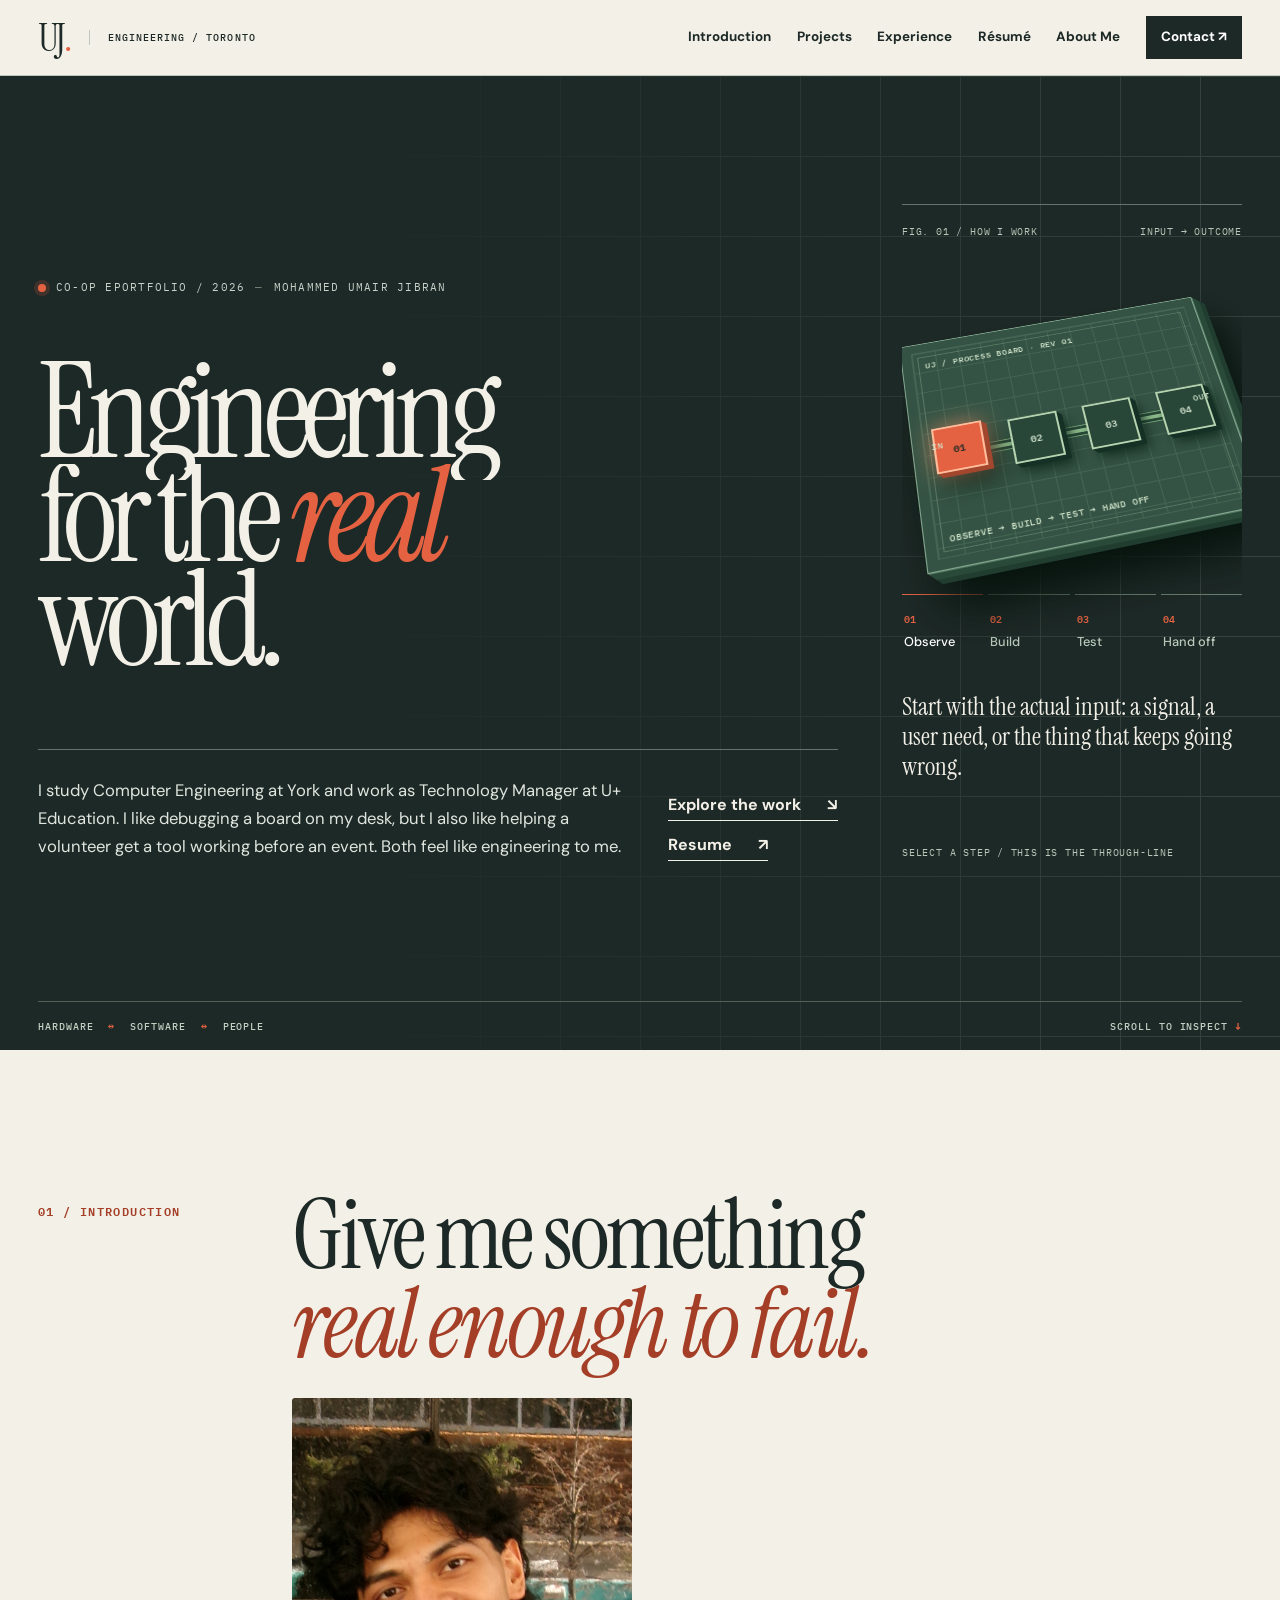
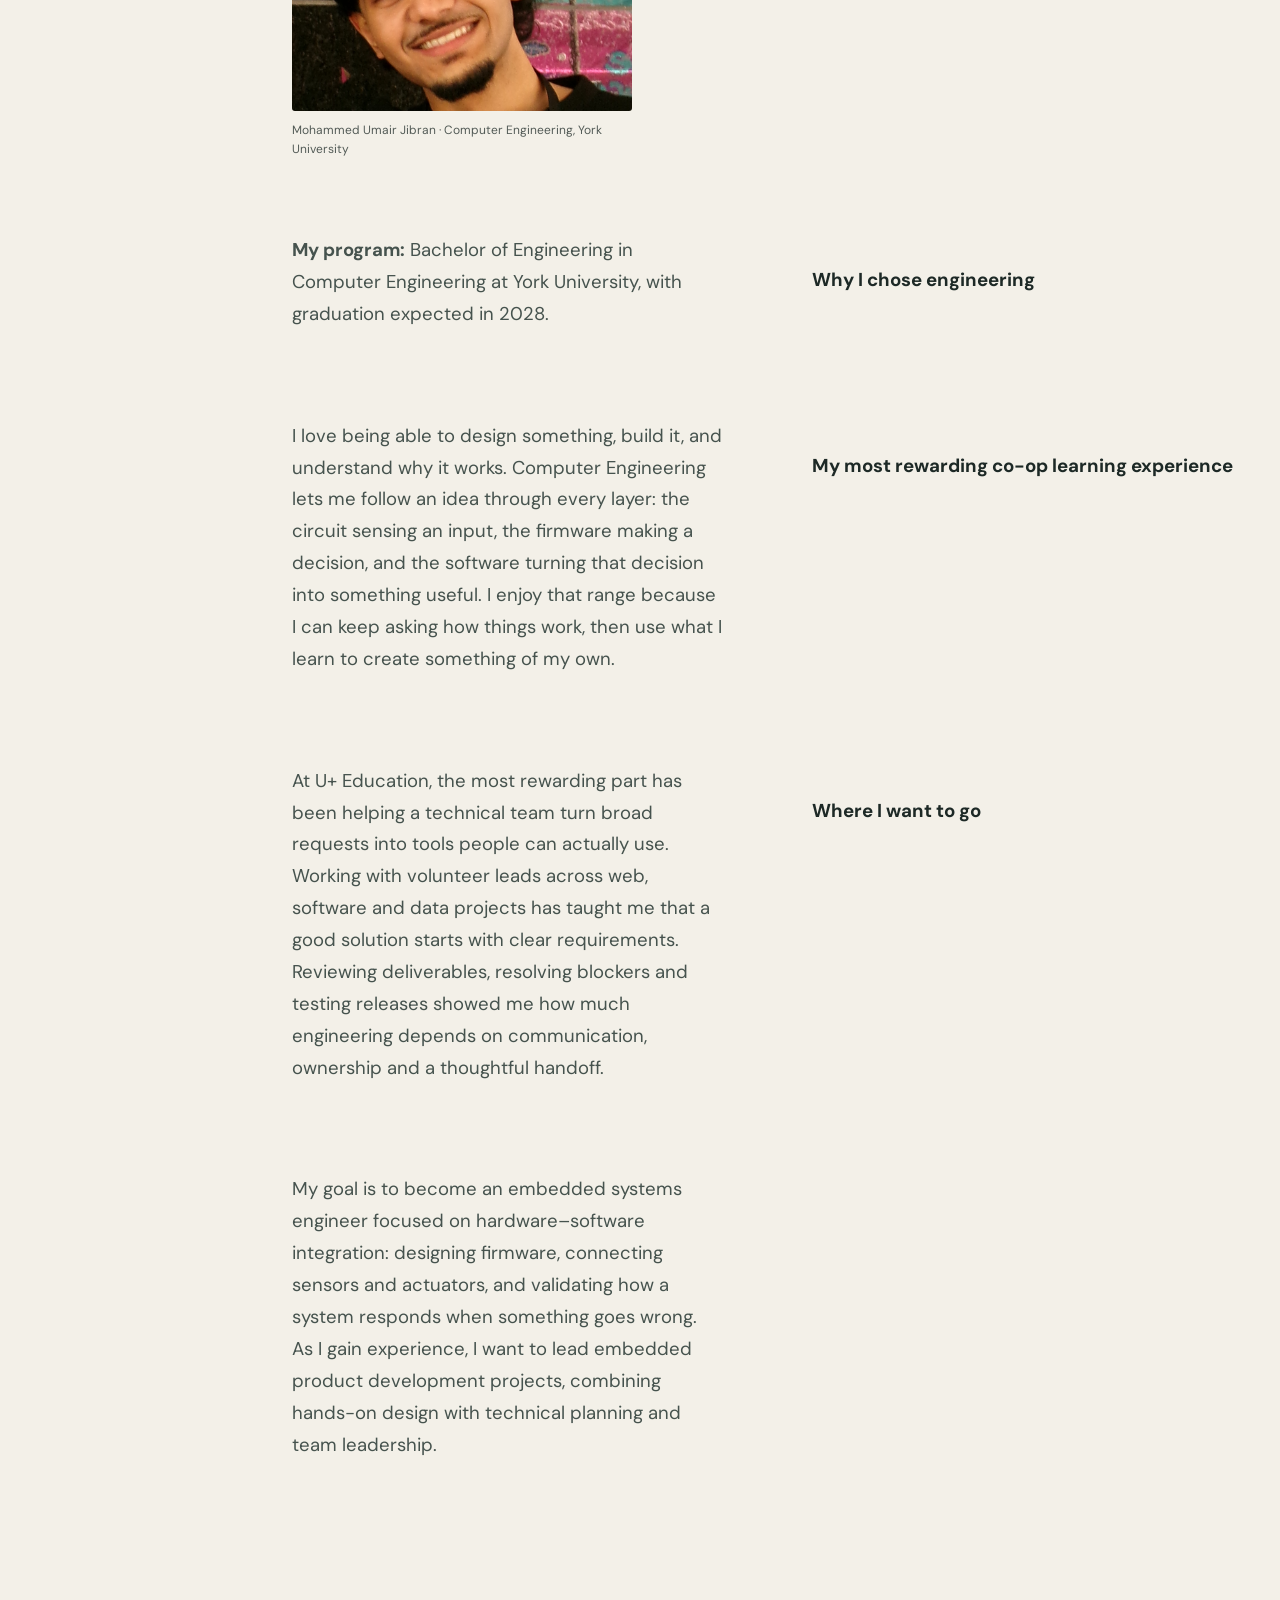
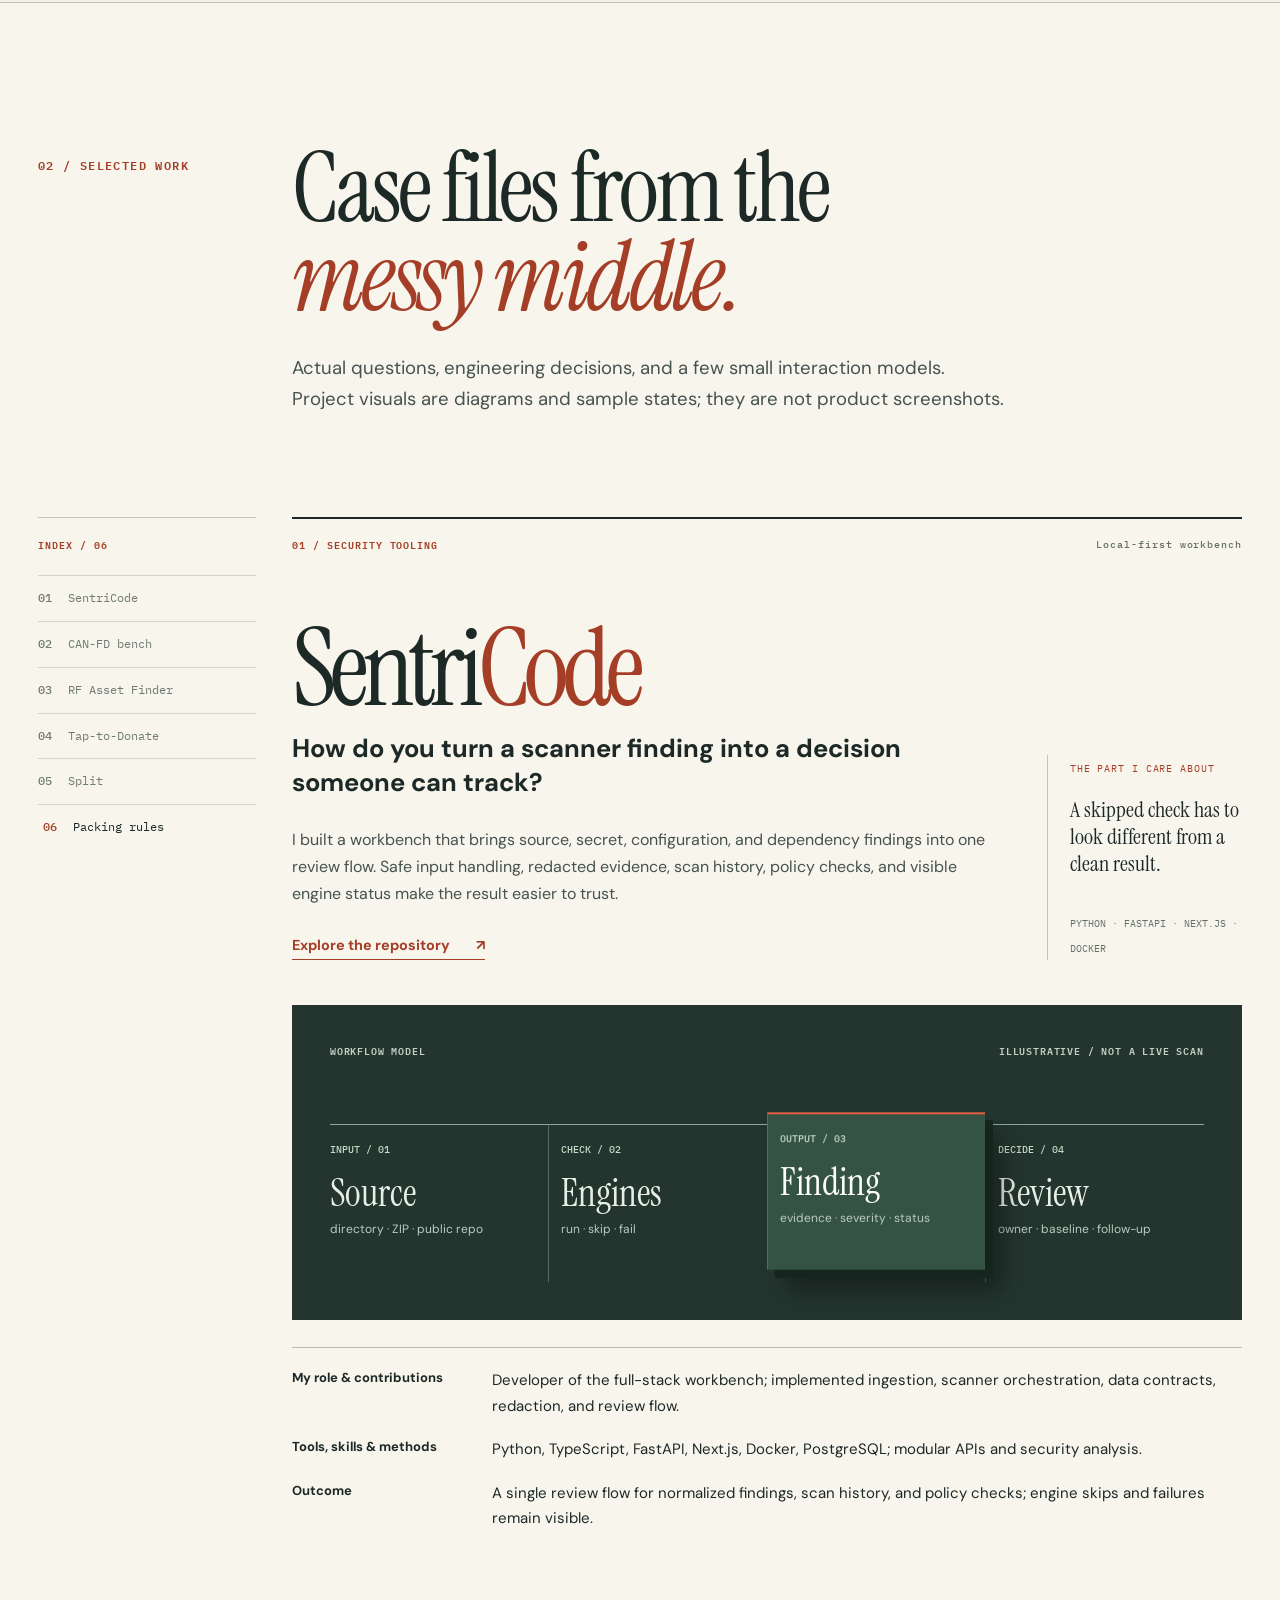
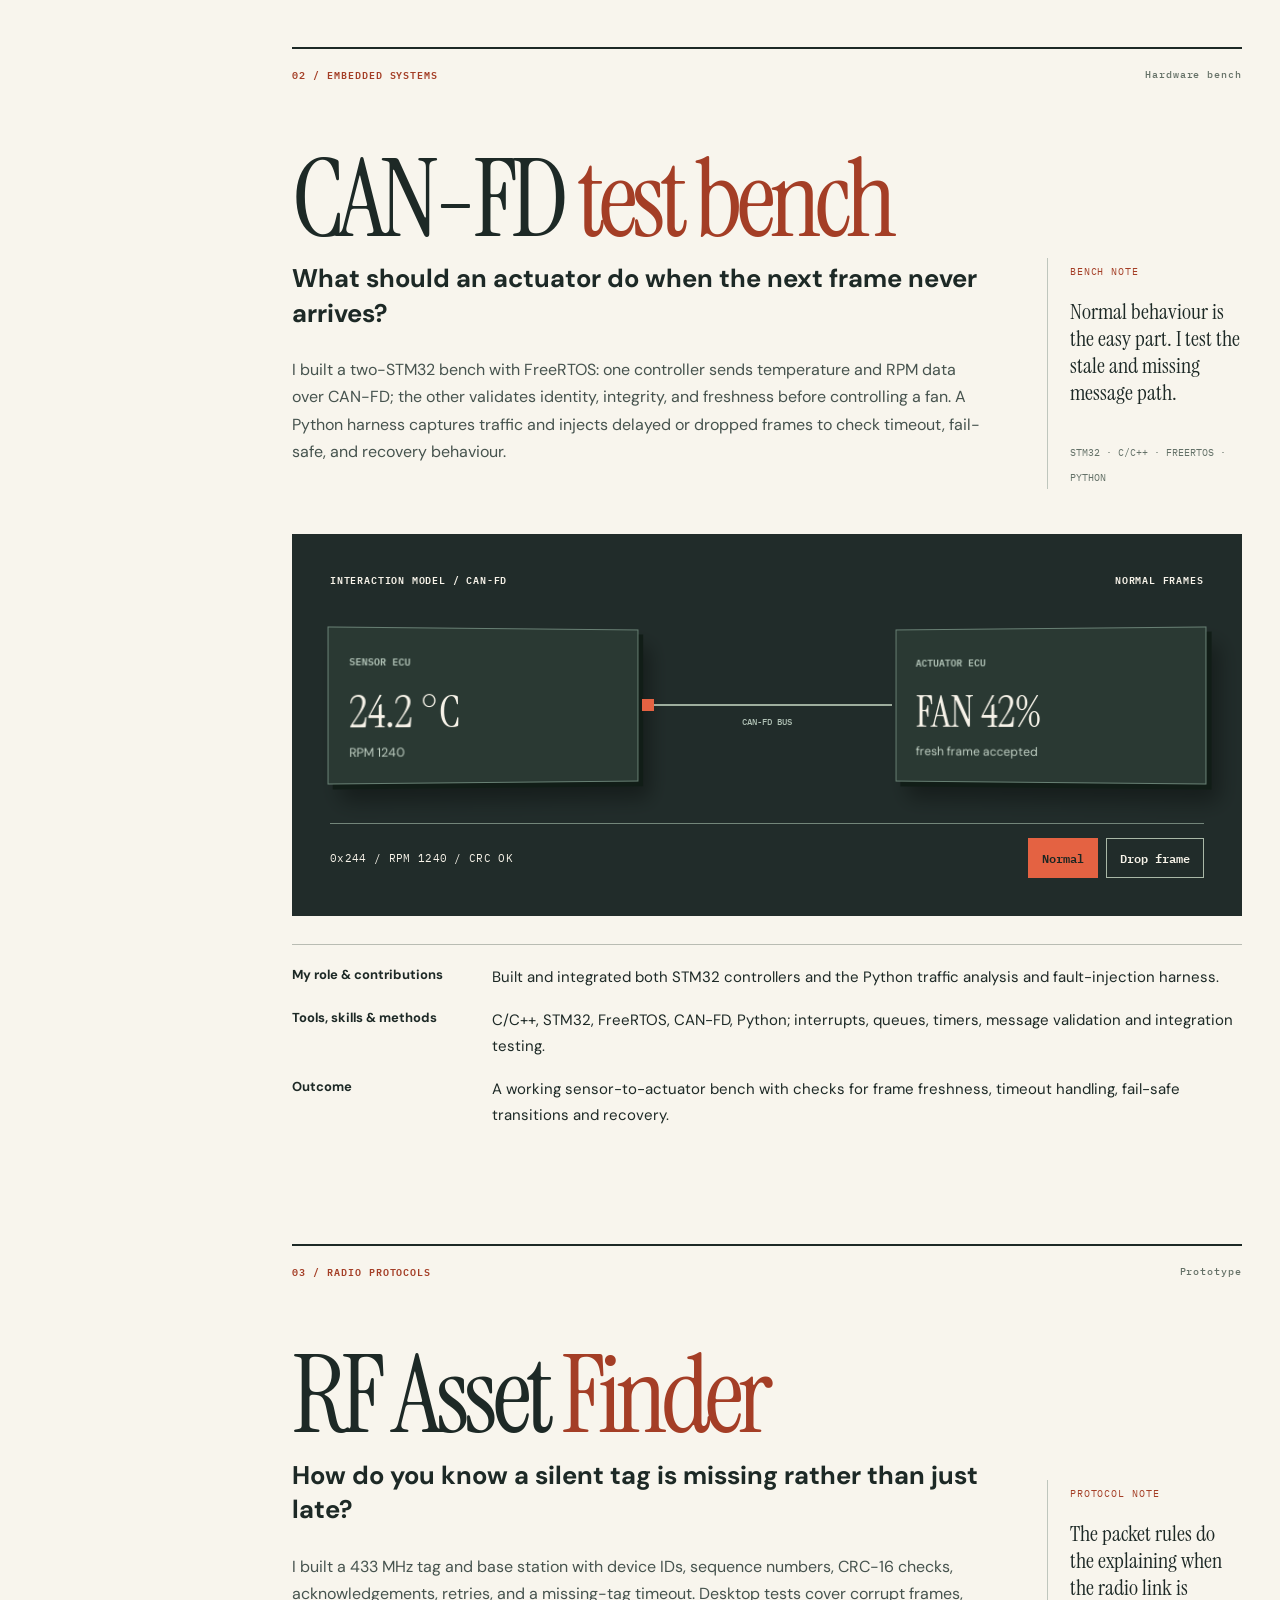
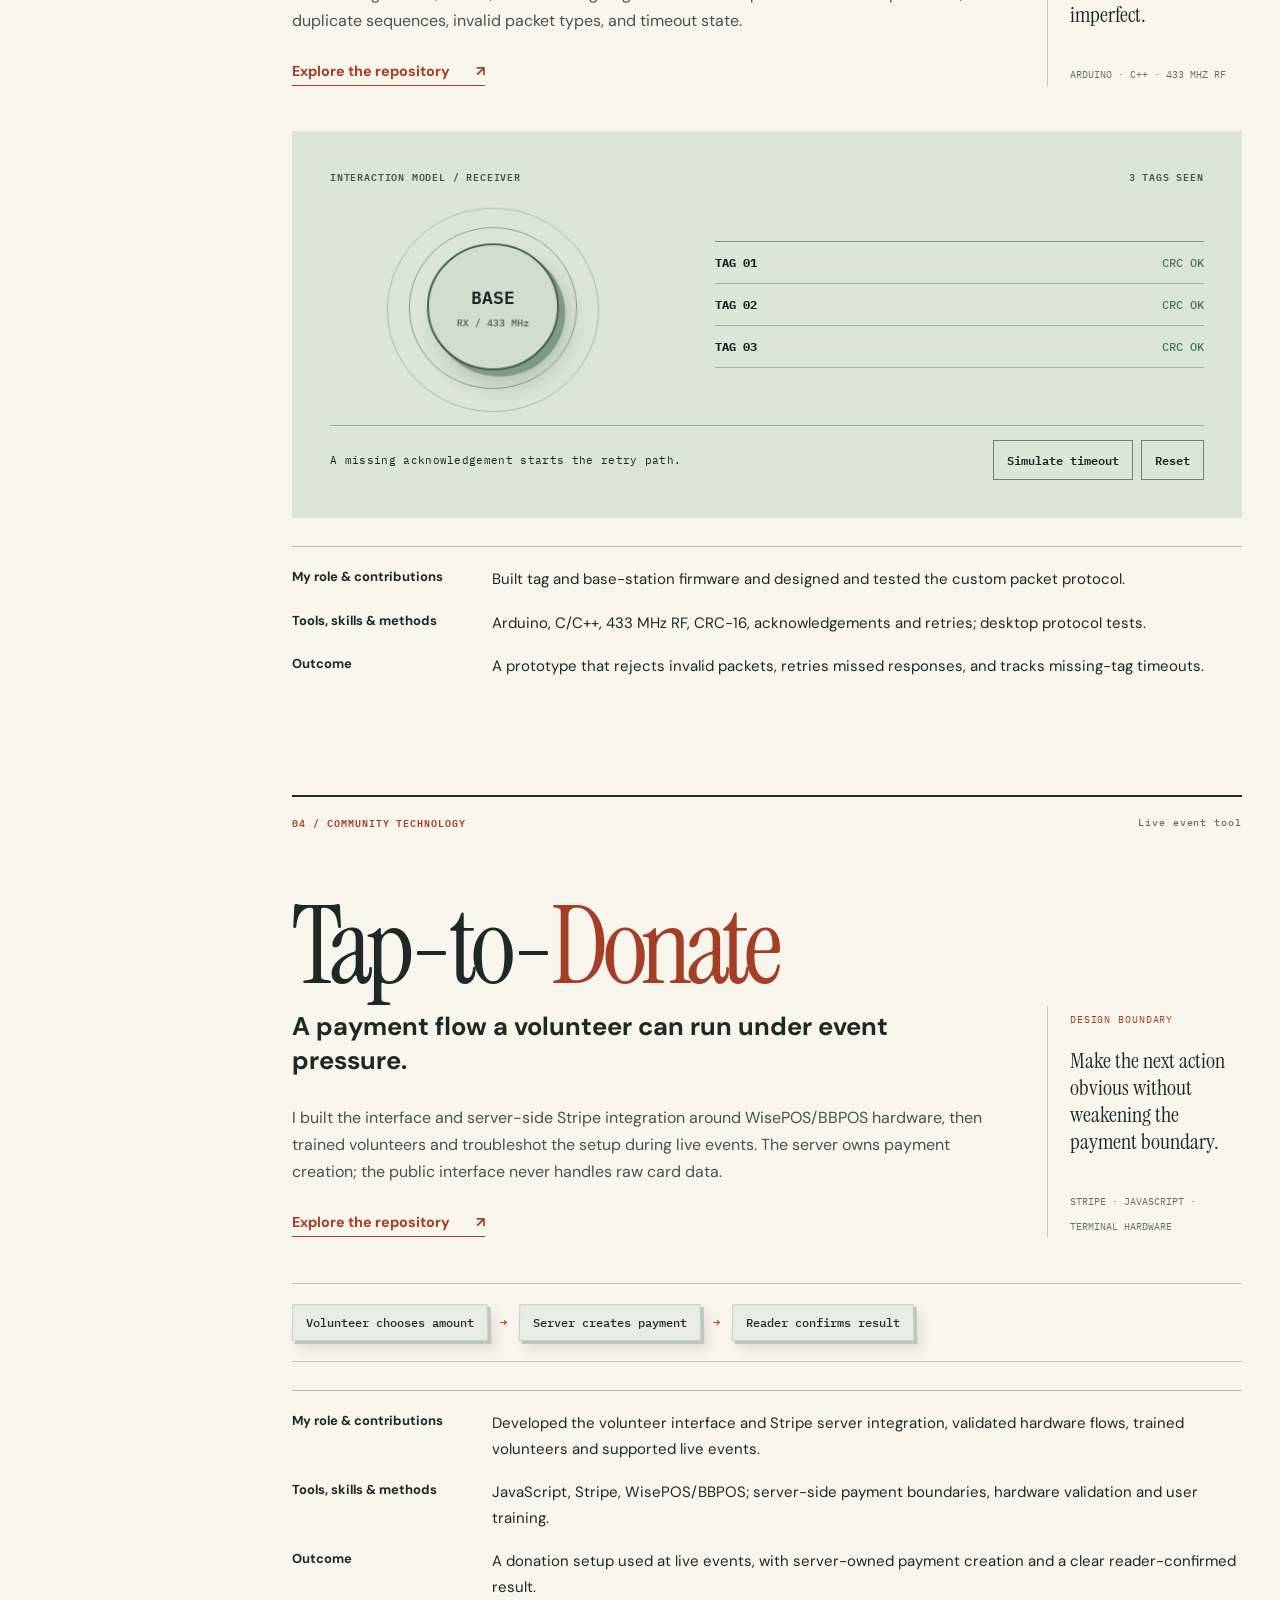
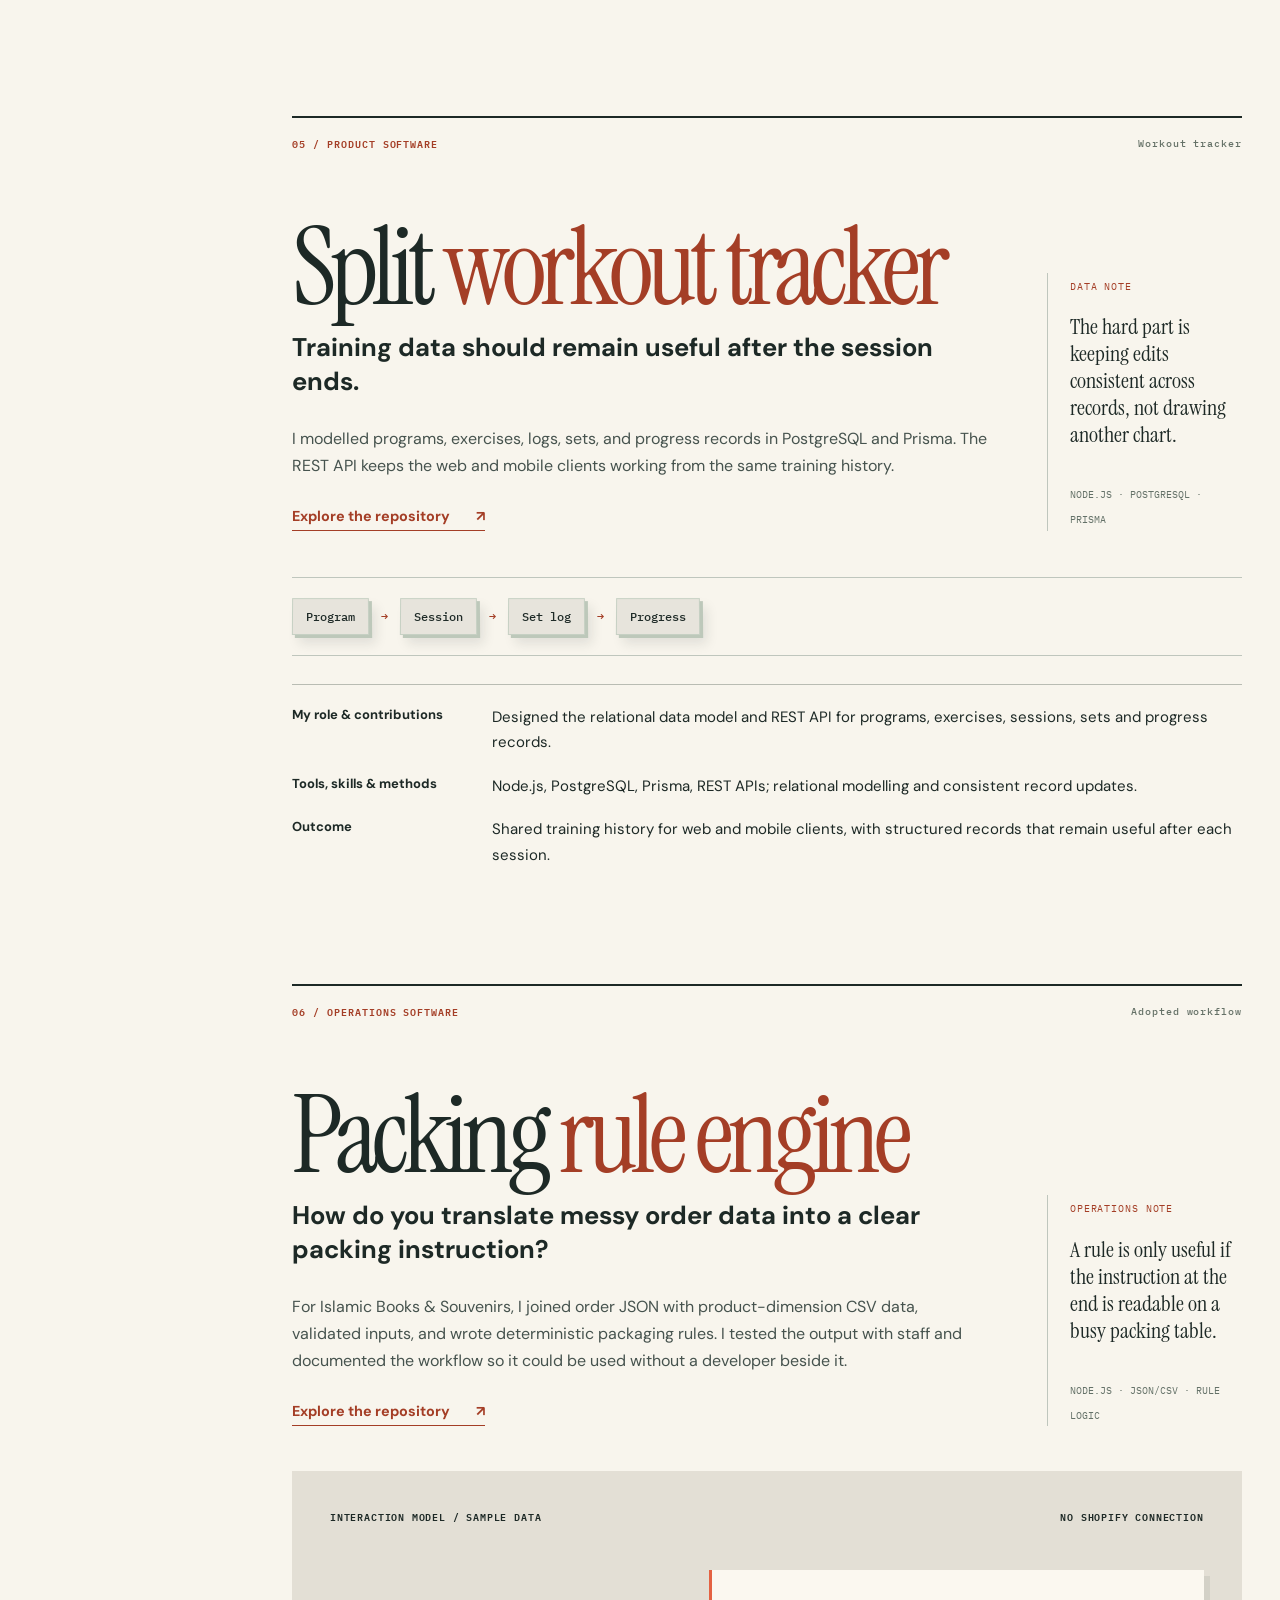
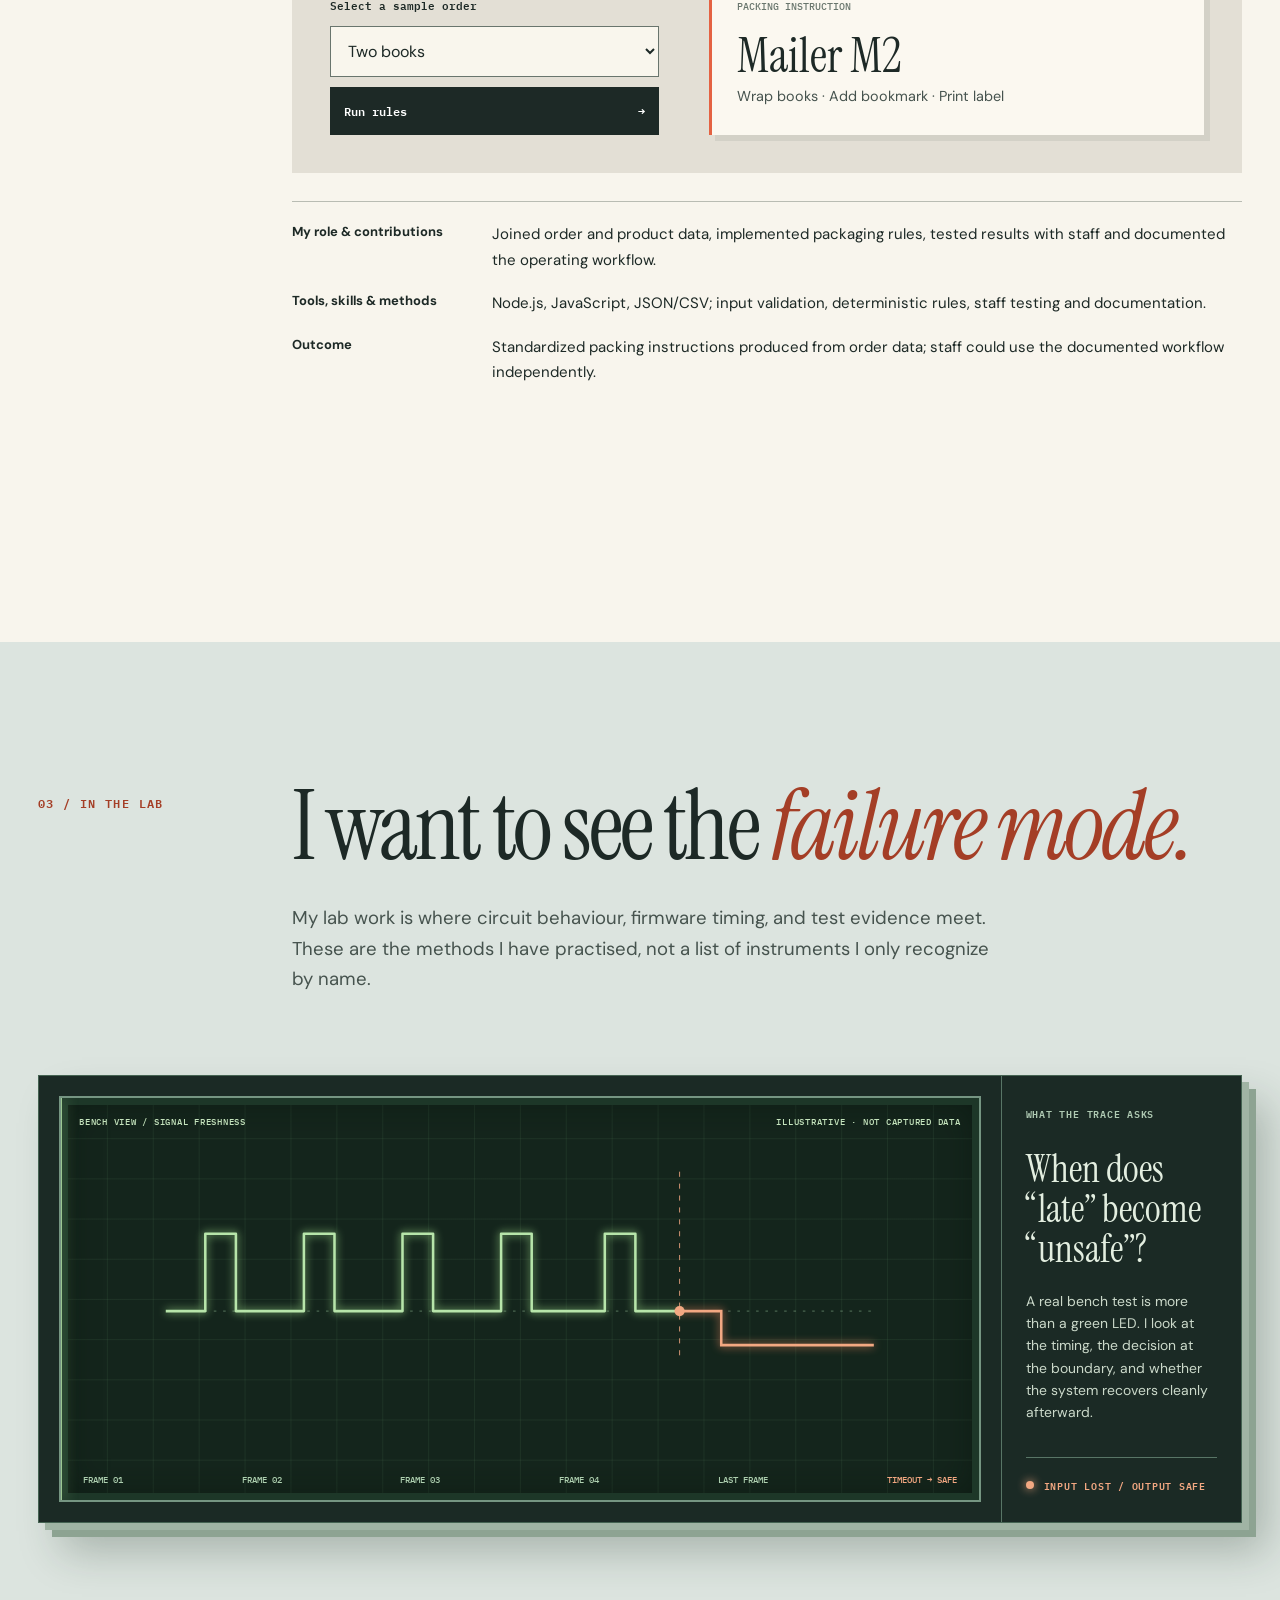
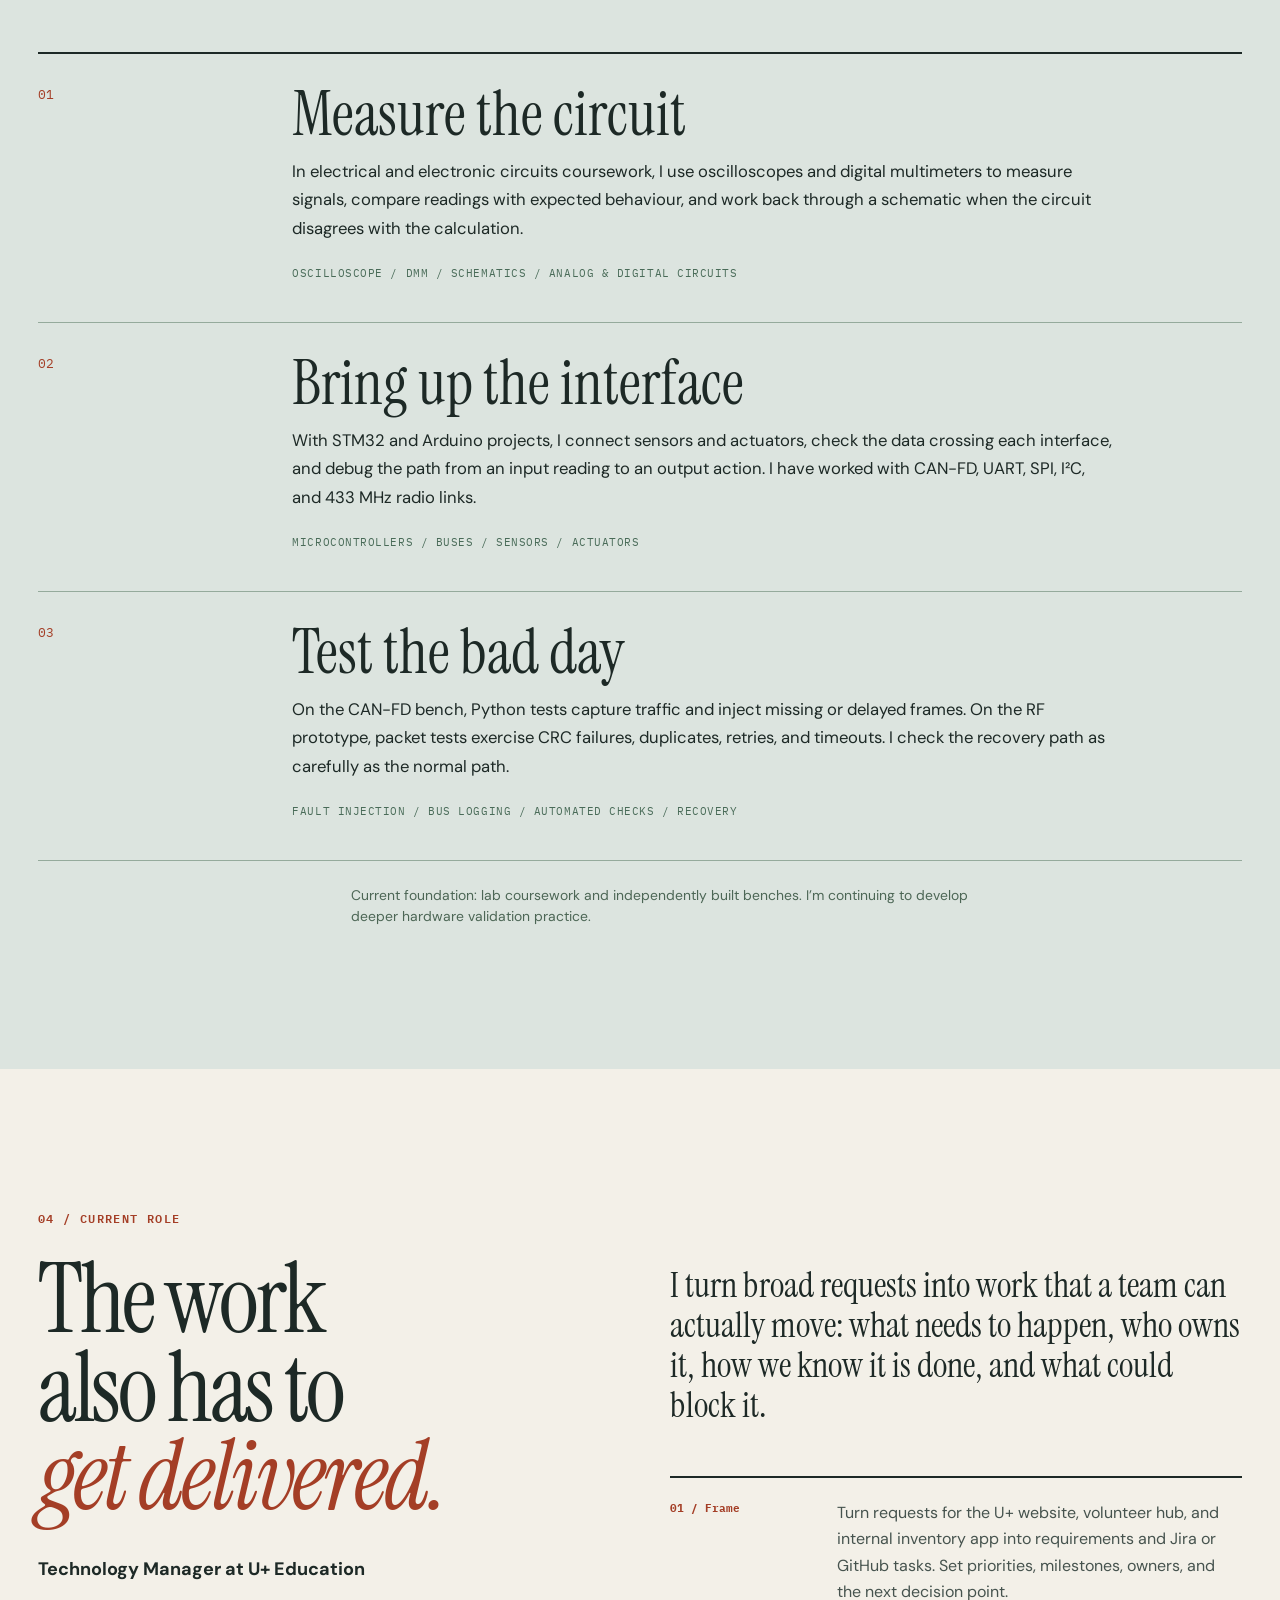
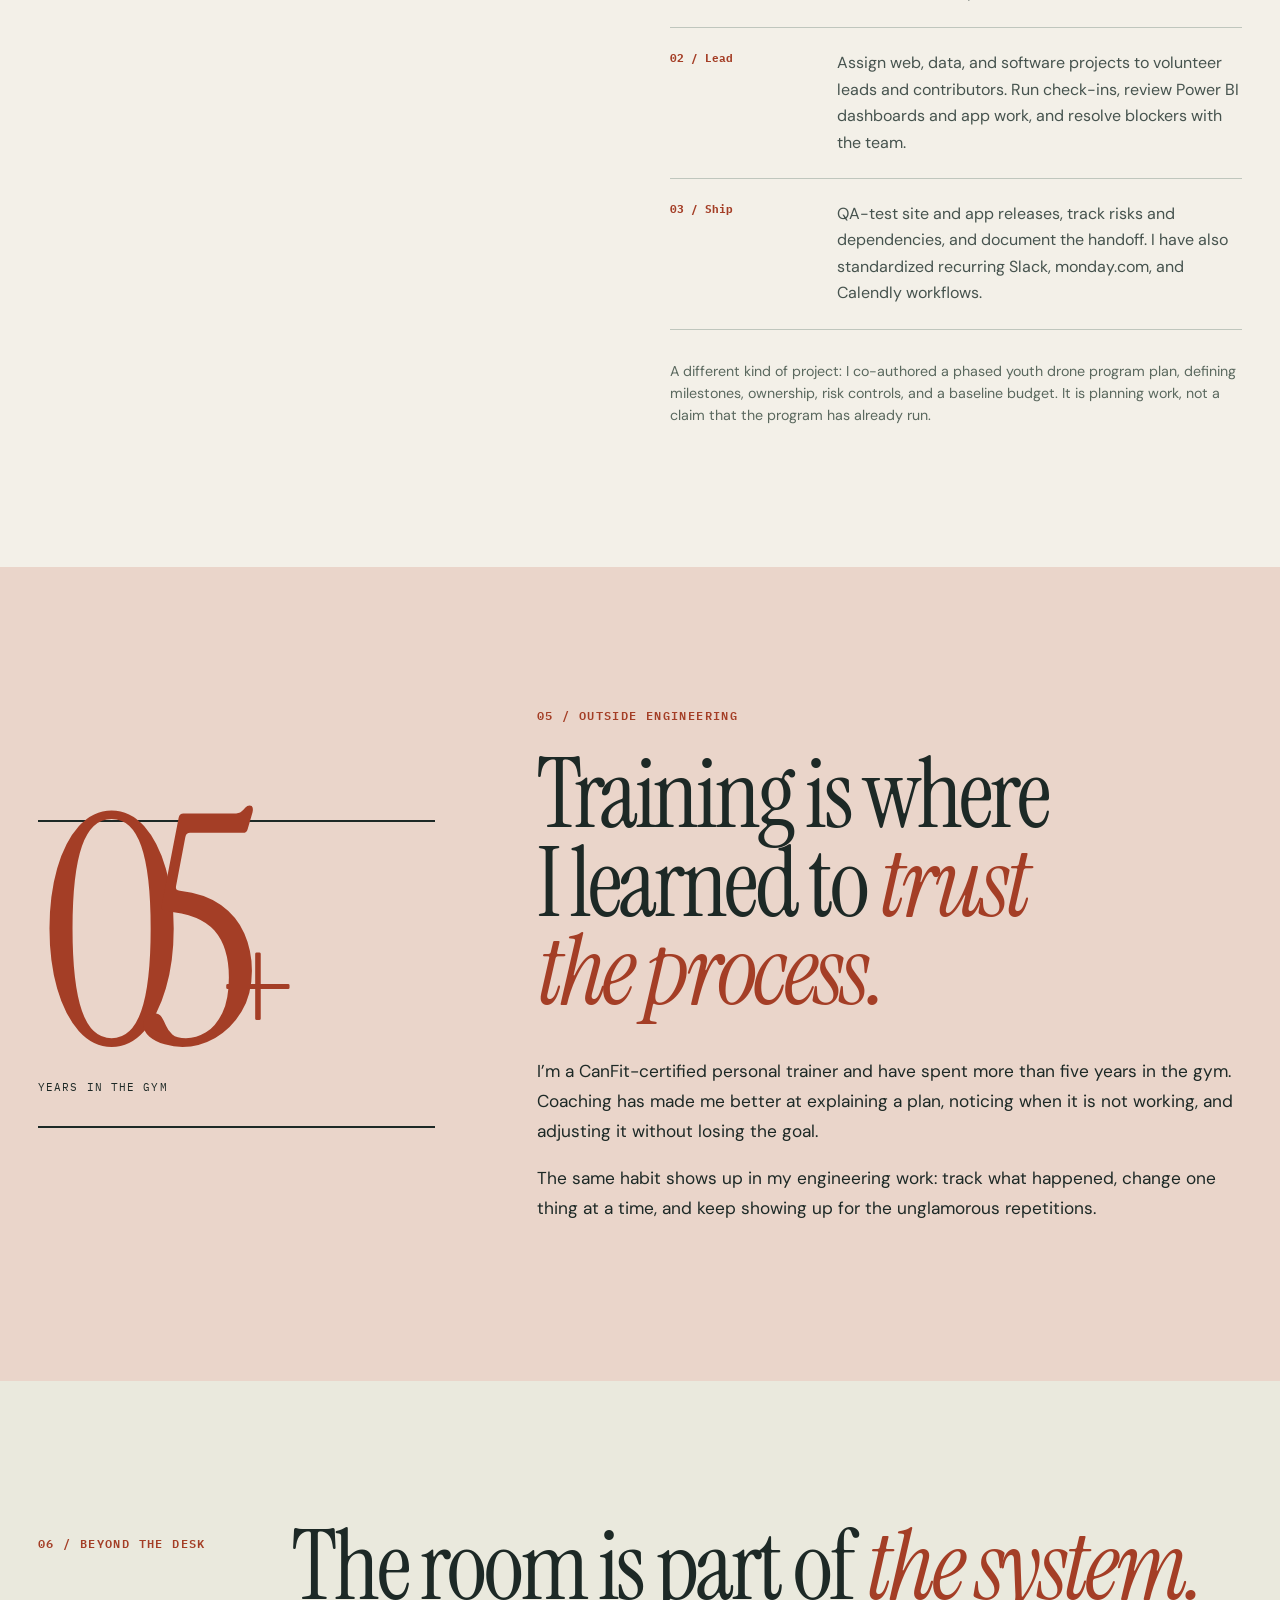
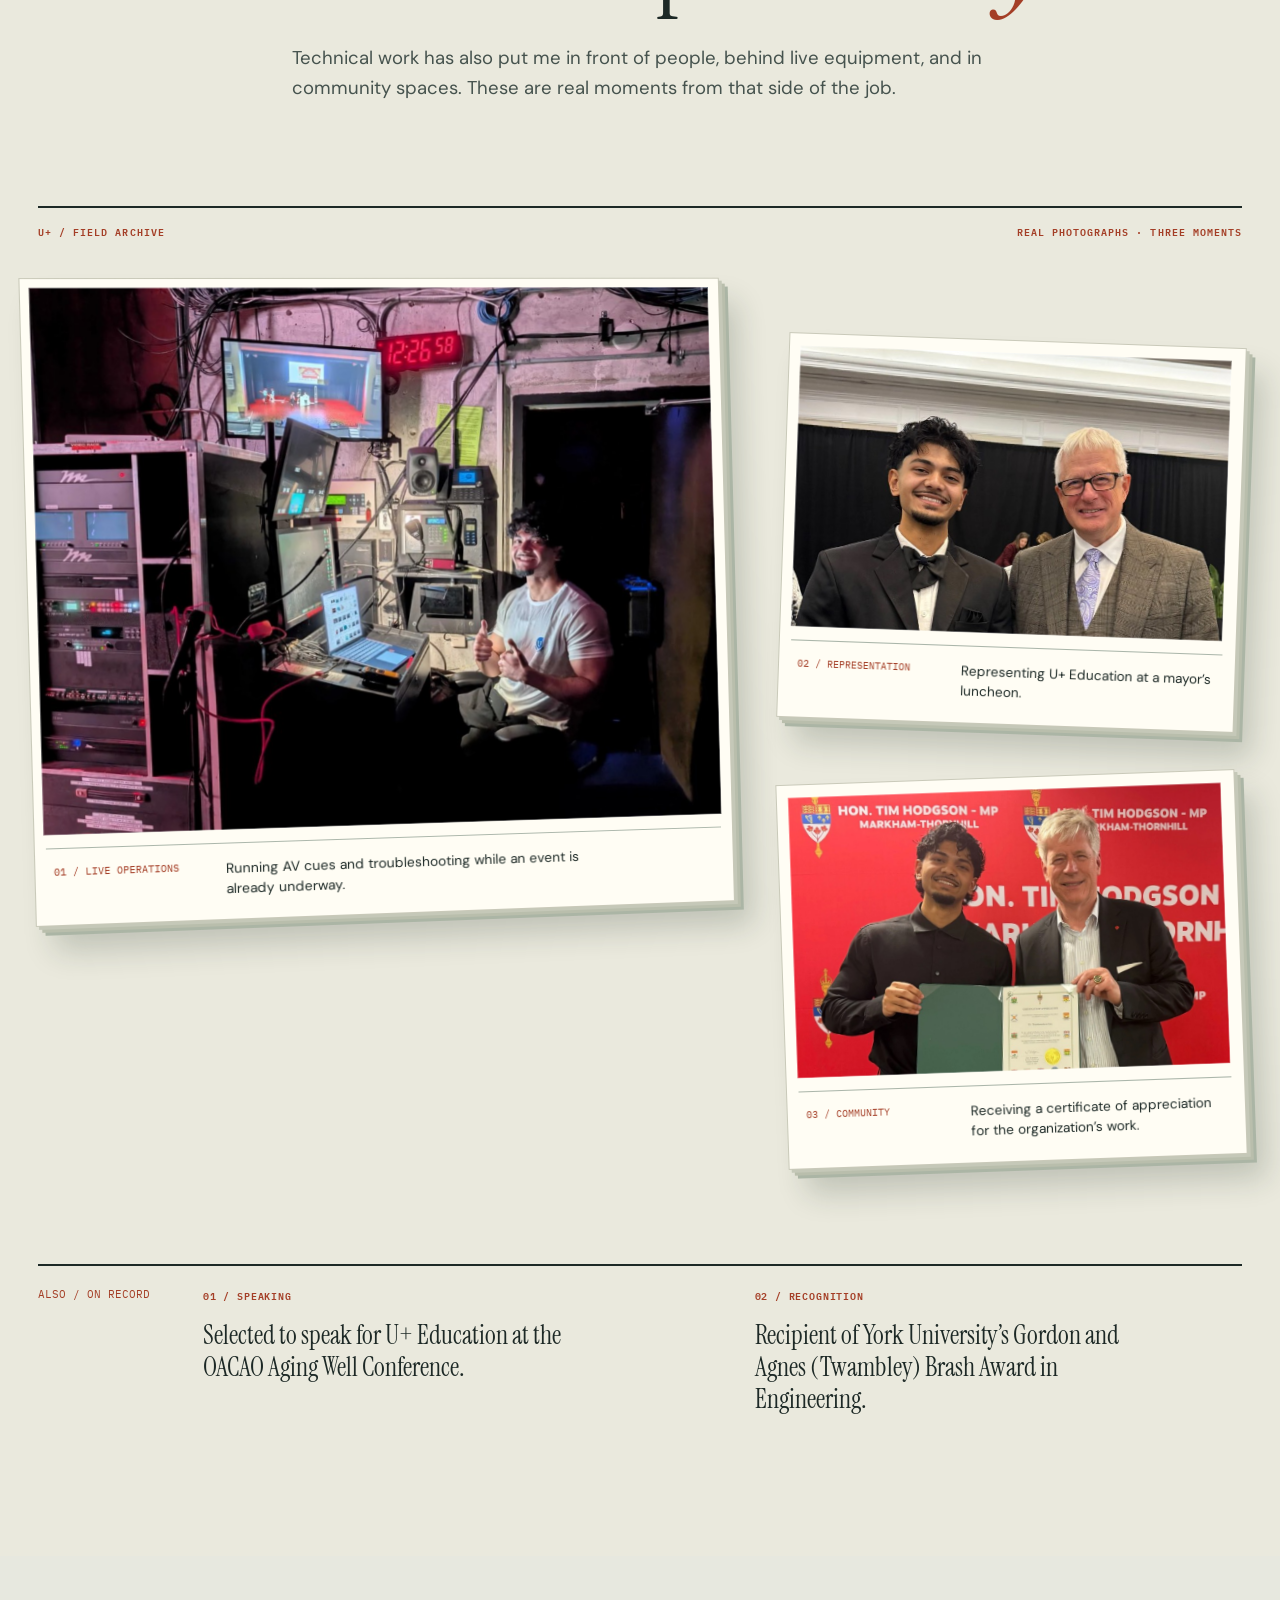
==== index.html @ 43c9d45e "Use original photo crop and update presentation from resume" ====
<!doctype html>
<html lang="en">
<head>
  <meta charset="utf-8">
  <meta name="viewport" content="width=device-width, initial-scale=1">
  <meta name="description" content="Mohammed Umair Jibran is a Computer Engineering student at York University building embedded systems, useful software, and the teams that deliver them.">
  <meta name="author" content="Mohammed Umair Jibran">
  <meta property="og:title" content="Umair Jibran — Engineering in the real world">
  <meta property="og:description" content="Embedded systems, security tooling, lab work, and project leadership.">
  <meta property="og:type" content="website">
  <meta name="theme-color" content="#1e2926">
  <title>Umair Jibran — Co-op ePortfolio</title>
  <link rel="icon" type="image/svg+xml" href="data:image/svg+xml,%3Csvg xmlns='http://www.w3.org/2000/svg' viewBox='0 0 64 64'%3E%3Crect width='64' height='64' fill='%231e2926'/%3E%3Cpath d='M16 16v23c0 9 5 14 16 14s16-5 16-14V16h-8v23c0 5-2 7-8 7s-8-2-8-7V16z' fill='%23e46242'/%3E%3C/svg%3E">
  <link rel="preconnect" href="https://fonts.googleapis.com">
  <link rel="preconnect" href="https://fonts.gstatic.com" crossorigin>
  <link href="https://fonts.googleapis.com/css2?family=DM+Sans:wght@400;500;600;700&family=IBM+Plex+Mono:wght@400;500;600&family=Instrument+Serif:ital@0;1&display=swap" rel="stylesheet">
  <link rel="stylesheet" href="field-notes.css">
  <script src="systems-console.js" defer></script>
  <script src="portfolio-motion.js" defer></script>
</head>
<body>
  <a class="skip-link" href="#main">Skip to content</a>
  <div class="reading-progress" aria-hidden="true"><span></span></div>

  <nav class="site-nav" aria-label="Main navigation">
    <a class="identity" href="#top" aria-label="Umair Jibran, back to top"><strong>UJ<span>.</span></strong><small>Engineering / Toronto</small></a>
    <button class="menu-toggle" type="button" aria-controls="nav-links" aria-expanded="false"><span>Menu</span><i aria-hidden="true"></i></button>
    <div class="nav-links" id="nav-links">
      <a href="#about">Introduction</a>
      <a href="#work">Projects</a>
      <a href="#current">Experience</a>
      <a href="#resume">Résumé</a>
      <a href="#video">About Me</a>
      <a class="nav-contact" href="#contact">Contact ↗</a>
    </div>
  </nav>

  <main id="main">
    <header class="hero" id="top">
      <div class="hero-inner wrap">
        <div class="hero-main">
          <p class="eyebrow hero-eyebrow"><span class="signal-dot" aria-hidden="true"></span> Co-op ePortfolio / 2026 <span class="eyebrow-divider">—</span> Mohammed Umair Jibran</p>
          <h1 class="hero-title"><span class="title-line"><span>Engineering</span></span><span class="title-line"><span>for the <em>real</em></span></span><span class="title-line"><span>world.</span></span></h1>
          <div class="hero-bottom">
            <p>I study Computer Engineering at York and work as Technology Manager at U+ Education. I like debugging a board on my desk, but I also like helping a volunteer get a tool working before an event. Both feel like engineering to me.</p>
            <div class="hero-actions">
              <a class="text-link light-link" href="#work">Explore the work <span aria-hidden="true">↘</span></a>
              <a class="text-link light-link" href="assets/Mohammed_Umair_Jibran_Resume.pdf" download target="_blank" rel="noopener">Resume <span aria-hidden="true">↗</span></a>
            </div>
          </div>
        </div>
        <aside class="system-figure" data-active="01" aria-label="A simple model of Umair's working process">
          <div class="figure-top"><span>FIG. 01 / HOW I WORK</span><span>INPUT → OUTCOME</span></div>
          <canvas class="signal-canvas" aria-hidden="true"></canvas><div class="route-stage" data-depth-scene aria-hidden="true">
            <div class="route-board">
              <span class="board-id">UJ / PROCESS BOARD · REV 01</span>
              <span class="board-port board-input">IN</span><span class="board-port board-output">OUT</span>
              <div class="route-graphic"><span class="route-line"></span><span class="route-point point-a"><b>01</b></span><span class="route-point point-b"><b>02</b></span><span class="route-point point-c"><b>03</b></span><span class="route-point point-d"><b>04</b></span></div>
              <span class="board-ground">OBSERVE → BUILD → TEST → HAND OFF</span>
            </div>
          </div>
          <div class="route-steps" role="group" aria-label="Explore working process">
            <button type="button" class="is-active" data-route="01" aria-pressed="true"><b>01</b><span>Observe</span></button>
            <button type="button" data-route="02" aria-pressed="false"><b>02</b><span>Build</span></button>
            <button type="button" data-route="03" aria-pressed="false"><b>03</b><span>Test</span></button>
            <button type="button" data-route="04" aria-pressed="false"><b>04</b><span>Hand off</span></button>
          </div>
          <p class="route-copy" data-route-copy aria-live="polite">Start with the actual input: a signal, a user need, or the thing that keeps going wrong.</p>
          <span class="figure-foot">SELECT A STEP / THIS IS THE THROUGH-LINE</span>
        </aside>
      </div>
      <div class="hero-footer wrap"><span>Hardware <i>↔</i> software <i>↔</i> people</span><span>Scroll to inspect <b aria-hidden="true">↓</b></span></div>
    </header>

    <section class="intro-section section-pad" id="about">
      <div class="wrap intro-grid">
        <p class="folio-label" data-reveal>01 / INTRODUCTION</p>
        <div data-reveal>
          <h2 class="editorial-heading">Give me something <em>real enough to fail.</em></h2>
          <figure class="portrait"><img src="assets/umair-portrait-cropped.png" width="973" height="896" alt="Portrait of Mohammed Umair Jibran in a black polo shirt"><figcaption>Mohammed Umair Jibran · Computer Engineering, York University</figcaption></figure>
          <div class="intro-copy">
            <p><strong>My program:</strong> Bachelor of Engineering in Computer Engineering at York University, with graduation expected in 2028.</p>
            <h3>Why I chose engineering</h3><p>I love being able to design something, build it, and understand why it works. Computer Engineering lets me follow an idea through every layer: the circuit sensing an input, the firmware making a decision, and the software turning that decision into something useful. I enjoy that range because I can keep asking how things work, then use what I learn to create something of my own.</p>
            <h3>My most rewarding co-op learning experience</h3><p>At U+ Education, the most rewarding part has been helping a technical team turn broad requests into tools people can actually use. Working with volunteer leads across web, software and data projects has taught me that a good solution starts with clear requirements. Reviewing deliverables, resolving blockers and testing releases showed me how much engineering depends on communication, ownership and a thoughtful handoff.</p>
            <h3>Where I want to go</h3><p>My goal is to become an embedded systems engineer focused on hardware–software integration: designing firmware, connecting sensors and actuators, and validating how a system responds when something goes wrong. As I gain experience, I want to lead embedded product development projects, combining hands-on design with technical planning and team leadership.</p>
          </div>
        </div>
      </div>
    </section>

    <section class="work-section section-pad" id="work">
      <div class="wrap">
        <div class="section-opening" data-reveal>
          <p class="folio-label">02 / SELECTED WORK</p>
          <div><h2 class="editorial-heading">Case files from the <em>messy middle.</em></h2><p class="section-deck">Actual questions, engineering decisions, and a few small interaction models. Project visuals are diagrams and sample states; they are not product screenshots.</p></div>
        </div>
        <div class="case-layout">
          <nav class="case-index" aria-label="Jump to a project">
            <span class="case-index-title">INDEX / 06</span>
            <a href="#sentricode" data-case-link="sentricode"><b>01</b> SentriCode</a>
            <a href="#can-bench" data-case-link="can-bench"><b>02</b> CAN-FD bench</a>
            <a href="#rf-finder" data-case-link="rf-finder"><b>03</b> RF Asset Finder</a>
            <a href="#tap-to-donate" data-case-link="tap-to-donate"><b>04</b> Tap-to-Donate</a>
            <a href="#split" data-case-link="split"><b>05</b> Split</a>
            <a href="#packing" data-case-link="packing"><b>06</b> Packing rules</a>
          </nav>
          <div class="case-list">
            <article class="case-study" id="sentricode" data-reveal>
              <div class="case-head"><span>01 / SECURITY TOOLING</span><span>Local-first workbench</span></div>
              <div class="case-content"><div><h3>Sentri<span>Code</span></h3><p class="case-question">How do you turn a scanner finding into a decision someone can track?</p><p>I built a workbench that brings source, secret, configuration, and dependency findings into one review flow. Safe input handling, redacted evidence, scan history, policy checks, and visible engine status make the result easier to trust.</p><a class="text-link" href="https://github.com/mjumair7/sentricode-security-workbench" target="_blank" rel="noopener">Explore the repository <span aria-hidden="true">↗</span></a></div><div class="case-aside"><span>THE PART I CARE ABOUT</span><p>A skipped check has to look different from a clean result.</p><small>PYTHON · FASTAPI · NEXT.JS · DOCKER</small></div></div>
              <div class="case-visual sentri-visual" data-reveal aria-label="Illustrative SentriCode finding workflow">
                <div class="visual-caption"><span>WORKFLOW MODEL</span><span>ILLUSTRATIVE / NOT A LIVE SCAN</span></div>
                <div class="sentri-flow"><div><small>INPUT / 01</small><strong>Source</strong><span>directory · ZIP · public repo</span></div><i aria-hidden="true">→</i><div><small>CHECK / 02</small><strong>Engines</strong><span>run · skip · fail</span></div><i aria-hidden="true">→</i><div class="sentri-emphasis"><small>OUTPUT / 03</small><strong>Finding</strong><span>evidence · severity · status</span></div><i aria-hidden="true">→</i><div><small>DECIDE / 04</small><strong>Review</strong><span>owner · baseline · follow-up</span></div></div>
              </div>
            <dl class="project-evidence"><div><dt>My role & contributions</dt><dd>Developer of the full-stack workbench; implemented ingestion, scanner orchestration, data contracts, redaction, and review flow.</dd></div><div><dt>Tools, skills & methods</dt><dd>Python, TypeScript, FastAPI, Next.js, Docker, PostgreSQL; modular APIs and security analysis.</dd></div><div><dt>Outcome</dt><dd>A single review flow for normalized findings, scan history, and policy checks; engine skips and failures remain visible.</dd></div></dl></article>

            <article class="case-study" id="can-bench" data-reveal>
              <div class="case-head"><span>02 / EMBEDDED SYSTEMS</span><span>Hardware bench</span></div>
              <div class="case-content"><div><h3>CAN-FD <span>test bench</span></h3><p class="case-question">What should an actuator do when the next frame never arrives?</p><p>I built a two-STM32 bench with FreeRTOS: one controller sends temperature and RPM data over CAN-FD; the other validates identity, integrity, and freshness before controlling a fan. A Python harness captures traffic and injects delayed or dropped frames to check timeout, fail-safe, and recovery behaviour.</p></div><div class="case-aside"><span>BENCH NOTE</span><p>Normal behaviour is the easy part. I test the stale and missing message path.</p><small>STM32 · C/C++ · FREERTOS · PYTHON</small></div></div>
              <div class="case-visual can-visual" data-reveal data-can-demo>
                <div class="visual-caption"><span>INTERACTION MODEL / CAN-FD</span><span data-can-state role="status">NORMAL FRAMES</span></div>
                <div class="can-diagram"><div class="ecu-block"><small>SENSOR ECU</small><strong>24.2 °C</strong><span>RPM 1240</span></div><div class="can-bus"><span class="bus-packet" aria-hidden="true"></span><small>CAN-FD BUS</small></div><div class="ecu-block actuator"><small>ACTUATOR ECU</small><strong data-can-output>FAN 42%</strong><span data-can-detail>fresh frame accepted</span></div></div>
                <div class="demo-footer"><p class="mono" data-can-log>0x244 / RPM 1240 / CRC OK</p><div class="demo-actions"><button type="button" data-can-mode="normal" aria-pressed="true">Normal</button><button type="button" data-can-mode="fault" aria-pressed="false">Drop frame</button></div></div>
              </div>
            <dl class="project-evidence"><div><dt>My role & contributions</dt><dd>Built and integrated both STM32 controllers and the Python traffic analysis and fault-injection harness.</dd></div><div><dt>Tools, skills & methods</dt><dd>C/C++, STM32, FreeRTOS, CAN-FD, Python; interrupts, queues, timers, message validation and integration testing.</dd></div><div><dt>Outcome</dt><dd>A working sensor-to-actuator bench with checks for frame freshness, timeout handling, fail-safe transitions and recovery.</dd></div></dl></article>

            <article class="case-study" id="rf-finder" data-reveal>
              <div class="case-head"><span>03 / RADIO PROTOCOLS</span><span>Prototype</span></div>
              <div class="case-content"><div><h3>RF Asset <span>Finder</span></h3><p class="case-question">How do you know a silent tag is missing rather than just late?</p><p>I built a 433 MHz tag and base station with device IDs, sequence numbers, CRC-16 checks, acknowledgements, retries, and a missing-tag timeout. Desktop tests cover corrupt frames, duplicate sequences, invalid packet types, and timeout state.</p><a class="text-link" href="https://github.com/mjumair7/rf-asset-finder" target="_blank" rel="noopener">Explore the repository <span aria-hidden="true">↗</span></a></div><div class="case-aside"><span>PROTOCOL NOTE</span><p>The packet rules do the explaining when the radio link is imperfect.</p><small>ARDUINO · C++ · 433 MHZ RF</small></div></div>
              <div class="case-visual rf-visual" data-reveal data-rf-demo>
                <div class="visual-caption"><span>INTERACTION MODEL / RECEIVER</span><span data-rf-summary role="status">3 TAGS SEEN</span></div>
                <div class="rf-layout"><div class="rf-base"><span class="radio-rings" aria-hidden="true"></span><strong>BASE</strong><small>RX / 433 MHz</small></div><div class="rf-list"><div data-rf-tag="1"><b>TAG 01</b><span>CRC OK</span></div><div data-rf-tag="2"><b>TAG 02</b><span>CRC OK</span></div><div data-rf-tag="3"><b>TAG 03</b><span>CRC OK</span></div></div></div>
                <div class="demo-footer"><p class="mono">A missing acknowledgement starts the retry path.</p><div class="demo-actions"><button type="button" data-rf-mode="fault">Simulate timeout</button><button type="button" data-rf-mode="reset">Reset</button></div></div>
              </div>
            <dl class="project-evidence"><div><dt>My role & contributions</dt><dd>Built tag and base-station firmware and designed and tested the custom packet protocol.</dd></div><div><dt>Tools, skills & methods</dt><dd>Arduino, C/C++, 433 MHz RF, CRC-16, acknowledgements and retries; desktop protocol tests.</dd></div><div><dt>Outcome</dt><dd>A prototype that rejects invalid packets, retries missed responses, and tracks missing-tag timeouts.</dd></div></dl></article>

            <article class="case-study compact-case" id="tap-to-donate" data-reveal>
              <div class="case-head"><span>04 / COMMUNITY TECHNOLOGY</span><span>Live event tool</span></div>
              <div class="case-content"><div><h3>Tap-to-<span>Donate</span></h3><p class="case-question">A payment flow a volunteer can run under event pressure.</p><p>I built the interface and server-side Stripe integration around WisePOS/BBPOS hardware, then trained volunteers and troubleshot the setup during live events. The server owns payment creation; the public interface never handles raw card data.</p><a class="text-link" href="https://github.com/mjumair7/tap-to-donate-terminal" target="_blank" rel="noopener">Explore the repository <span aria-hidden="true">↗</span></a></div><div class="case-aside"><span>DESIGN BOUNDARY</span><p>Make the next action obvious without weakening the payment boundary.</p><small>STRIPE · JAVASCRIPT · TERMINAL HARDWARE</small></div></div>
              <div class="inline-flow" data-reveal aria-label="Payment flow diagram"><span>Volunteer chooses amount</span><i aria-hidden="true">→</i><span>Server creates payment</span><i aria-hidden="true">→</i><span>Reader confirms result</span></div>
            <dl class="project-evidence"><div><dt>My role & contributions</dt><dd>Developed the volunteer interface and Stripe server integration, validated hardware flows, trained volunteers and supported live events.</dd></div><div><dt>Tools, skills & methods</dt><dd>JavaScript, Stripe, WisePOS/BBPOS; server-side payment boundaries, hardware validation and user training.</dd></div><div><dt>Outcome</dt><dd>A donation setup used at live events, with server-owned payment creation and a clear reader-confirmed result.</dd></div></dl></article>

            <article class="case-study compact-case" id="split" data-reveal>
              <div class="case-head"><span>05 / PRODUCT SOFTWARE</span><span>Workout tracker</span></div>
              <div class="case-content"><div><h3>Split <span>workout tracker</span></h3><p class="case-question">Training data should remain useful after the session ends.</p><p>I modelled programs, exercises, logs, sets, and progress records in PostgreSQL and Prisma. The REST API keeps the web and mobile clients working from the same training history.</p><a class="text-link" href="https://github.com/mjumair7/SPLIT" target="_blank" rel="noopener">Explore the repository <span aria-hidden="true">↗</span></a></div><div class="case-aside"><span>DATA NOTE</span><p>The hard part is keeping edits consistent across records, not drawing another chart.</p><small>NODE.JS · POSTGRESQL · PRISMA</small></div></div>
              <div class="inline-flow split-flow" data-reveal aria-label="Workout data model"><span>Program</span><i aria-hidden="true">→</i><span>Session</span><i aria-hidden="true">→</i><span>Set log</span><i aria-hidden="true">→</i><span>Progress</span></div>
            <dl class="project-evidence"><div><dt>My role & contributions</dt><dd>Designed the relational data model and REST API for programs, exercises, sessions, sets and progress records.</dd></div><div><dt>Tools, skills & methods</dt><dd>Node.js, PostgreSQL, Prisma, REST APIs; relational modelling and consistent record updates.</dd></div><div><dt>Outcome</dt><dd>Shared training history for web and mobile clients, with structured records that remain useful after each session.</dd></div></dl></article>

            <article class="case-study" id="packing" data-reveal>
              <div class="case-head"><span>06 / OPERATIONS SOFTWARE</span><span>Adopted workflow</span></div>
              <div class="case-content"><div><h3>Packing <span>rule engine</span></h3><p class="case-question">How do you translate messy order data into a clear packing instruction?</p><p>For Islamic Books &amp; Souvenirs, I joined order JSON with product-dimension CSV data, validated inputs, and wrote deterministic packaging rules. I tested the output with staff and documented the workflow so it could be used without a developer beside it.</p><a class="text-link" href="https://github.com/mjumair7/shopify-packing-rule-engine" target="_blank" rel="noopener">Explore the repository <span aria-hidden="true">↗</span></a></div><div class="case-aside"><span>OPERATIONS NOTE</span><p>A rule is only useful if the instruction at the end is readable on a busy packing table.</p><small>NODE.JS · JSON/CSV · RULE LOGIC</small></div></div>
              <div class="case-visual order-visual" data-reveal data-order-demo>
                <div class="visual-caption"><span>INTERACTION MODEL / SAMPLE DATA</span><span>NO SHOPIFY CONNECTION</span></div>
                <div class="order-workspace"><div><label for="sample-order">Select a sample order</label><select id="sample-order" data-order-select><option value="books">Two books</option><option value="gift">Gift order</option><option value="bulk">Five books</option></select><button type="button" data-order-run>Run rules <span aria-hidden="true">→</span></button></div><div class="packing-slip" aria-live="polite"><small>PACKING INSTRUCTION</small><strong data-order-package>Mailer M2</strong><p data-order-steps>Wrap books · Add bookmark · Print label</p></div></div>
              </div>
            <dl class="project-evidence"><div><dt>My role & contributions</dt><dd>Joined order and product data, implemented packaging rules, tested results with staff and documented the operating workflow.</dd></div><div><dt>Tools, skills & methods</dt><dd>Node.js, JavaScript, JSON/CSV; input validation, deterministic rules, staff testing and documentation.</dd></div><div><dt>Outcome</dt><dd>Standardized packing instructions produced from order data; staff could use the documented workflow independently.</dd></div></dl></article>
          </div>
        </div>
      </div>
    </section>

    <section class="lab-section section-pad" id="lab">
      <div class="wrap">
        <div class="section-opening" data-reveal><p class="folio-label">03 / IN THE LAB</p><div><h2 class="editorial-heading">I want to see the <em>failure mode.</em></h2><p class="section-deck">My lab work is where circuit behaviour, firmware timing, and test evidence meet. These are the methods I have practised, not a list of instruments I only recognize by name.</p></div></div>
        <div class="bench-display" data-reveal data-depth-scene aria-label="Illustrative oscilloscope-style view of a signal timing out and an actuator entering a safe state">
          <div class="bench-screen">
            <div class="bench-screen-top"><span>BENCH VIEW / SIGNAL FRESHNESS</span><span>ILLUSTRATIVE · NOT CAPTURED DATA</span></div>
            <svg class="scope-trace" viewBox="0 0 900 300" role="img" aria-label="Repeated incoming frames stop, then the timeout window ends and the output changes to a safe state">
              <path class="scope-reference" d="M35 206 H865"/>
              <path class="scope-wave" d="M35 206 H80 V115 H116 V206 H196 V115 H232 V206 H312 V115 H348 V206 H428 V115 H464 V206 H550 V115 H586 V206 H638"/>
              <path class="scope-safe" d="M638 206 H687 V246 H865"/>
              <path class="scope-marker" d="M638 42 V258"/>
              <circle class="scope-end" cx="638" cy="206" r="6"/>
            </svg>
            <div class="scope-ticks"><span>FRAME 01</span><span>FRAME 02</span><span>FRAME 03</span><span>FRAME 04</span><span>LAST FRAME</span><span>TIMEOUT → SAFE</span></div>
            <div class="scope-scan" aria-hidden="true"></div>
          </div>
          <div class="bench-side"><span class="bench-side-title">WHAT THE TRACE ASKS</span><strong>When does “late” become “unsafe”?</strong><p>A real bench test is more than a green LED. I look at the timing, the decision at the boundary, and whether the system recovers cleanly afterward.</p><span class="bench-readout"><i aria-hidden="true"></i> INPUT LOST / OUTPUT SAFE</span></div>
        </div>
        <div class="lab-ledger">
          <article data-reveal><span class="ledger-no">01</span><div><h3>Measure the circuit</h3><p>In electrical and electronic circuits coursework, I use oscilloscopes and digital multimeters to measure signals, compare readings with expected behaviour, and work back through a schematic when the circuit disagrees with the calculation.</p><small>Oscilloscope / DMM / schematics / analog &amp; digital circuits</small></div></article>
          <article data-reveal><span class="ledger-no">02</span><div><h3>Bring up the interface</h3><p>With STM32 and Arduino projects, I connect sensors and actuators, check the data crossing each interface, and debug the path from an input reading to an output action. I have worked with CAN-FD, UART, SPI, I²C, and 433 MHz radio links.</p><small>Microcontrollers / buses / sensors / actuators</small></div></article>
          <article data-reveal><span class="ledger-no">03</span><div><h3>Test the bad day</h3><p>On the CAN-FD bench, Python tests capture traffic and inject missing or delayed frames. On the RF prototype, packet tests exercise CRC failures, duplicates, retries, and timeouts. I check the recovery path as carefully as the normal path.</p><small>Fault injection / bus logging / automated checks / recovery</small></div></article>
        </div>
        <p class="lab-footnote" data-reveal>Current foundation: lab coursework and independently built benches. I’m continuing to develop deeper hardware validation practice.</p>
      </div>
    </section>

    <section class="leadership-section section-pad" id="current">
      <div class="wrap leadership-grid">
        <div data-reveal><p class="folio-label">04 / CURRENT ROLE</p><h2 class="editorial-heading">The work also has to <em>get delivered.</em></h2><p class="leadership-intro">Technology Manager at U+ Education</p></div>
        <div class="leadership-body" data-reveal>
          <p class="leadership-lead">I turn broad requests into work that a team can actually move: what needs to happen, who owns it, how we know it is done, and what could block it.</p>
          <div class="leadership-rows">
            <div><b>01 / Frame</b><p>Turn requests for the U+ website, volunteer hub, and internal inventory app into requirements and Jira or GitHub tasks. Set priorities, milestones, owners, and the next decision point.</p></div>
            <div><b>02 / Lead</b><p>Assign web, data, and software projects to volunteer leads and contributors. Run check-ins, review Power BI dashboards and app work, and resolve blockers with the team.</p></div>
            <div><b>03 / Ship</b><p>QA-test site and app releases, track risks and dependencies, and document the handoff. I have also standardized recurring Slack, monday.com, and Calendly workflows.</p></div>
          </div>
          <p class="leadership-note">A different kind of project: I co-authored a phased youth drone program plan, defining milestones, ownership, risk controls, and a baseline budget. It is planning work, not a claim that the program has already run.</p>
        </div>
      </div>
    </section>

    <section class="training-section section-pad" id="training">
      <div class="wrap training-grid">
        <div class="training-mark" aria-hidden="true"><span>05<span>+</span></span><small>YEARS IN THE GYM</small></div>
        <div data-reveal><p class="folio-label">05 / OUTSIDE ENGINEERING</p><h2 class="editorial-heading">Training is where I learned to <em>trust the process.</em></h2><p>I’m a CanFit-certified personal trainer and have spent more than five years in the gym. Coaching has made me better at explaining a plan, noticing when it is not working, and adjusting it without losing the goal.</p><p>The same habit shows up in my engineering work: track what happened, change one thing at a time, and keep showing up for the unglamorous repetitions.</p></div>
      </div>
    </section>

    <section class="beyond-section section-pad" id="beyond">
      <div class="wrap">
        <div class="section-opening" data-reveal><p class="folio-label">06 / BEYOND THE DESK</p><div><h2 class="editorial-heading">The room is part of <em>the system.</em></h2><p class="section-deck">Technical work has also put me in front of people, behind live equipment, and in community spaces. These are real moments from that side of the job.</p></div></div>
        <div class="archive-head" data-reveal><span>U+ / FIELD ARCHIVE</span><span>REAL PHOTOGRAPHS · THREE MOMENTS</span></div>
        <div class="photo-essay">
          <figure class="photo-feature" data-reveal><div class="photo-window"><img src="assets/field-note-live-av-ops.jpg" width="1200" height="900" alt="Umair at an AV control station during a live event" loading="lazy" data-photo-depth></div><figcaption><span>01 / LIVE OPERATIONS</span><p>Running AV cues and troubleshooting while an event is already underway.</p></figcaption></figure>
          <div class="photo-pair">
            <figure data-reveal><div class="photo-window"><img src="assets/field-note-mayors-luncheon.jpg" width="900" height="1200" alt="Umair at a community luncheon with Richmond Hill Mayor David West" loading="lazy" data-photo-depth></div><figcaption><span>02 / REPRESENTATION</span><p>Representing U+ Education at a mayor’s luncheon.</p></figcaption></figure>
            <figure data-reveal><div class="photo-window"><img src="assets/field-note-community-recognition.jpg" width="1200" height="900" alt="Umair receiving a certificate of appreciation on behalf of U+ Education" loading="lazy" data-photo-depth></div><figcaption><span>03 / COMMUNITY</span><p>Receiving a certificate of appreciation for the organization’s work.</p></figcaption></figure>
          </div>
        </div>
        <div class="recognition-line" data-reveal><span>ALSO / ON RECORD</span><div class="recognition-pair"><p><b>01 / SPEAKING</b>Selected to speak for U+ Education at the OACAO Aging Well Conference.</p><p><b>02 / RECOGNITION</b>Recipient of York University’s Gordon and Agnes (Twambley) Brash Award in Engineering.</p></div></div>
      </div>
    </section>

    <section class="section-pad resume-section" id="resume"><div class="wrap intro-grid"><p class="folio-label">RÉSUMÉ / DOWNLOAD</p><div><h2 class="editorial-heading">Experience you can <em>take with you.</em></h2><p class="section-deck">Bachelor of Engineering in Computer Engineering · York University · Expected 2028. Experience in technology leadership, software development, embedded systems and technical operations.</p><p><a class="text-link" href="assets/Mohammed_Umair_Jibran_Resume.pdf" download>Download résumé (PDF) ↓</a></p></div></div></section>
    <section class="section-pad video-section" id="video"><div class="wrap intro-grid"><p class="folio-label">ABOUT ME / PRESENTATION</p><div><h2 class="editorial-heading">The skills behind <em>the work.</em></h2><p class="section-deck">A narrated introduction to my program, practical learning, technical projects and career direction.</p><a class="text-link" href="about-me.html">Open the About Me slideshow ↗</a><p class="recording-downloads"><a href="assets/About-Me.pptx" download>Download slides (PowerPoint)</a> · <a href="assets/About-Me-Script.md" download>Download narration script</a></p><p class="recording-status">Narrated video coming soon. The presentation is available now.</p><div id="recorded-video"></div></div></div></section>
    <section class="closing-section section-pad" id="contact">
      <div class="wrap closing-grid">
        <div><p class="folio-label">07 / CONTACT</p><h2>Have a problem that crosses <em>layers?</em></h2><p>Embedded systems, software, lab testing, project delivery, or the awkward space between them.</p></div>
        <div class="contact-links"><a href="mailto:umairmohammed26@gmail.com">umairmohammed26@gmail.com <span aria-hidden="true">↗</span></a><a href="https://www.linkedin.com/in/mohammed-umair-jibran-87932a2a7/" target="_blank" rel="noopener">LinkedIn <span aria-hidden="true">↗</span></a><a href="https://github.com/mjumair7/" target="_blank" rel="noopener">GitHub <span aria-hidden="true">↗</span></a><a href="assets/Mohammed_Umair_Jibran_Resume.pdf" download target="_blank" rel="noopener">Resume PDF <span aria-hidden="true">↗</span></a></div>
      </div>
    </section>
  </main>

  <footer class="site-footer"><div class="wrap"><span>© <span data-year>2026</span> Mohammed Umair Jibran</span><span>Student engineer / work in progress</span><a href="#top">Back to top ↑</a></div></footer>
</body>
</html>
---- field-notes.css ----
:root {
  --paper: #f3f0e8;
  --paper-deep: #e9e4da;
  --ink: #1d2926;
  --ink-soft: #46534e;
  --line: #bfc6bd;
  --signal: #e46242;
  --signal-dark: #a43e26;
  --mono: "IBM Plex Mono", ui-monospace, SFMono-Regular, Menlo, monospace;
  --body: "DM Sans", Arial, sans-serif;
  --display: "Instrument Serif", Georgia, serif;
  --nav-height: 76px;
}

*, *::before, *::after { box-sizing: border-box; }
html { scroll-behavior: smooth; scroll-padding-top: calc(var(--nav-height) + 18px); }
body { margin: 0; background: var(--paper); color: var(--ink); font-family: var(--body); line-height: 1.55; }
body.menu-open { overflow: hidden; }
img { display: block; max-width: 100%; }
button, select { font: inherit; }
button { cursor: pointer; }
a { color: inherit; }
a:focus-visible, button:focus-visible, select:focus-visible { outline: 3px solid var(--signal); outline-offset: 4px; }
::selection { background: var(--signal); color: #fff; }
.wrap { width: min(100% - 76px, 1420px); margin-inline: auto; }
.section-pad { padding-block: clamp(86px, 11vw, 170px); }
.folio-label, .eyebrow, .figure-top, .figure-foot, .case-head, .case-index, .visual-caption, .case-aside > span, .case-aside small, .ledger-no, .lab-ledger small, .leadership-rows b, .training-mark small, figcaption span, .recognition-line > span, .site-footer, .mono { font-family: var(--mono); }
.folio-label { margin: 0; color: var(--signal-dark); font-size: .72rem; font-weight: 600; letter-spacing: .12em; }
.editorial-heading { margin: 0; font: 400 clamp(3.65rem, 7.6vw, 8.8rem)/.91 var(--display); letter-spacing: -.035em; text-wrap: balance; }
.editorial-heading em, .closing-section h2 em { color: var(--signal-dark); font-weight: 400; }
.section-deck { max-width: 55ch; margin: 32px 0 0; font-size: clamp(1.05rem, 1.45vw, 1.28rem); color: var(--ink-soft); line-height: 1.65; }
.section-opening { display: grid; grid-template-columns: minmax(185px, .23fr) 1fr; gap: 36px; align-items: start; margin-bottom: clamp(62px, 8vw, 118px); }
.section-opening .folio-label { padding-top: 13px; }
.skip-link { position: fixed; top: -80px; left: 16px; z-index: 100; background: #fff; color: var(--ink); padding: 12px 18px; }
.skip-link:focus { top: 12px; }
.reading-progress { position: fixed; z-index: 99; top: 0; left: 0; width: 100%; height: 3px; pointer-events: none; }
.reading-progress span { display: block; width: 0; height: 100%; background: var(--signal); }

/* Navigation reads like a compact index tab, not a floating toolbar. */
.site-nav { position: sticky; top: 0; z-index: 80; display: flex; justify-content: space-between; align-items: center; min-height: var(--nav-height); padding: 0 max(38px, calc((100vw - 1420px) / 2)); background: rgba(243,240,232,.97); border-bottom: 1px solid var(--line); }
.identity { display: flex; align-items: center; gap: 20px; text-decoration: none; white-space: nowrap; }
.identity strong { font: 400 2.45rem/.8 var(--display); letter-spacing: -.07em; }
.identity strong span { color: var(--signal); }
.identity small { display: block; border-left: 1px solid var(--line); padding-left: 18px; font: 500 .65rem/1.35 var(--mono); text-transform: uppercase; letter-spacing: .1em; }
.nav-links { display: flex; align-items: center; gap: clamp(18px, 2vw, 36px); }
.nav-links a { position: relative; text-decoration: none; font-size: .84rem; font-weight: 700; }
.nav-links a:not(.nav-contact)::after { content: ""; position: absolute; bottom: -7px; left: 0; height: 1px; width: 100%; background: currentColor; transform: scaleX(0); transform-origin: left; transition: transform .3s ease; }
.nav-links a:not(.nav-contact):hover::after, .nav-links a[aria-current="location"]::after { transform: scaleX(1); }
.nav-contact { display: inline-flex; gap: 14px; align-items: center; padding: 11px 15px; background: var(--ink); color: white; }
.nav-contact:hover { background: var(--signal-dark); }
.menu-toggle { display: none; border: 0; background: none; color: var(--ink); font-size: .9rem; font-weight: 700; }

/* An animated route is the sole hero diagram. Its steps carry real copy. */
.hero { position: relative; overflow: hidden; color: var(--paper); background: var(--ink); }
.hero::before { content: ""; position: absolute; inset: 0; opacity: .14; background-image: linear-gradient(#d7e2d7 1px, transparent 1px), linear-gradient(90deg, #d7e2d7 1px, transparent 1px); background-size: 80px 80px; mask-image: linear-gradient(90deg, transparent 26%, #000 100%); pointer-events: none; }
.hero-inner { position: relative; display: grid; grid-template-columns: minmax(0, 1.45fr) minmax(340px, .55fr); gap: clamp(46px, 5vw, 95px); align-items: end; padding-top: clamp(105px, 10vw, 150px); padding-bottom: clamp(110px, 11vw, 170px); }
.hero-main { min-width: 0; }
.hero-eyebrow { display: flex; flex-wrap: wrap; gap: 10px; align-items: center; margin: 0 0 clamp(38px, 5vw, 78px); font-size: .7rem; letter-spacing: .11em; text-transform: uppercase; color: #c8d1ca; }
.signal-dot { width: 8px; height: 8px; background: var(--signal); border-radius: 50%; box-shadow: 0 0 0 4px rgba(228,98,66,.18); }
.eyebrow-divider { color: #6e7e74; }
.hero-title { margin: 0; font: 400 clamp(6.3rem, 10.4vw, 12.2rem)/.78 var(--display); letter-spacing: -.065em; }
.hero-title .title-line { display: block; overflow: hidden; padding: 0 0 .12em; margin-bottom: -.12em; }
.hero-title .title-line > span { display: block; transform: translateY(108%); animation: rise-in 1.05s cubic-bezier(.2,.75,.2,1) forwards; }
.hero-title .title-line:nth-child(2) > span { animation-delay: .12s; }
.hero-title .title-line:nth-child(3) > span { animation-delay: .24s; }
.hero-title em { color: var(--signal); font-weight: 400; }
@keyframes rise-in { to { transform: translateY(0); } }
.hero-bottom { display: flex; justify-content: space-between; gap: 40px; align-items: end; border-top: 1px solid #63736a; margin-top: clamp(54px, 6vw, 100px); padding-top: 26px; }
.hero-bottom p { max-width: 58ch; margin: 0; font-size: clamp(1.03rem, 1.3vw, 1.22rem); line-height: 1.7; color: #e0e6df; }
.hero-actions { display: flex; flex-direction: column; align-items: flex-start; flex: 0 0 auto; gap: 14px; }
.text-link { display: inline-flex; justify-content: space-between; align-items: center; gap: 26px; border-bottom: 1px solid currentColor; padding-bottom: 5px; font-weight: 700; text-decoration: none; line-height: 1.25; }
.text-link span { transition: transform .25s ease; }
.text-link:hover span { transform: translate(3px, -3px); }
.light-link { color: var(--paper); }
.system-figure { position: relative; align-self: end; padding: 20px 0 0; border-top: 1px solid #64766b; }
.figure-top, .figure-foot { display: flex; justify-content: space-between; gap: 10px; font-size: .62rem; line-height: 1.5; letter-spacing: .08em; color: #b7c7ba; }
.route-stage { --tilt-x: 0deg; --tilt-y: 0deg; position: relative; display: grid; place-items: center; min-height: 340px; margin: 12px -8px 2px; perspective: 750px; }
.route-stage::before { content: ""; position: absolute; width: 82%; height: 50%; bottom: 28px; left: 12%; background: #06110b; filter: blur(25px); opacity: .8; transform: rotate(-13deg); }
.route-board { position: relative; width: 90%; height: 250px; border: 1px solid #85a990; background: #345344; box-shadow: 1px 1px 0 #547963, 2px 2px 0 #294a39, 3px 3px 0 #294a39, 4px 4px 0 #294a39, 5px 5px 0 #294a39, 6px 6px 0 #294a39, 7px 7px 0 #294a39, 8px 8px 0 #213d30, 9px 9px 0 #213d30, 10px 10px 0 #213d30, 11px 11px 0 #213d30, 12px 12px 0 #213d30, 20px 31px 36px #07140e; transform: rotateX(calc(28deg + var(--tilt-x))) rotateY(var(--tilt-y)) rotateZ(-12deg); transform-style: preserve-3d; transition: transform .5s cubic-bezier(.2,.8,.2,1); }
.route-board::before { content: ""; position: absolute; inset: 10px; border: 1px solid #668d73; background-image: linear-gradient(#658a71 1px, transparent 1px), linear-gradient(90deg, #658a71 1px, transparent 1px); background-size: 24px 24px; opacity: .32; pointer-events: none; }
.route-board::after { content: ""; position: absolute; inset: 16px; border: 1px solid #81a88a; opacity: .45; pointer-events: none; }
.board-id, .board-ground, .board-port { position: absolute; z-index: 2; color: #d1e4cb; font: 500 .55rem var(--mono); letter-spacing: .09em; }
.board-id { top: 22px; left: 23px; }.board-ground { bottom: 23px; left: 23px; }.board-port { top: 47%; }.board-input { left: 18px; }.board-output { right: 16px; }
.route-graphic { position: absolute; inset: 63px 32px 45px; }
.route-line { position: absolute; top: 50%; left: 5%; right: 5%; height: 4px; background: #8cbb8a; box-shadow: 0 0 0 3px #284737, 0 0 0 4px #7aab7c; }
.route-line::after { content: ""; position: absolute; inset: -1px 0; background: #f1aa7a; transform: scaleX(.02); transform-origin: left; transition: transform .65s cubic-bezier(.2,.8,.2,1); box-shadow: 0 0 10px #ffb48b; }
.system-figure[data-active="01"] .route-line::after { transform: scaleX(.02); }.system-figure[data-active="02"] .route-line::after { transform: scaleX(.34); }.system-figure[data-active="03"] .route-line::after { transform: scaleX(.67); }.system-figure[data-active="04"] .route-line::after { transform: scaleX(1); }
.route-point { position: absolute; z-index: 1; top: calc(50% - 25px); display: grid; place-items: center; width: 50px; height: 50px; border: 2px solid #b6d3b0; background: #284738; color: #d7e7d1; box-shadow: 2px 2px 0 #153024, 3px 3px 0 #153024, 4px 4px 0 #153024, 5px 5px 0 #153024, 7px 10px 12px #122d1f; transform: translateZ(14px); transition: background .35s, box-shadow .35s, transform .35s; }
.route-point b { font: 600 .65rem var(--mono); }.point-a { left: calc(5% - 25px); }.point-b { left: calc(35% - 25px); }.point-c { left: calc(65% - 25px); }.point-d { right: calc(5% - 25px); }
.system-figure[data-active="01"] .point-a, .system-figure[data-active="02"] .point-b, .system-figure[data-active="03"] .point-c, .system-figure[data-active="04"] .point-d { background: var(--signal); border-color: #ffbd9b; color: #1d2926; box-shadow: 2px 2px 0 #a3462e, 3px 3px 0 #a3462e, 4px 4px 0 #a3462e, 5px 5px 0 #a3462e, 0 0 24px rgba(255,150,107,.65), 9px 15px 22px #13281d; transform: translateZ(24px) translateY(-5px); }
.route-steps { display: grid; grid-template-columns: repeat(4, 1fr); gap: 5px; }
.route-steps button { min-width: 0; border: 0; border-top: 1px solid #687d6e; padding: 14px 2px; background: transparent; color: #b8c9bc; text-align: left; font: 500 .8rem var(--body); transition: color .2s, border-color .2s; }
.route-steps button:hover, .route-steps button.is-active { color: #fff; border-top-color: var(--signal); }
.route-steps b { display: block; margin-bottom: 6px; color: var(--signal); font: 600 .64rem var(--mono); }
.route-copy { min-height: 4.7em; max-width: 33ch; margin: 28px 0 35px; font: 400 1.58rem/1.18 var(--display); }
.hero-footer { position: relative; display: flex; justify-content: space-between; border-top: 1px solid #516359; padding-block: 17px; font: 500 .65rem var(--mono); letter-spacing: .09em; text-transform: uppercase; color: #c3d1c5; }
.hero-footer i { color: var(--signal); font-style: normal; padding-inline: 8px; }
.hero-footer b { color: var(--signal); }

.intro-section { border-bottom: 1px solid var(--line); }
.intro-grid { display: grid; grid-template-columns: minmax(185px, .23fr) 1fr; gap: 36px; }
.intro-grid .folio-label { padding-top: 12px; }
.intro-grid .editorial-heading { max-width: 1200px; }
.intro-copy { display: grid; grid-template-columns: 1fr 1fr; gap: clamp(35px, 7vw, 120px); max-width: 1120px; margin-top: clamp(48px, 6vw, 100px); }
.intro-copy p { margin: 0; color: var(--ink-soft); font-size: clamp(1.05rem, 1.45vw, 1.3rem); line-height: 1.72; }

/* Case studies share a spine, but the diagrams each reflect a different system. */
.work-section { background: #f8f5ed; }
.case-layout { display: grid; grid-template-columns: minmax(185px, .23fr) 1fr; gap: 36px; }
.case-index { position: sticky; top: calc(var(--nav-height) + 30px); align-self: start; display: flex; flex-direction: column; gap: 0; border-top: 1px solid var(--line); font-size: .76rem; }
.case-index-title { padding: 18px 0 23px; color: var(--signal-dark); font-size: .65rem; font-weight: 600; letter-spacing: .1em; }
.case-index a { display: flex; gap: 16px; border-top: 1px solid #d2d6ce; padding: 13px 0; color: #6f7c72; text-decoration: none; transition: color .2s, padding-left .2s; }
.case-index a b { font-weight: 500; }
.case-index a:hover, .case-index a.is-active { color: var(--ink); padding-left: 5px; }
.case-index a.is-active b { color: var(--signal-dark); }
.case-list { min-width: 0; }
.case-study { border-top: 2px solid var(--ink); padding: 17px 0 clamp(80px, 9vw, 145px); scroll-margin-top: calc(var(--nav-height) + 26px); }
.case-head { display: flex; justify-content: space-between; flex-wrap: wrap; gap: 8px 24px; color: #657167; font-size: .65rem; font-weight: 500; letter-spacing: .09em; }
.case-head span:first-child { color: var(--signal-dark); font-weight: 600; }
.case-content { display: grid; grid-template-columns: 1fr minmax(190px, .28fr); gap: clamp(35px, 4.5vw, 80px); align-items: end; margin: clamp(48px, 5.5vw, 80px) 0 45px; }
.case-content h3 { margin: 0 0 17px; font: 400 clamp(4.5rem, 8.5vw, 10rem)/.85 var(--display); letter-spacing: -.055em; }
.case-content h3 span { color: var(--signal-dark); }
.case-question { max-width: 750px; margin: 0 0 25px !important; font-size: clamp(1.2rem, 2vw, 1.75rem) !important; font-weight: 700; color: var(--ink) !important; line-height: 1.35 !important; }
.case-content p:not(.case-question) { max-width: 70ch; margin: 0 0 24px; color: var(--ink-soft); font-size: 1rem; line-height: 1.7; }
.case-content .text-link { margin-top: 4px; color: var(--signal-dark); font-size: .9rem; }
.case-aside { border-left: 1px solid var(--line); padding-left: 22px; }
.case-aside > span { font-size: .62rem; color: var(--signal-dark); letter-spacing: .09em; }
.case-aside p { margin: 17px 0 32px !important; color: var(--ink) !important; font: 400 1.35rem/1.25 var(--display) !important; }
.case-aside small { color: #647168; font-size: .61rem; line-height: 1.8; }
.case-visual { overflow: hidden; min-height: 300px; padding: clamp(20px, 3vw, 38px); }
.visual-caption { display: flex; flex-wrap: wrap; justify-content: space-between; gap: 8px 24px; font-size: .64rem; font-weight: 600; letter-spacing: .08em; }
.sentri-visual { color: #e7eee5; background: #24352f; perspective: 900px; }
.sentri-visual .visual-caption { color: #c1d0c3; }
.sentri-flow { display: grid; grid-template-columns: repeat(4, minmax(0,1fr)); gap: 0; align-items: center; margin-top: 65px; }
.sentri-flow > div { min-height: 158px; border-top: 1px solid #8da89a; padding: 18px 10px 0 0; transition: transform .45s cubic-bezier(.2,.8,.2,1), box-shadow .45s; }
.sentri-flow > div:nth-of-type(2), .sentri-flow > div:nth-of-type(3), .sentri-flow > div:nth-of-type(4) { border-left: 1px solid #536d5d; padding-left: 12px; }
.sentri-flow i { display: none; }
.sentri-flow small { display: block; color: #c7dac6; font: 500 .62rem var(--mono); }
.sentri-flow strong { display: block; margin: 18px 0 4px; font: 400 clamp(1.8rem, 3vw, 3rem)/1 var(--display); }
.sentri-flow span { font-size: .75rem; color: #bbccc0; }
.sentri-flow .sentri-emphasis { color: #fff; background: #355345; border-top: 2px solid var(--signal); box-shadow: 8px 8px 0 #15241d, 18px 22px 24px rgba(0,0,0,.35); transform: translateY(-12px) rotateX(5deg); }
.sentri-flow > div:hover { transform: translateY(-9px); }
.sentri-flow .sentri-emphasis:hover { transform: translateY(-17px) rotateX(5deg); }
.can-visual { color: #f7f3e9; background: #212c2a; }
.can-diagram { display: grid; grid-template-columns: minmax(150px,1fr) minmax(120px,.8fr) minmax(150px,1fr); align-items: center; min-height: 235px; }
.ecu-block { min-height: 154px; border: 1px solid #688074; padding: 20px; background: #2a3933; box-shadow: 5px 5px 0 #111d17, 12px 17px 20px rgba(0,0,0,.36); transform: perspective(700px) rotateY(5deg); transition: transform .5s, border-color .5s; }
.ecu-block.actuator { transform: perspective(700px) rotateY(-5deg); }
.can-visual:hover .ecu-block { transform: perspective(700px) rotateY(0); }
.ecu-block small { font: 600 .61rem var(--mono); color: #b1c3b7; }
.ecu-block strong { display: block; margin: 17px 0 0; font: 400 clamp(2.25rem, 3.4vw, 4rem)/1 var(--display); }
.ecu-block span { display: block; margin-top: 9px; font-size: .77rem; color: #c1d0c4; }
.can-bus { position: relative; height: 2px; background: #9eae9e; }
.can-bus small { position: absolute; top: 12px; left: 50%; transform: translateX(-50%); white-space: nowrap; font: 500 .55rem var(--mono); color: #b0c1b5; }
.bus-packet { position: absolute; top: -5px; left: 0; width: 12px; height: 12px; background: var(--signal); animation: packet 2.3s linear infinite; }
@keyframes packet { from { left: 0; } to { left: calc(100% - 12px); } }
.can-visual.is-fault .bus-packet { animation-play-state: paused; opacity: .25; }
.can-visual.is-fault .actuator { border-color: var(--signal); }
.can-visual.is-fault .actuator strong { color: #ffb099; }
.demo-footer { display: flex; justify-content: space-between; align-items: center; flex-wrap: wrap; gap: 18px; border-top: 1px solid #73867a; padding-top: 14px; }
.demo-footer p { margin: 0; font-size: .67rem; letter-spacing: .03em; }
.demo-actions { display: flex; flex-wrap: wrap; gap: 8px; }
.demo-actions button { border: 1px solid #a9b8a7; background: transparent; color: inherit; padding: 9px 13px; font: 600 .72rem var(--mono); transition: background .2s, color .2s; }
.demo-actions button:hover, .demo-actions button[aria-pressed="true"] { background: var(--signal); border-color: var(--signal); color: #1b2622; }
.rf-visual { color: #152620; background: #dbe5d8; }
.rf-visual .visual-caption { color: #3f5b4a; }
.rf-layout { display: grid; grid-template-columns: .8fr 1.2fr; align-items: center; min-height: 240px; gap: 60px; }
.rf-base { position: relative; display: grid; place-content: center; width: 132px; height: 132px; margin-inline: auto; border: 2px solid #41624b; border-radius: 50%; text-align: center; background: #d1ddce; box-shadow: 2px 2px 0 #809b83, 4px 4px 0 #809b83, 6px 6px 0 #809b83, 10px 15px 20px rgba(48,80,54,.22); transform: perspective(600px) rotateX(16deg); }
.rf-base strong { font: 600 1.1rem var(--mono); }
.rf-base small { margin-top: 6px; font: 500 .62rem var(--mono); color: #496451; }
.radio-rings { position: absolute; inset: -20px; border: 1px solid #819c83; border-radius: 50%; animation: radio-pulse 2.5s ease-out infinite; }
.radio-rings::after { content: ""; position: absolute; inset: -23px; border: 1px solid #a8bda9; border-radius: 50%; }
@keyframes radio-pulse { 50% { transform: scale(1.08); opacity: .35; } }
.rf-list { border-top: 1px solid #7d9b82; }
.rf-list > div { display: flex; justify-content: space-between; gap: 10px; border-bottom: 1px solid #a4b6a6; padding: 13px 0; font: 500 .72rem var(--mono); }
.rf-list > div span { color: #4e7555; }
.rf-list > div.is-missing span { color: var(--signal-dark); font-weight: 600; }
.rf-visual .demo-footer { border-color: #98b09a; }
.rf-visual .demo-actions button { border-color: #68836c; }
.rf-visual .demo-actions button:hover { color: #fff; background: var(--ink); border-color: var(--ink); }
.inline-flow { display: flex; flex-wrap: wrap; align-items: center; gap: 12px; border-block: 1px solid var(--line); padding: 20px 0; font: 500 .74rem var(--mono); }
.inline-flow span { padding: 10px 13px; background: #e9ece4; border: 1px solid #c6d0c3; box-shadow: 3px 3px 0 #bdc8ba, 7px 9px 12px rgba(29,41,38,.1); transform: perspective(500px) rotateX(5deg); transition: transform .35s, box-shadow .35s; }
.inline-flow span:hover { transform: perspective(500px) translateY(-5px) rotateX(0); box-shadow: 3px 3px 0 #bdc8ba, 10px 17px 18px rgba(29,41,38,.16); }
.inline-flow i { font-style: normal; color: var(--signal-dark); }
.split-flow span { background: #e7e4dc; }
.compact-case .case-content { margin-bottom: 46px; }
.order-visual { color: var(--ink); background: #e3dfd5; }
.order-workspace { display: grid; grid-template-columns: .8fr 1.2fr; gap: 50px; align-items: end; padding-top: 45px; }
.order-workspace label { display: block; margin-bottom: 12px; font: 600 .67rem var(--mono); }
.order-workspace select { width: 100%; border: 1px solid #69756d; border-radius: 0; background: #f9f6ed; color: var(--ink); padding: 13px; }
.order-workspace button { display: flex; justify-content: space-between; gap: 15px; width: 100%; margin-top: 10px; padding: 13px; border: 1px solid var(--ink); background: var(--ink); color: white; font: 600 .75rem var(--mono); }
.order-workspace button:hover { background: var(--signal-dark); border-color: var(--signal-dark); }
.packing-slip { min-height: 165px; padding: 23px 25px; border-left: 3px solid var(--signal); background: #fbf8f0; box-shadow: 6px 6px 0 rgba(29,41,38,.08); }
.packing-slip small { font: 500 .62rem var(--mono); color: #69766d; }
.packing-slip strong { display: block; margin: 14px 0 5px; font: 400 3rem/1 var(--display); }
.packing-slip p { margin: 0; color: var(--ink-soft); font-size: .9rem; }

.lab-section { background: #dce4df; }
.bench-display { --tilt-x: 0deg; --tilt-y: 0deg; display: grid; grid-template-columns: minmax(0,1.6fr) minmax(240px,.4fr); gap: 0; min-height: 390px; margin: -22px 0 clamp(88px, 10vw, 140px); border: 1px solid #456352; background: #1b2a25; color: #e3eee0; box-shadow: 7px 7px 0 #a0b4a4, 14px 14px 0 #8da392, 24px 28px 40px rgba(29,52,36,.28); transform: perspective(1400px) rotateX(var(--tilt-x)) rotateY(var(--tilt-y)); transition: transform .5s cubic-bezier(.2,.8,.2,1), box-shadow .5s; }
.bench-screen { position: relative; overflow: hidden; min-width: 0; margin: 20px; border: 2px solid #759582; background-color: #14251c; background-image: linear-gradient(rgba(95,142,101,.13) 1px, transparent 1px), linear-gradient(90deg, rgba(95,142,101,.13) 1px, transparent 1px); background-size: 5% 10%; box-shadow: inset 0 0 0 7px #1d3728, inset 0 0 35px rgba(8,20,12,.65); }
.bench-screen-top { position: relative; z-index: 2; display: flex; justify-content: space-between; flex-wrap: wrap; gap: 6px 20px; padding: 17px 18px 0; color: #c5e4bd; font: 500 .59rem var(--mono); letter-spacing: .08em; }
.scope-trace { display: block; width: 100%; height: 255px; margin-top: 8px; overflow: visible; fill: none; }
.scope-reference { stroke: #628368; stroke-width: 1; stroke-dasharray: 3 8; }.scope-wave { stroke: #b7e5aa; stroke-width: 3; stroke-linejoin: round; stroke-linecap: square; filter: drop-shadow(0 0 5px #a1df8c); }.scope-safe { stroke: #f3a882; stroke-width: 3; stroke-linecap: square; filter: drop-shadow(0 0 5px #e4835d); }.scope-marker { stroke: #f3a882; stroke-width: 1; stroke-dasharray: 6 8; }.scope-end { fill: #f3a882; stroke: none; }
.scope-ticks { position: absolute; bottom: 15px; left: 22px; right: 22px; display: flex; justify-content: space-between; gap: 8px; color: #aed0b0; font: 500 .54rem var(--mono); }
.scope-ticks span:last-child { color: #f3a882; }
.scope-scan { position: absolute; top: 0; bottom: 0; width: 1px; background: rgba(188,235,173,.8); box-shadow: 0 0 14px 3px rgba(168,232,153,.25); animation: scope-sweep 5s ease-in-out infinite; pointer-events: none; }
@keyframes scope-sweep { 0% { left: 4%; opacity: 0; } 8% { opacity: 1; } 78% { opacity: 1; } 88%, 100% { left: 72%; opacity: 0; } }
.bench-side { display: flex; flex-direction: column; justify-content: space-between; border-left: 1px solid #587566; padding: 28px 24px; }
.bench-side-title, .bench-readout { font: 600 .6rem var(--mono); letter-spacing: .08em; color: #afcab3; }
.bench-side strong { display: block; margin-top: 28px; font: 400 clamp(1.8rem, 3vw, 3rem)/1.04 var(--display); }
.bench-side p { margin: 20px 0 auto; color: #cbd9ca; font-size: .87rem; line-height: 1.6; }
.bench-readout { display: flex; align-items: center; gap: 10px; border-top: 1px solid #587566; margin-top: 34px; padding-top: 18px; color: #f3a882; }
.bench-readout i { width: 8px; height: 8px; background: currentColor; border-radius: 50%; box-shadow: 0 0 10px currentColor; animation: status-pulse 3s ease-in-out infinite; }
@keyframes status-pulse { 50% { opacity: .3; } }
.js-motion .bench-display:not(.is-visible) .scope-wave, .js-motion .bench-display:not(.is-visible) .scope-safe { stroke-dasharray: 3000; stroke-dashoffset: 3000; }
.js-motion .bench-display.is-visible .scope-wave, .js-motion .bench-display.is-visible .scope-safe { stroke-dasharray: 3000; stroke-dashoffset: 0; transition: stroke-dashoffset 2.2s .25s cubic-bezier(.2,.8,.2,1); }
.lab-ledger { border-top: 2px solid var(--ink); }
.lab-ledger article { display: grid; grid-template-columns: minmax(185px,.23fr) 1fr; gap: 36px; border-bottom: 1px solid #95aa9c; padding: 31px 0 40px; }
.ledger-no { color: var(--signal-dark); font-size: .82rem; }
.lab-ledger h3 { margin: 0 0 14px; font: 400 clamp(2.7rem, 4.8vw, 5.7rem)/.95 var(--display); }
.lab-ledger p { max-width: 75ch; margin: 0 0 23px; font-size: 1.04rem; line-height: 1.7; }
.lab-ledger small { display: block; color: #496b58; font-size: .68rem; text-transform: uppercase; letter-spacing: .05em; }
.lab-footnote { margin: 24px 0 0 calc(23% + 36px); max-width: 65ch; color: #4c6655; font-size: .87rem; }

.leadership-section { background: var(--paper); }
.leadership-grid { display: grid; grid-template-columns: .95fr 1.05fr; gap: clamp(60px, 9vw, 150px); }
.leadership-grid .editorial-heading { margin-top: 28px; }
.leadership-intro { margin: 34px 0 0; font-weight: 700; font-size: 1.13rem; }
.leadership-intro span { display: block; margin-top: 5px; font: 500 .69rem var(--mono); color: var(--signal-dark); }
.leadership-body { padding-top: 56px; }
.leadership-lead { margin: 0 0 50px; font: 400 clamp(1.9rem, 2.7vw, 3.1rem)/1.16 var(--display); }
.leadership-rows { border-top: 2px solid var(--ink); }
.leadership-rows > div { display: grid; grid-template-columns: 145px 1fr; gap: 22px; border-bottom: 1px solid var(--line); padding: 22px 0; }
.leadership-rows b { color: var(--signal-dark); font-size: .69rem; }
.leadership-rows p { margin: 0; color: var(--ink-soft); line-height: 1.65; }
.leadership-note { margin: 30px 0 0; color: #5a685e; font-size: .89rem; }

.training-section { overflow: hidden; background: #ead5ca; }
.training-grid { display: grid; grid-template-columns: .72fr 1.28fr; gap: clamp(50px, 8vw, 120px); align-items: center; }
.training-mark { position: relative; display: flex; flex-direction: column; align-items: flex-start; border-block: 2px solid var(--ink); padding: 5px 0 30px; }
.training-mark > span { display: block; font: 400 clamp(12rem, 25vw, 30rem)/.68 var(--display); letter-spacing: -.14em; color: var(--signal-dark); }
.training-mark > span span { font-size: .48em; letter-spacing: -.12em; }
.training-mark small { margin-top: 34px; font-size: .69rem; letter-spacing: .1em; }
.training-grid .editorial-heading { margin: 25px 0 40px; }
.training-grid p:not(.folio-label) { max-width: 70ch; font-size: 1.08rem; line-height: 1.74; }

.beyond-section { background: #eae9dd; }
.archive-head { display: flex; justify-content: space-between; flex-wrap: wrap; gap: 8px 20px; border-top: 2px solid var(--ink); margin-bottom: 38px; padding-top: 14px; color: var(--signal-dark); font: 600 .65rem var(--mono); letter-spacing: .1em; }
.photo-essay { display: grid; grid-template-columns: 1.2fr .8fr; gap: clamp(28px, 4vw, 70px); align-items: start; perspective: 1500px; }
.photo-essay figure { position: relative; margin: 0; padding: 12px 12px 0; border: 1px solid #c9c9b9; background: #fffdf4; box-shadow: 3px 3px 0 #c5c8b8, 6px 6px 0 #b9beac, 9px 9px 0 #abb5a5, 18px 25px 28px rgba(32,49,36,.2); transform-style: preserve-3d; transition: transform .85s cubic-bezier(.2,.8,.2,1), box-shadow .85s cubic-bezier(.2,.8,.2,1); }
.photo-feature { transform: rotateY(5deg) rotateZ(-1.5deg); }
.photo-pair figure:first-child { transform: rotateY(-7deg) rotateZ(2deg); }
.photo-pair figure:last-child { transform: rotateY(-5deg) rotateZ(-2deg); }
.photo-essay figure:hover { transform: rotateY(0) rotateZ(0) translateY(-8px); box-shadow: 3px 3px 0 #c5c8b8, 6px 6px 0 #b9beac, 9px 9px 0 #abb5a5, 25px 35px 38px rgba(32,49,36,.25); }
.photo-window { overflow: hidden; position: relative; background: #d9ddd2; transform: translateZ(12px); }
.photo-window::after { content: ""; position: absolute; inset: 0; border: 1px solid rgba(255,255,255,.35); pointer-events: none; }
.photo-window img { width: 100%; height: 100%; object-fit: cover; transform: translate3d(0,var(--photo-y,0px),0) scale(1.12); transition: transform .85s cubic-bezier(.2,.8,.2,1); will-change: transform; }
.photo-window:hover img { transform: translate3d(0,var(--photo-y,0px),0) scale(1.16); }
.photo-feature .photo-window { aspect-ratio: 1 / .8; }
.photo-feature .photo-window img { object-position: center; }
.photo-pair { display: flex; flex-direction: column; gap: 52px; padding-top: 62px; }
.photo-pair figure:first-child .photo-window { aspect-ratio: 1.55; }
.photo-pair figure:first-child img { object-position: center 29%; }
.photo-pair figure:last-child .photo-window { aspect-ratio: 1.55; }
.photo-essay figcaption { display: grid; grid-template-columns: 145px 1fr; gap: 20px; border-top: 1px solid #abb6aa; padding: 15px 7px 20px; margin-top: 13px; transform: translateZ(5px); }
.photo-essay figcaption span { color: var(--signal-dark); font-size: .62rem; }
.photo-essay figcaption p { max-width: 43ch; margin: 0; font-size: .85rem; line-height: 1.5; }
.recognition-line { display: grid; grid-template-columns: 145px 1fr; gap: 20px; border-top: 2px solid var(--ink); margin-top: clamp(65px, 8vw, 120px); padding-top: 20px; }
.recognition-line > span { color: var(--signal-dark); font-size: .68rem; }
.recognition-pair { display: grid; grid-template-columns: 1fr 1fr; gap: clamp(28px, 5vw, 80px); }
.recognition-pair p { max-width: 32ch; margin: 0; font: 400 clamp(1.45rem, 2vw, 2.2rem)/1.25 var(--display); }
.recognition-pair b { display: block; margin-bottom: 16px; color: var(--signal-dark); font: 600 .65rem var(--mono); letter-spacing: .08em; }

.closing-section { color: var(--paper); background: var(--ink); }
.closing-grid { display: grid; grid-template-columns: 1fr .55fr; gap: clamp(65px, 9vw, 140px); align-items: end; }
.closing-section .folio-label { color: #f5ac96; }
.closing-section h2 { margin: 30px 0 24px; font: 400 clamp(4rem, 8.4vw, 9rem)/.89 var(--display); letter-spacing: -.04em; }
.closing-section h2 em { color: var(--signal); }
.closing-section p:not(.folio-label) { max-width: 55ch; margin: 0; color: #cbd4ca; font-size: 1.08rem; }
.contact-links { border-top: 1px solid #708274; }
.contact-links a { display: flex; justify-content: space-between; align-items: center; border-bottom: 1px solid #708274; padding: 17px 0; text-decoration: none; font: 400 clamp(1.6rem, 2.4vw, 2.8rem) var(--display); transition: color .25s, padding-left .25s; }
.contact-links a:hover { color: var(--signal); padding-left: 8px; }
.contact-links span { font: 400 1.4rem var(--body); }
.site-footer { color: #cad4c9; background: var(--ink); border-top: 1px solid #617366; }
.site-footer .wrap { display: flex; flex-wrap: wrap; justify-content: space-between; gap: 16px 26px; padding-block: 25px; font-size: .62rem; letter-spacing: .04em; }
.site-footer a { text-decoration-color: var(--signal); text-underline-offset: 4px; }

.js-motion [data-reveal] { opacity: 0; transform: translateY(26px); transition: opacity .75s ease, transform .75s cubic-bezier(.2,.8,.2,1); }
.js-motion [data-reveal].is-visible { opacity: 1; transform: none; }
.js-motion .case-visual[data-reveal], .js-motion .inline-flow[data-reveal] { transform: perspective(1100px) rotateX(8deg) translateY(45px) scale(.98); transition: opacity .85s ease, transform .95s cubic-bezier(.2,.8,.2,1); }
.js-motion .case-visual[data-reveal].is-visible, .js-motion .inline-flow[data-reveal].is-visible { transform: perspective(1100px) rotateX(0) translateY(0) scale(1); }
.js-motion .photo-essay .photo-feature[data-reveal] { transform: rotateY(14deg) rotateZ(-4deg) translateY(55px); transition: opacity .9s, transform 1.2s cubic-bezier(.2,.8,.2,1); }
.js-motion .photo-essay .photo-feature[data-reveal].is-visible { transform: rotateY(5deg) rotateZ(-1.5deg); }
.js-motion .photo-pair figure[data-reveal] { transform: rotateY(-16deg) rotateZ(6deg) translateY(55px); transition: opacity .9s, transform 1.2s cubic-bezier(.2,.8,.2,1); }
.js-motion .photo-pair figure[data-reveal].is-visible:first-child { transform: rotateY(-7deg) rotateZ(2deg); }
.js-motion .photo-pair figure[data-reveal].is-visible:last-child { transform: rotateY(-5deg) rotateZ(-2deg); }
.js-motion .photo-essay figure[data-reveal].is-visible:hover { transform: rotateY(0) rotateZ(0) translateY(-8px); }
.js-motion .bench-display[data-reveal] { transform: perspective(1400px) translateY(30px) rotateX(calc(5deg + var(--tilt-x))) rotateY(var(--tilt-y)); }
.js-motion .bench-display[data-reveal].is-visible { transform: perspective(1400px) rotateX(var(--tilt-x)) rotateY(var(--tilt-y)); }
.js-motion .photo-window img { clip-path: inset(0 100% 0 0); transition: clip-path 1s cubic-bezier(.2,.8,.2,1), transform .85s cubic-bezier(.2,.8,.2,1); }
.js-motion [data-reveal].is-visible .photo-window img { clip-path: inset(0); }

@media (max-width: 1180px) {
  .nav-links { gap: 16px; }
  .nav-links a { font-size: .77rem; }
  .hero-inner { grid-template-columns: 1fr; gap: 80px; }
  .hero-title { font-size: clamp(7rem, 13vw, 12rem); }
  .system-figure { width: min(100%, 700px); }
  .route-copy { min-height: 2.4em; max-width: 48ch; }
  .case-content h3 { font-size: clamp(4.6rem, 8vw, 8rem); }
}
@media (max-width: 900px) {
  :root { --nav-height: 68px; }
  .wrap { width: min(100% - 42px, 1420px); }
  .site-nav { padding-inline: 21px; }
  .menu-toggle { display: flex; align-items: center; gap: 12px; min-height: 44px; }
  .menu-toggle i, .menu-toggle i::after { display: block; width: 23px; height: 2px; background: currentColor; transition: transform .2s; }
  .menu-toggle i { position: relative; }
  .menu-toggle i::after { content: ""; position: absolute; top: 7px; }
  .menu-toggle[aria-expanded="true"] i { transform: rotate(45deg); }
  .menu-toggle[aria-expanded="true"] i::after { top: 0; transform: rotate(90deg); }
  .nav-links { display: none; position: absolute; top: 100%; left: 0; right: 0; height: calc(100dvh - var(--nav-height)); overflow: auto; background: var(--paper); padding: 35px 21px 45px; border-bottom: 2px solid var(--ink); }
  .nav-links.is-open { display: flex; flex-direction: column; align-items: stretch; gap: 0; }
  .nav-links a { border-bottom: 1px solid var(--line); padding: 14px 0; font: 400 2.4rem var(--display); }
  .nav-links .nav-contact { margin-top: 25px; padding: 16px; font: 600 1rem var(--body); }
  .hero-inner { padding-top: 95px; }
  .section-opening, .intro-grid, .case-layout { grid-template-columns: 1fr; }
  .section-opening { gap: 22px; }
  .intro-grid { gap: 25px; }
  .case-index { position: sticky; z-index: 9; top: var(--nav-height); flex-direction: row; gap: 0; overflow-x: auto; white-space: nowrap; background: #f8f5ed; border-bottom: 1px solid var(--line); scrollbar-width: thin; }
  .case-index-title { display: none; }
  .case-index a { flex: 0 0 auto; gap: 7px; border-top: 0; border-right: 1px solid var(--line); padding: 12px 16px; font-size: .68rem; }
  .case-index a:first-of-type { padding-left: 0; }
  .case-index a:hover, .case-index a.is-active { padding-left: 16px; }
  .case-index a:first-of-type:hover, .case-index a:first-of-type.is-active { padding-left: 0; }
  .case-content { grid-template-columns: 1fr; gap: 28px; }
  .case-aside { max-width: 620px; }
  .case-aside p { margin-bottom: 15px !important; }
  .bench-display { grid-template-columns: 1fr; }
  .bench-side { border-left: 0; border-top: 1px solid #587566; padding: 24px; }
  .bench-side strong { margin-top: 16px; }
  .bench-side p { margin-top: 12px; }
  .bench-readout { margin-top: 20px; }
  .lab-ledger article { grid-template-columns: 70px 1fr; }
  .lab-footnote { margin-left: 106px; }
  .leadership-grid { grid-template-columns: 1fr; gap: 20px; }
  .leadership-body { padding-top: 10px; }
  .training-grid { grid-template-columns: .55fr 1.45fr; }
  .photo-essay { grid-template-columns: 1fr; }
  .photo-pair { display: grid; grid-template-columns: 1fr 1fr; gap: 25px; padding-top: 0; }
  .photo-pair figure:first-child .photo-window, .photo-pair figure:last-child .photo-window { aspect-ratio: 1.15; }
  .closing-grid { grid-template-columns: 1fr; gap: 60px; }
}
@media (max-width: 640px) {
  .section-pad { padding-block: 82px; }
  .identity small { font-size: .55rem; }
  .hero-inner { gap: 56px; padding: 75px 0 65px; }
  .hero-eyebrow { margin-bottom: 42px; font-size: .57rem; }
  .hero-title { font-size: clamp(4.55rem, 17.5vw, 7.3rem); }
  .hero-bottom { display: block; margin-top: 42px; }
  .hero-bottom p { font-size: 1rem; }
  .hero-actions { flex-direction: row; gap: 27px; margin-top: 27px; }
  .hero-footer { flex-wrap: wrap; gap: 7px; font-size: .55rem; }
  .system-figure { padding-top: 14px; }
  .route-stage { min-height: 260px; margin-inline: -2px; }
  .route-board { width: 93%; height: 180px; transform: rotateX(calc(23deg + var(--tilt-x))) rotateY(var(--tilt-y)) rotateZ(-8deg); }
  .route-graphic { inset: 47px 24px 33px; }
  .route-point { top: calc(50% - 18px); width: 36px; height: 36px; }
  .point-a { left: calc(5% - 18px); }.point-b { left: calc(35% - 18px); }.point-c { left: calc(65% - 18px); }.point-d { right: calc(5% - 18px); }
  .board-id, .board-ground, .board-port { font-size: .43rem; }.board-id { top: 16px; left: 18px; }.board-ground { bottom: 16px; left: 18px; }.board-input { left: 9px; }.board-output { right: 8px; }
  .route-steps button { font-size: .69rem; }
  .route-copy { font-size: 1.35rem; min-height: 3.3em; }
  .editorial-heading { font-size: clamp(3.5rem, 14vw, 6.4rem); }
  .intro-copy { grid-template-columns: 1fr; gap: 22px; margin-top: 35px; }
  .section-opening { margin-bottom: 55px; }
  .section-deck { margin-top: 22px; }
  .case-study { padding-bottom: 75px; }
  .case-content { margin-top: 42px; }
  .case-content h3 { font-size: clamp(4.1rem, 15vw, 6.5rem); overflow-wrap: anywhere; }
  .case-question { font-size: 1.2rem !important; }
  .case-visual { padding: 18px; min-height: 0; }
  .visual-caption { font-size: .53rem; }
  .sentri-flow { display: grid; grid-template-columns: 1fr 1fr; gap: 12px; margin-top: 30px; }
  .sentri-flow > div { min-height: 120px; padding: 12px 0 0 !important; border-left: 0 !important; }
  .sentri-flow strong { margin-top: 11px; font-size: 1.8rem; }
  .sentri-flow span { font-size: .65rem; }
  .can-diagram { grid-template-columns: 1fr 52px 1fr; min-height: 190px; gap: 0; }
  .ecu-block { min-width: 0; min-height: 145px; padding: 12px; }
  .ecu-block small { font-size: .48rem; }
  .ecu-block strong { font-size: clamp(1.5rem, 5vw, 2.5rem); }
  .ecu-block span { font-size: .63rem; }
  .can-bus small { display: none; }
  .rf-layout { grid-template-columns: 100px 1fr; gap: 22px; min-height: 200px; }
  .rf-base { width: 74px; height: 74px; }
  .rf-base strong { font-size: .75rem; }
  .rf-base small { display: none; }
  .radio-rings { inset: -11px; }
  .radio-rings::after { inset: -11px; }
  .rf-list > div { font-size: .61rem; }
  .demo-footer { align-items: flex-start; }
  .demo-footer p { width: 100%; font-size: .6rem; }
  .inline-flow { gap: 7px; font-size: .63rem; }
  .inline-flow span { padding: 8px; }
  .order-workspace { grid-template-columns: 1fr; gap: 22px; padding-top: 28px; }
  .packing-slip { min-height: 140px; }
  .bench-display { margin: -6px 0 80px; box-shadow: 5px 5px 0 #a0b4a4, 10px 10px 0 #8da392; }
  .bench-screen { margin: 10px; }
  .bench-screen-top { padding: 12px 12px 0; font-size: .55rem; }
  .scope-trace { height: 190px; }
  .scope-ticks { bottom: 10px; left: 12px; right: 12px; font-size: .5rem; }
  .scope-ticks span:nth-child(2), .scope-ticks span:nth-child(4) { display: none; }
  .bench-side { padding: 20px; }
  .bench-side strong { font-size: 2rem; }
  .lab-ledger article { grid-template-columns: 1fr; gap: 10px; padding: 25px 0 34px; }
  .lab-ledger h3 { font-size: 2.65rem; }
  .lab-footnote { margin-left: 0; }
  .leadership-lead { font-size: 2.15rem; }
  .leadership-rows > div { grid-template-columns: 1fr; gap: 8px; }
  .training-grid { grid-template-columns: 1fr; gap: 42px; }
  .training-mark { width: min(85%, 440px); }
  .training-mark > span { font-size: 15rem; }
  .photo-essay { gap: 42px; padding-inline: 4px; }
  .photo-pair { grid-template-columns: 1fr; gap: 42px; }
  .photo-essay figure { padding: 8px 8px 0; box-shadow: 2px 2px 0 #c5c8b8, 4px 4px 0 #b9beac, 6px 6px 0 #abb5a5, 12px 18px 22px rgba(32,49,36,.16); }
  .photo-feature { transform: rotateY(2deg) rotateZ(-1deg); }
  .photo-pair figure:first-child { transform: rotateY(-2deg) rotateZ(1deg); }
  .photo-pair figure:last-child { transform: rotateY(-2deg) rotateZ(-1deg); }
  .js-motion .photo-essay .photo-feature[data-reveal].is-visible { transform: rotateY(2deg) rotateZ(-1deg); }
  .js-motion .photo-pair figure[data-reveal].is-visible:first-child { transform: rotateY(-2deg) rotateZ(1deg); }
  .js-motion .photo-pair figure[data-reveal].is-visible:last-child { transform: rotateY(-2deg) rotateZ(-1deg); }
  .photo-pair figure:first-child .photo-window, .photo-pair figure:last-child .photo-window { aspect-ratio: 1.45; }
  .photo-essay figcaption { grid-template-columns: 1fr; gap: 7px; }
  .recognition-line { grid-template-columns: 1fr; gap: 22px; }
  .recognition-pair { grid-template-columns: 1fr; gap: 30px; }
  .closing-section h2 { font-size: clamp(4rem, 14vw, 7rem); }
  .site-footer .wrap { display: grid; grid-template-columns: 1fr 1fr; }
}
@media (prefers-reduced-motion: reduce) {
  html { scroll-behavior: auto; }
  *, *::before, *::after { animation-duration: .01ms !important; animation-iteration-count: 1 !important; transition-duration: .01ms !important; }
  .hero-title .title-line > span { transform: none; }
  .route-board, .bench-display, .js-motion .bench-display[data-reveal] { transform: none !important; }
  .js-motion [data-reveal] { opacity: 1; transform: none; }
  .js-motion .photo-window img { clip-path: none; }
  .photo-essay figure, .js-motion .photo-essay figure[data-reveal], .js-motion .photo-essay figure[data-reveal].is-visible { transform: none !important; }
  .js-motion .bench-display .scope-wave, .js-motion .bench-display .scope-safe { stroke-dashoffset: 0; }
}

/* Co-op ePortfolio additions */
.portrait{margin:30px 0;max-width:340px}.portrait img{width:100%;height:auto;display:block;aspect-ratio:auto;object-fit:contain;border-radius:3px}.portrait figcaption{font-size:12px;margin-top:10px;opacity:.75}
.project-evidence{border-top:1px solid #b9bcb3;margin:28px 0 0;padding-top:20px;display:grid;gap:18px}.project-evidence div{display:grid;grid-template-columns:180px 1fr;gap:20px}.project-evidence dt{font-weight:700;font-size:13px}.project-evidence dd{margin:0;font-size:15px;line-height:1.7}.resume-section{background:#e7e8df}.video-section{background:#f4f1e9}.recording-status{font-size:14px;margin-top:24px;opacity:.75}.contact-links a{overflow-wrap:anywhere}@media(max-width:650px){.project-evidence div{grid-template-columns:1fr;gap:6px}}
.system-figure{position:relative;isolation:isolate;overflow:hidden}.signal-canvas{position:absolute;inset:30% 0 auto;width:100%;height:200px;z-index:-1;pointer-events:none}.case-study{position:relative;isolation:isolate}.case-study::before{content:"";position:absolute;inset:-12px;pointer-events:none;z-index:-1;opacity:0;transition:opacity .3s;background:radial-gradient(320px circle at var(--glow-x,50%) var(--glow-y,50%),rgba(228,98,66,.09),transparent 80%)}.case-study:hover::before{opacity:1}.intro-copy h3{margin-top:30px}.portrait img{transition:filter .5s,transform .7s}.portrait:hover img{transform:translateY(-5px);filter:contrast(1.04)}.nav-links a{position:relative}.nav-links a::after{content:"";position:absolute;height:2px;background:var(--signal);bottom:-7px;left:0;width:100%;transform:scaleX(0);transform-origin:left;transition:transform .25s}.nav-links a:hover::after{transform:scaleX(1)}@media(prefers-reduced-motion:reduce){.portrait:hover img{transform:none}.case-study::before{display:none}}
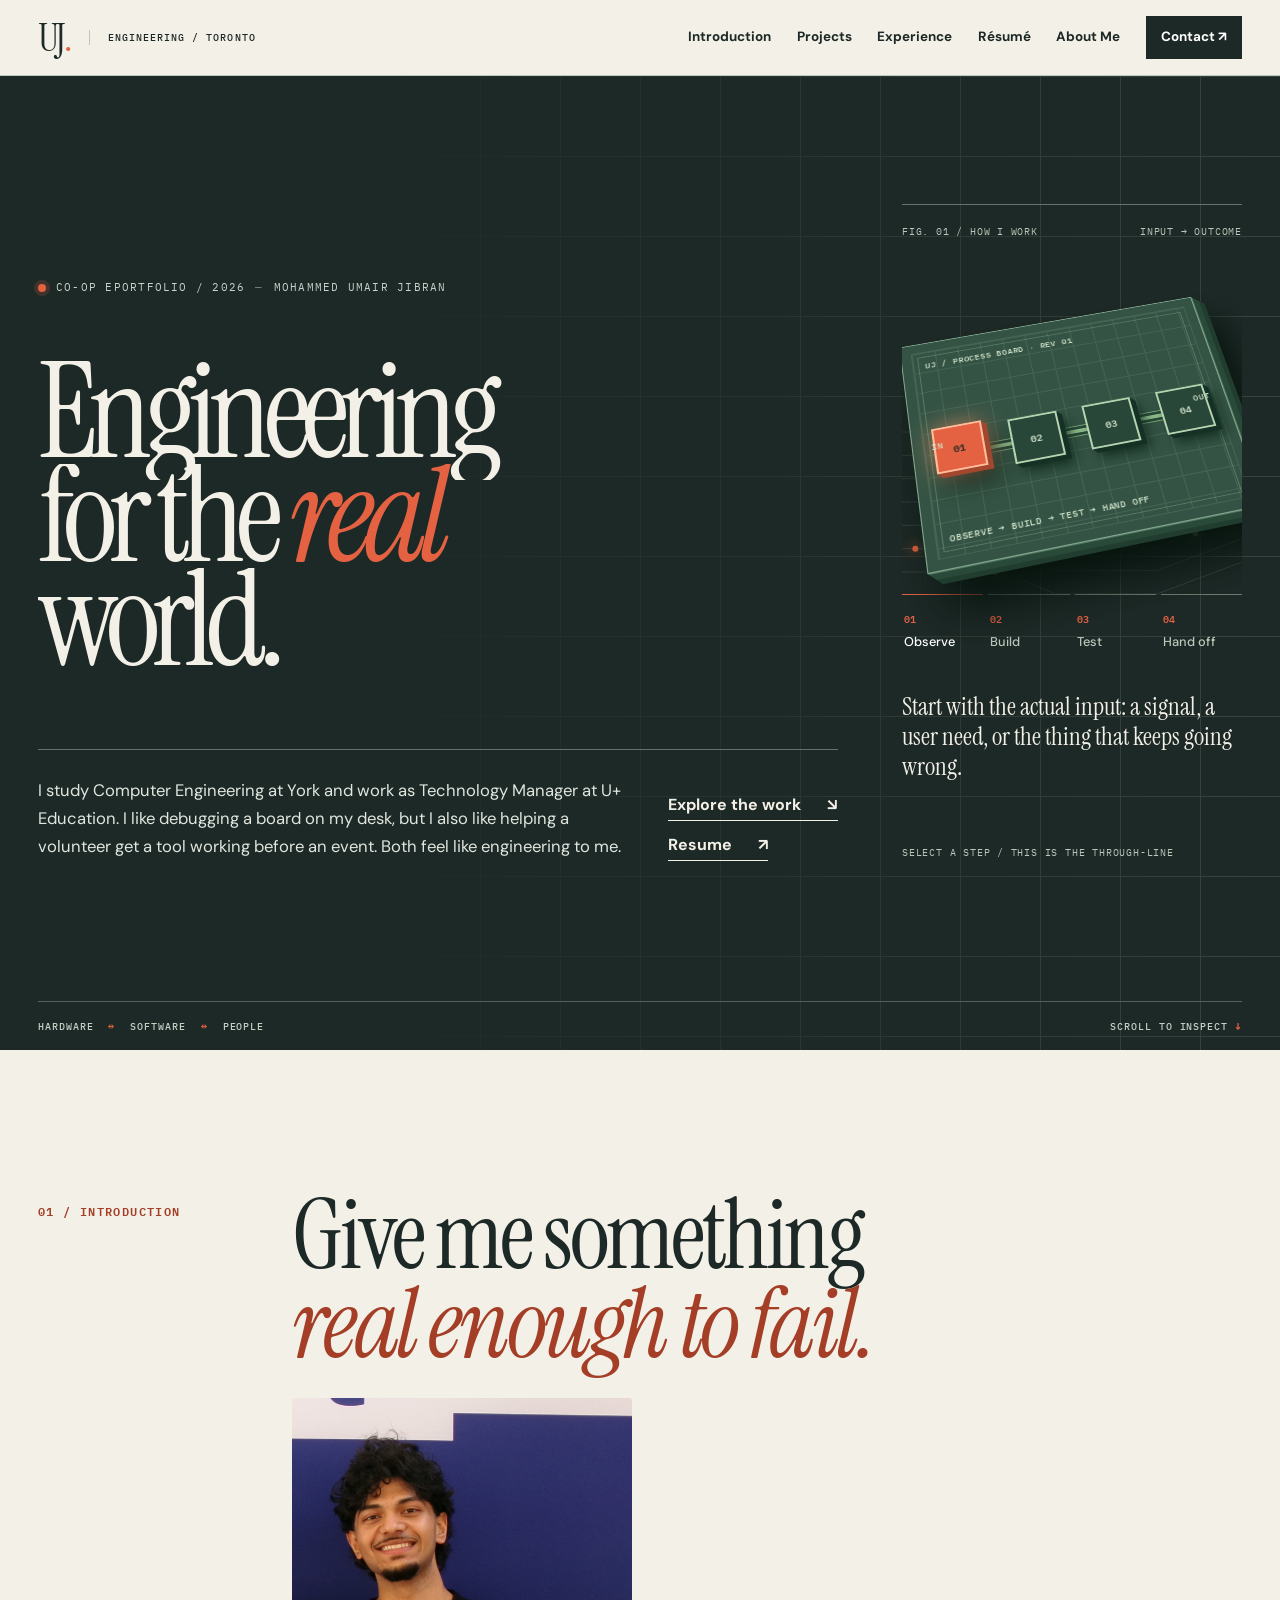
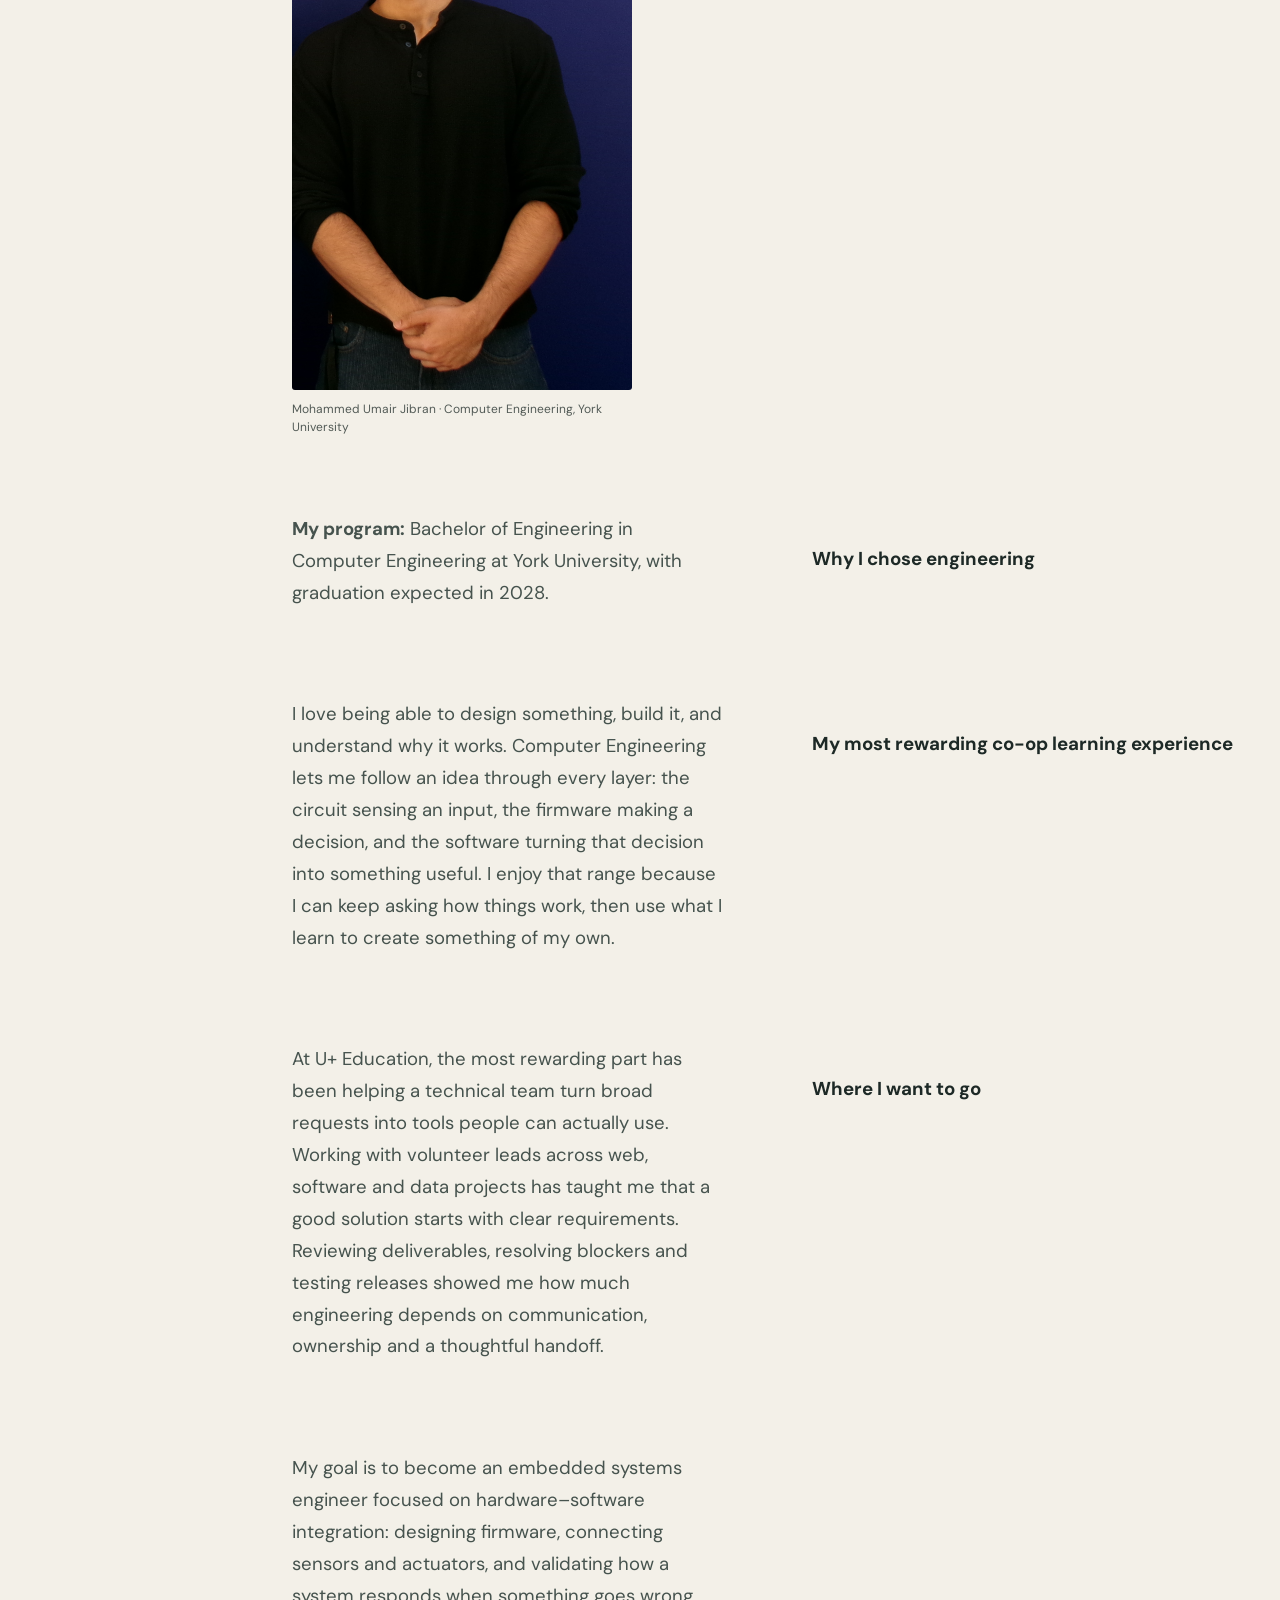
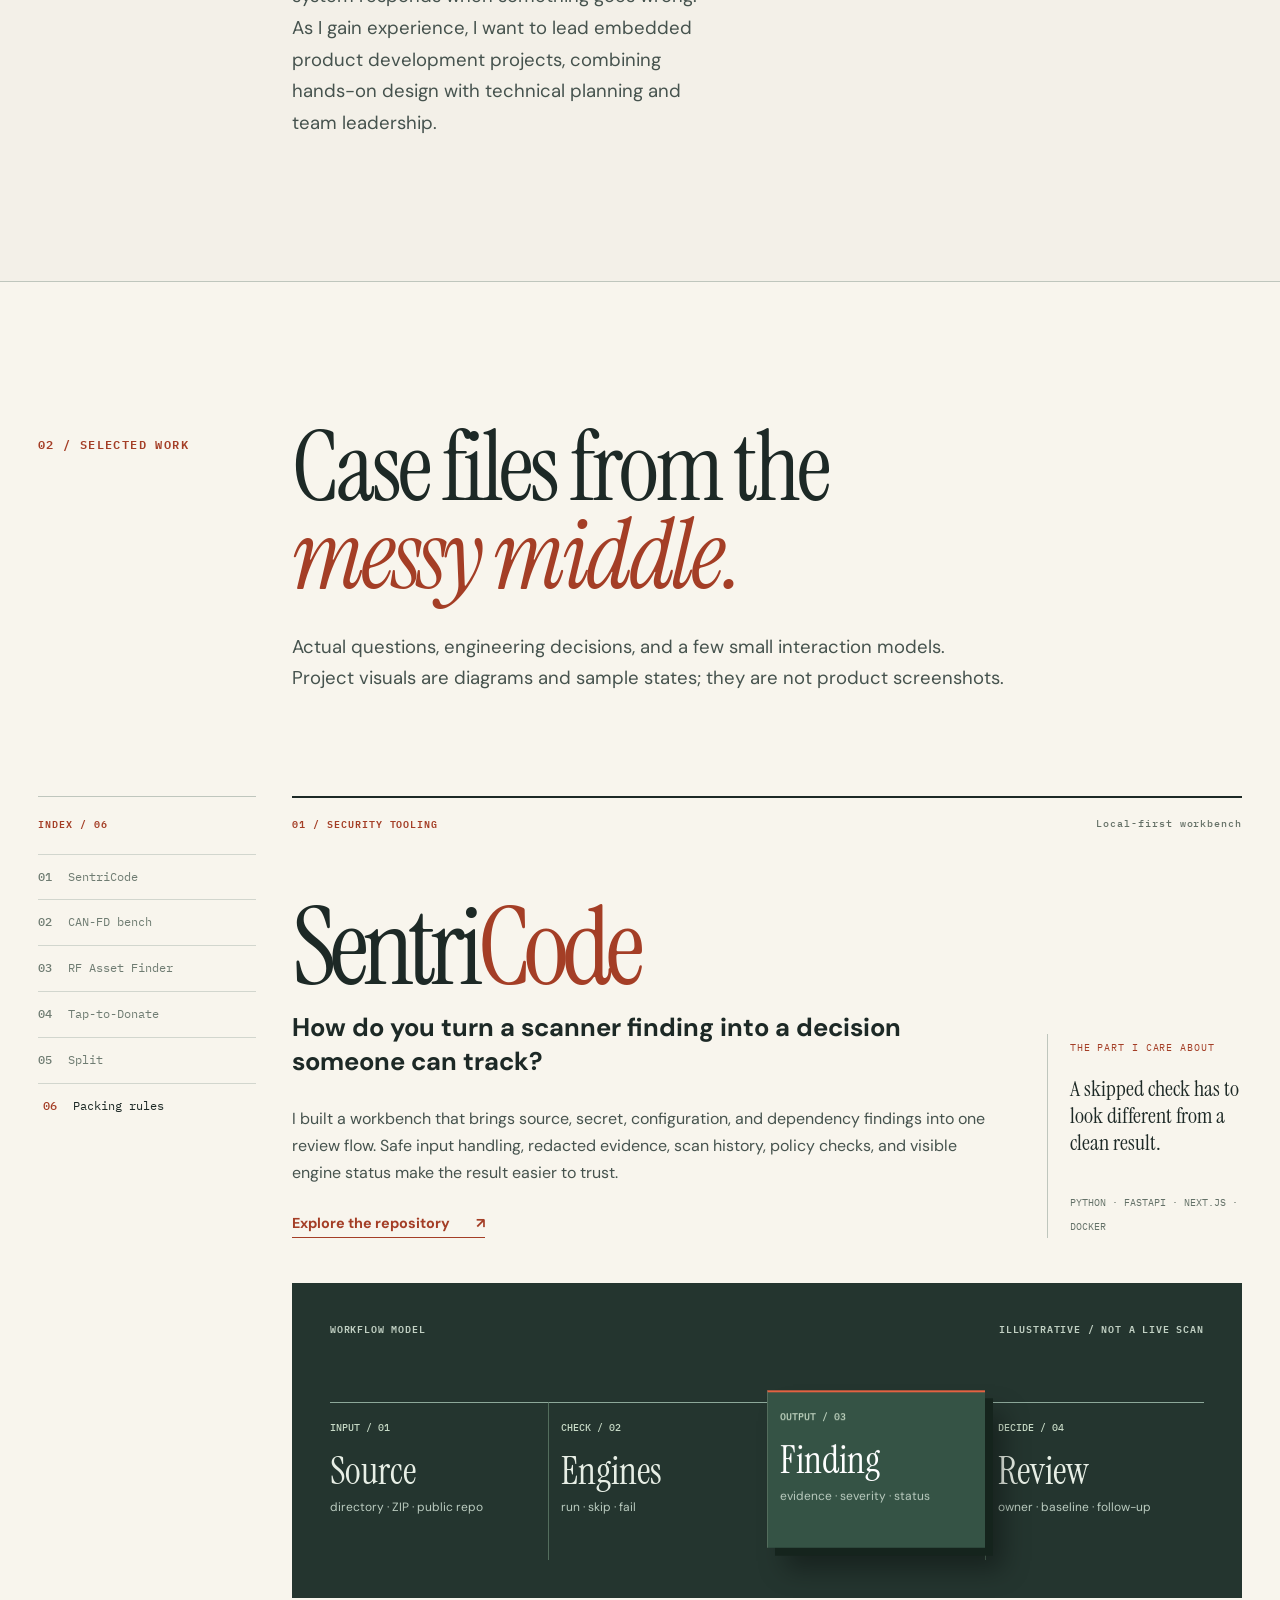
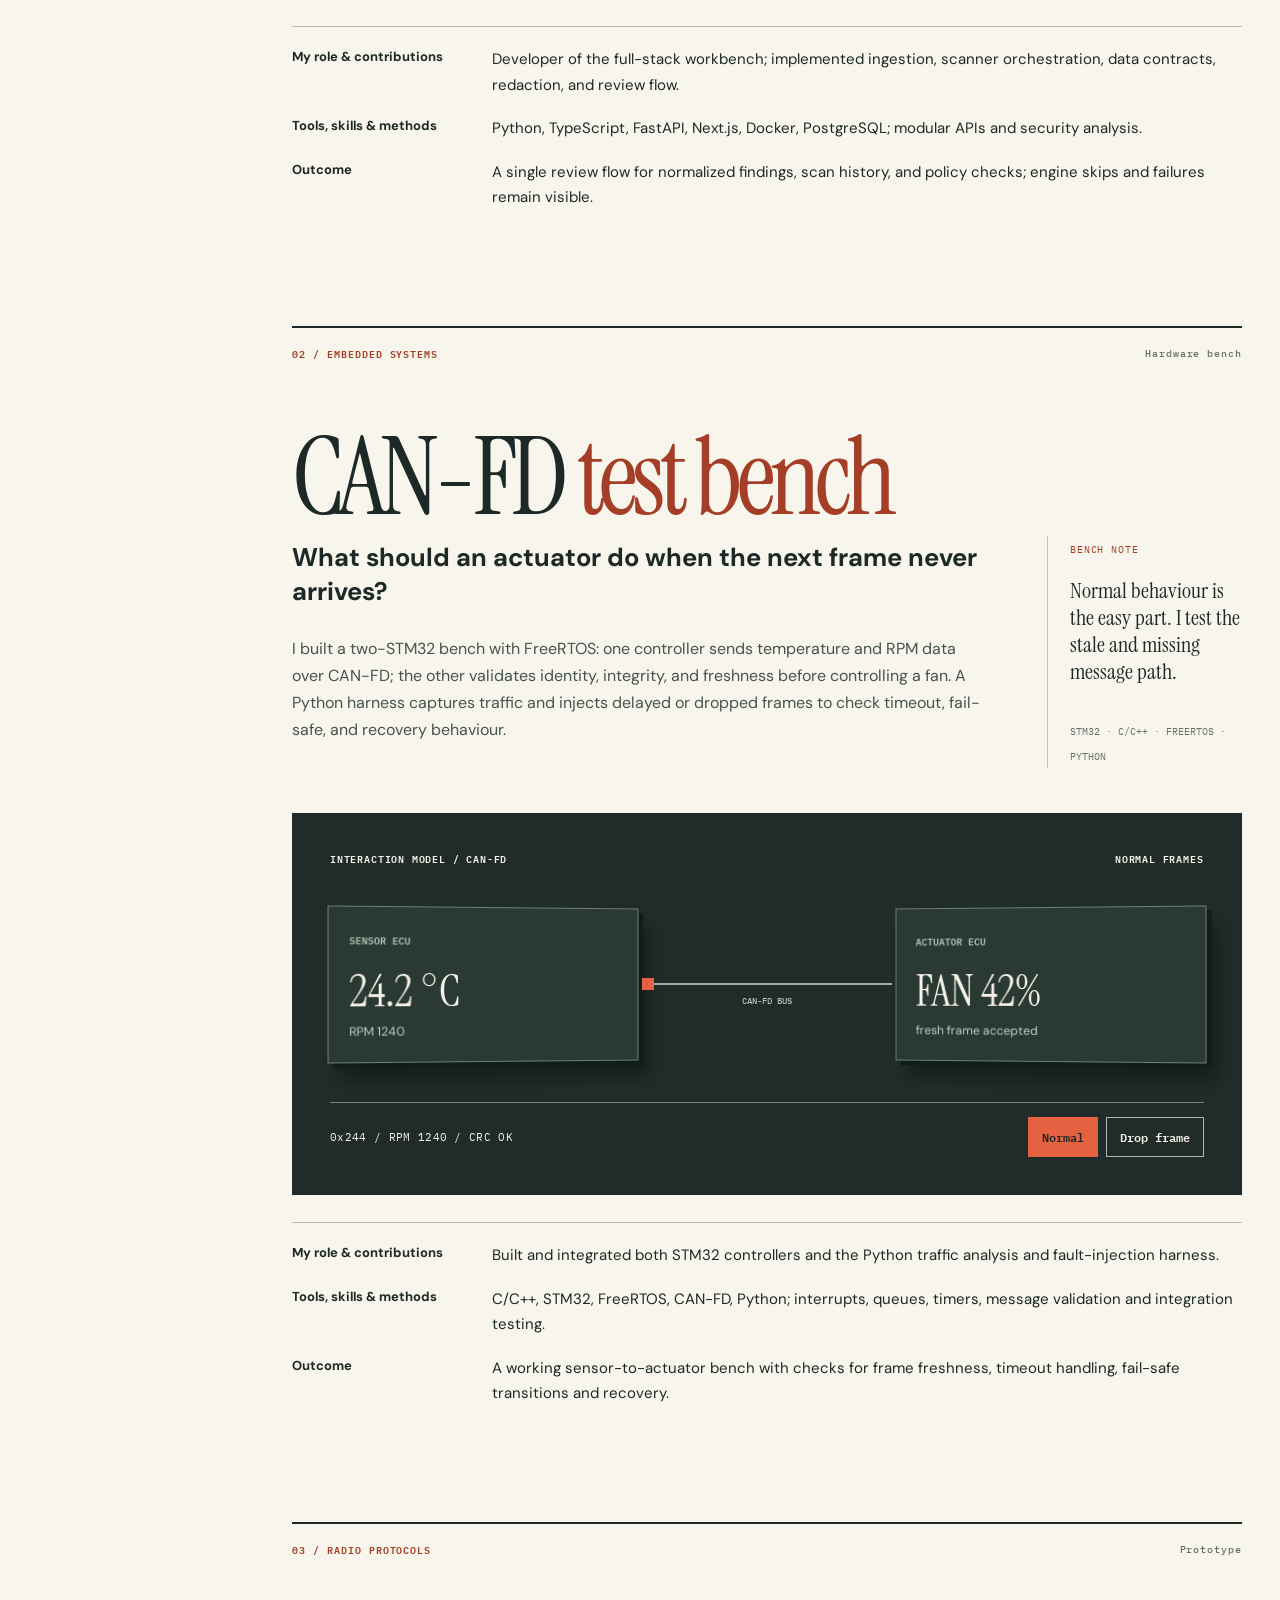
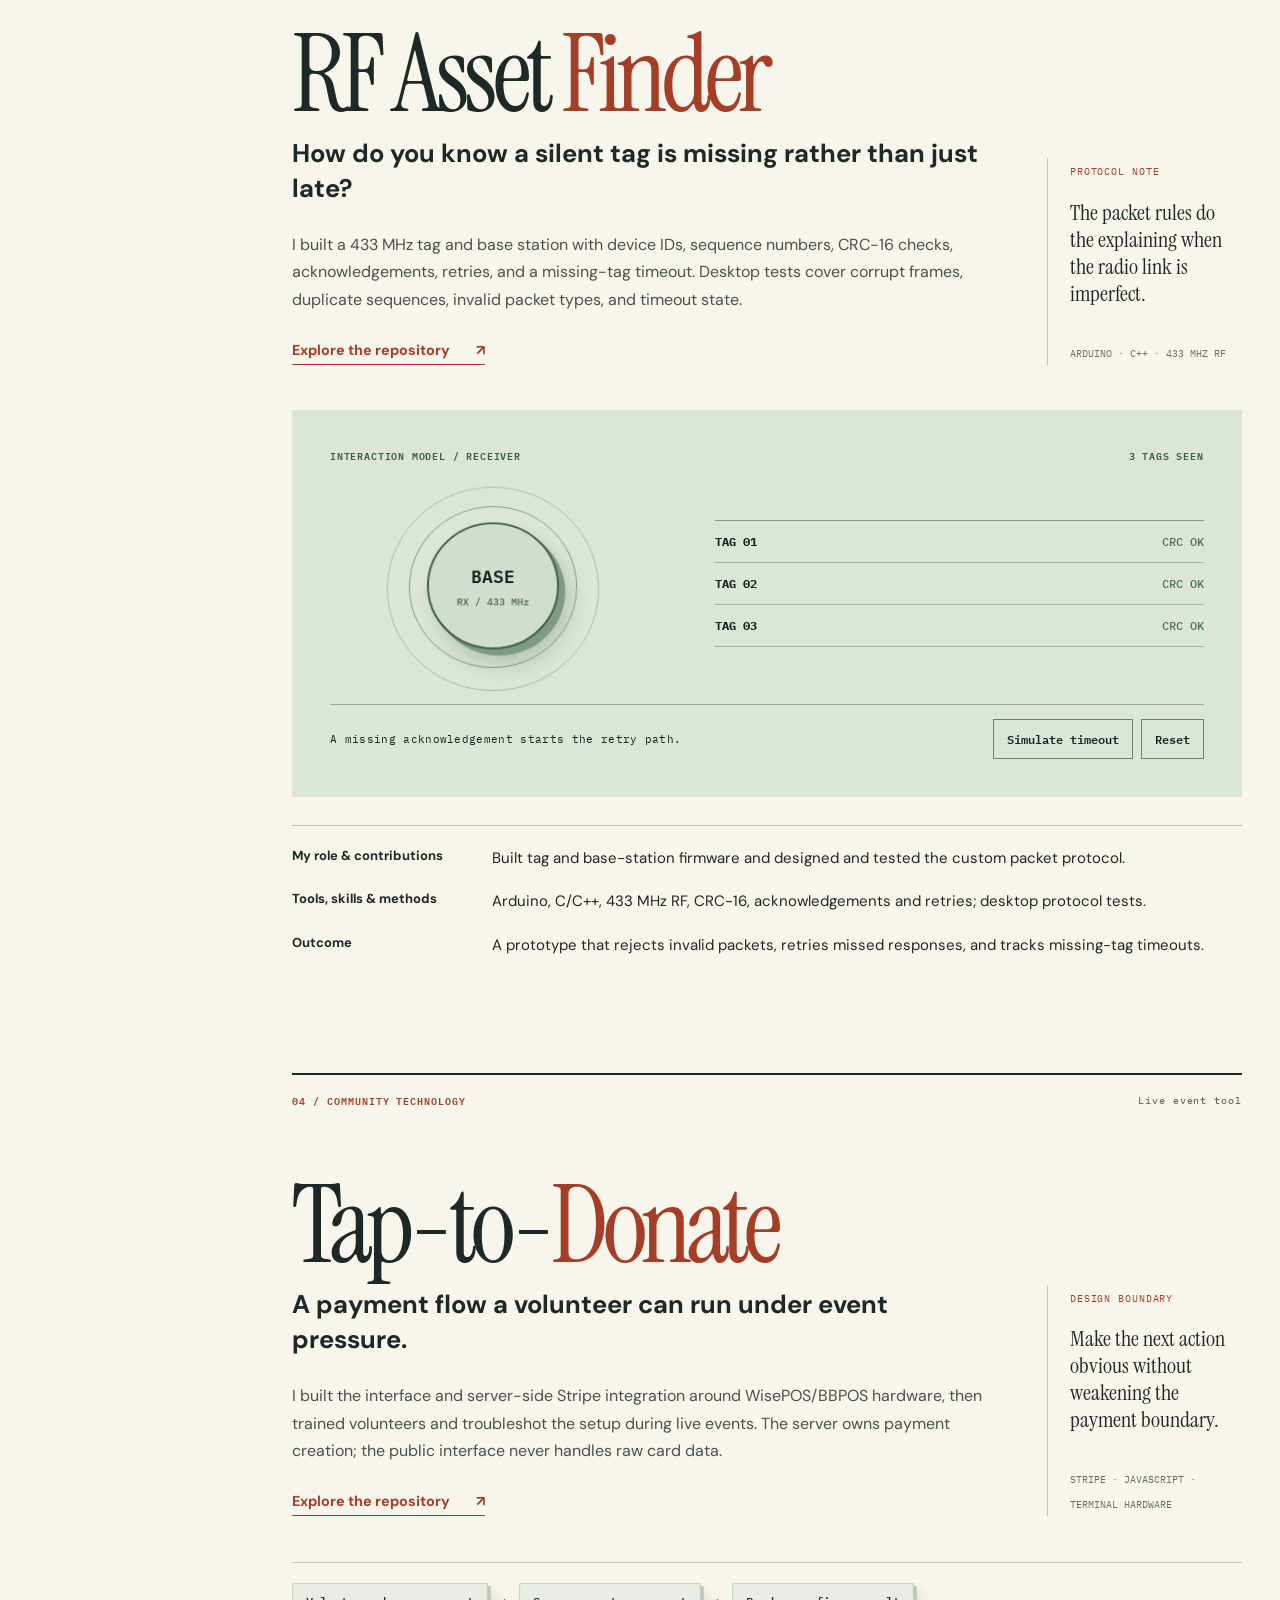
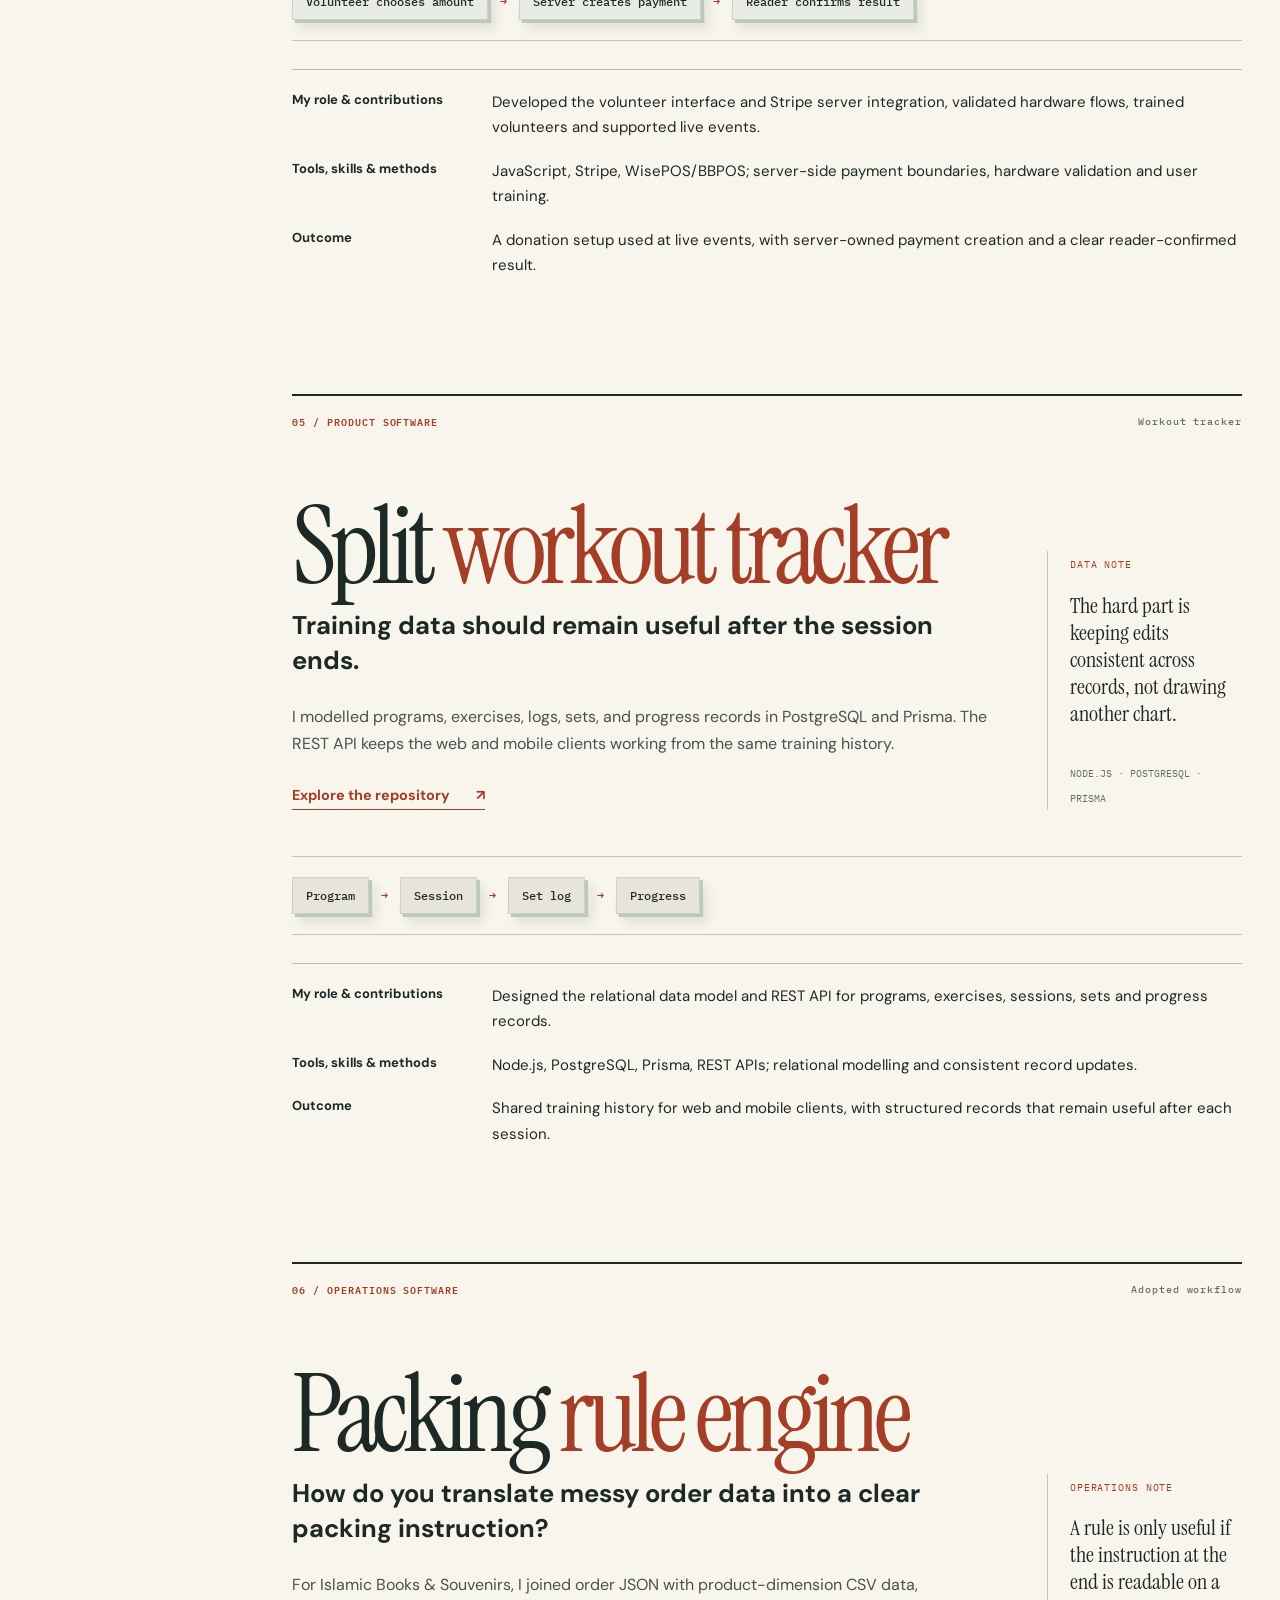
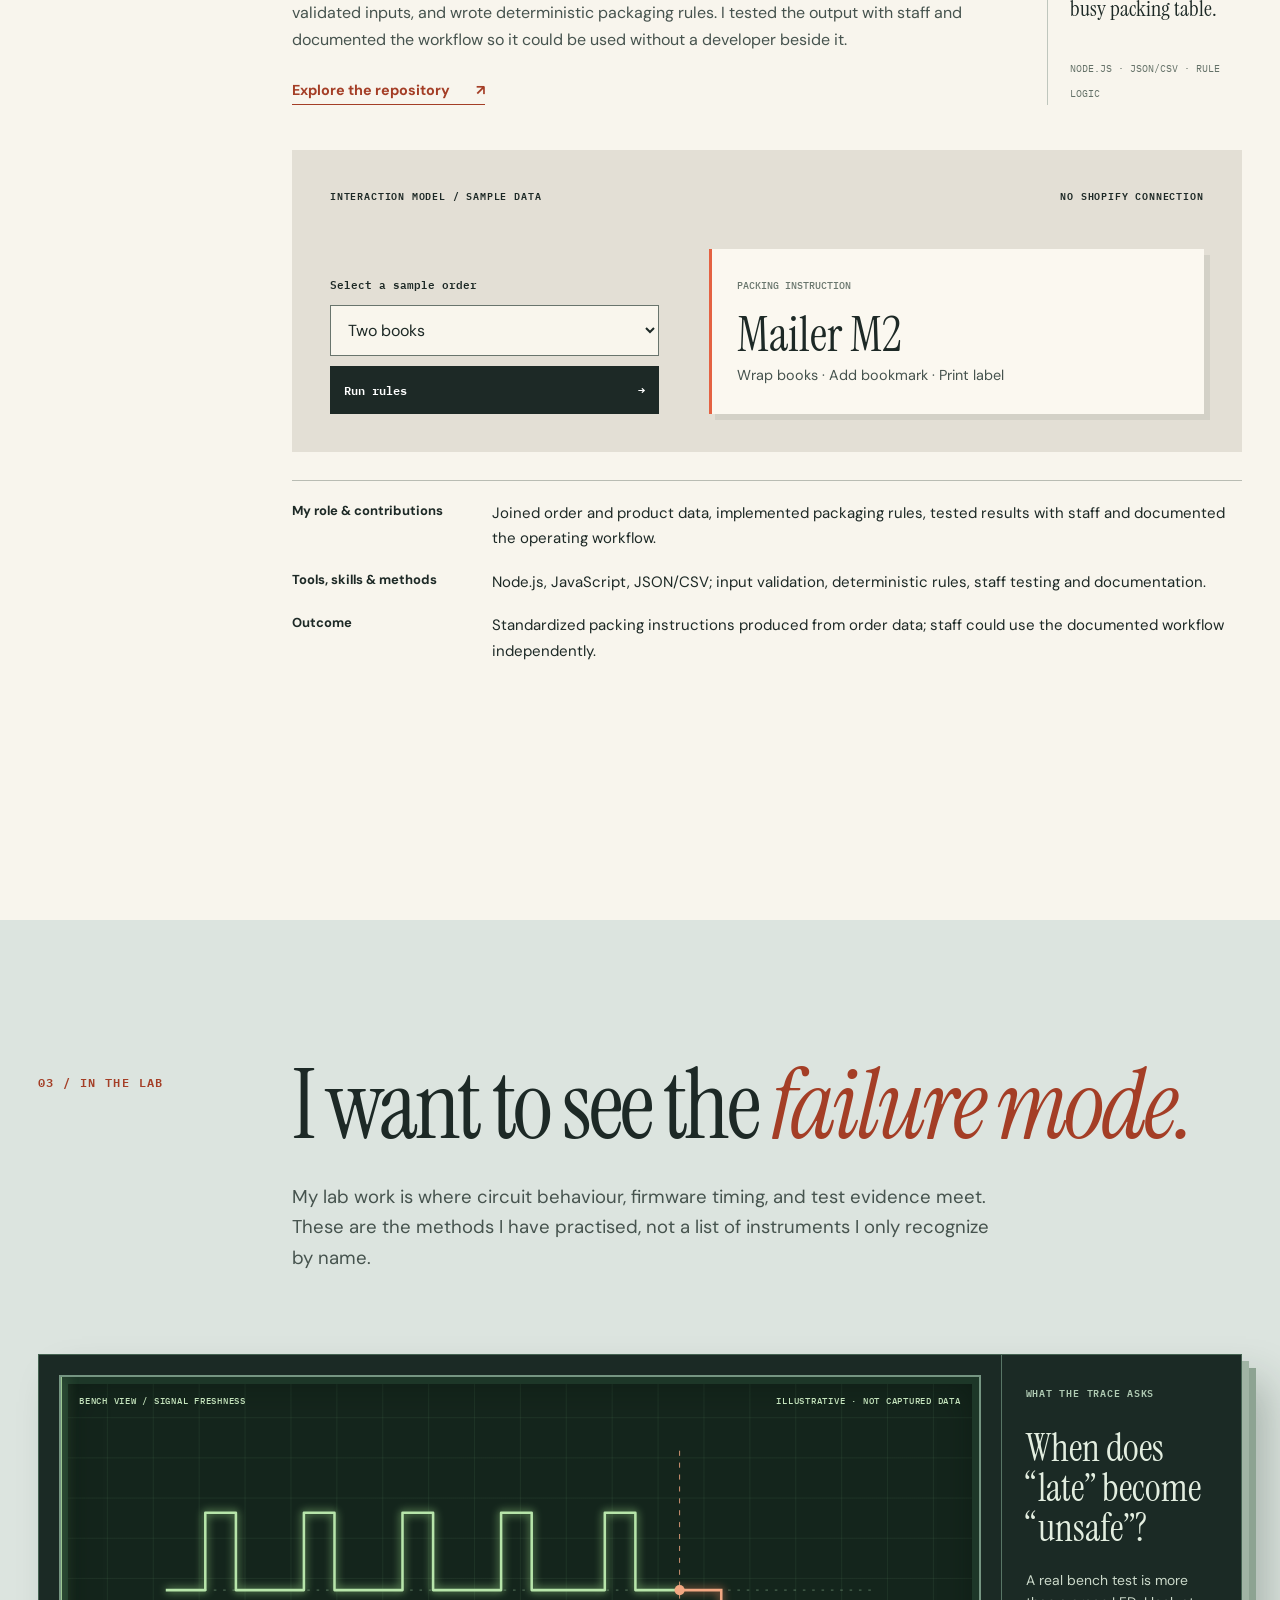
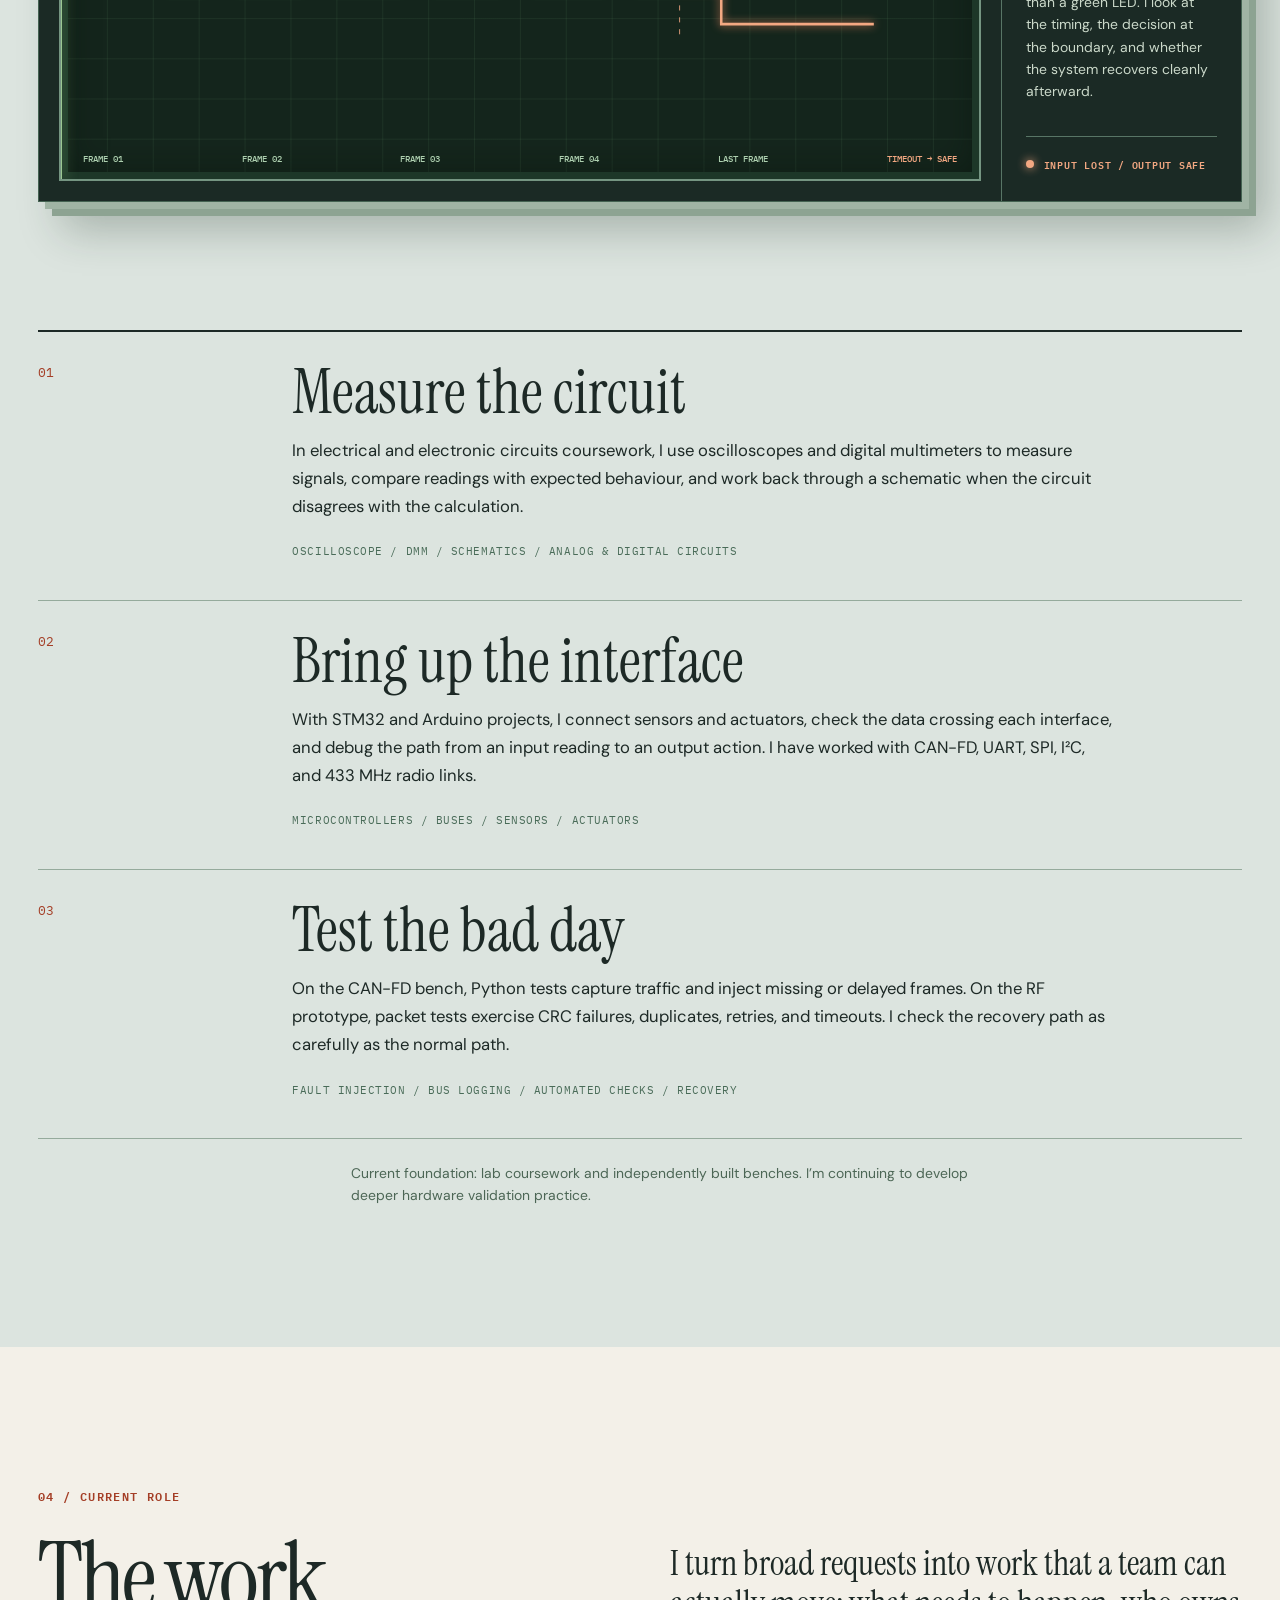
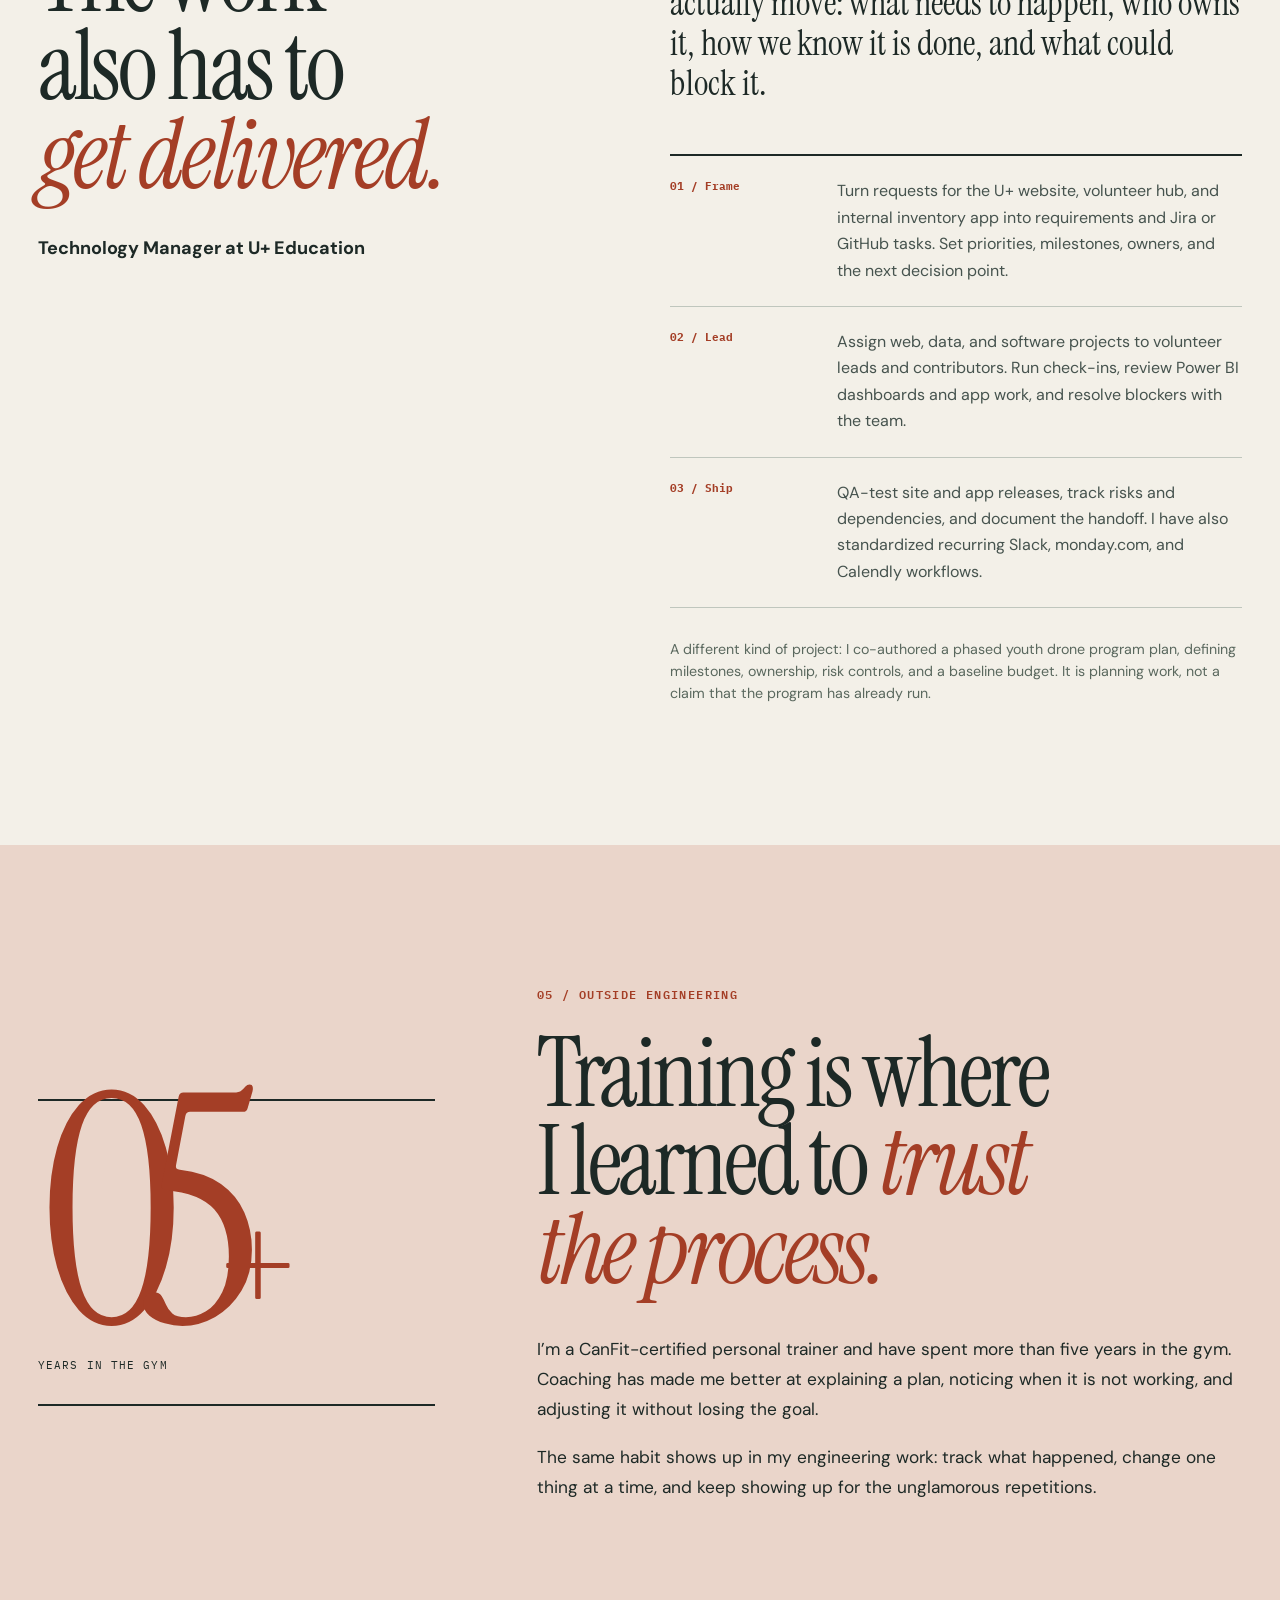
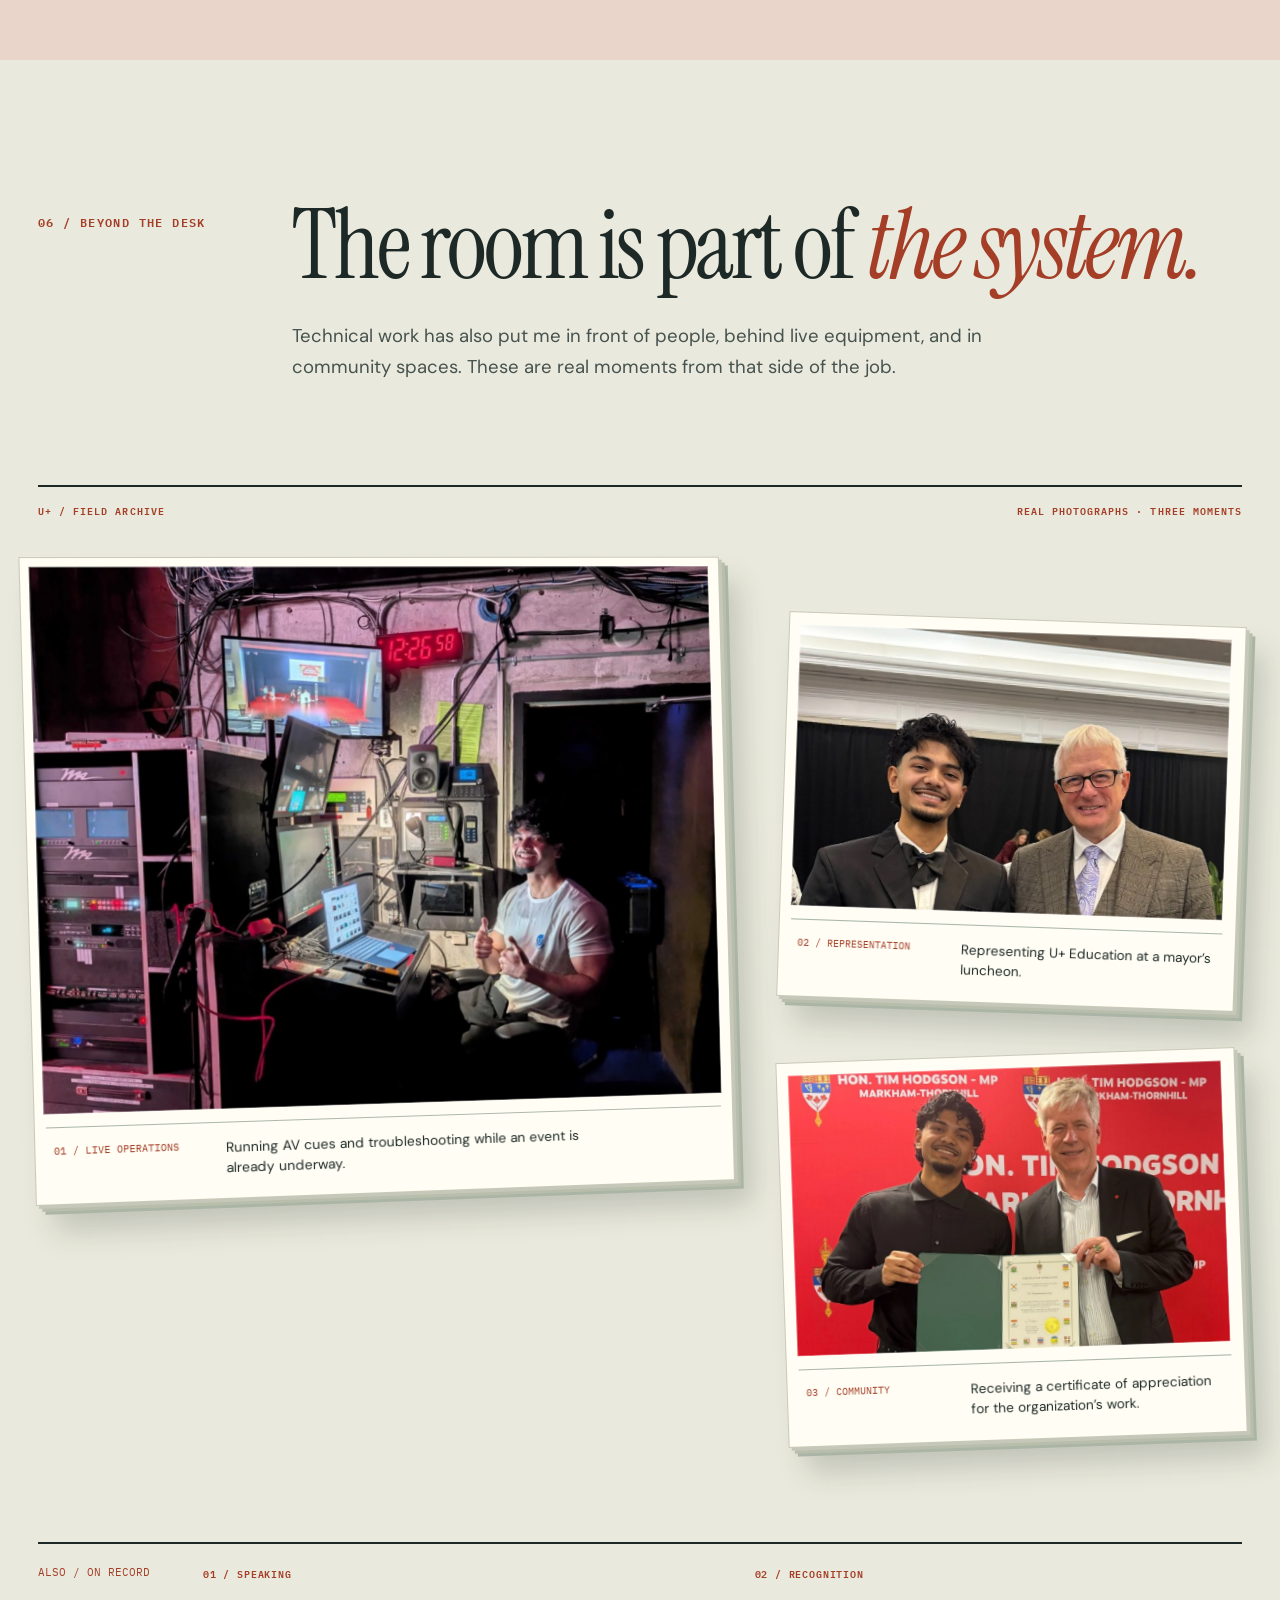
==== commit bb05e137: "Use wider crop of new event photo" ====
--- a/index.html
+++ b/index.html
@@ -77,7 +77,7 @@
         <p class="folio-label" data-reveal>01 / INTRODUCTION</p>
         <div data-reveal>
           <h2 class="editorial-heading">Give me something <em>real enough to fail.</em></h2>
-          <figure class="portrait"><img src="assets/umair-portrait-cropped.png" width="973" height="896" alt="Portrait of Mohammed Umair Jibran in a black polo shirt"><figcaption>Mohammed Umair Jibran · Computer Engineering, York University</figcaption></figure>
+          <figure class="portrait"><img src="assets/umair-event-portrait.png" width="1324" height="2304" alt="Portrait of Mohammed Umair Jibran in a black polo shirt"><figcaption>Mohammed Umair Jibran · Computer Engineering, York University</figcaption></figure>
           <div class="intro-copy">
             <p><strong>My program:</strong> Bachelor of Engineering in Computer Engineering at York University, with graduation expected in 2028.</p>
             <h3>Why I chose engineering</h3><p>I love being able to design something, build it, and understand why it works. Computer Engineering lets me follow an idea through every layer: the circuit sensing an input, the firmware making a decision, and the software turning that decision into something useful. I enjoy that range because I can keep asking how things work, then use what I learn to create something of my own.</p>
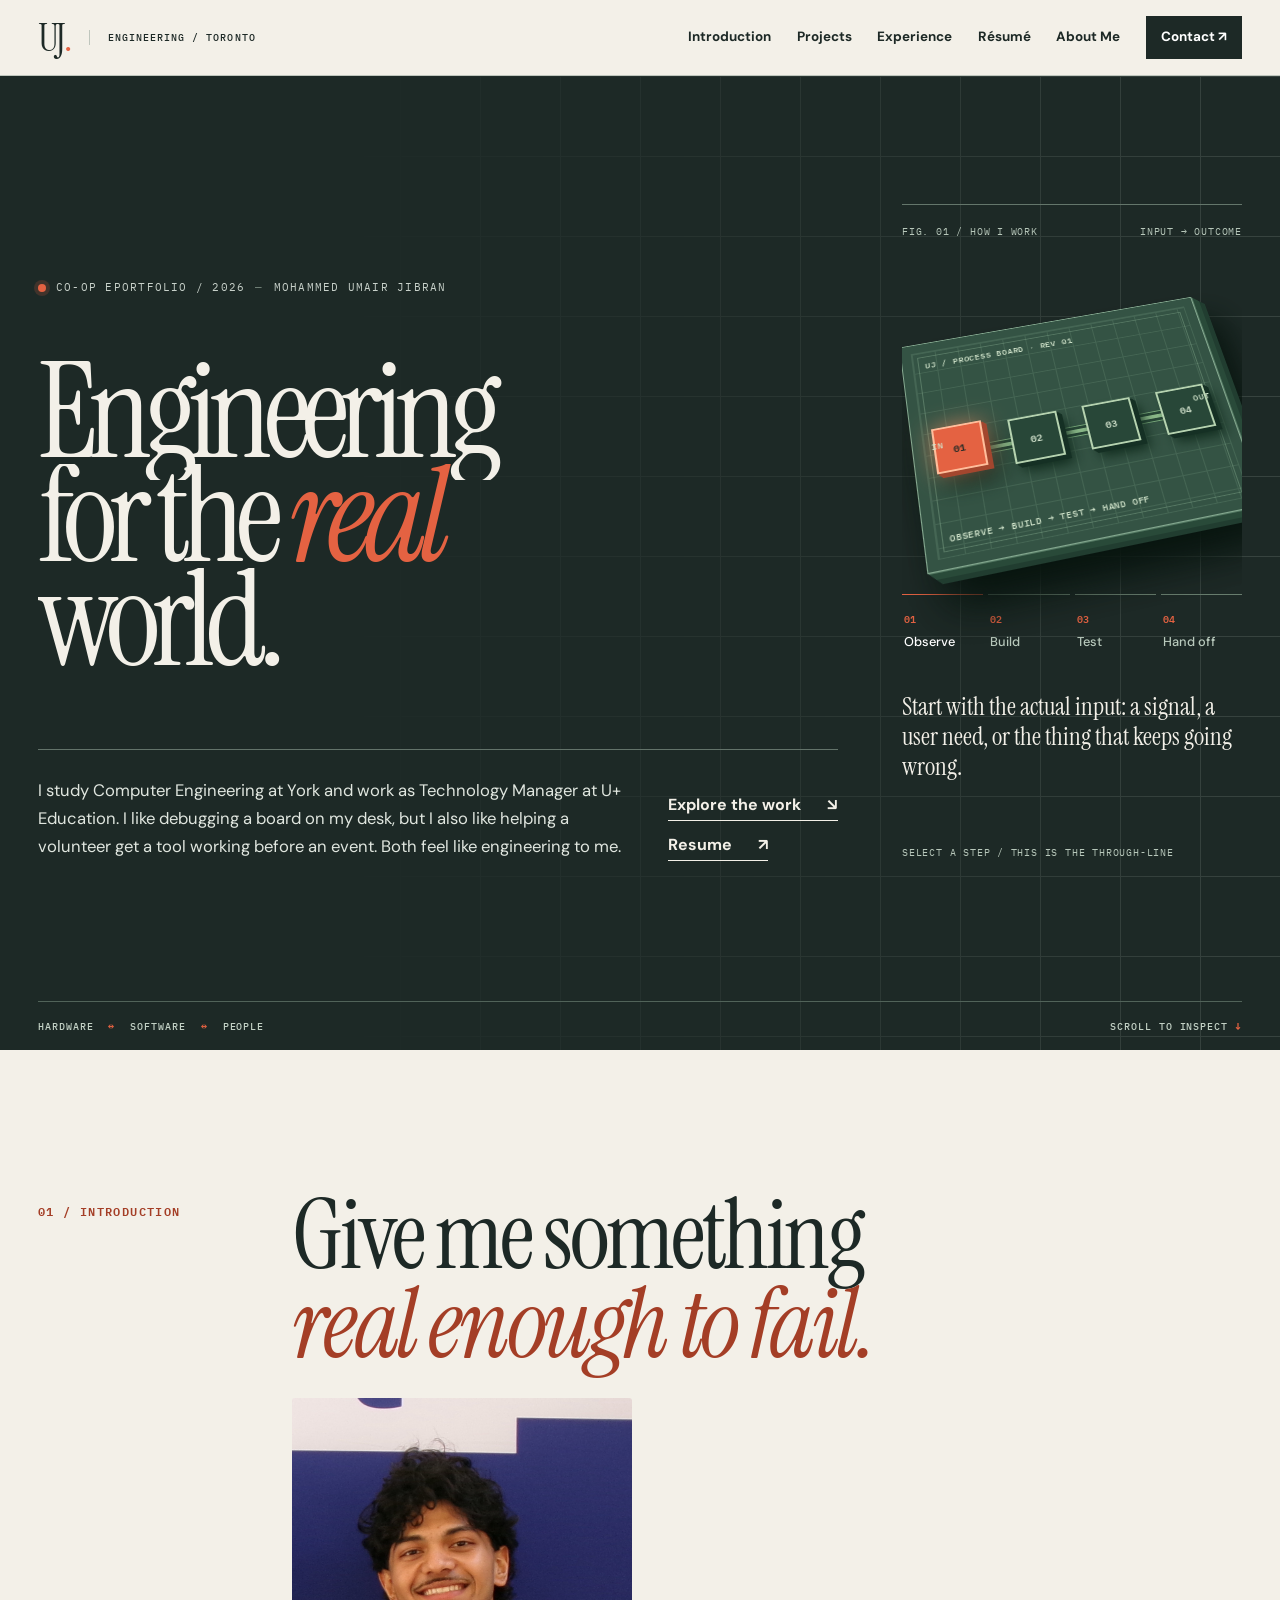
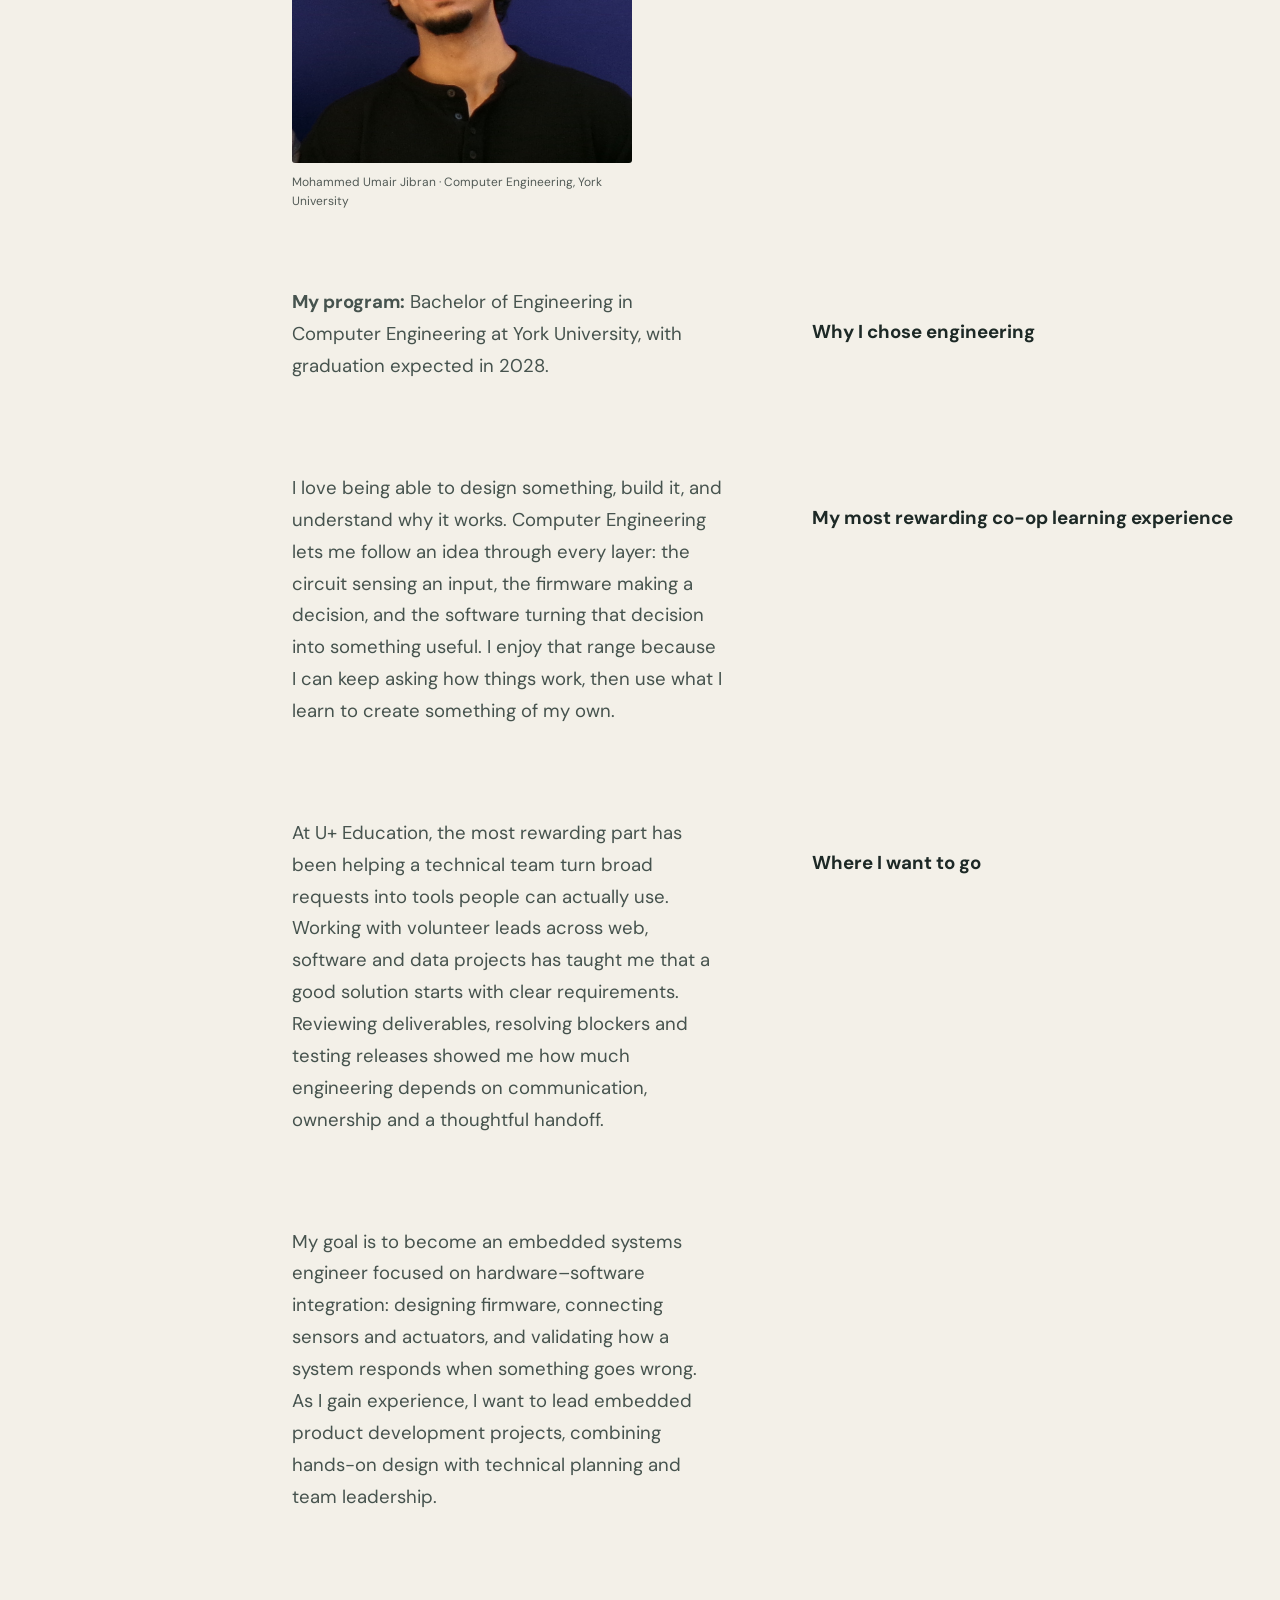
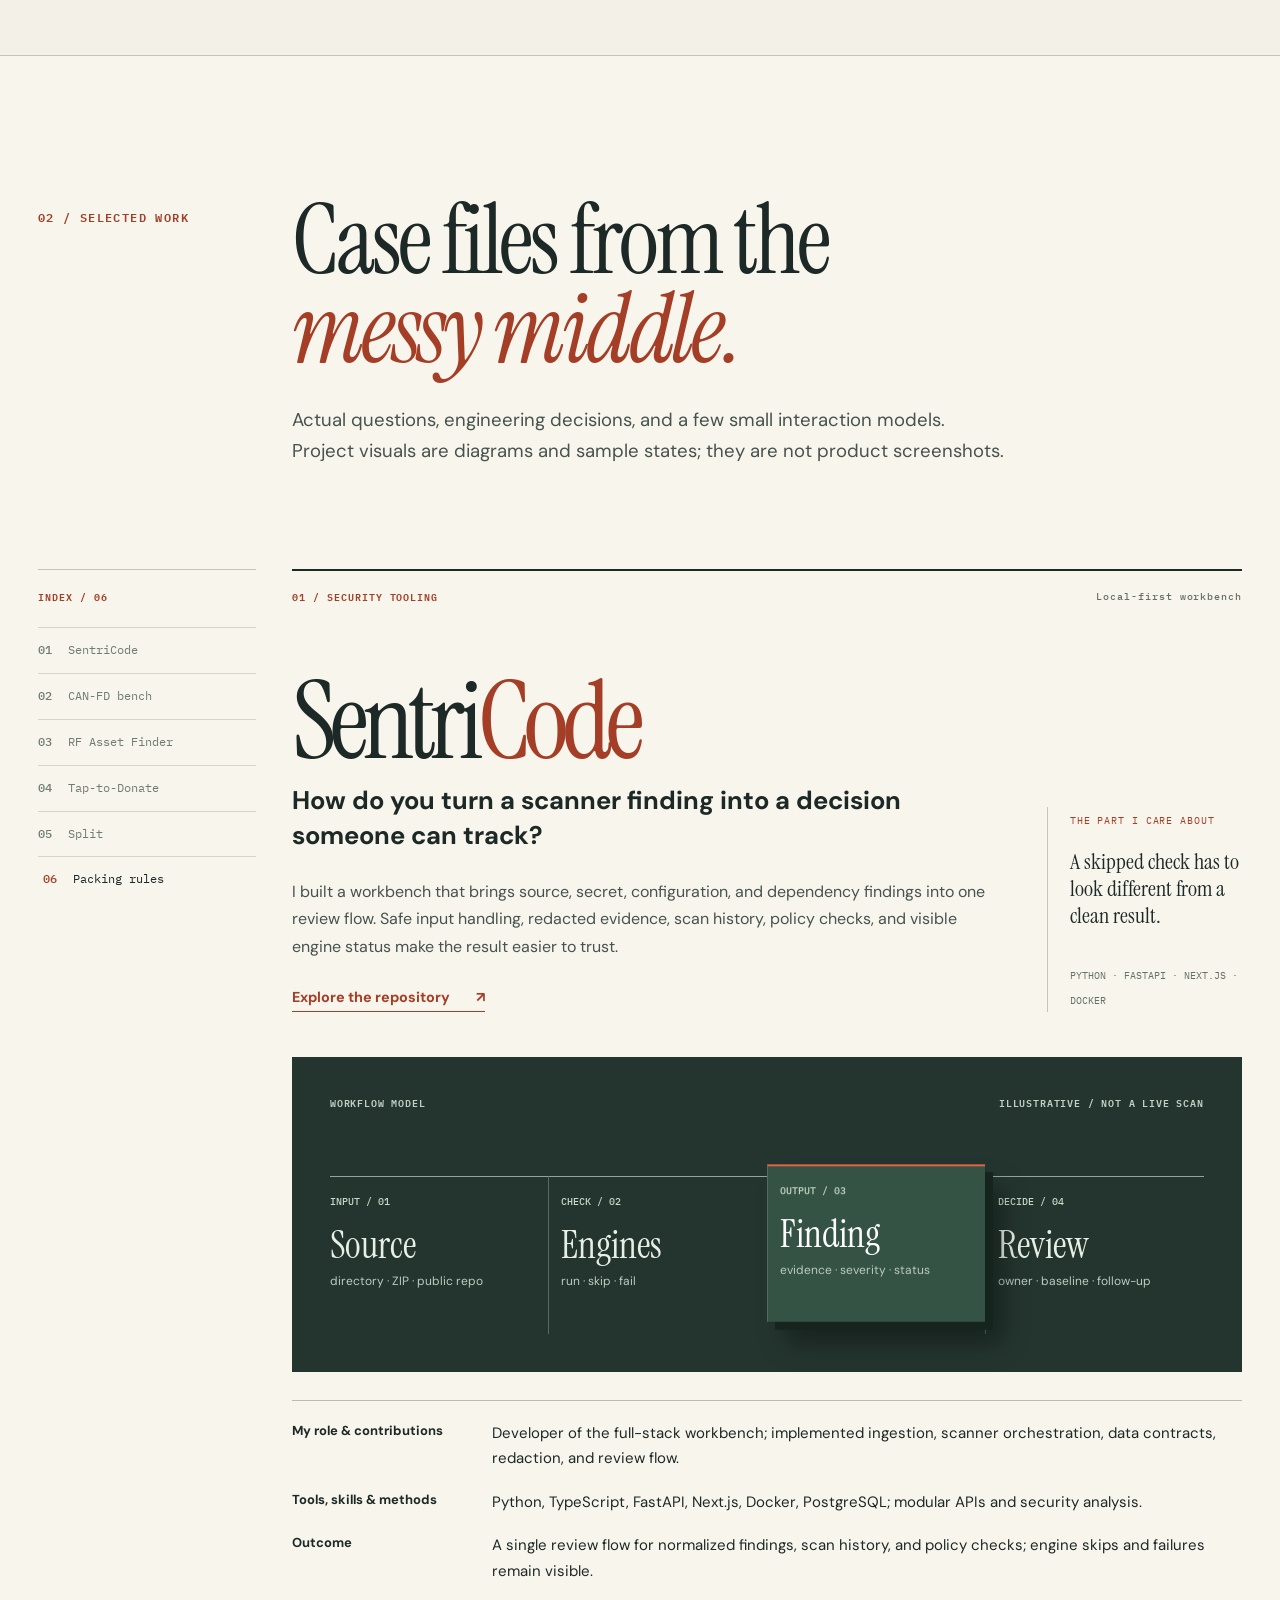
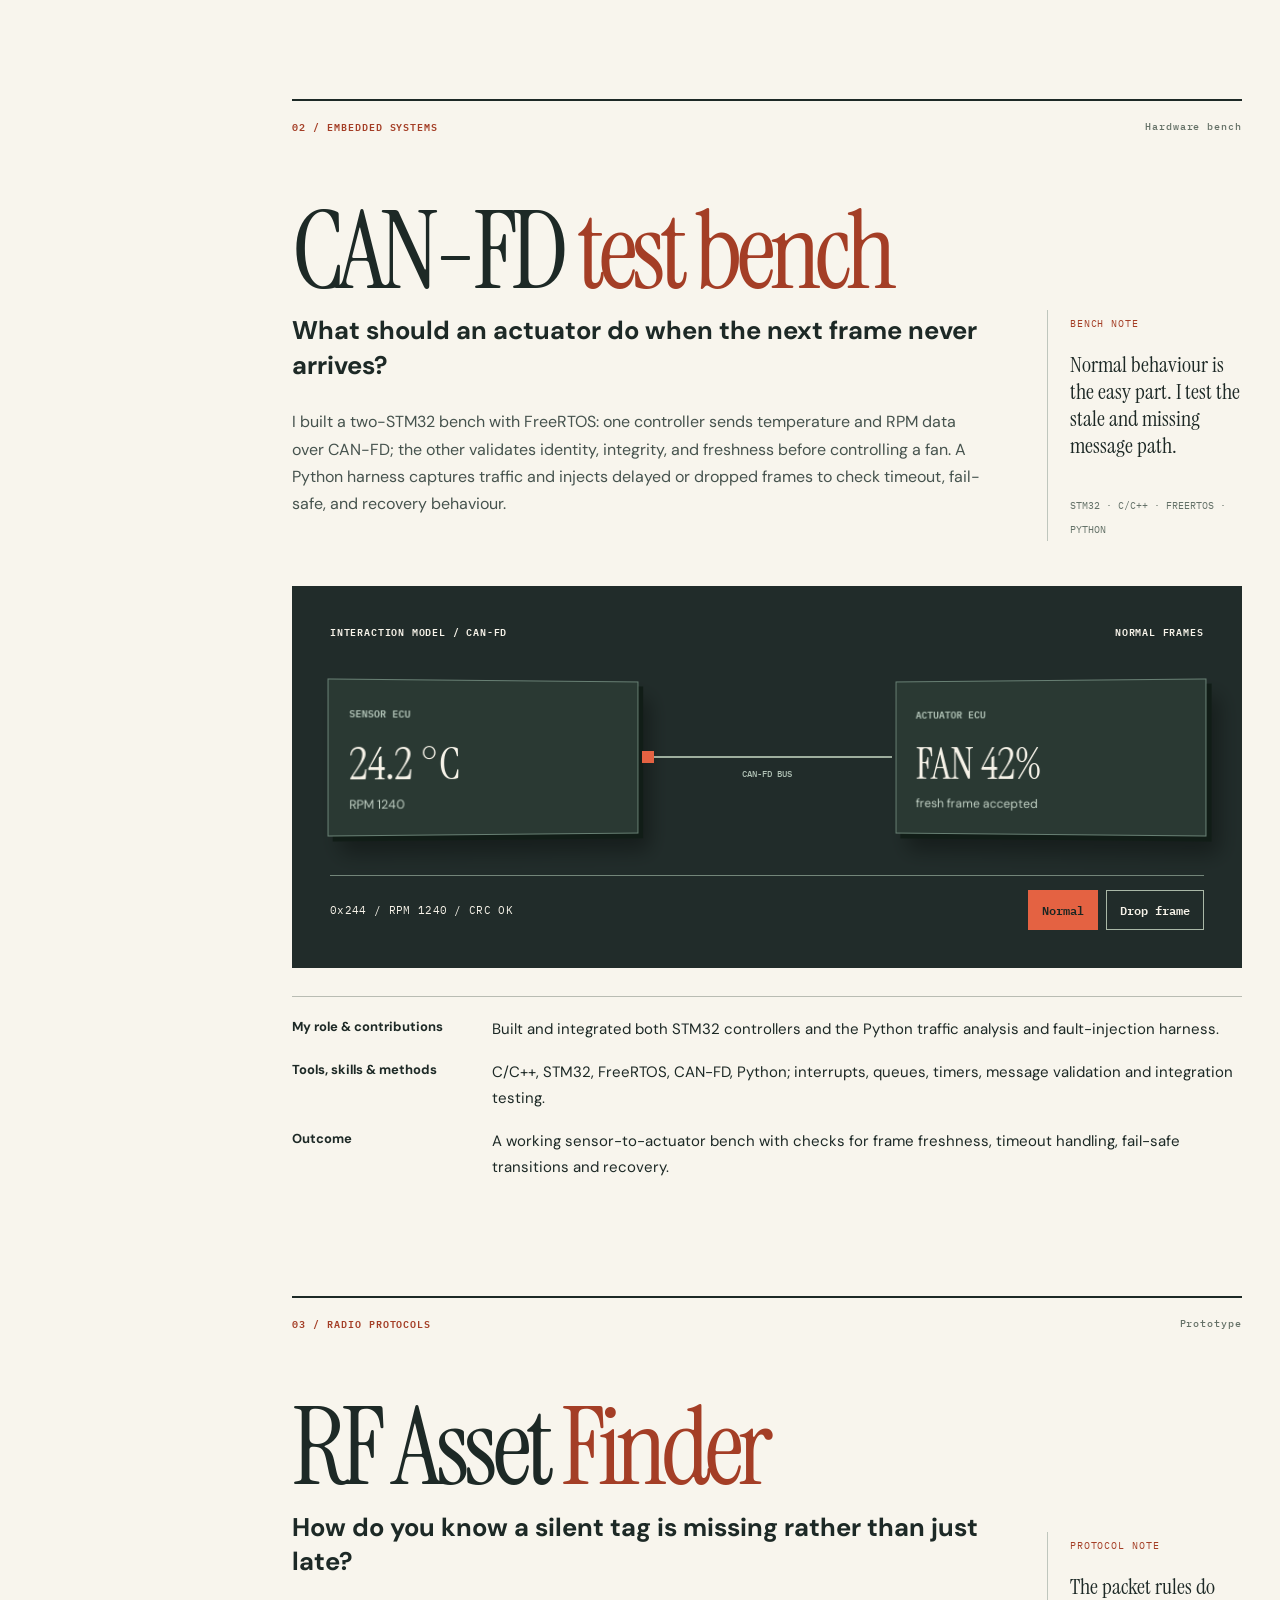
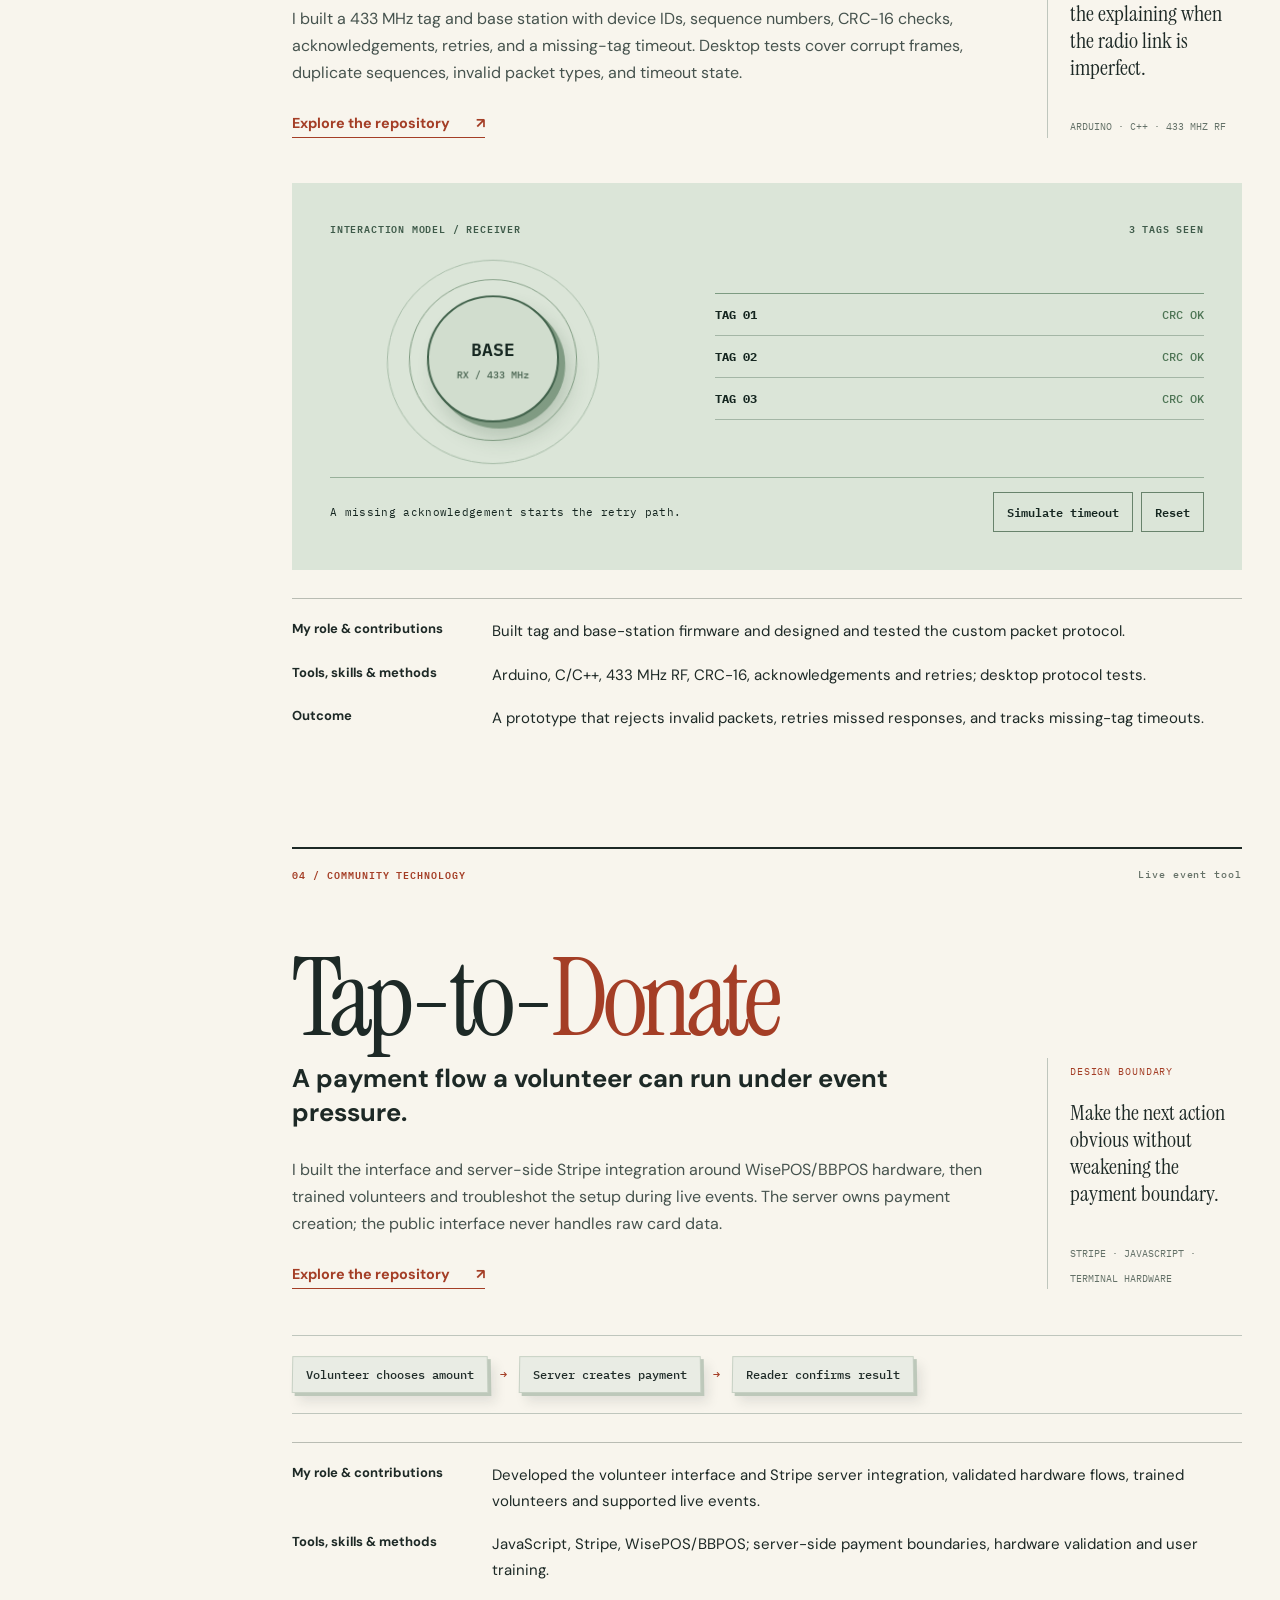
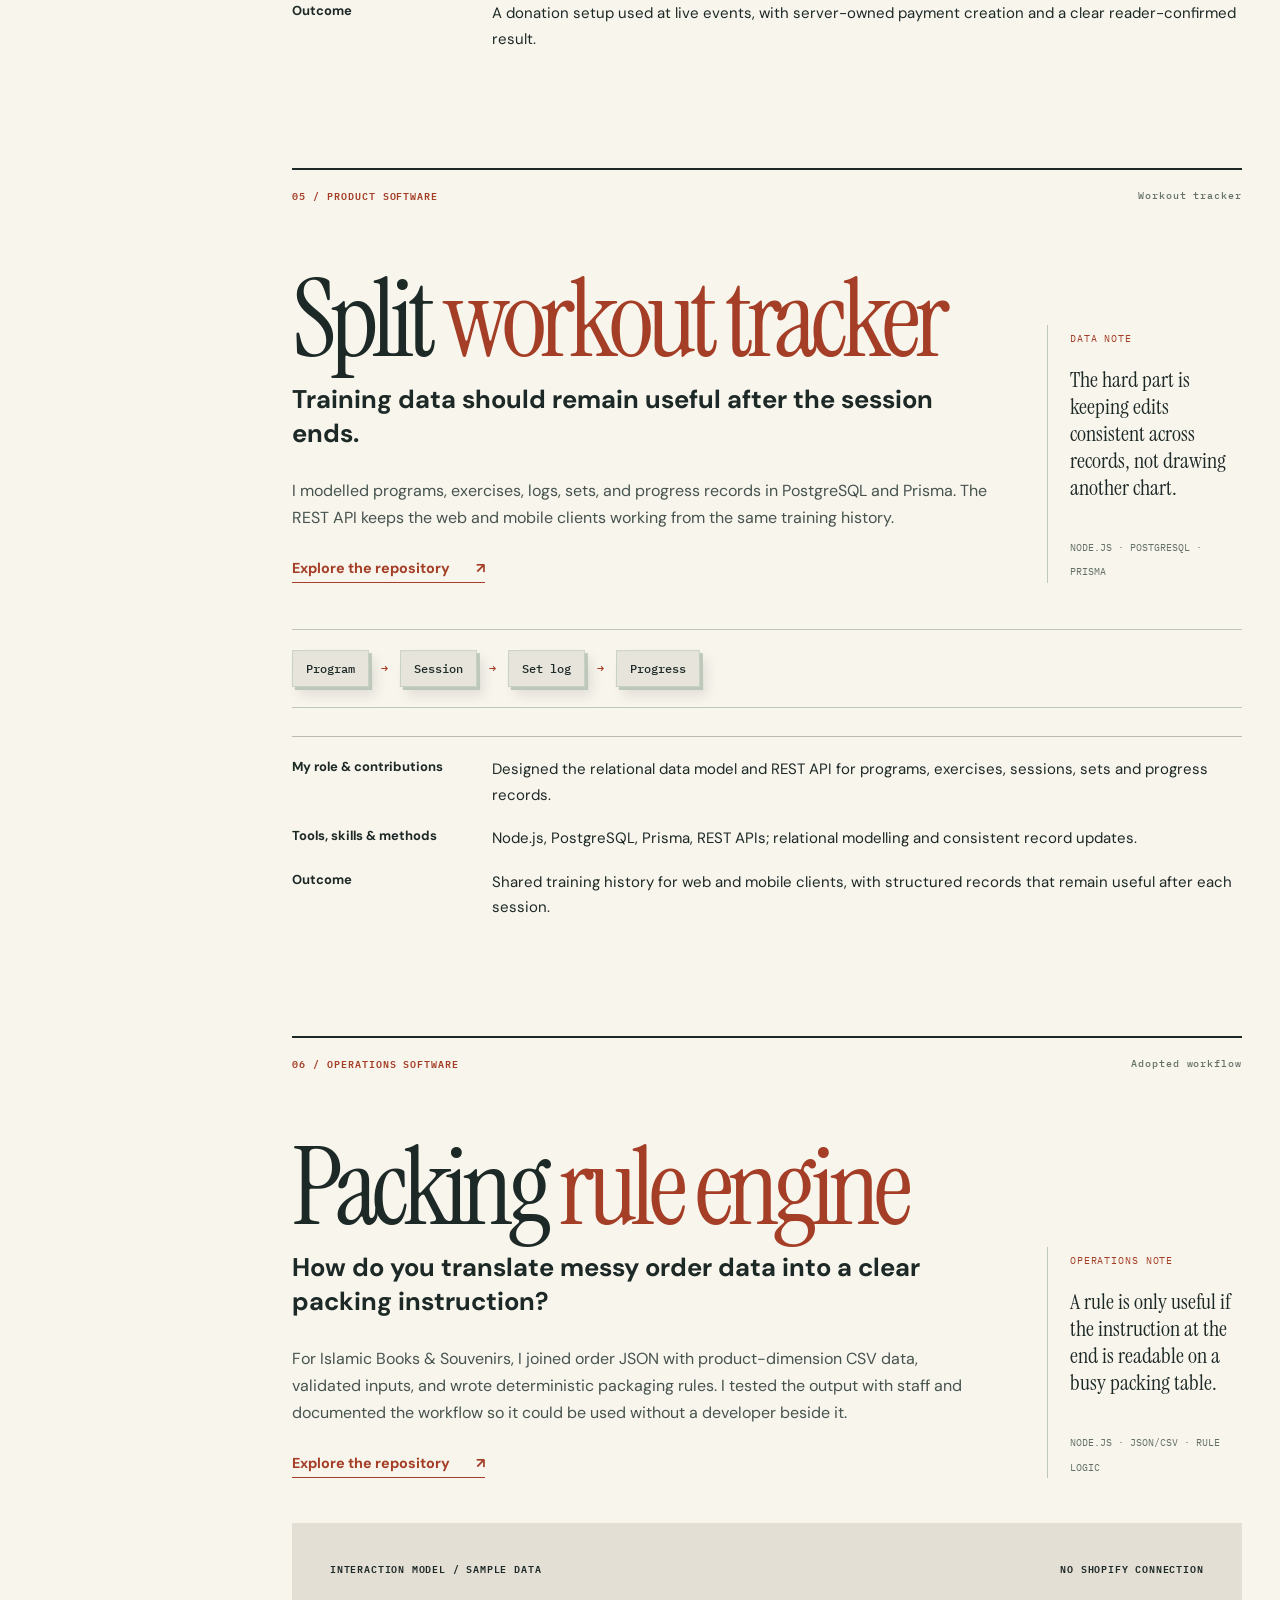
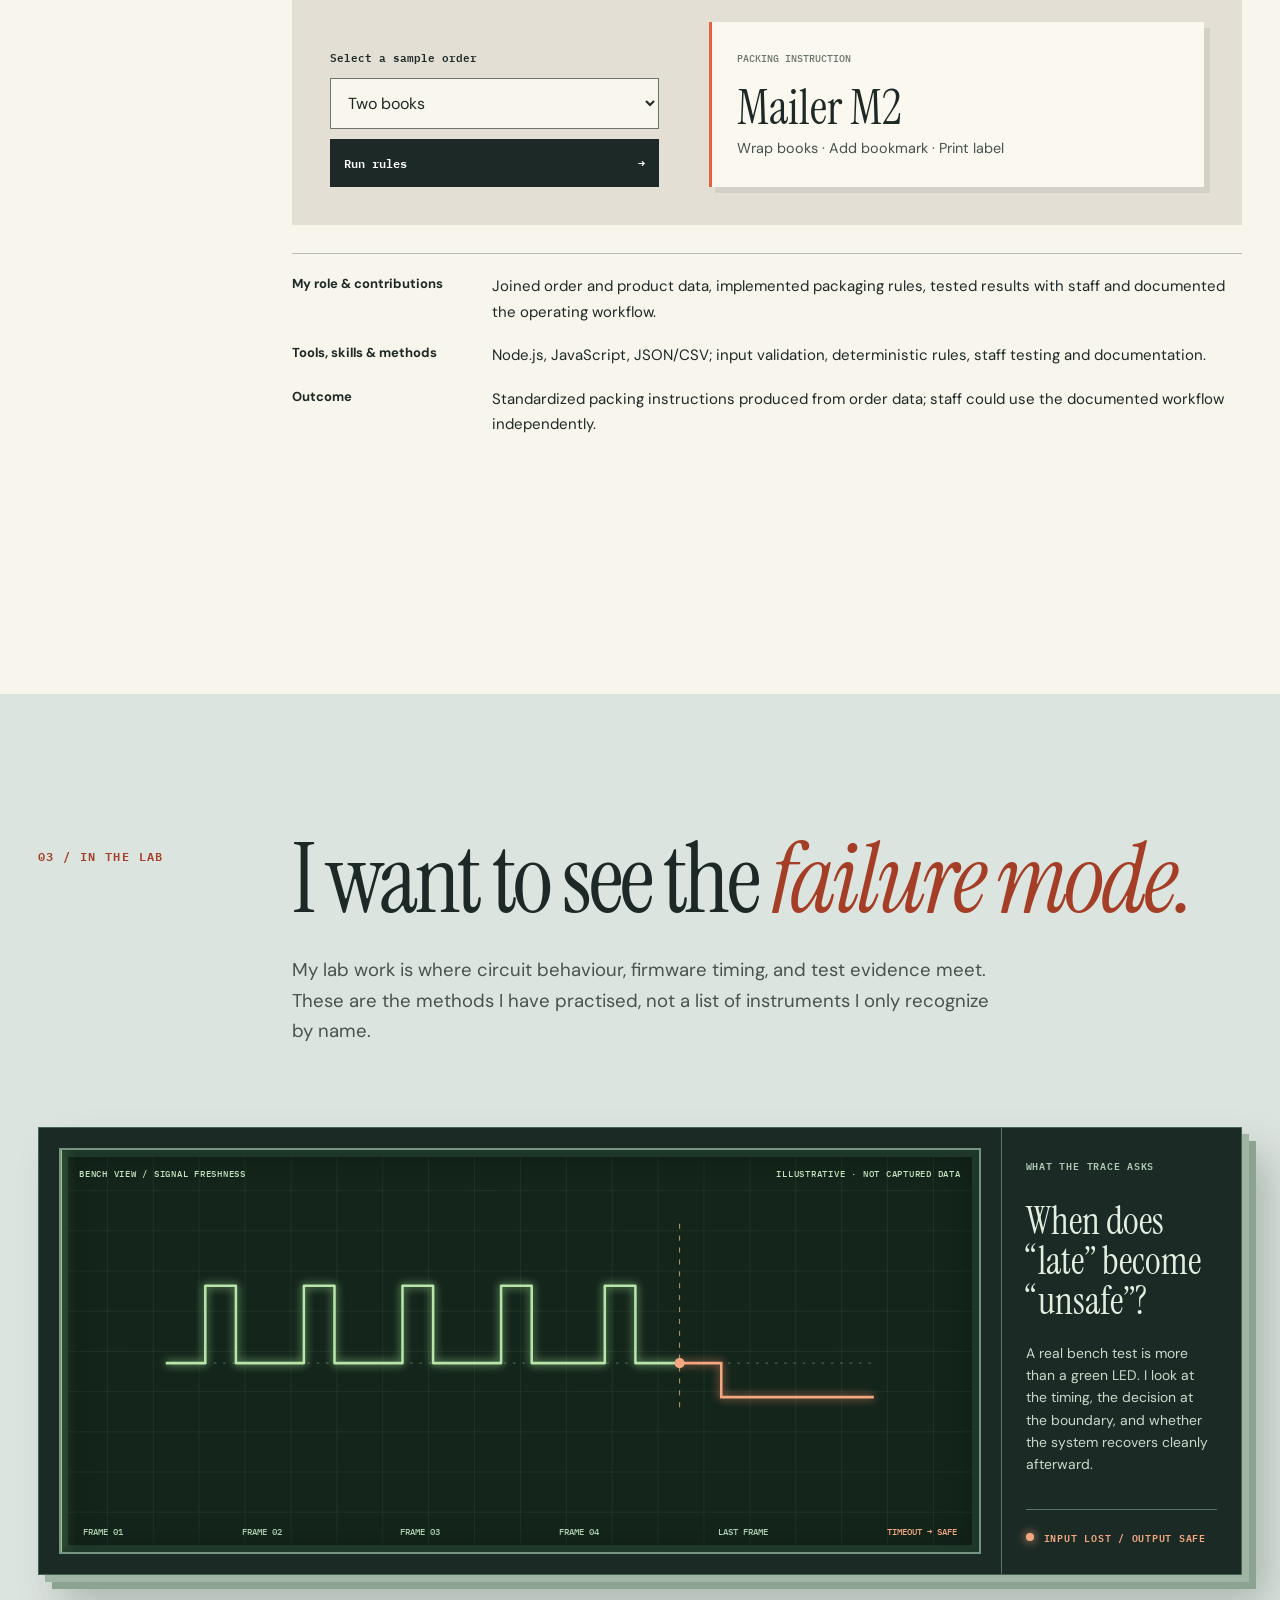
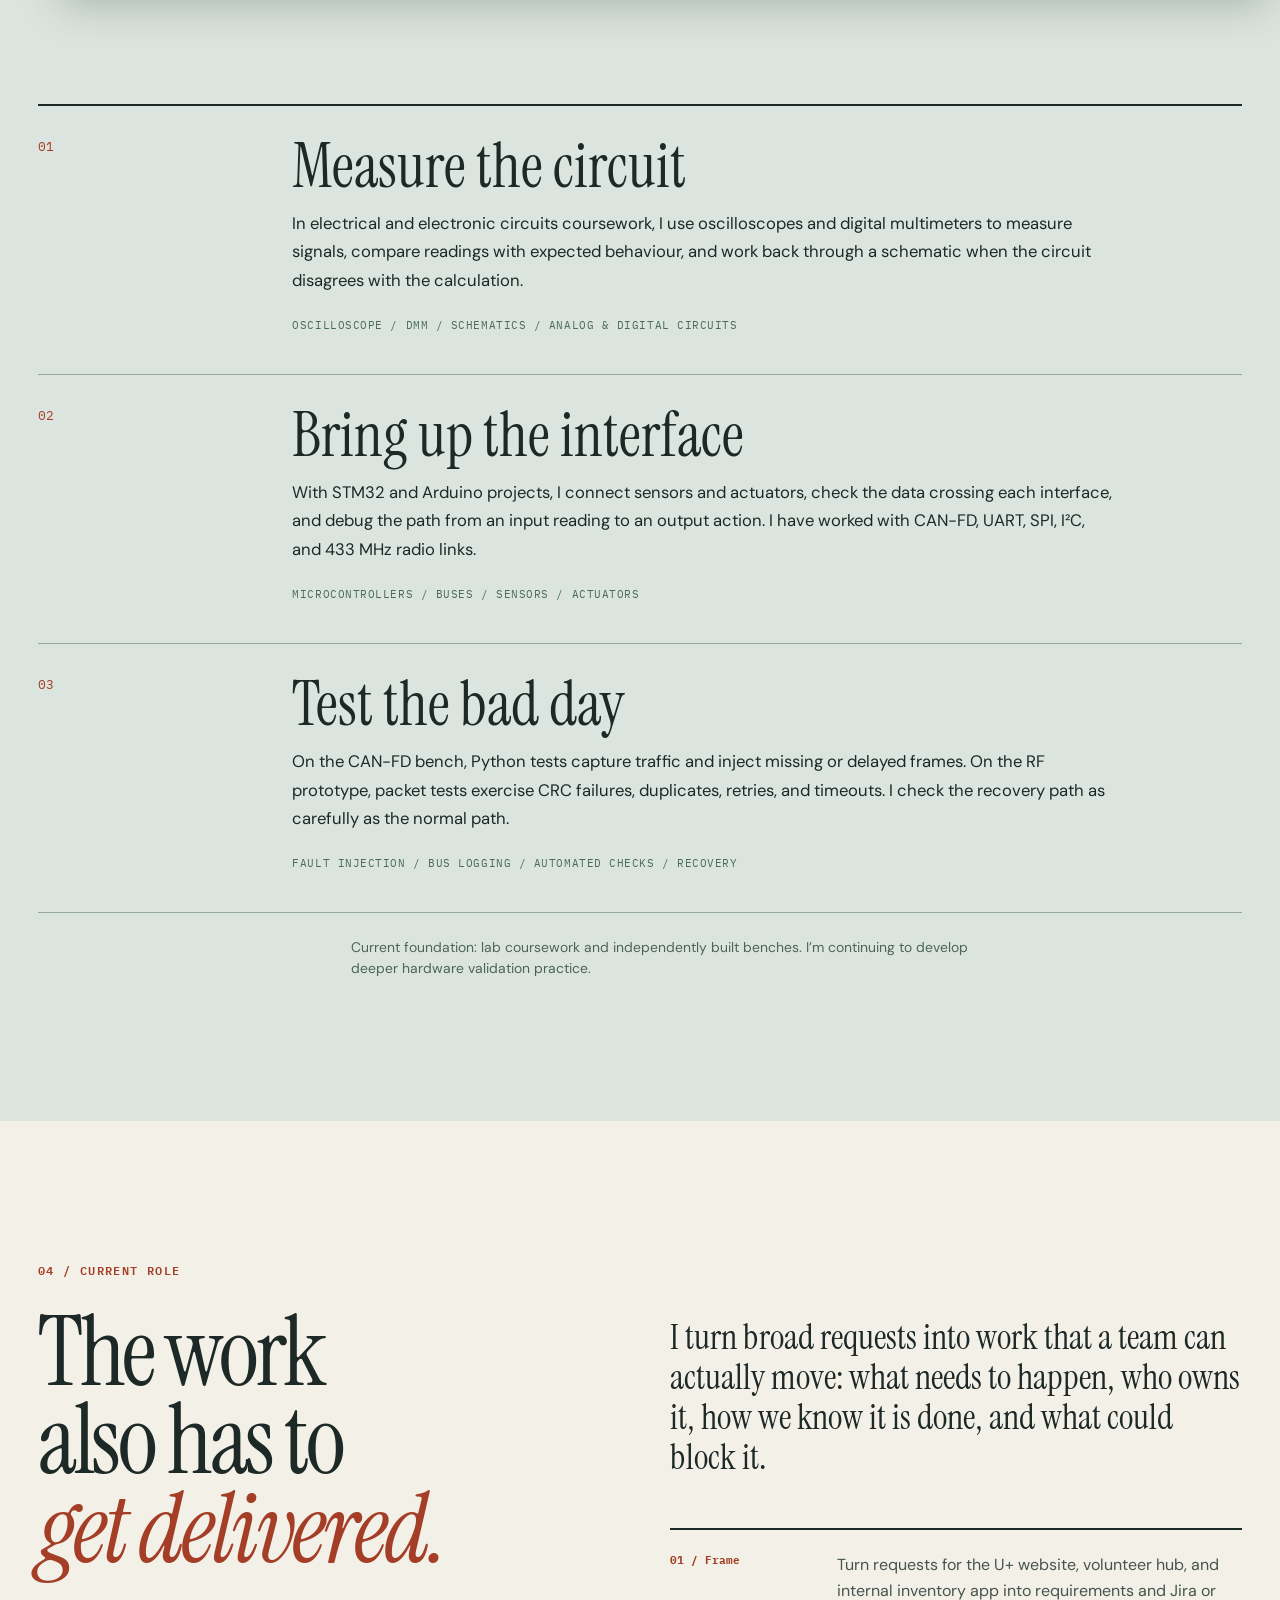
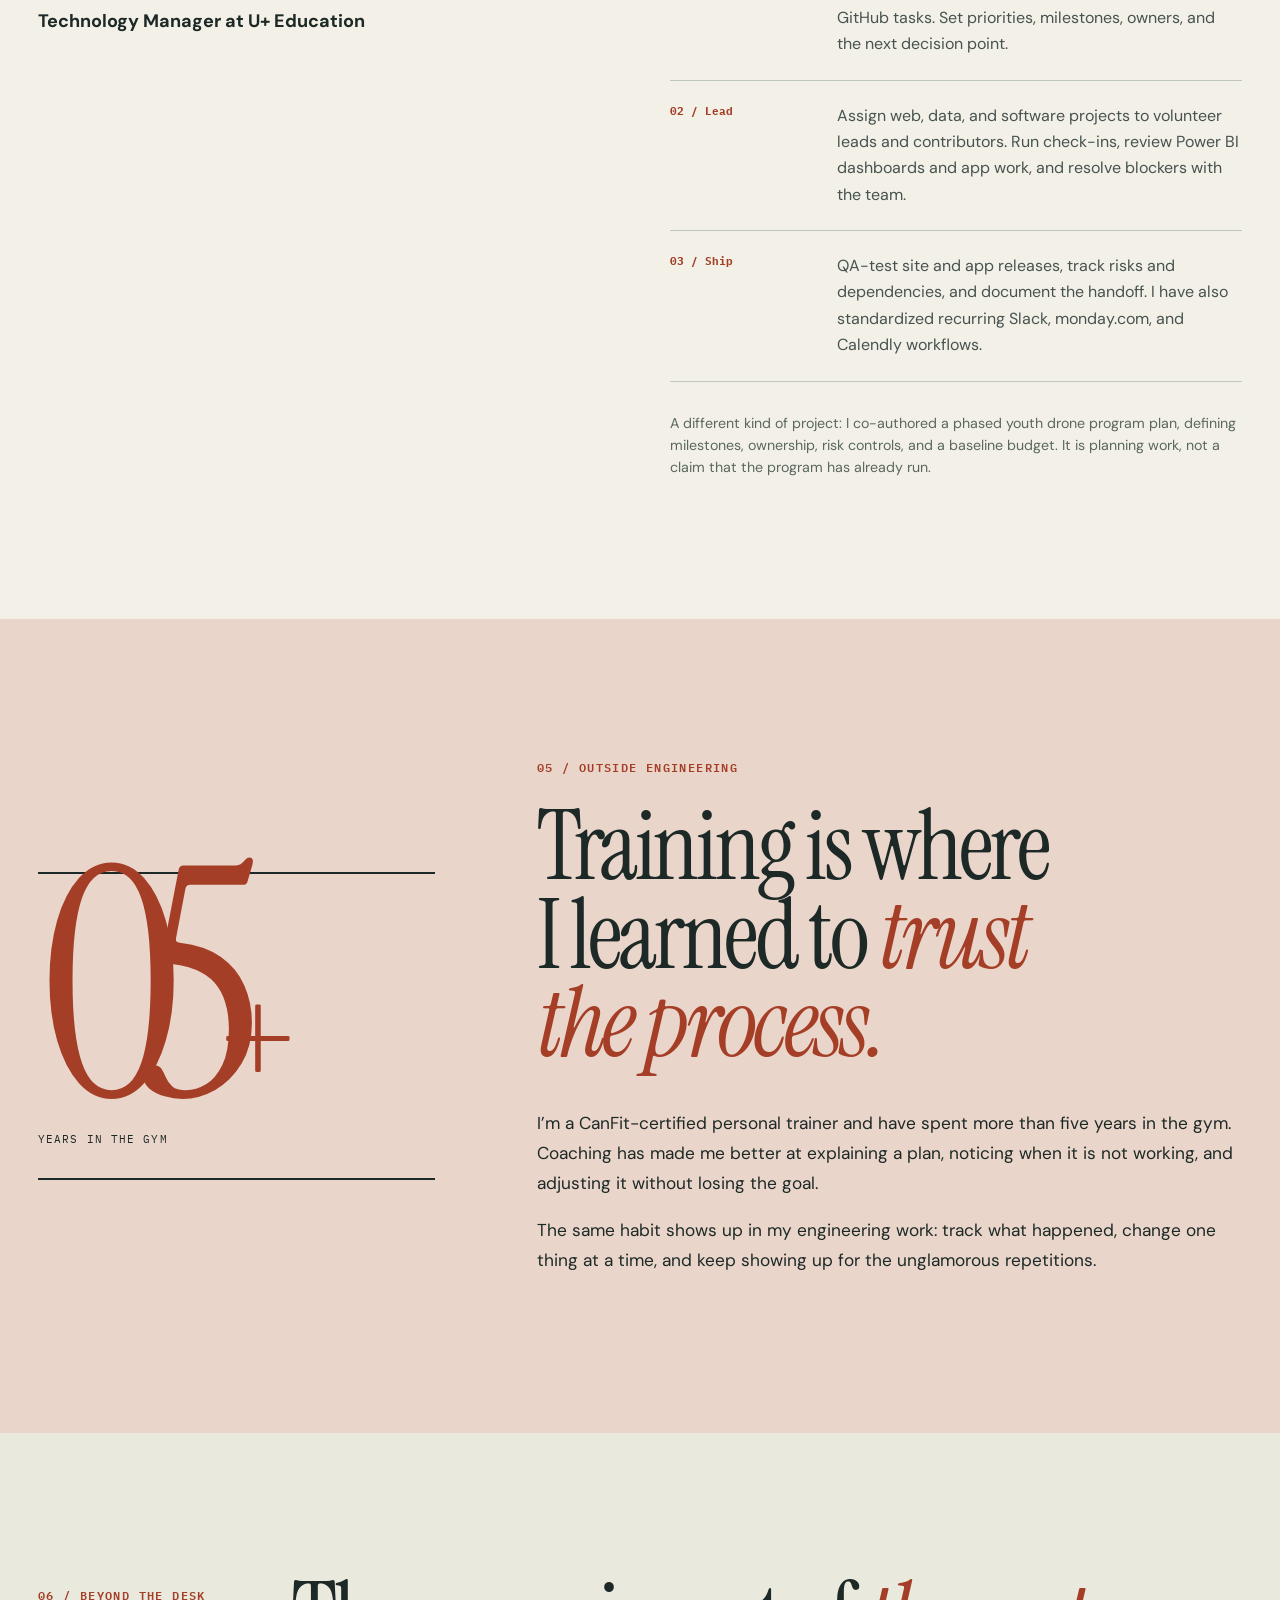
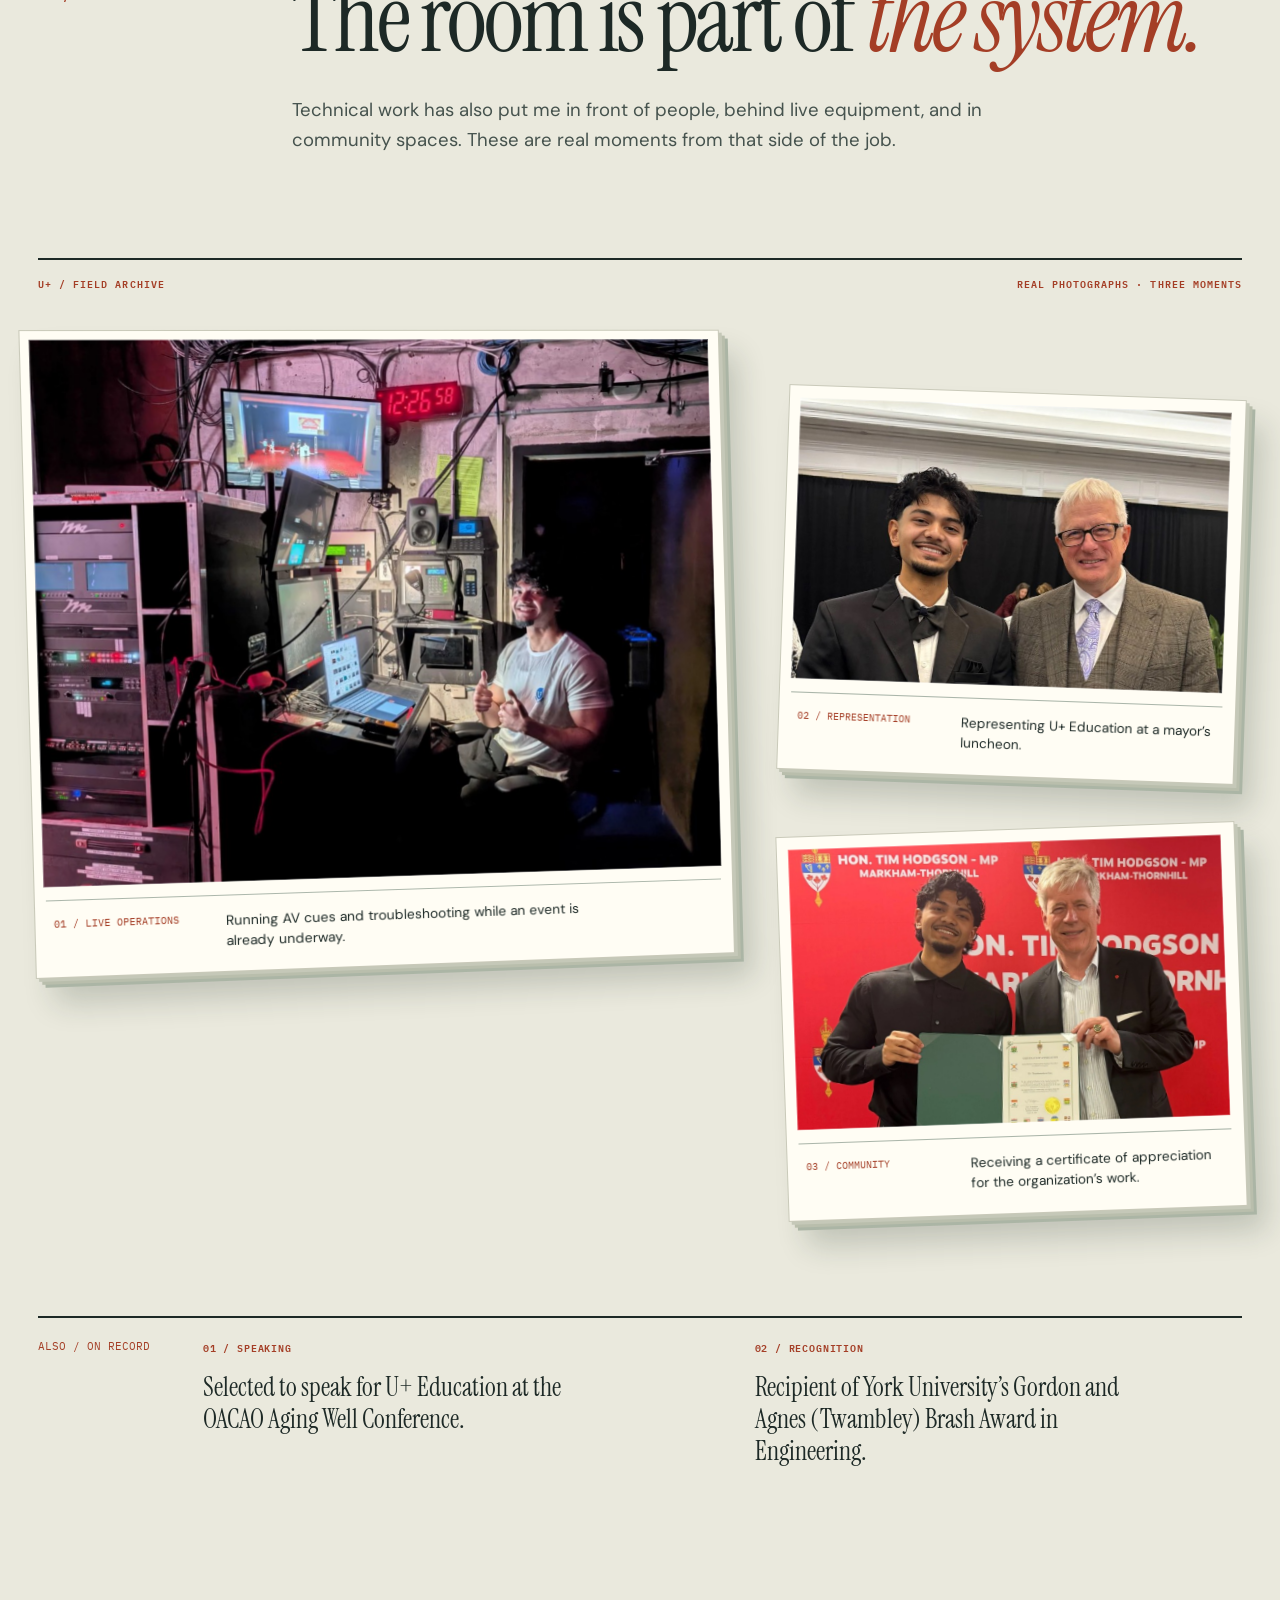
==== commit 15bd7893: "Use supplied portrait as is" ====
--- a/index.html
+++ b/index.html
@@ -77,7 +77,7 @@
         <p class="folio-label" data-reveal>01 / INTRODUCTION</p>
         <div data-reveal>
           <h2 class="editorial-heading">Give me something <em>real enough to fail.</em></h2>
-          <figure class="portrait"><img src="assets/umair-event-portrait.png" width="1324" height="2304" alt="Portrait of Mohammed Umair Jibran in a black polo shirt"><figcaption>Mohammed Umair Jibran · Computer Engineering, York University</figcaption></figure>
+          <figure class="portrait"><img src="assets/umair-selected-photo.jpeg" width="1025" height="1101" alt="Portrait of Mohammed Umair Jibran in a black polo shirt"><figcaption>Mohammed Umair Jibran · Computer Engineering, York University</figcaption></figure>
           <div class="intro-copy">
             <p><strong>My program:</strong> Bachelor of Engineering in Computer Engineering at York University, with graduation expected in 2028.</p>
             <h3>Why I chose engineering</h3><p>I love being able to design something, build it, and understand why it works. Computer Engineering lets me follow an idea through every layer: the circuit sensing an input, the firmware making a decision, and the software turning that decision into something useful. I enjoy that range because I can keep asking how things work, then use what I learn to create something of my own.</p>
--- a/field-notes.css
+++ b/field-notes.css
@@ -448,4 +448,4 @@
 /* Co-op ePortfolio additions */
 .portrait{margin:30px 0;max-width:340px}.portrait img{width:100%;height:auto;display:block;aspect-ratio:auto;object-fit:contain;border-radius:3px}.portrait figcaption{font-size:12px;margin-top:10px;opacity:.75}
 .project-evidence{border-top:1px solid #b9bcb3;margin:28px 0 0;padding-top:20px;display:grid;gap:18px}.project-evidence div{display:grid;grid-template-columns:180px 1fr;gap:20px}.project-evidence dt{font-weight:700;font-size:13px}.project-evidence dd{margin:0;font-size:15px;line-height:1.7}.resume-section{background:#e7e8df}.video-section{background:#f4f1e9}.recording-status{font-size:14px;margin-top:24px;opacity:.75}.contact-links a{overflow-wrap:anywhere}@media(max-width:650px){.project-evidence div{grid-template-columns:1fr;gap:6px}}
-.system-figure{position:relative;isolation:isolate;overflow:hidden}.signal-canvas{position:absolute;inset:30% 0 auto;width:100%;height:200px;z-index:-1;pointer-events:none}.case-study{position:relative;isolation:isolate}.case-study::before{content:"";position:absolute;inset:-12px;pointer-events:none;z-index:-1;opacity:0;transition:opacity .3s;background:radial-gradient(320px circle at var(--glow-x,50%) var(--glow-y,50%),rgba(228,98,66,.09),transparent 80%)}.case-study:hover::before{opacity:1}.intro-copy h3{margin-top:30px}.portrait img{transition:filter .5s,transform .7s}.portrait:hover img{transform:translateY(-5px);filter:contrast(1.04)}.nav-links a{position:relative}.nav-links a::after{content:"";position:absolute;height:2px;background:var(--signal);bottom:-7px;left:0;width:100%;transform:scaleX(0);transform-origin:left;transition:transform .25s}.nav-links a:hover::after{transform:scaleX(1)}@media(prefers-reduced-motion:reduce){.portrait:hover img{transform:none}.case-study::before{display:none}}
+.system-figure{position:relative;isolation:isolate;overflow:hidden}.signal-canvas{position:absolute;inset:30% 0 auto;width:100%;height:200px;z-index:-1;pointer-events:none}.case-study{position:relative;isolation:isolate}.case-study::before{content:"";position:absolute;inset:-12px;pointer-events:none;z-index:-1;opacity:0;transition:opacity .3s;background:radial-gradient(320px circle at var(--glow-x,50%) var(--glow-y,50%),rgba(228,98,66,.09),transparent 80%)}.case-study:hover::before{opacity:1}.intro-copy h3{margin-top:30px}.portrait img{transition:filter .5s,transform .7s}.portrait:hover img{transform:translateY(-5px)}.nav-links a{position:relative}.nav-links a::after{content:"";position:absolute;height:2px;background:var(--signal);bottom:-7px;left:0;width:100%;transform:scaleX(0);transform-origin:left;transition:transform .25s}.nav-links a:hover::after{transform:scaleX(1)}@media(prefers-reduced-motion:reduce){.portrait:hover img{transform:none}.case-study::before{display:none}}
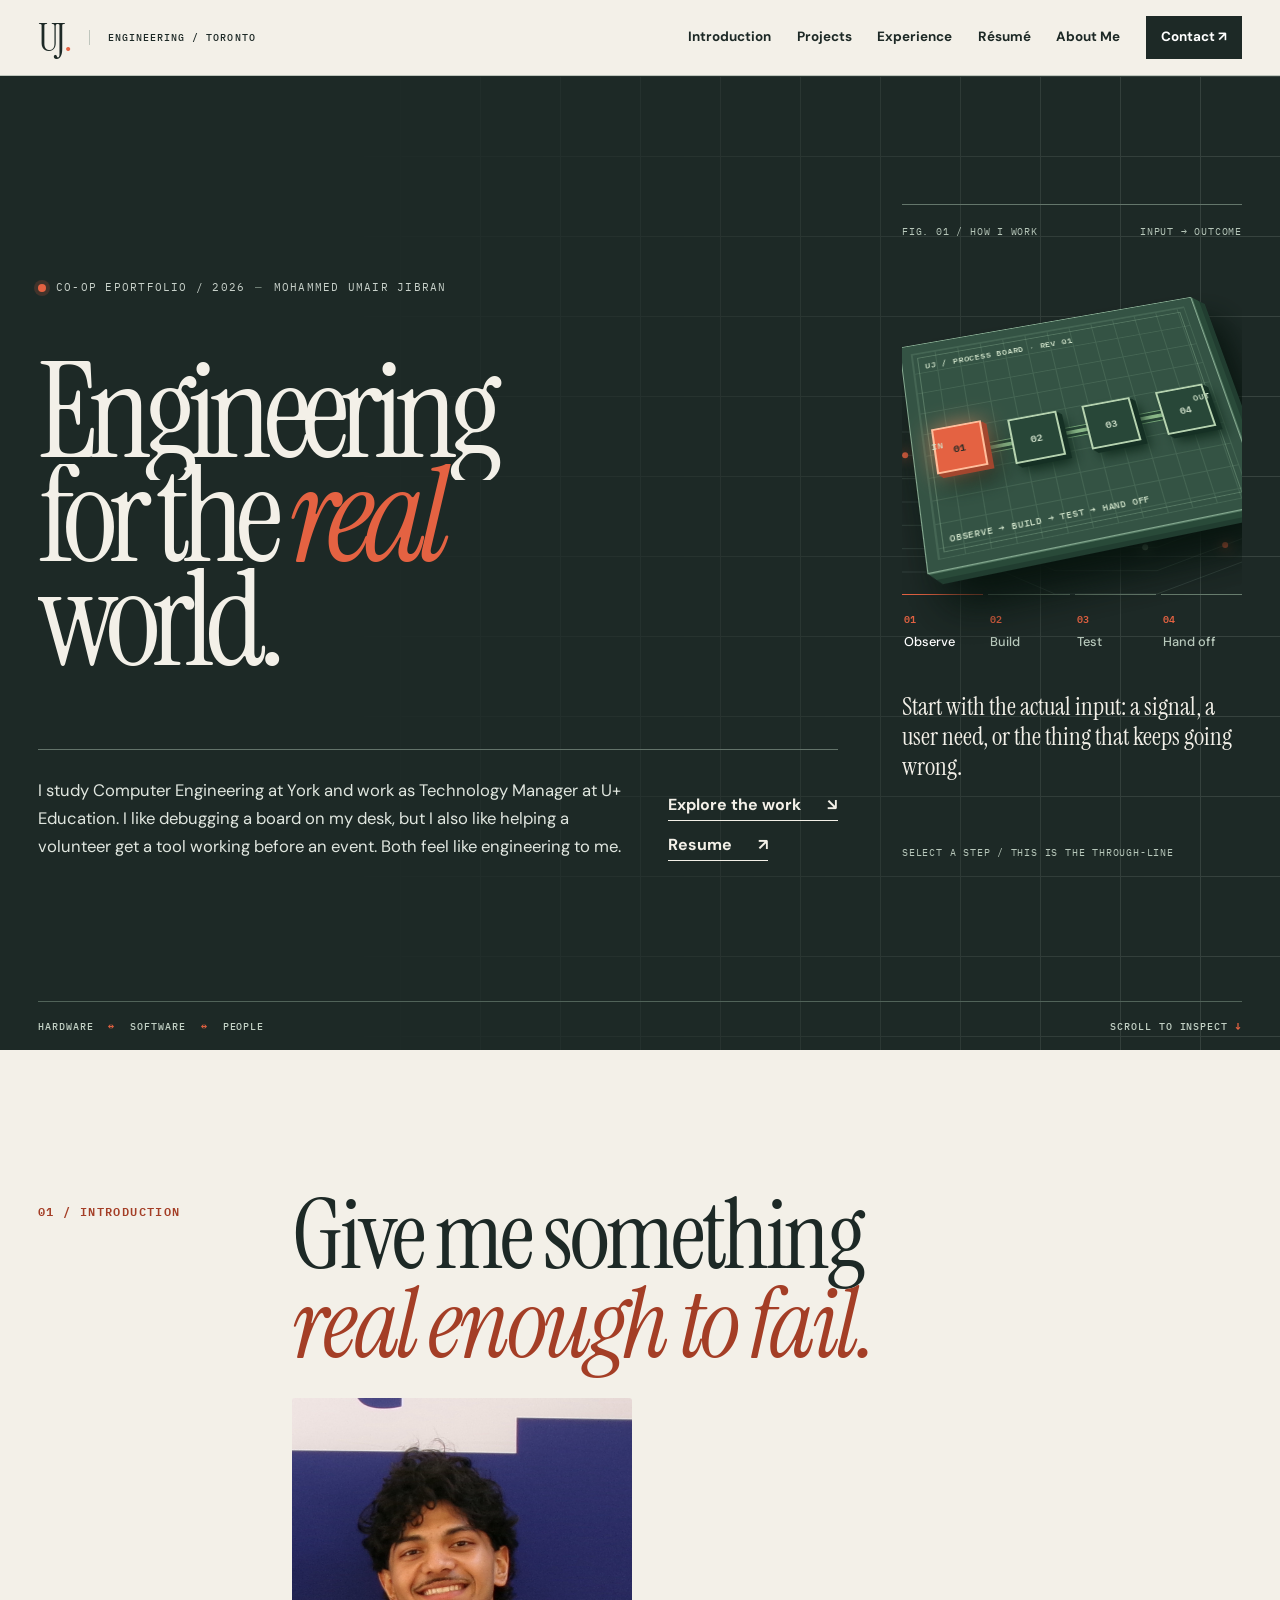
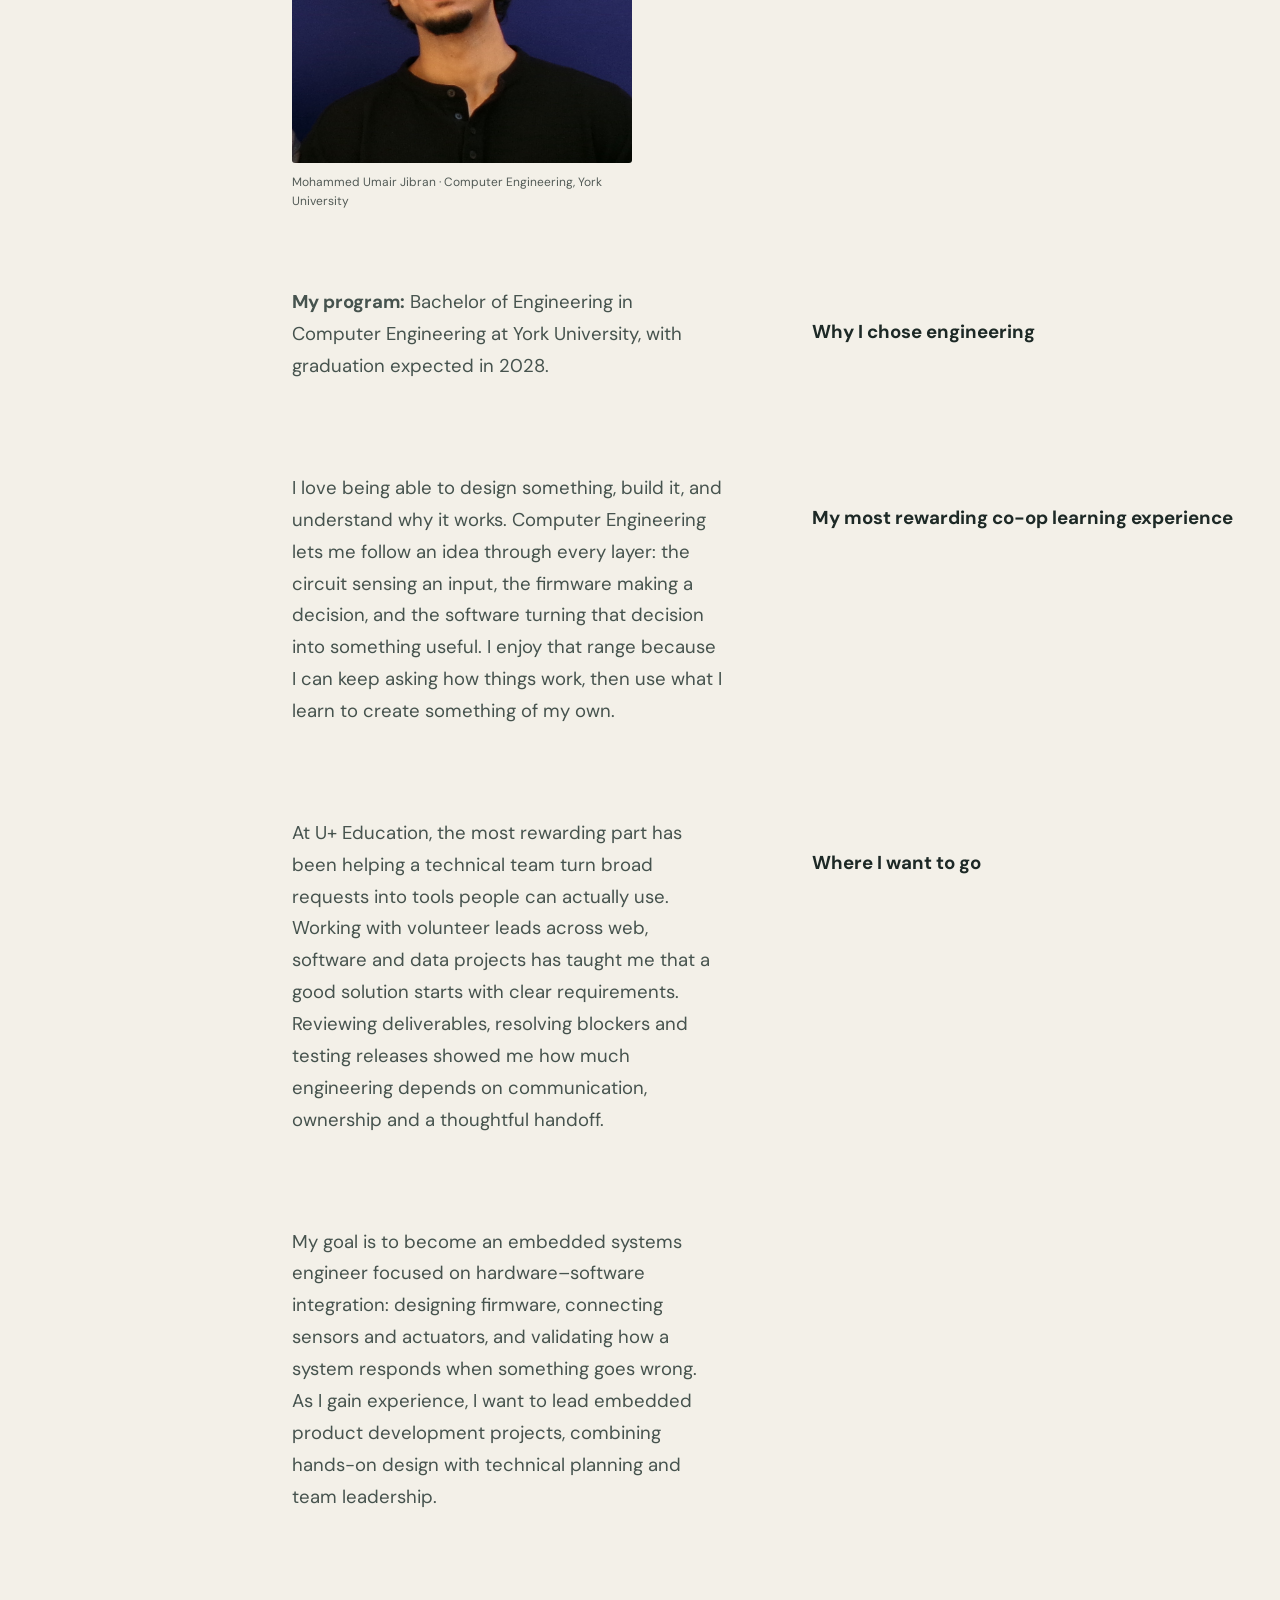
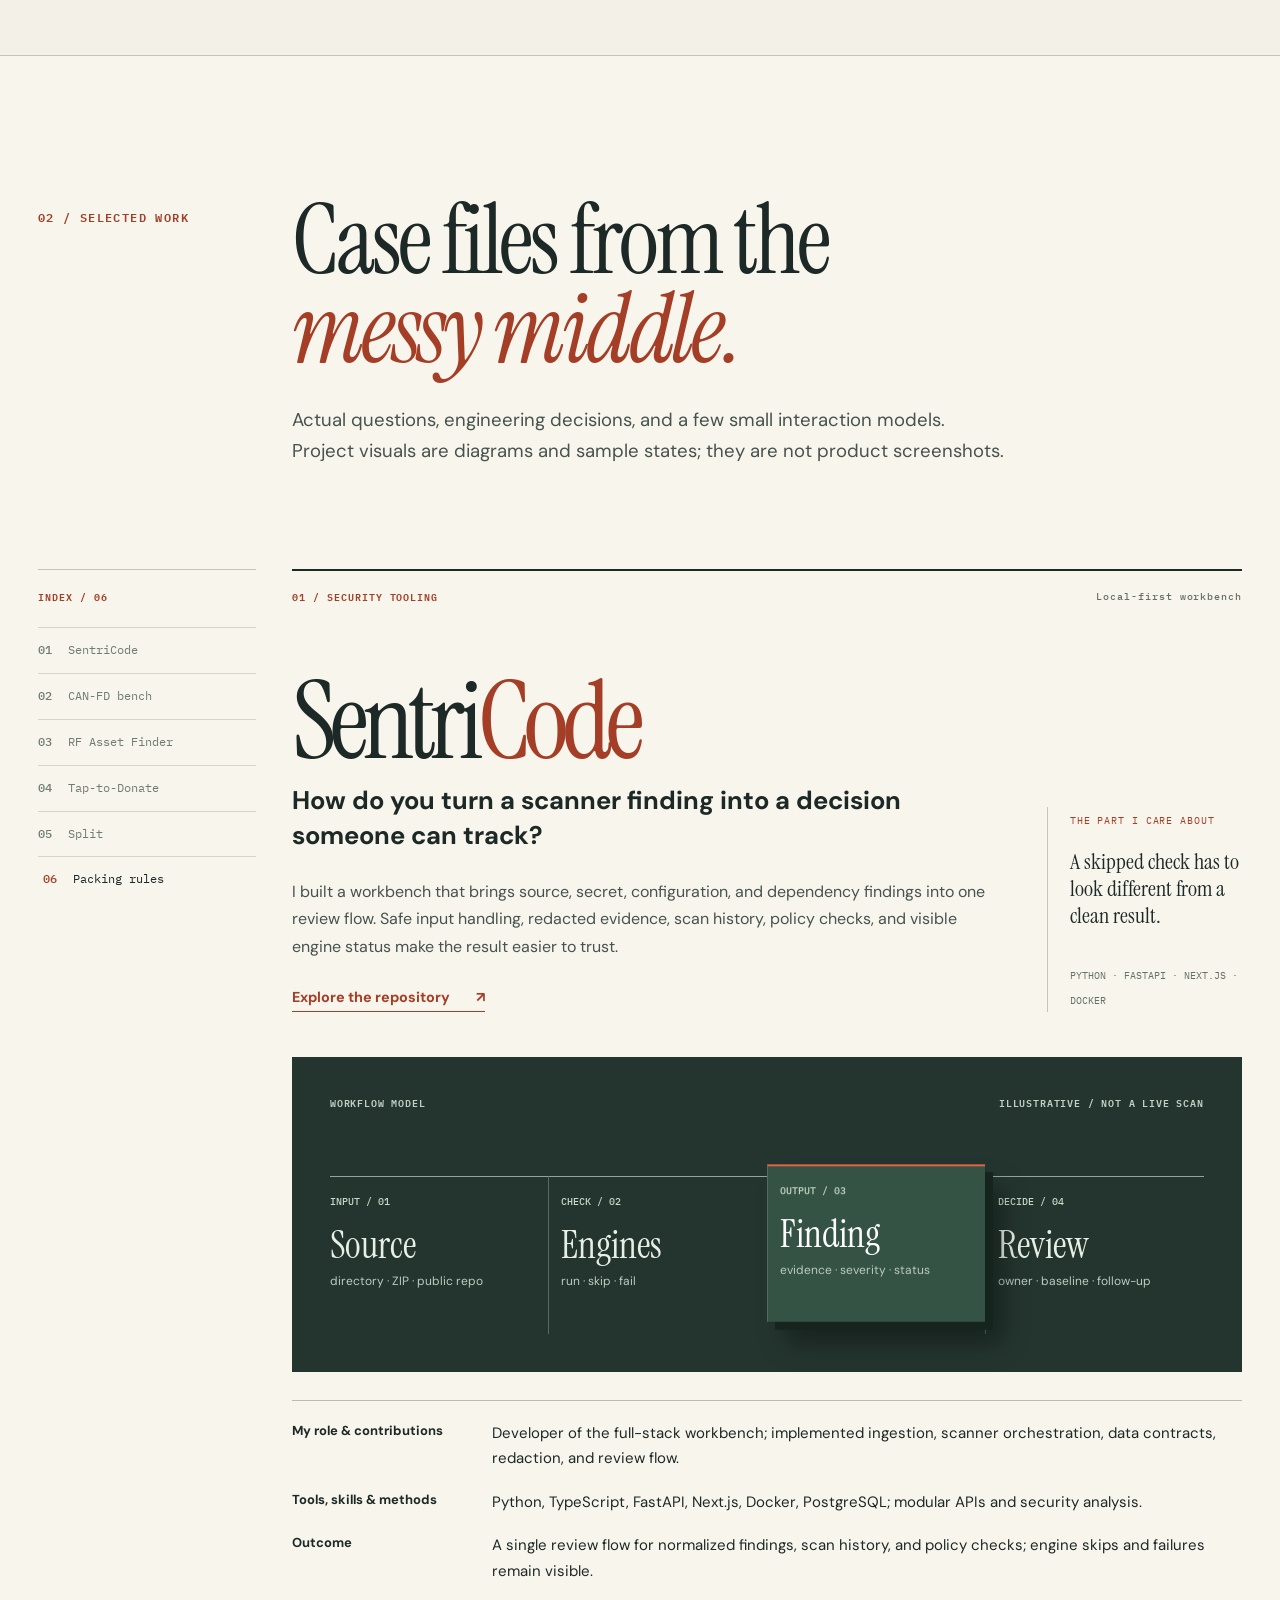
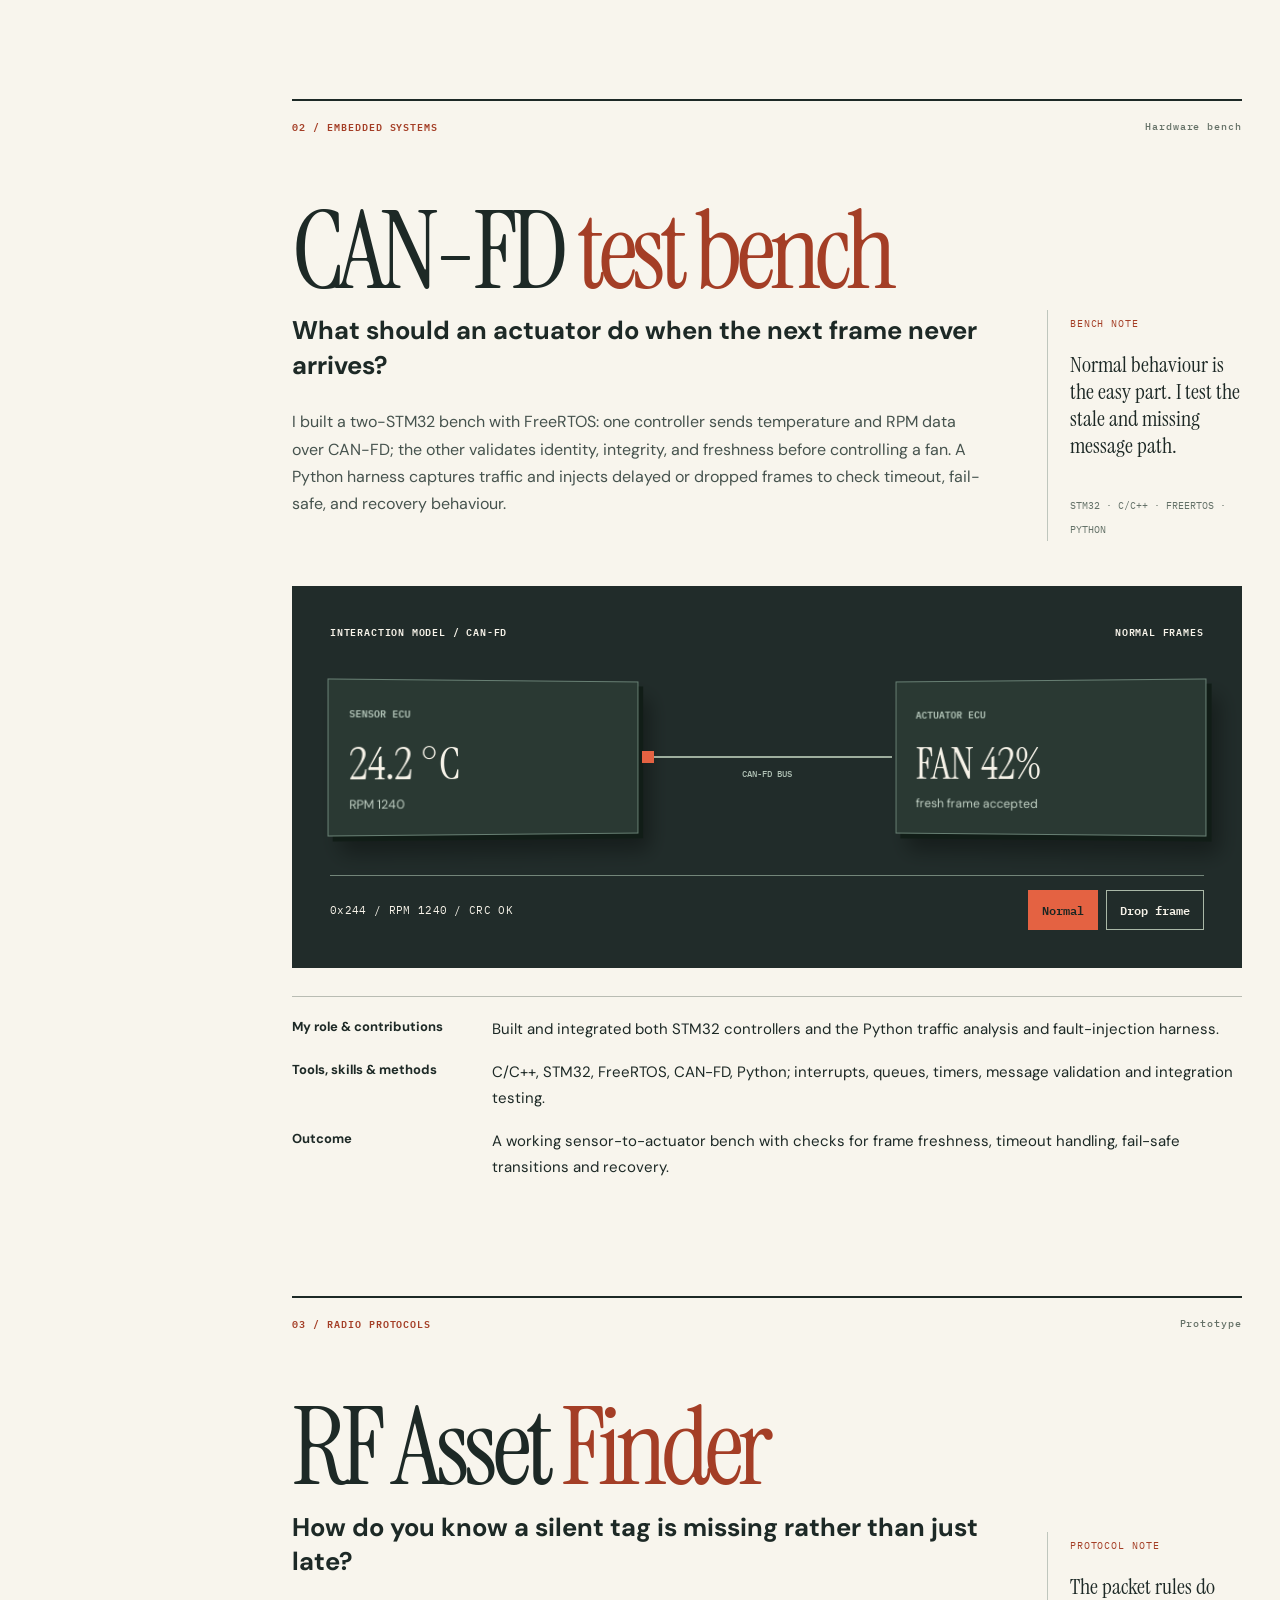
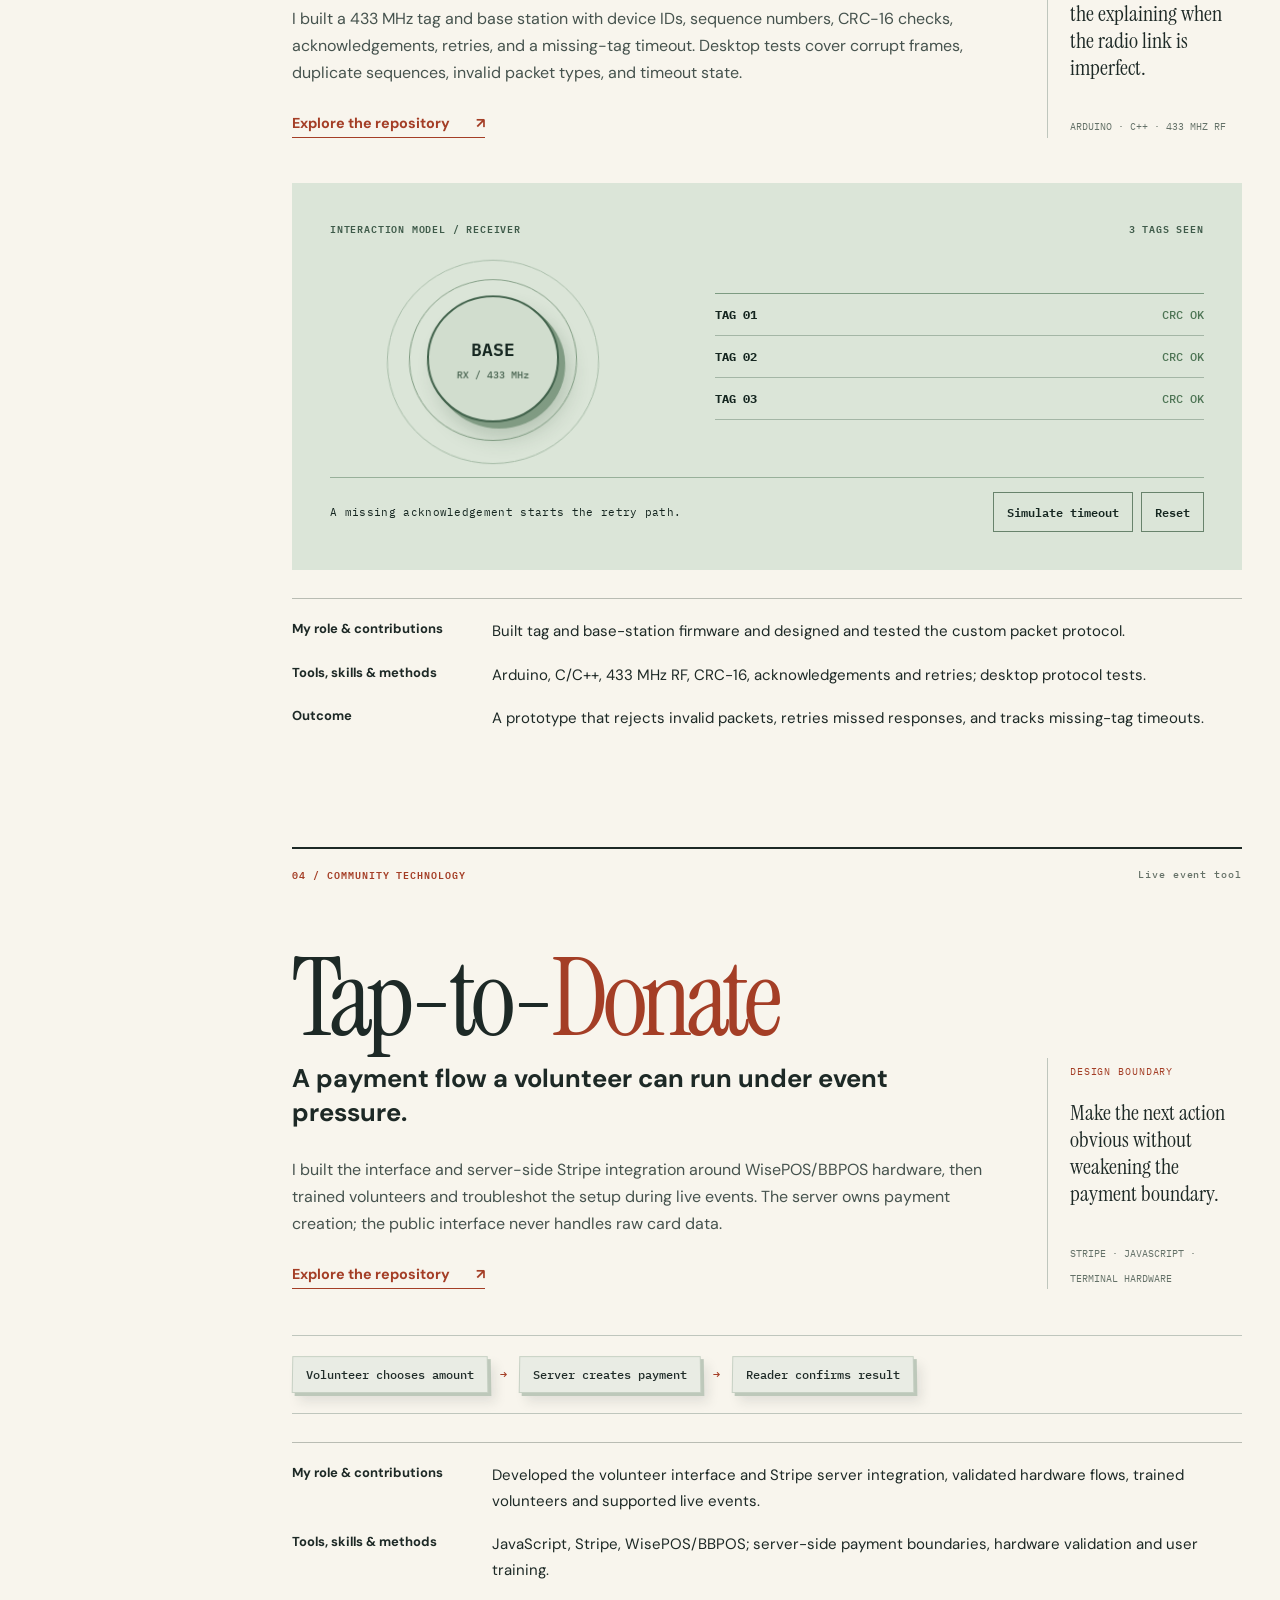
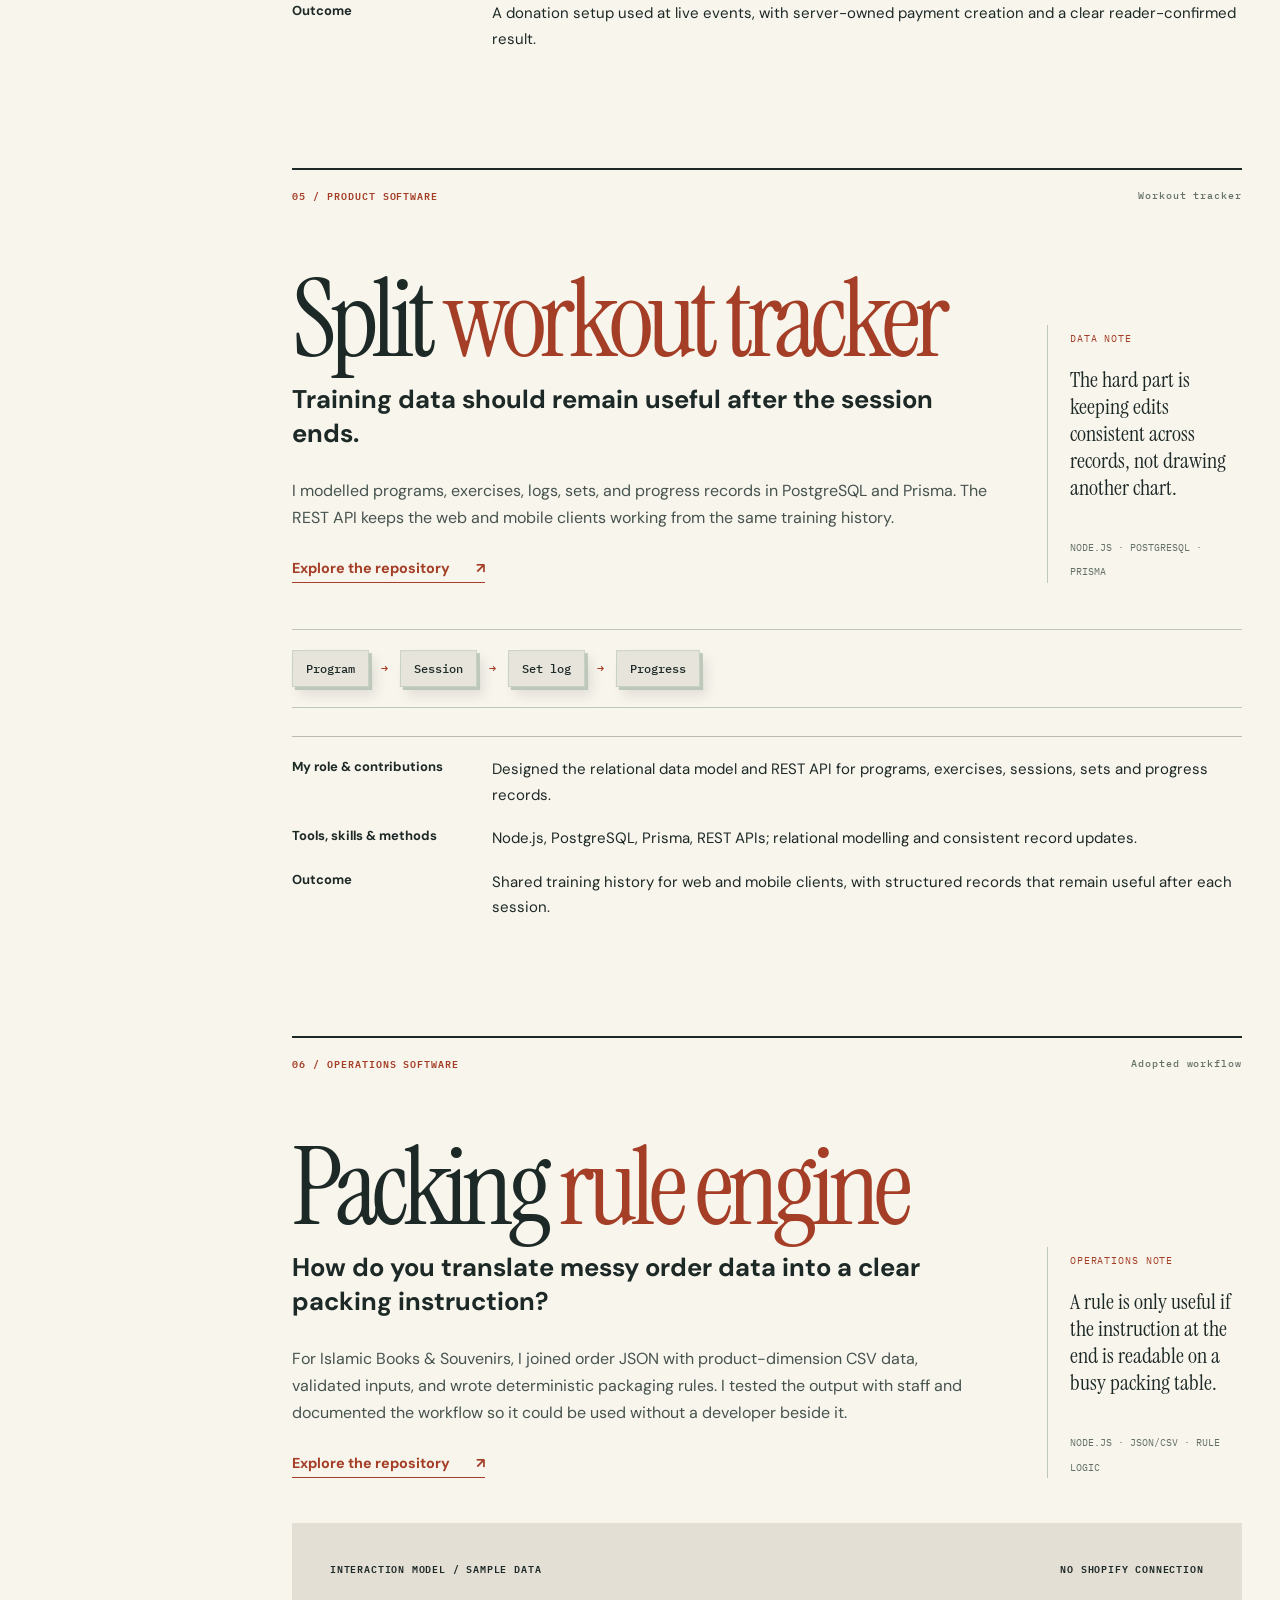
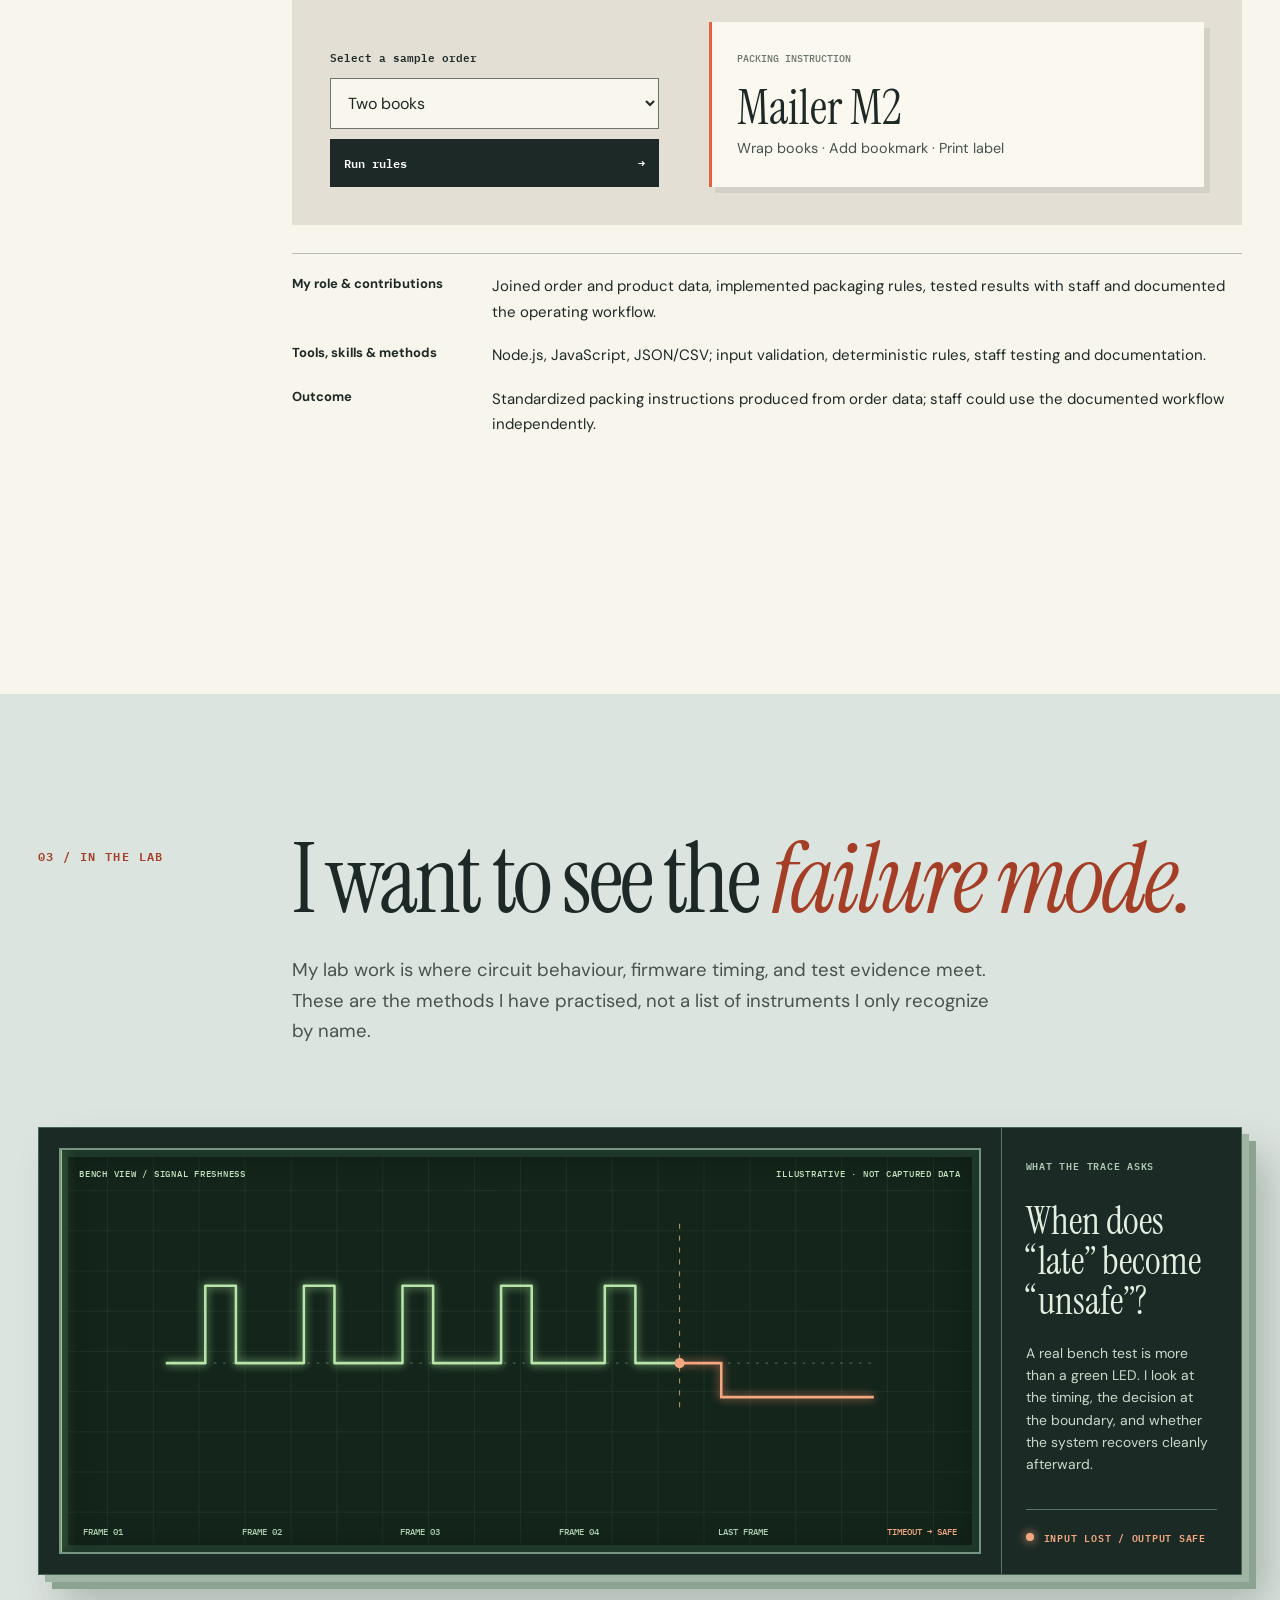
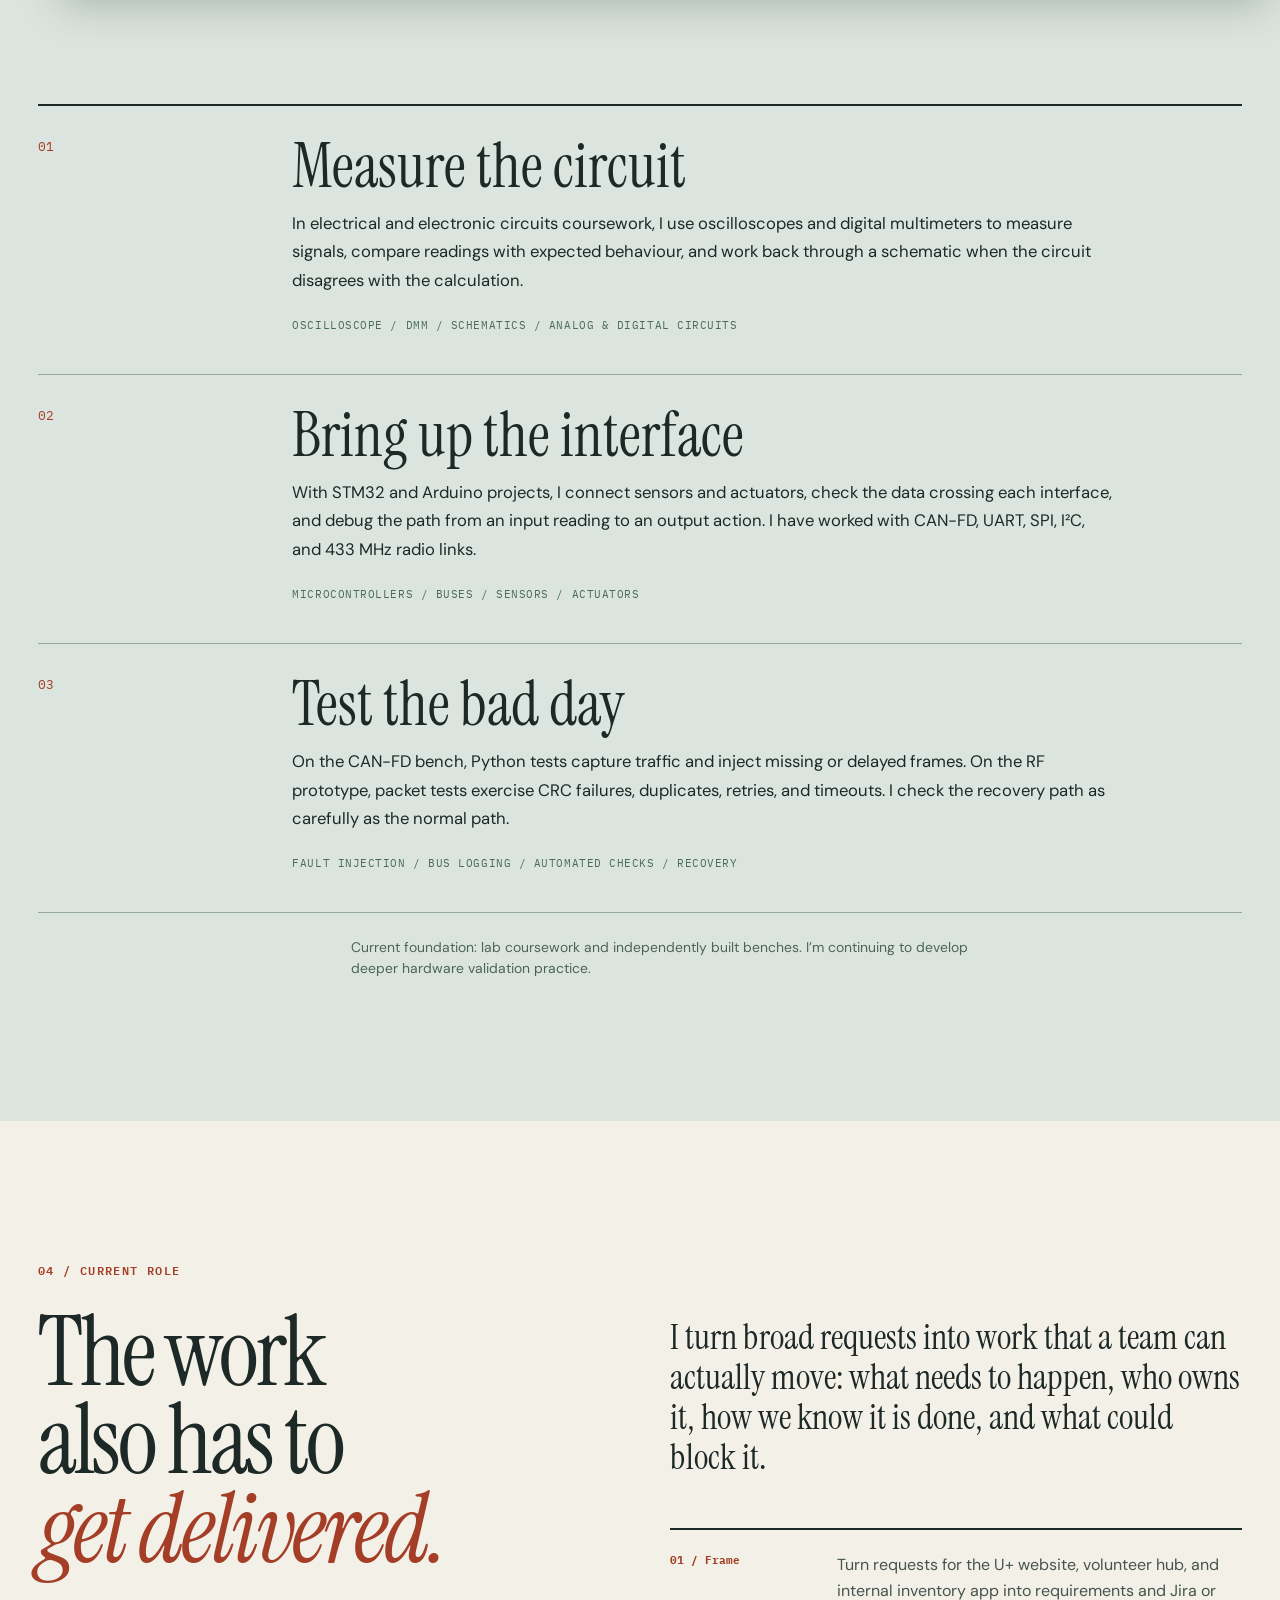
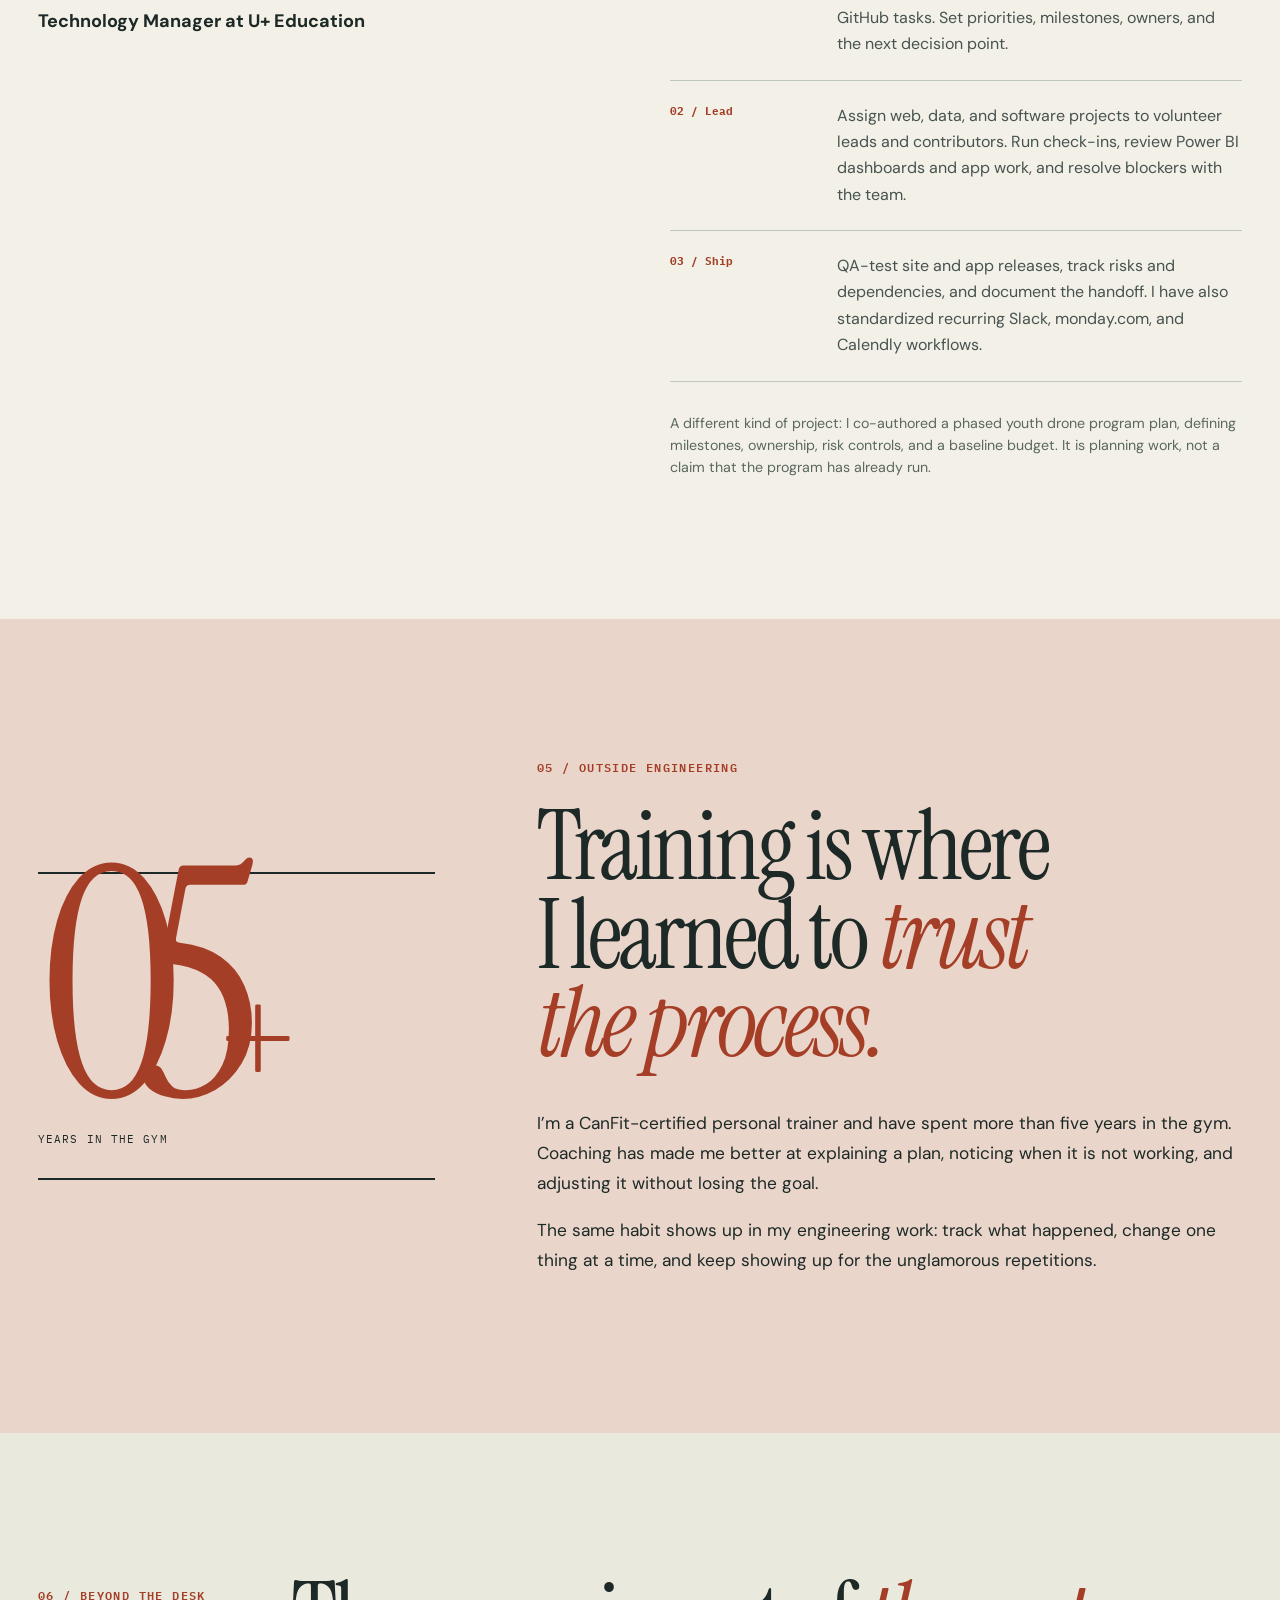
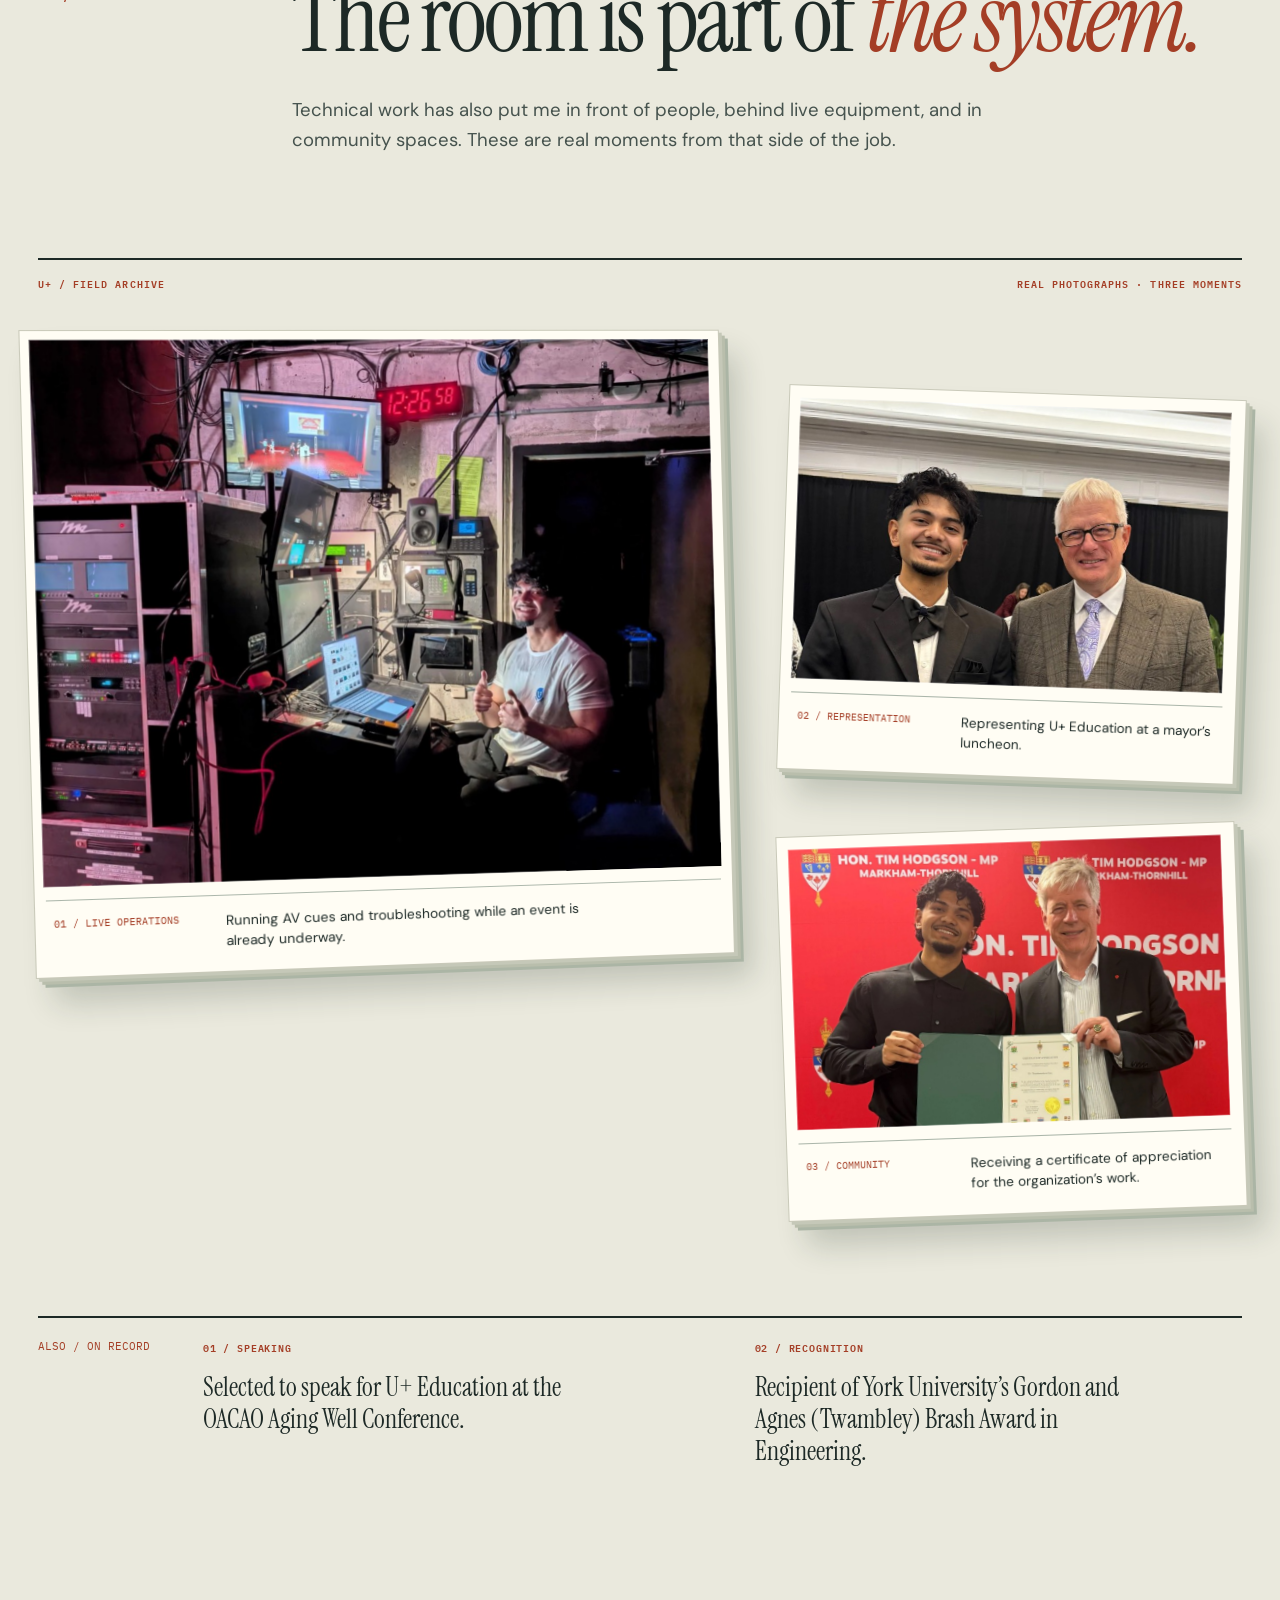
==== commit 75559acf: "Keep About Me section focused on recorded video" ====
--- a/index.html
+++ b/index.html
@@ -224,7 +224,7 @@
     </section>
 
     <section class="section-pad resume-section" id="resume"><div class="wrap intro-grid"><p class="folio-label">RÉSUMÉ / DOWNLOAD</p><div><h2 class="editorial-heading">Experience you can <em>take with you.</em></h2><p class="section-deck">Bachelor of Engineering in Computer Engineering · York University · Expected 2028. Experience in technology leadership, software development, embedded systems and technical operations.</p><p><a class="text-link" href="assets/Mohammed_Umair_Jibran_Resume.pdf" download>Download résumé (PDF) ↓</a></p></div></div></section>
-    <section class="section-pad video-section" id="video"><div class="wrap intro-grid"><p class="folio-label">ABOUT ME / PRESENTATION</p><div><h2 class="editorial-heading">The skills behind <em>the work.</em></h2><p class="section-deck">A narrated introduction to my program, practical learning, technical projects and career direction.</p><a class="text-link" href="about-me.html">Open the About Me slideshow ↗</a><p class="recording-downloads"><a href="assets/About-Me.pptx" download>Download slides (PowerPoint)</a> · <a href="assets/About-Me-Script.md" download>Download narration script</a></p><p class="recording-status">Narrated video coming soon. The presentation is available now.</p><div id="recorded-video"></div></div></div></section>
+    <section class="section-pad video-section" id="video"><div class="wrap intro-grid"><p class="folio-label">ABOUT ME / VIDEO</p><div><h2 class="editorial-heading">The skills behind <em>the work.</em></h2><p class="section-deck">A narrated introduction to my program, practical learning, technical projects and career direction.</p><div id="recorded-video"><video controls playsinline preload="metadata" poster="assets/about-me-poster.png" aria-label="About Me: program, co-op experience, new skills and career goal"><source src="assets/about-me.mp4" type="video/mp4">Your browser does not support embedded video. <a href="assets/about-me.mp4">Watch or download the About Me video</a>.</video><p class="video-caption">About Me · 3 minutes 59 seconds · <a href="assets/about-me.mp4" download>Download video (MP4)</a></p></div></div></div></section>
     <section class="closing-section section-pad" id="contact">
       <div class="wrap closing-grid">
         <div><p class="folio-label">07 / CONTACT</p><h2>Have a problem that crosses <em>layers?</em></h2><p>Embedded systems, software, lab testing, project delivery, or the awkward space between them.</p></div>
--- a/field-notes.css
+++ b/field-notes.css
@@ -449,3 +449,5 @@
 .portrait{margin:30px 0;max-width:340px}.portrait img{width:100%;height:auto;display:block;aspect-ratio:auto;object-fit:contain;border-radius:3px}.portrait figcaption{font-size:12px;margin-top:10px;opacity:.75}
 .project-evidence{border-top:1px solid #b9bcb3;margin:28px 0 0;padding-top:20px;display:grid;gap:18px}.project-evidence div{display:grid;grid-template-columns:180px 1fr;gap:20px}.project-evidence dt{font-weight:700;font-size:13px}.project-evidence dd{margin:0;font-size:15px;line-height:1.7}.resume-section{background:#e7e8df}.video-section{background:#f4f1e9}.recording-status{font-size:14px;margin-top:24px;opacity:.75}.contact-links a{overflow-wrap:anywhere}@media(max-width:650px){.project-evidence div{grid-template-columns:1fr;gap:6px}}
 .system-figure{position:relative;isolation:isolate;overflow:hidden}.signal-canvas{position:absolute;inset:30% 0 auto;width:100%;height:200px;z-index:-1;pointer-events:none}.case-study{position:relative;isolation:isolate}.case-study::before{content:"";position:absolute;inset:-12px;pointer-events:none;z-index:-1;opacity:0;transition:opacity .3s;background:radial-gradient(320px circle at var(--glow-x,50%) var(--glow-y,50%),rgba(228,98,66,.09),transparent 80%)}.case-study:hover::before{opacity:1}.intro-copy h3{margin-top:30px}.portrait img{transition:filter .5s,transform .7s}.portrait:hover img{transform:translateY(-5px)}.nav-links a{position:relative}.nav-links a::after{content:"";position:absolute;height:2px;background:var(--signal);bottom:-7px;left:0;width:100%;transform:scaleX(0);transform-origin:left;transition:transform .25s}.nav-links a:hover::after{transform:scaleX(1)}@media(prefers-reduced-motion:reduce){.portrait:hover img{transform:none}.case-study::before{display:none}}
+
+#recorded-video{margin:32px 0}#recorded-video video{display:block;width:100%;height:auto;aspect-ratio:583/328;background:#111;border-radius:3px}.video-caption{font-size:14px;color:var(--ink-soft);margin:12px 0 28px}
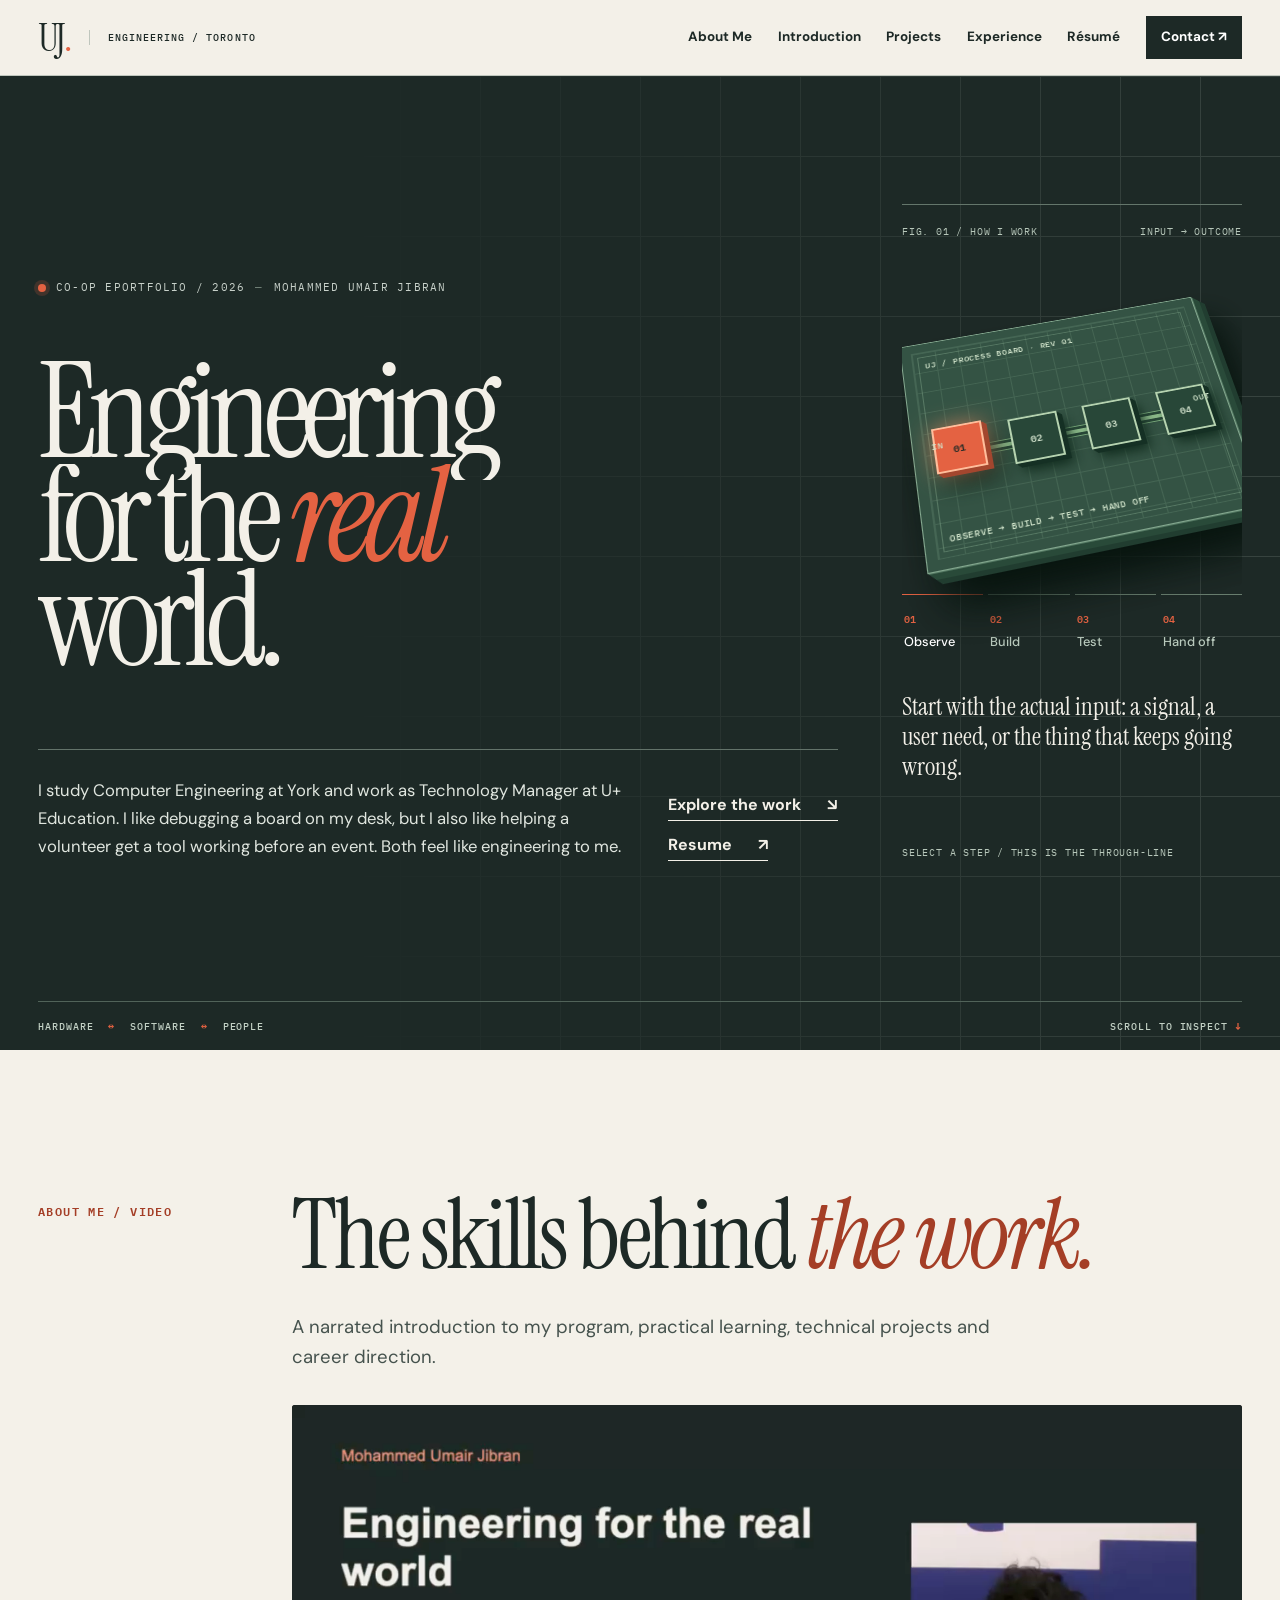
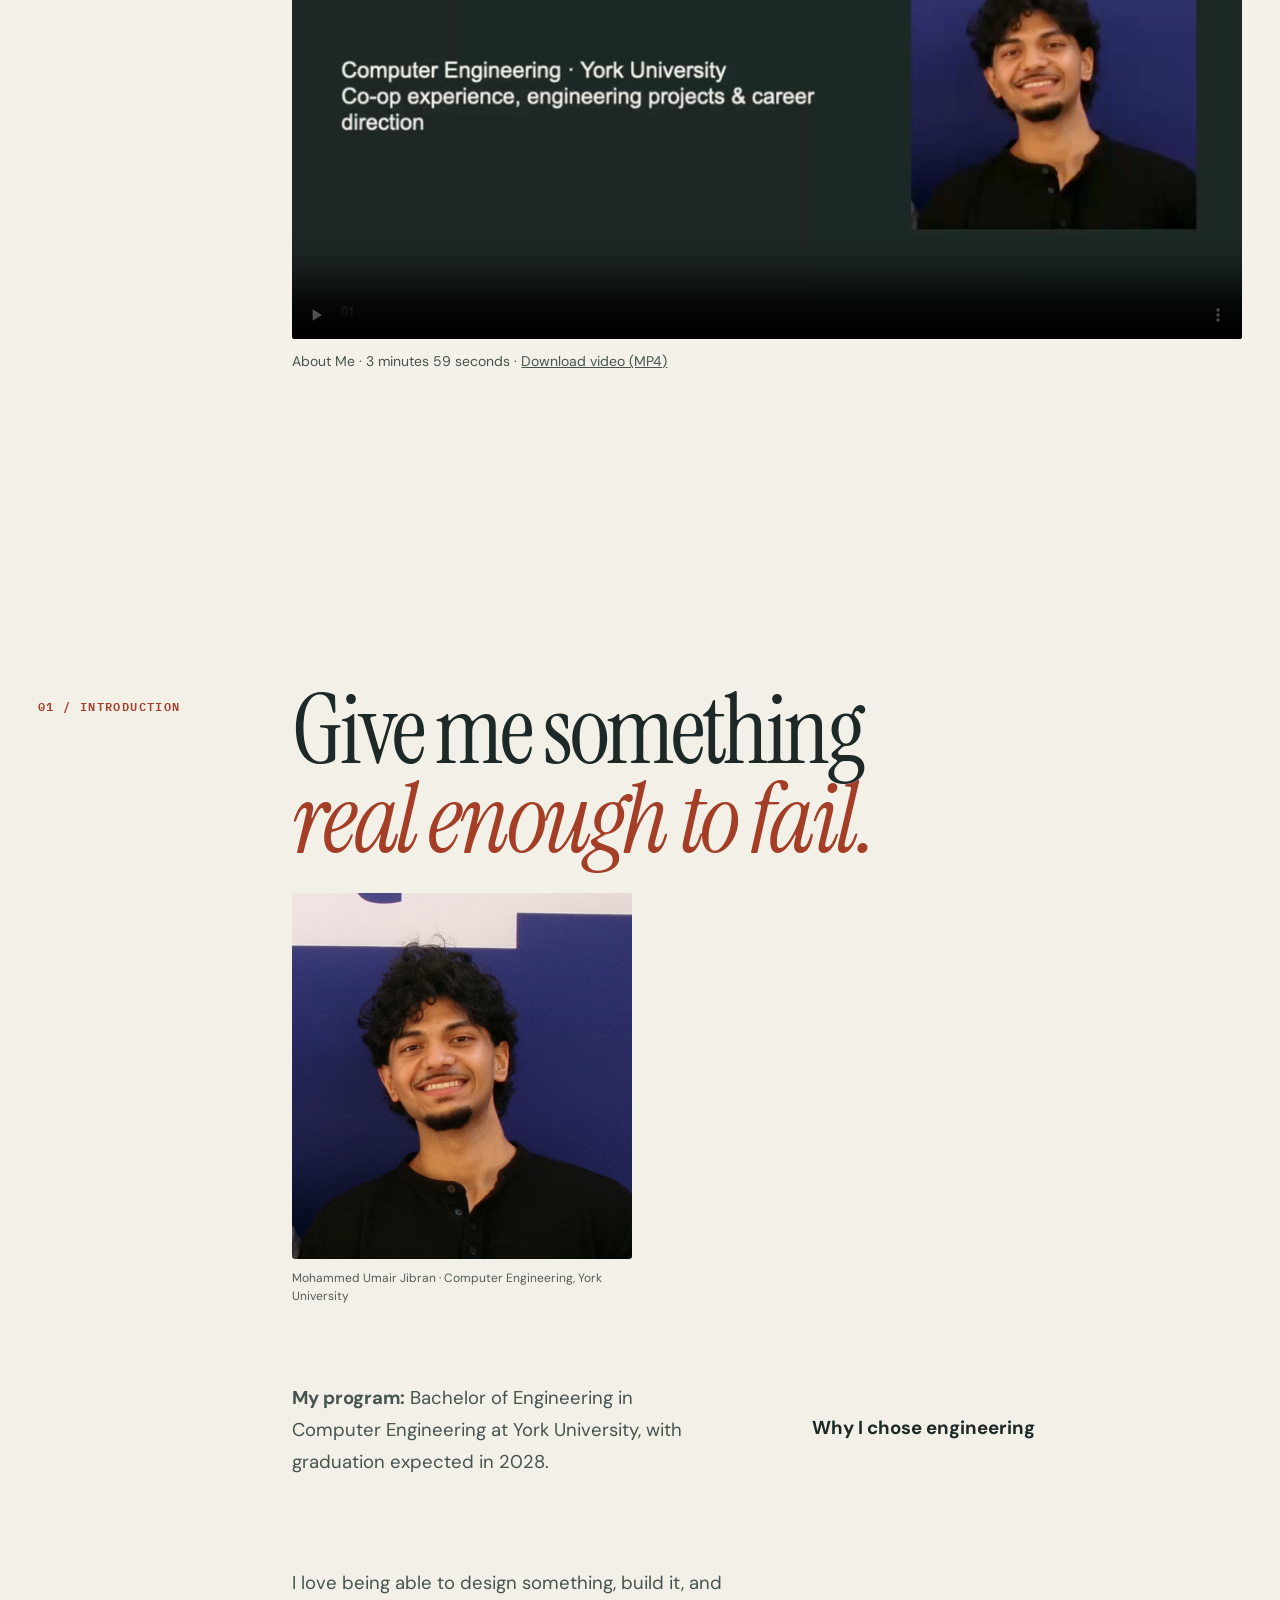
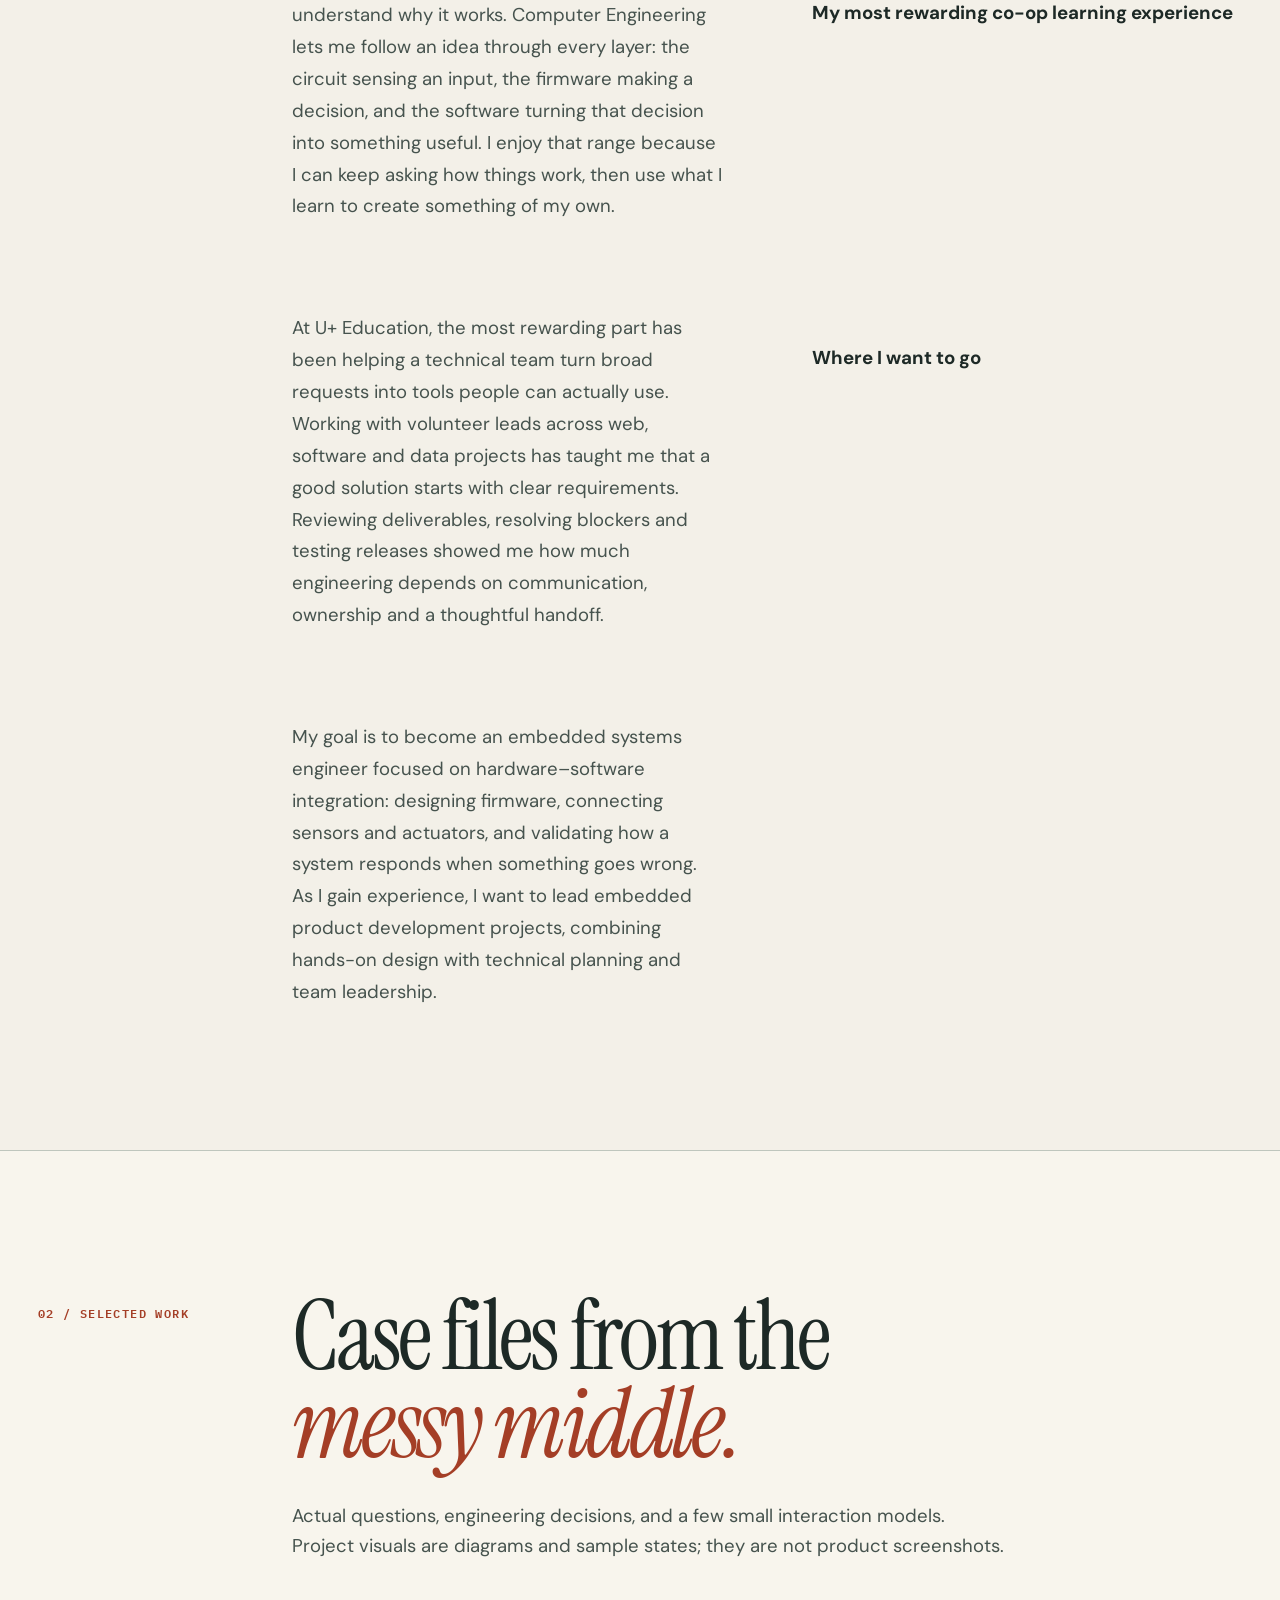
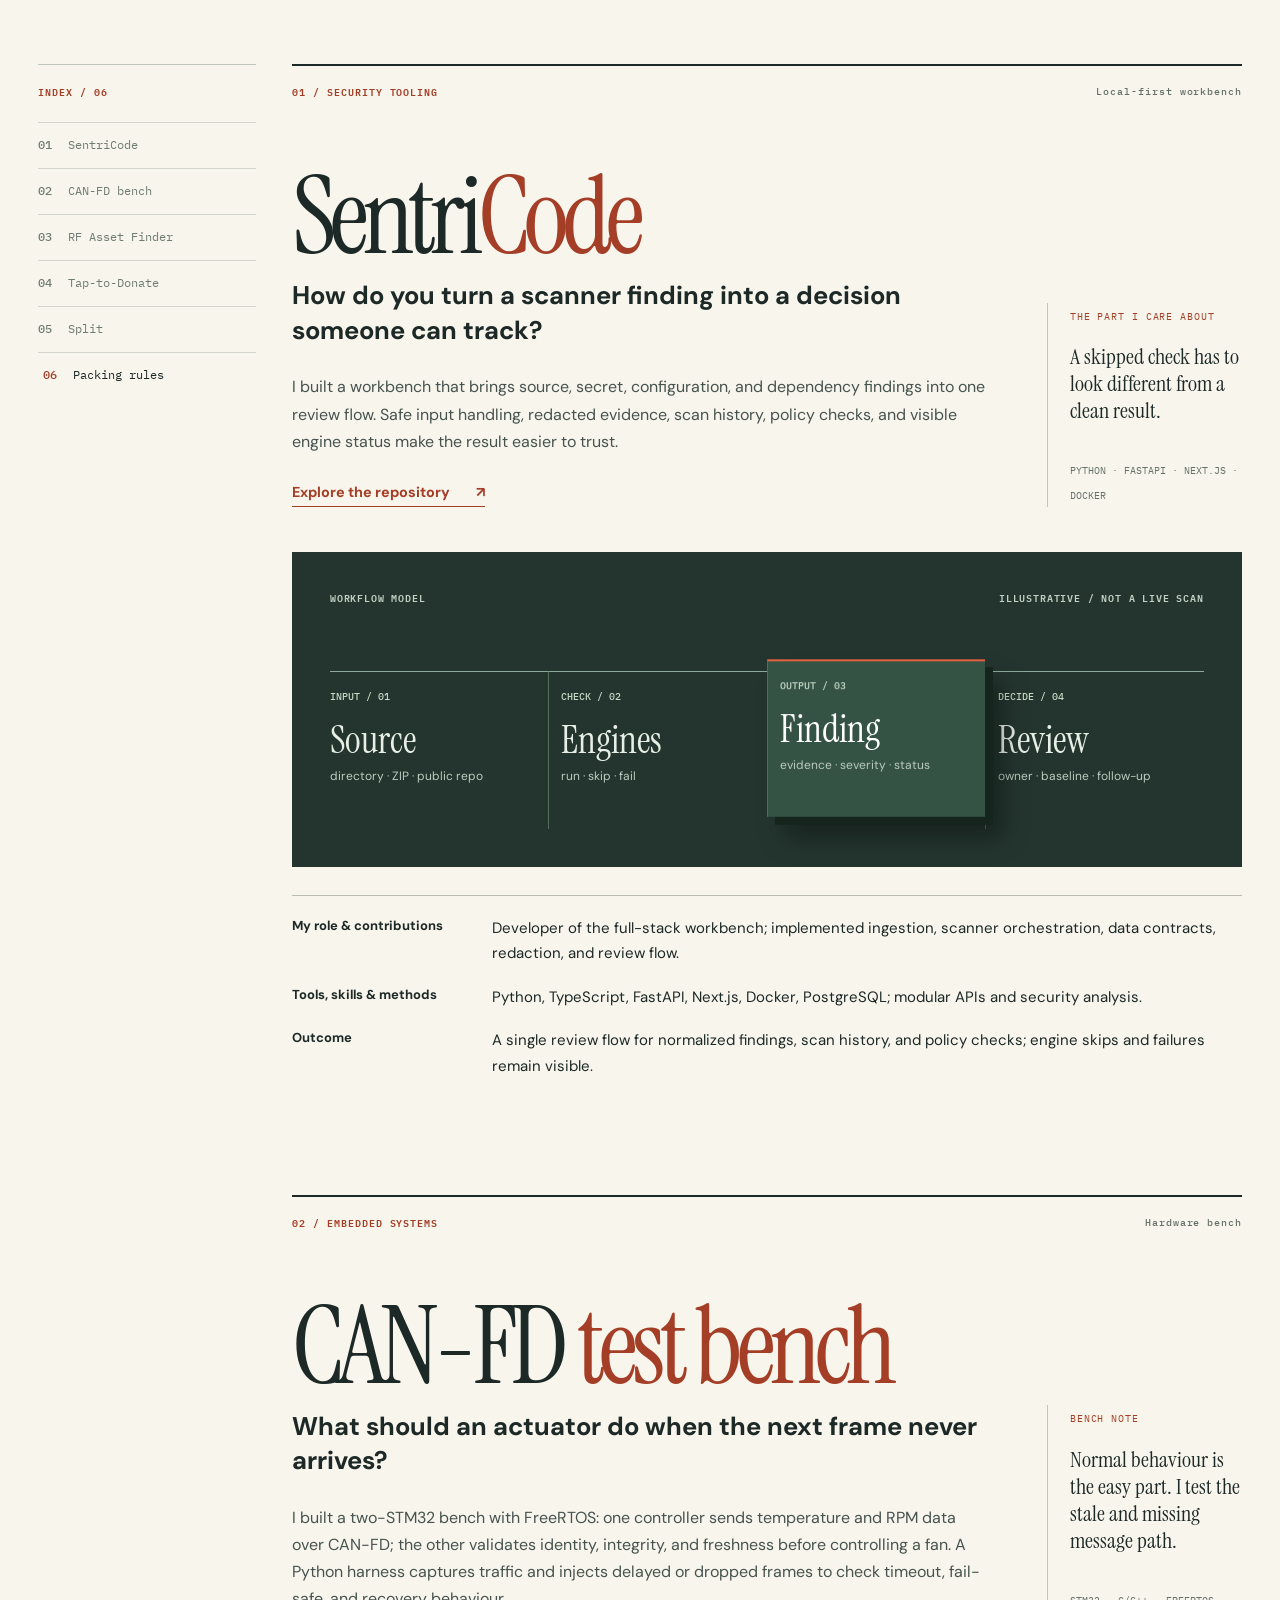
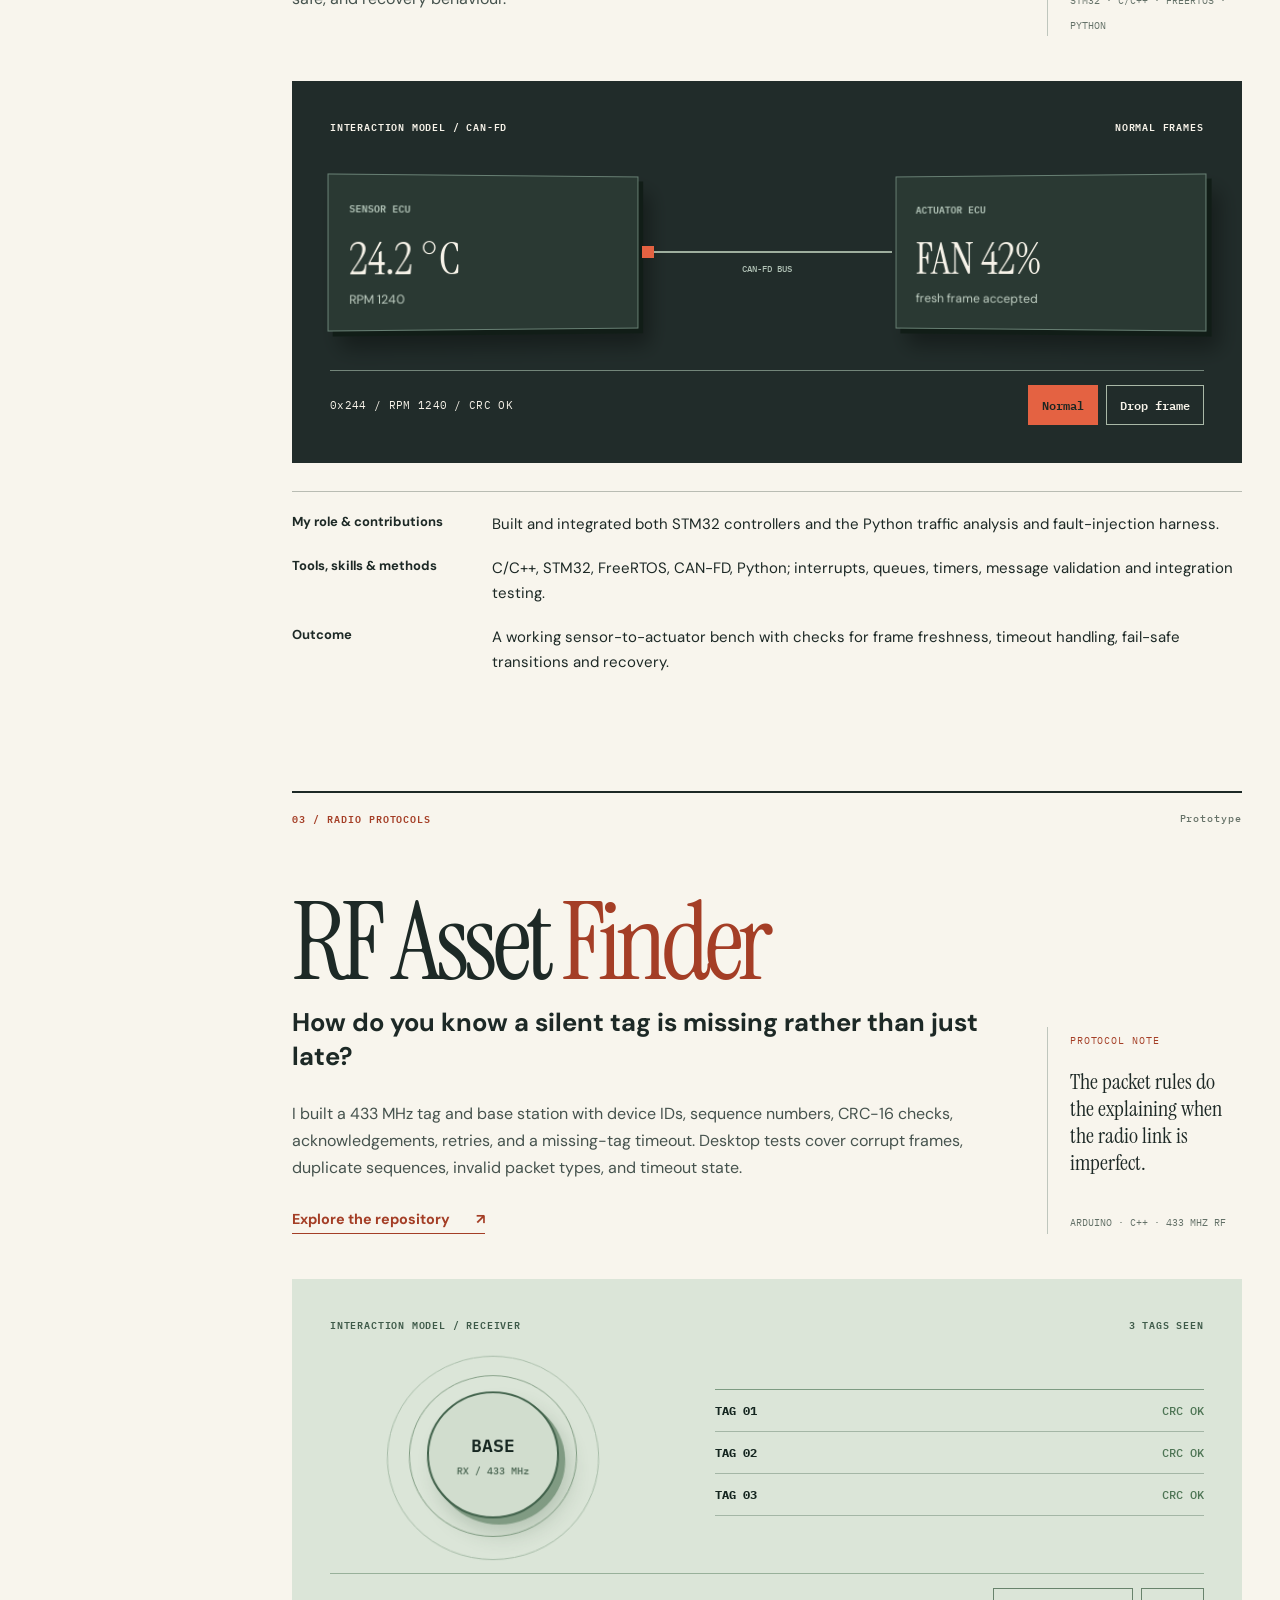
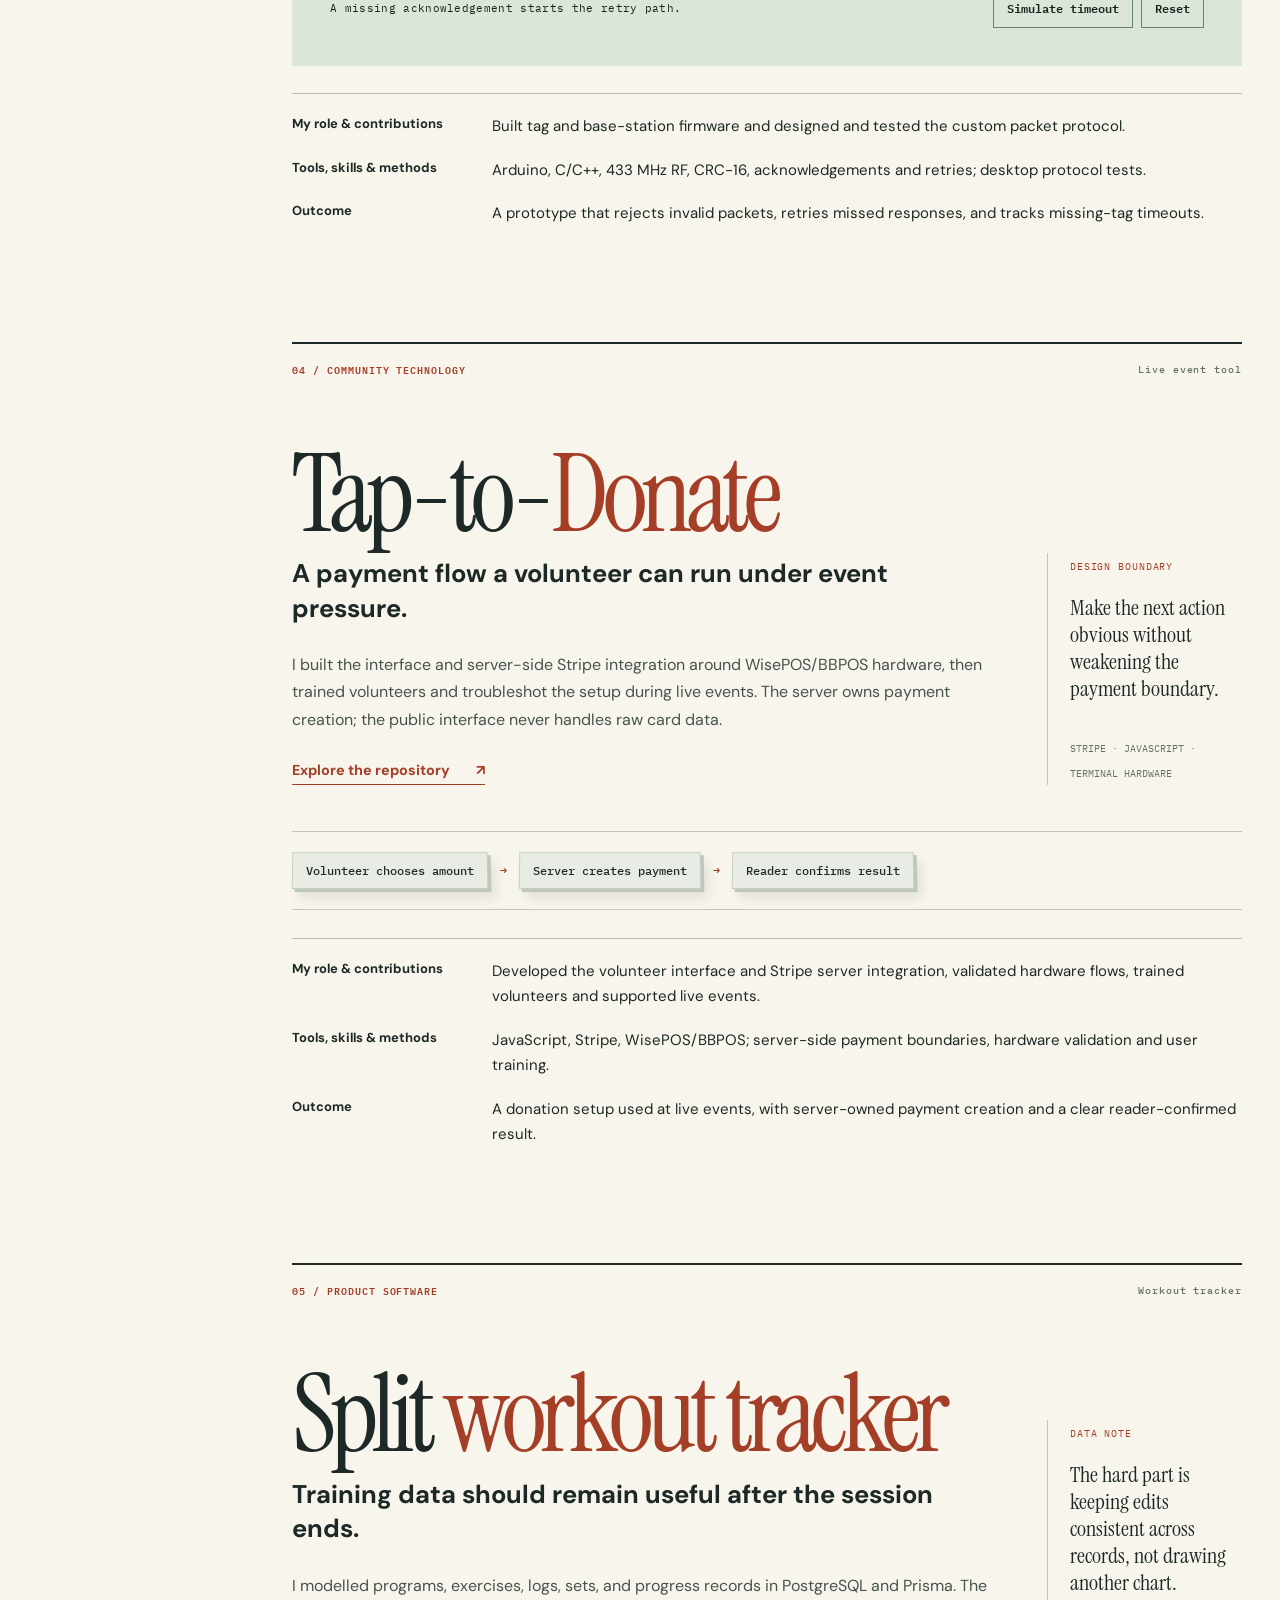
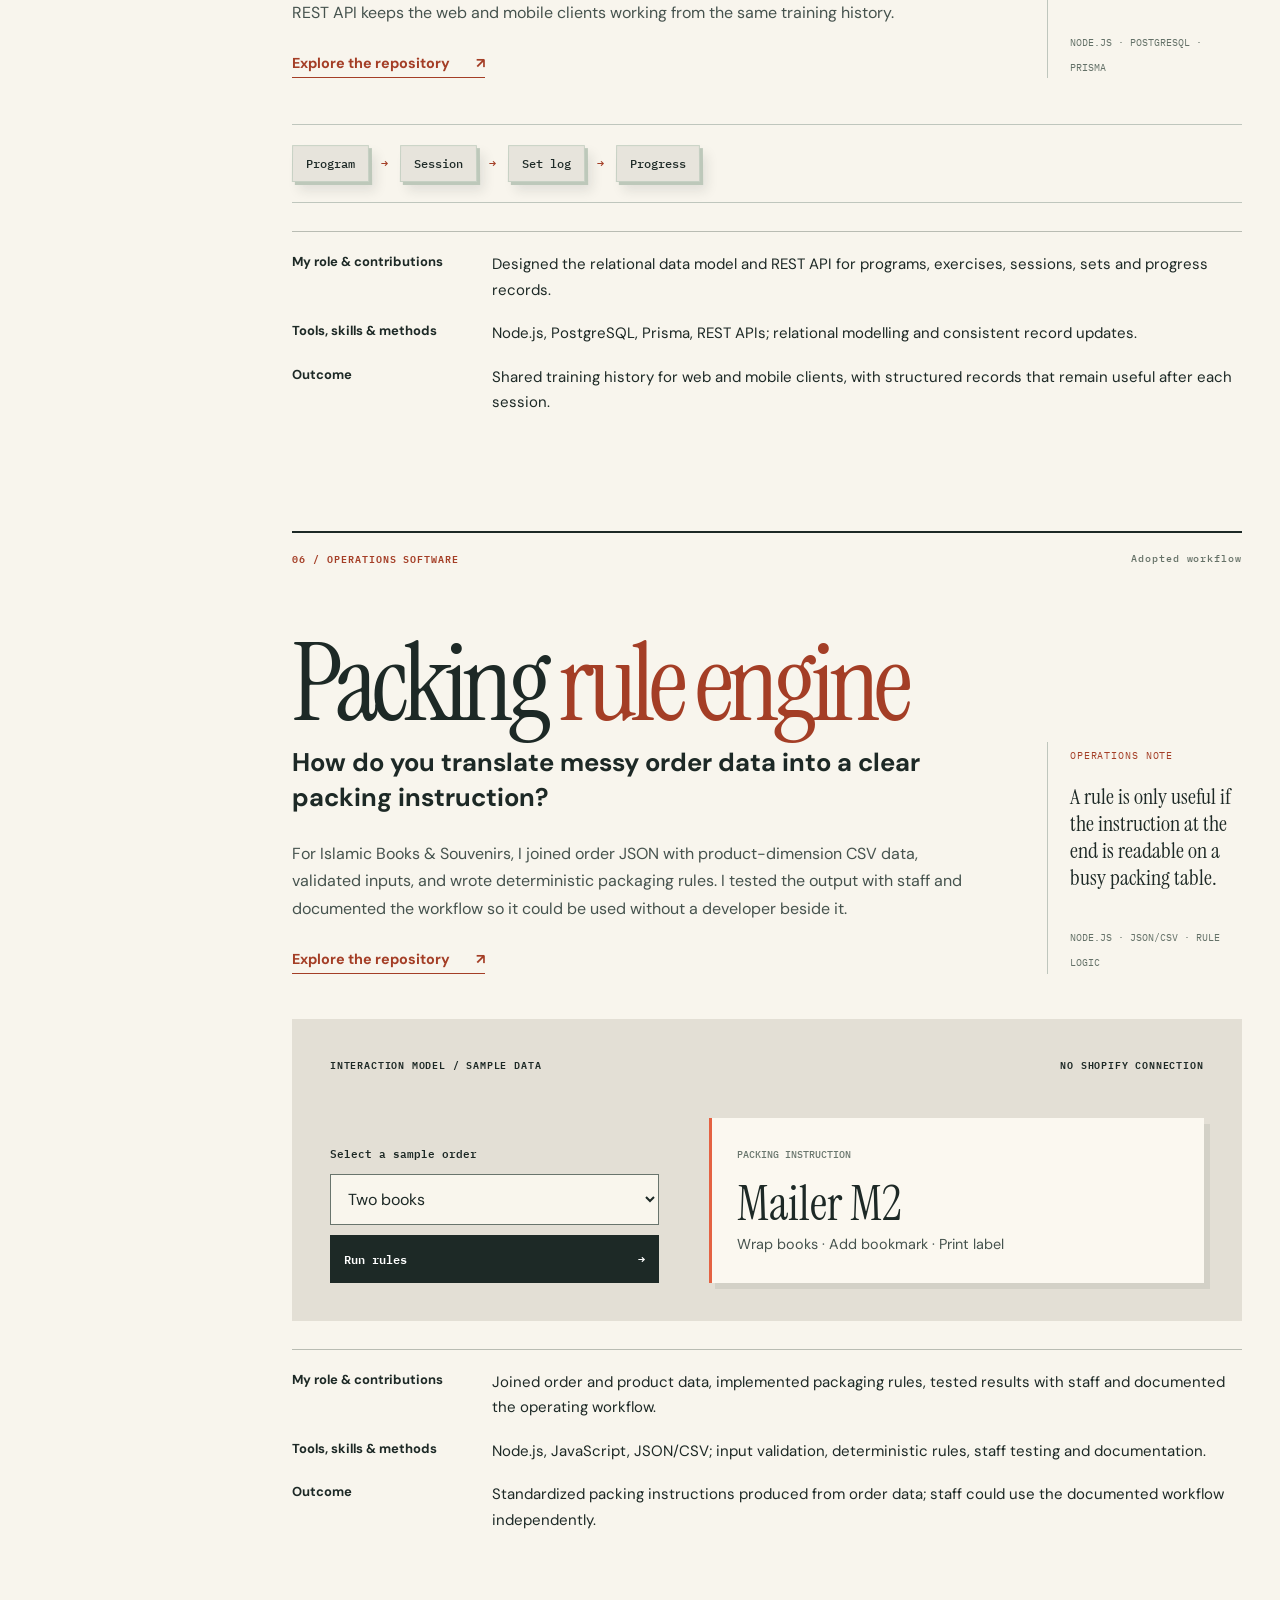
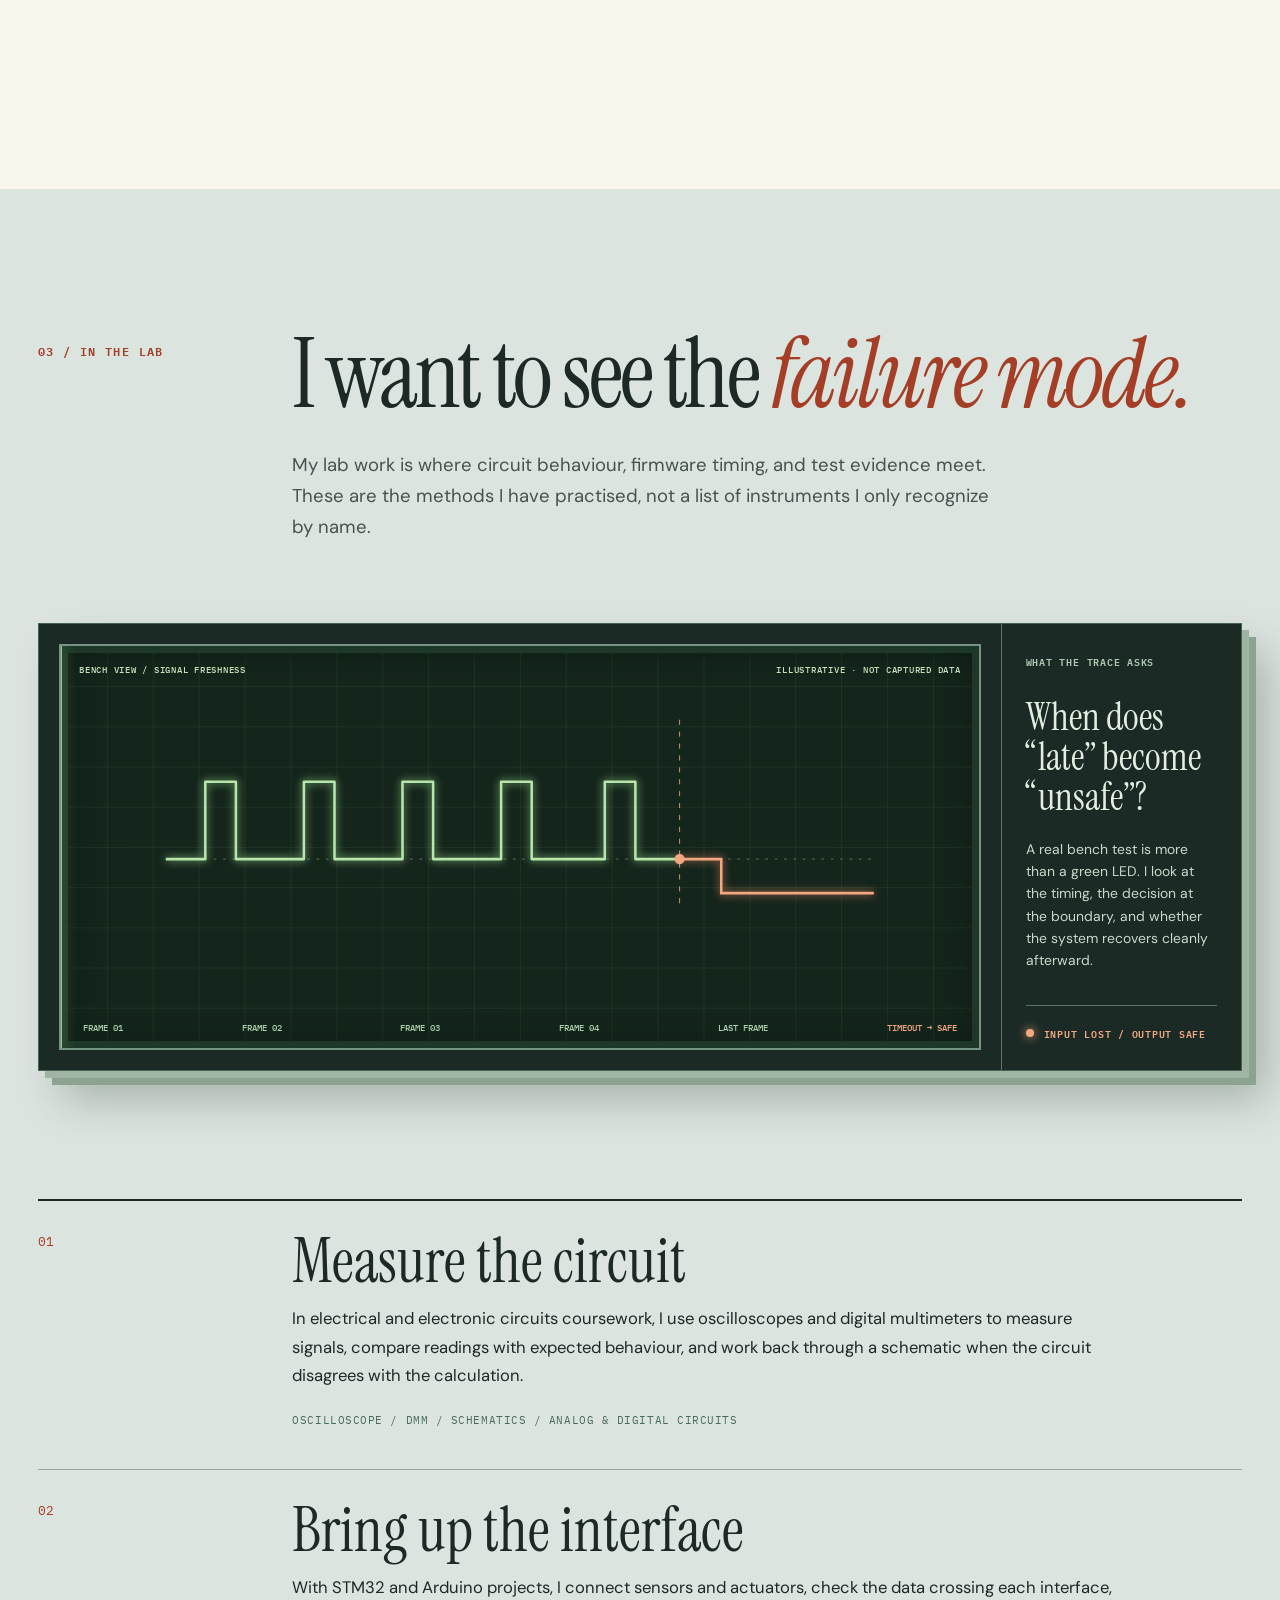
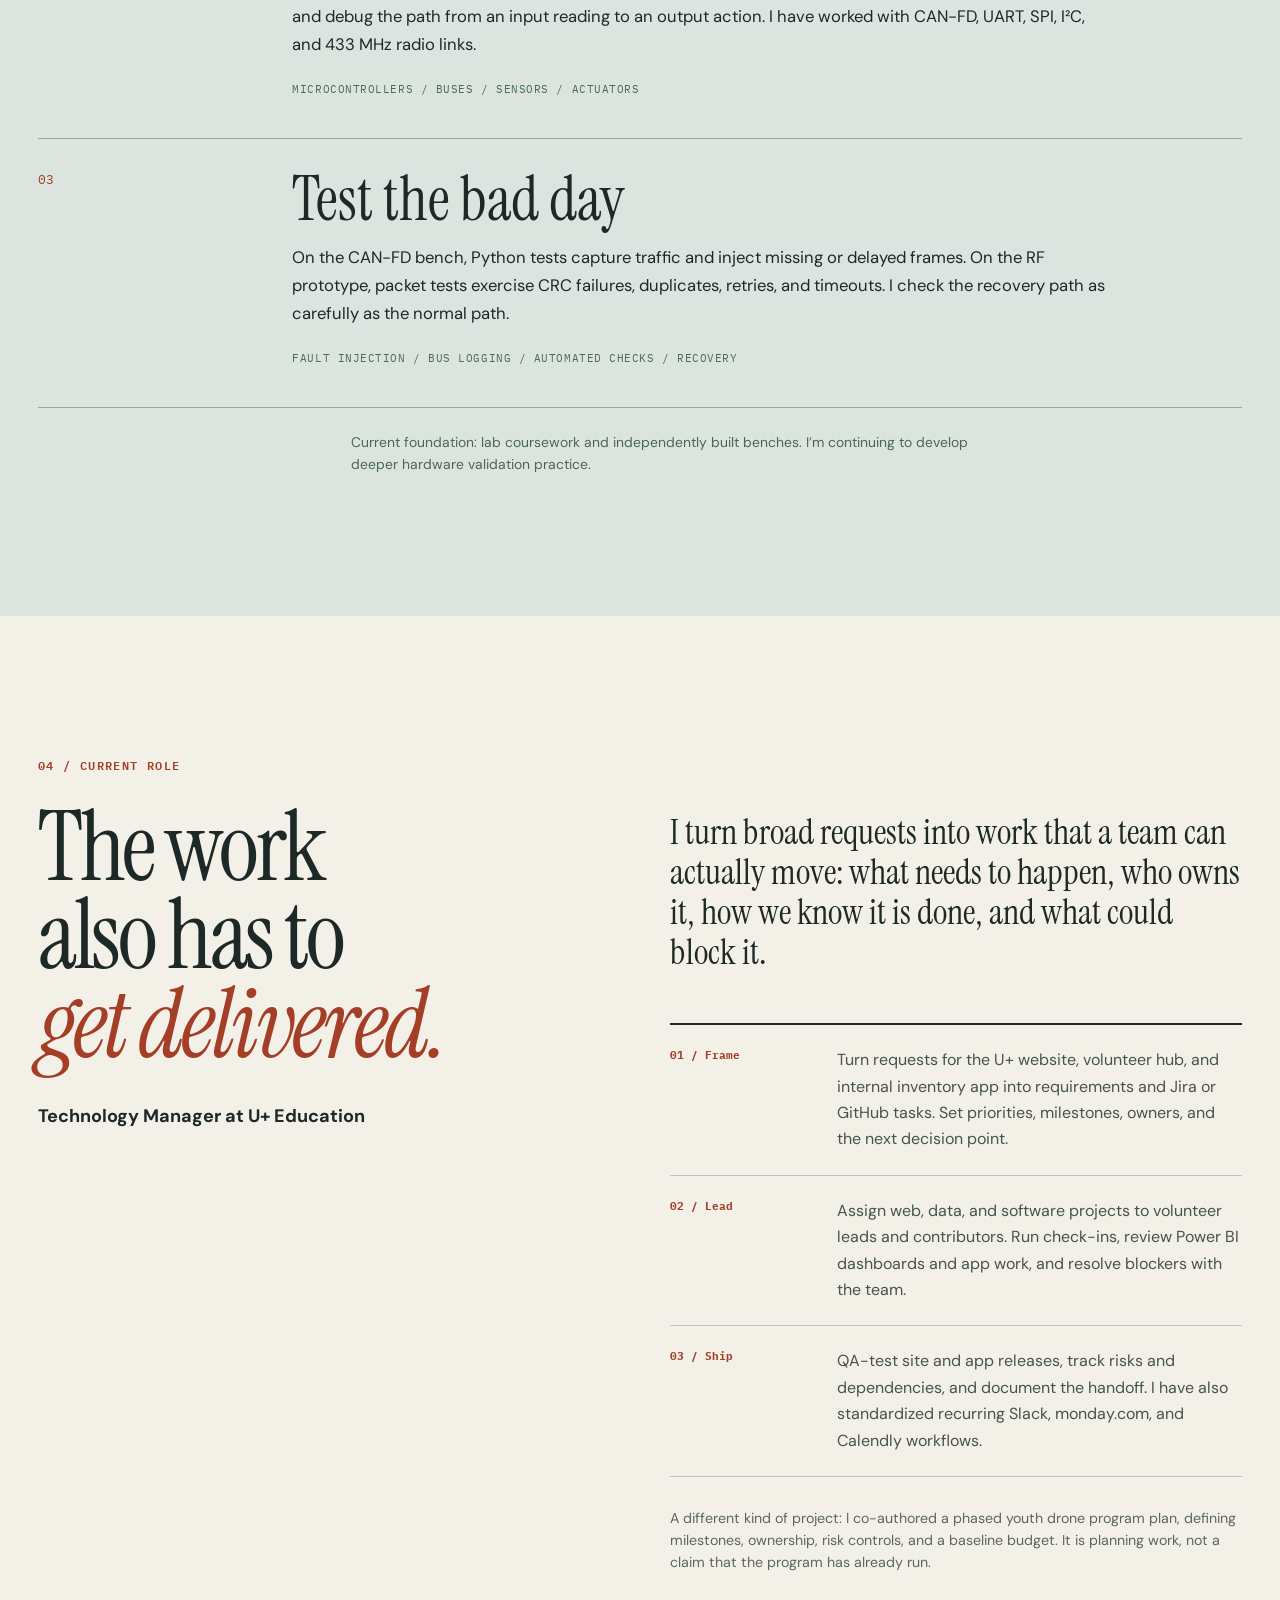
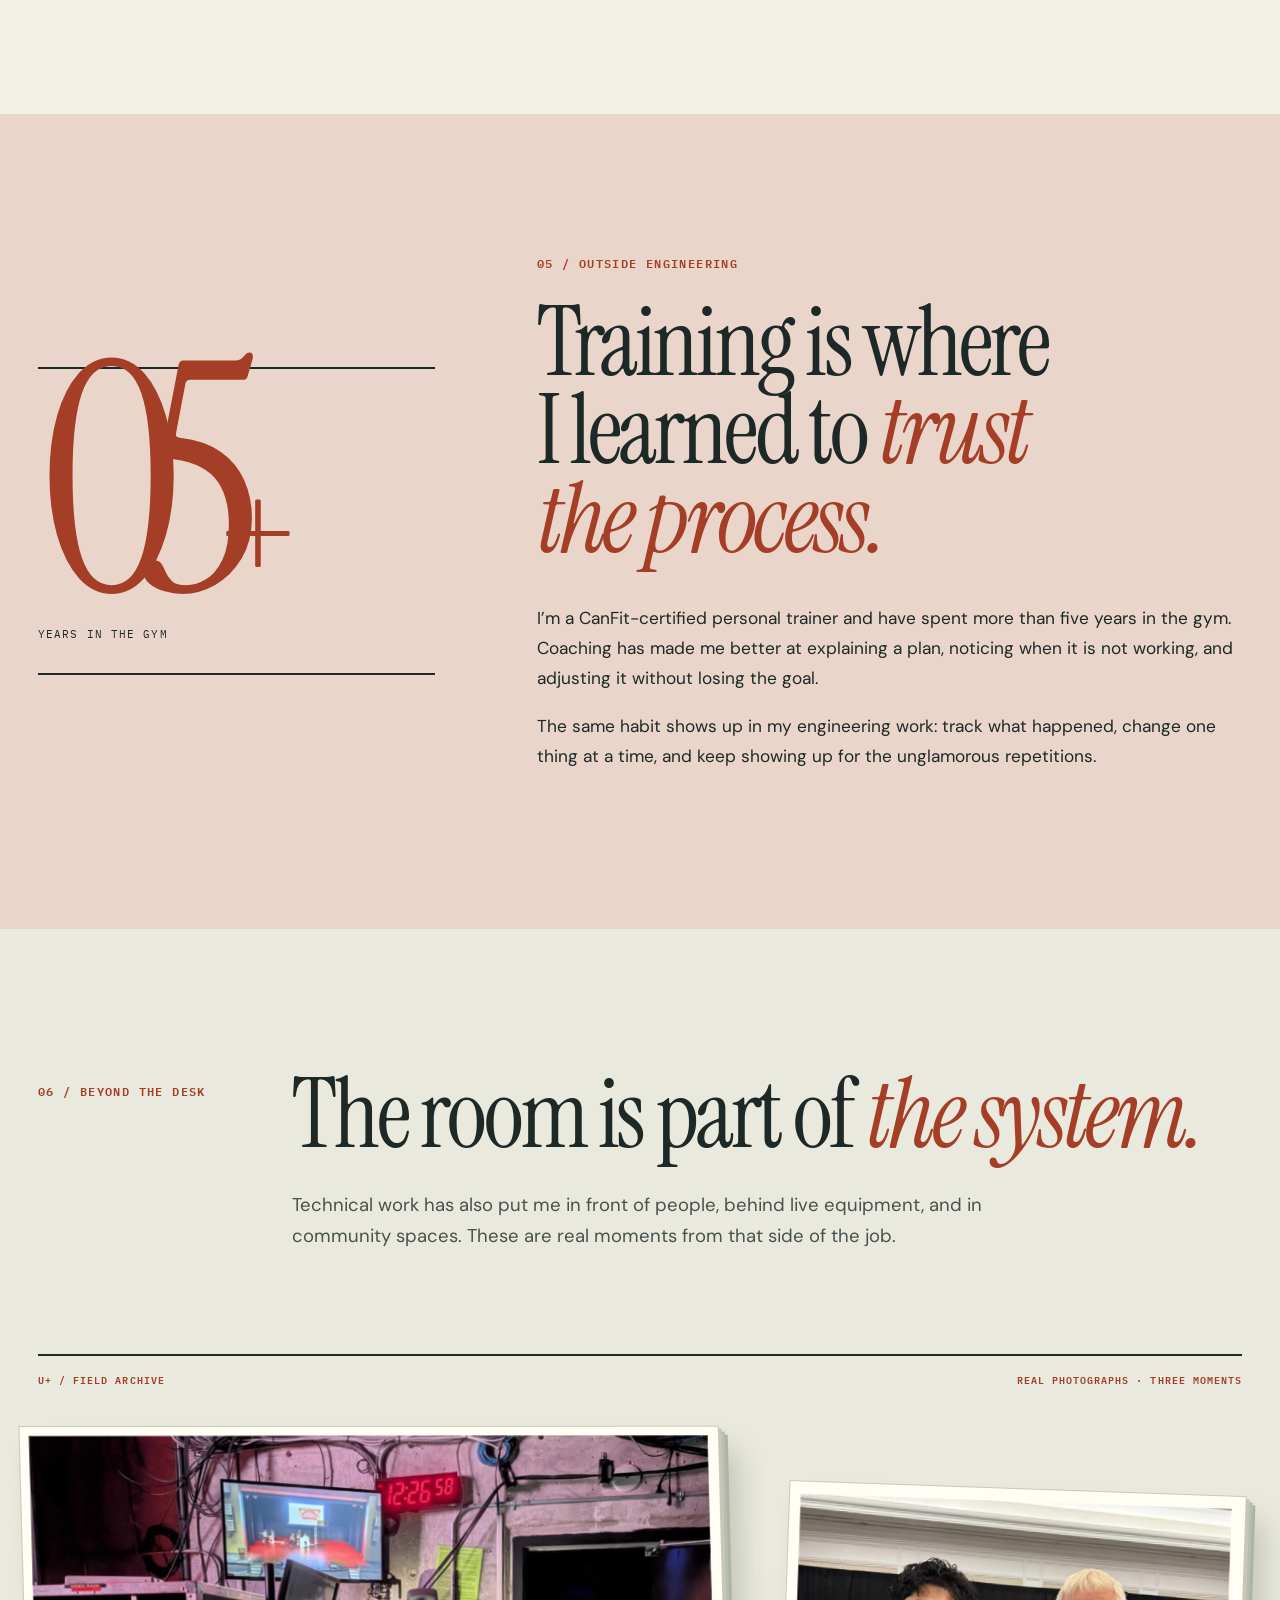
==== commit 2f39f41b: "Move About Me video above the introduction" ====
--- a/index.html
+++ b/index.html
@@ -26,11 +26,11 @@
     <a class="identity" href="#top" aria-label="Umair Jibran, back to top"><strong>UJ<span>.</span></strong><small>Engineering / Toronto</small></a>
     <button class="menu-toggle" type="button" aria-controls="nav-links" aria-expanded="false"><span>Menu</span><i aria-hidden="true"></i></button>
     <div class="nav-links" id="nav-links">
+      <a href="#video">About Me</a>
       <a href="#about">Introduction</a>
       <a href="#work">Projects</a>
       <a href="#current">Experience</a>
       <a href="#resume">Résumé</a>
-      <a href="#video">About Me</a>
       <a class="nav-contact" href="#contact">Contact ↗</a>
     </div>
   </nav>
@@ -71,6 +71,8 @@
       </div>
       <div class="hero-footer wrap"><span>Hardware <i>↔</i> software <i>↔</i> people</span><span>Scroll to inspect <b aria-hidden="true">↓</b></span></div>
     </header>
+
+    <section class="section-pad video-section" id="video"><div class="wrap intro-grid"><p class="folio-label">ABOUT ME / VIDEO</p><div><h2 class="editorial-heading">The skills behind <em>the work.</em></h2><p class="section-deck">A narrated introduction to my program, practical learning, technical projects and career direction.</p><div id="recorded-video"><video controls playsinline preload="metadata" poster="assets/about-me-poster.png" aria-label="About Me: program, co-op experience, new skills and career goal"><source src="assets/about-me.mp4" type="video/mp4">Your browser does not support embedded video. <a href="assets/about-me.mp4">Watch or download the About Me video</a>.</video><p class="video-caption">About Me · 3 minutes 59 seconds · <a href="assets/about-me.mp4" download>Download video (MP4)</a></p></div></div></div></section>
 
     <section class="intro-section section-pad" id="about">
       <div class="wrap intro-grid">
@@ -224,7 +226,6 @@
     </section>
 
     <section class="section-pad resume-section" id="resume"><div class="wrap intro-grid"><p class="folio-label">RÉSUMÉ / DOWNLOAD</p><div><h2 class="editorial-heading">Experience you can <em>take with you.</em></h2><p class="section-deck">Bachelor of Engineering in Computer Engineering · York University · Expected 2028. Experience in technology leadership, software development, embedded systems and technical operations.</p><p><a class="text-link" href="assets/Mohammed_Umair_Jibran_Resume.pdf" download>Download résumé (PDF) ↓</a></p></div></div></section>
-    <section class="section-pad video-section" id="video"><div class="wrap intro-grid"><p class="folio-label">ABOUT ME / VIDEO</p><div><h2 class="editorial-heading">The skills behind <em>the work.</em></h2><p class="section-deck">A narrated introduction to my program, practical learning, technical projects and career direction.</p><div id="recorded-video"><video controls playsinline preload="metadata" poster="assets/about-me-poster.png" aria-label="About Me: program, co-op experience, new skills and career goal"><source src="assets/about-me.mp4" type="video/mp4">Your browser does not support embedded video. <a href="assets/about-me.mp4">Watch or download the About Me video</a>.</video><p class="video-caption">About Me · 3 minutes 59 seconds · <a href="assets/about-me.mp4" download>Download video (MP4)</a></p></div></div></div></section>
     <section class="closing-section section-pad" id="contact">
       <div class="wrap closing-grid">
         <div><p class="folio-label">07 / CONTACT</p><h2>Have a problem that crosses <em>layers?</em></h2><p>Embedded systems, software, lab testing, project delivery, or the awkward space between them.</p></div>
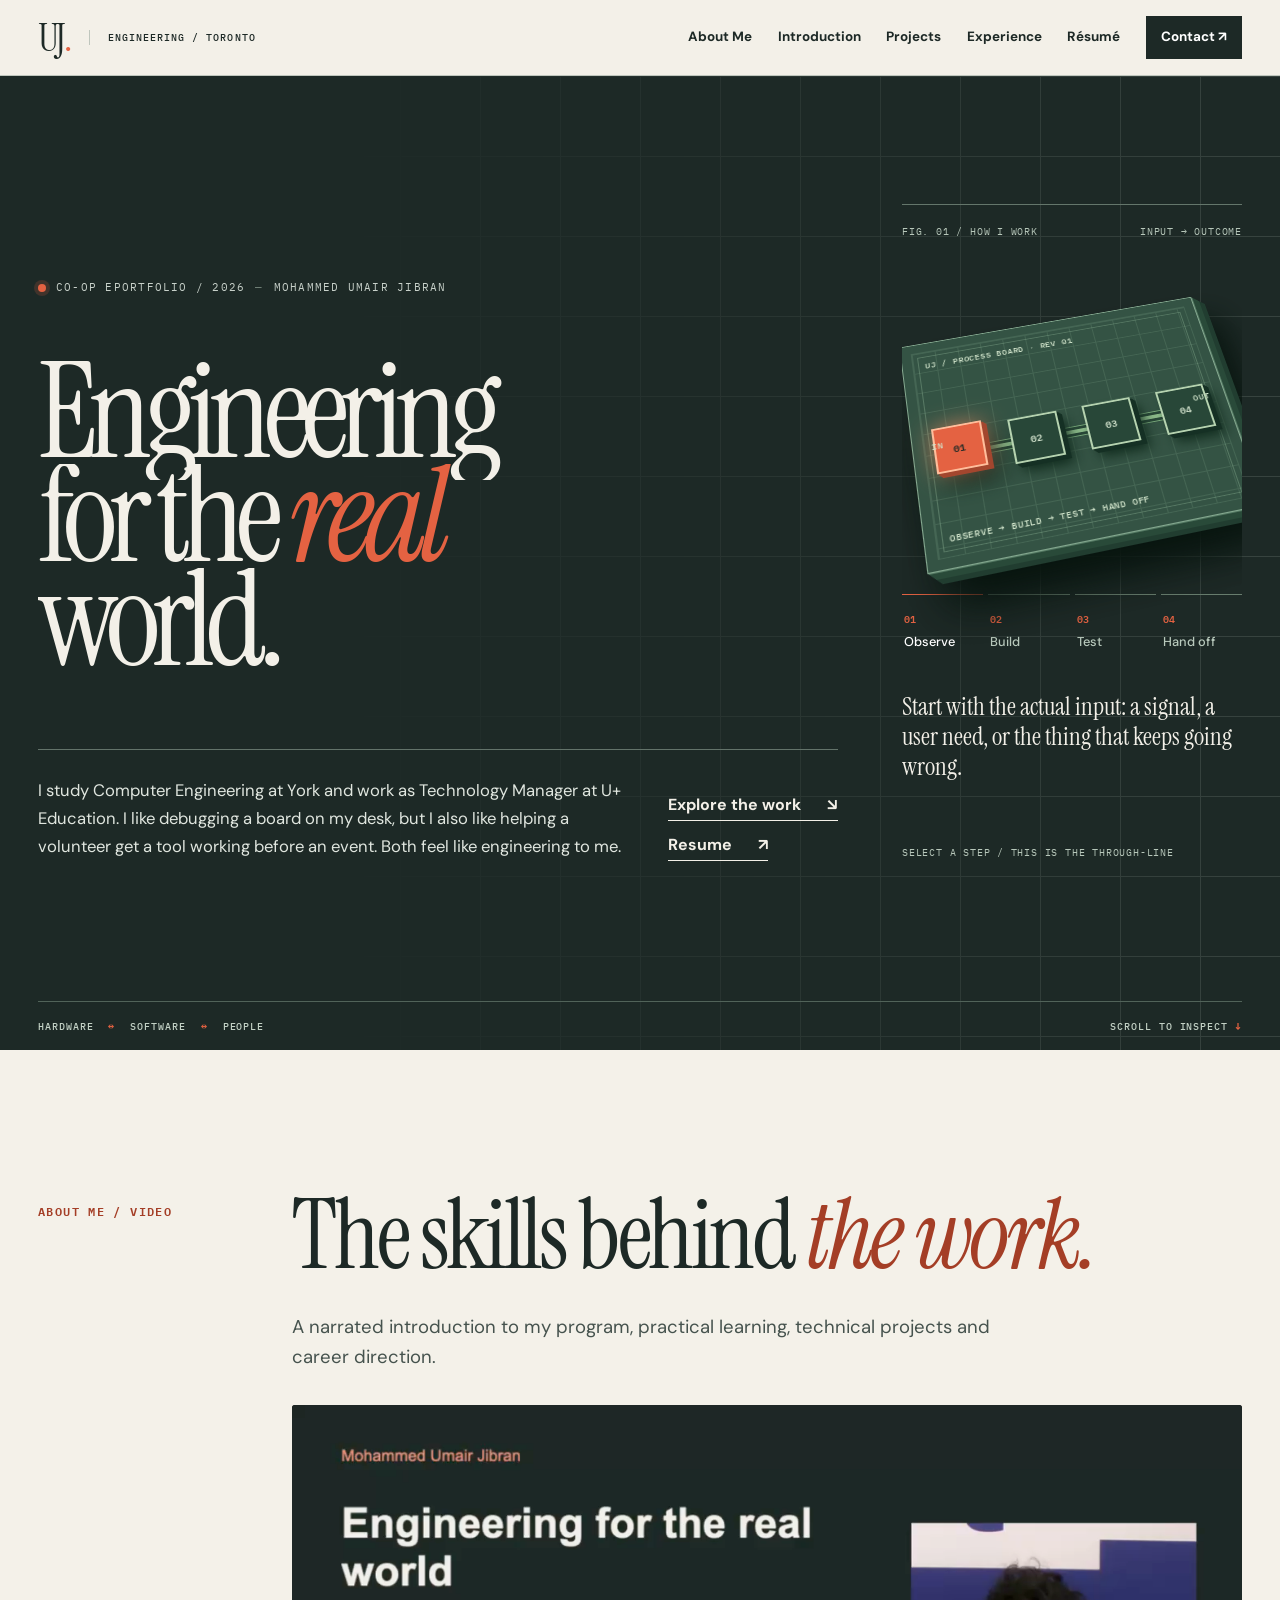
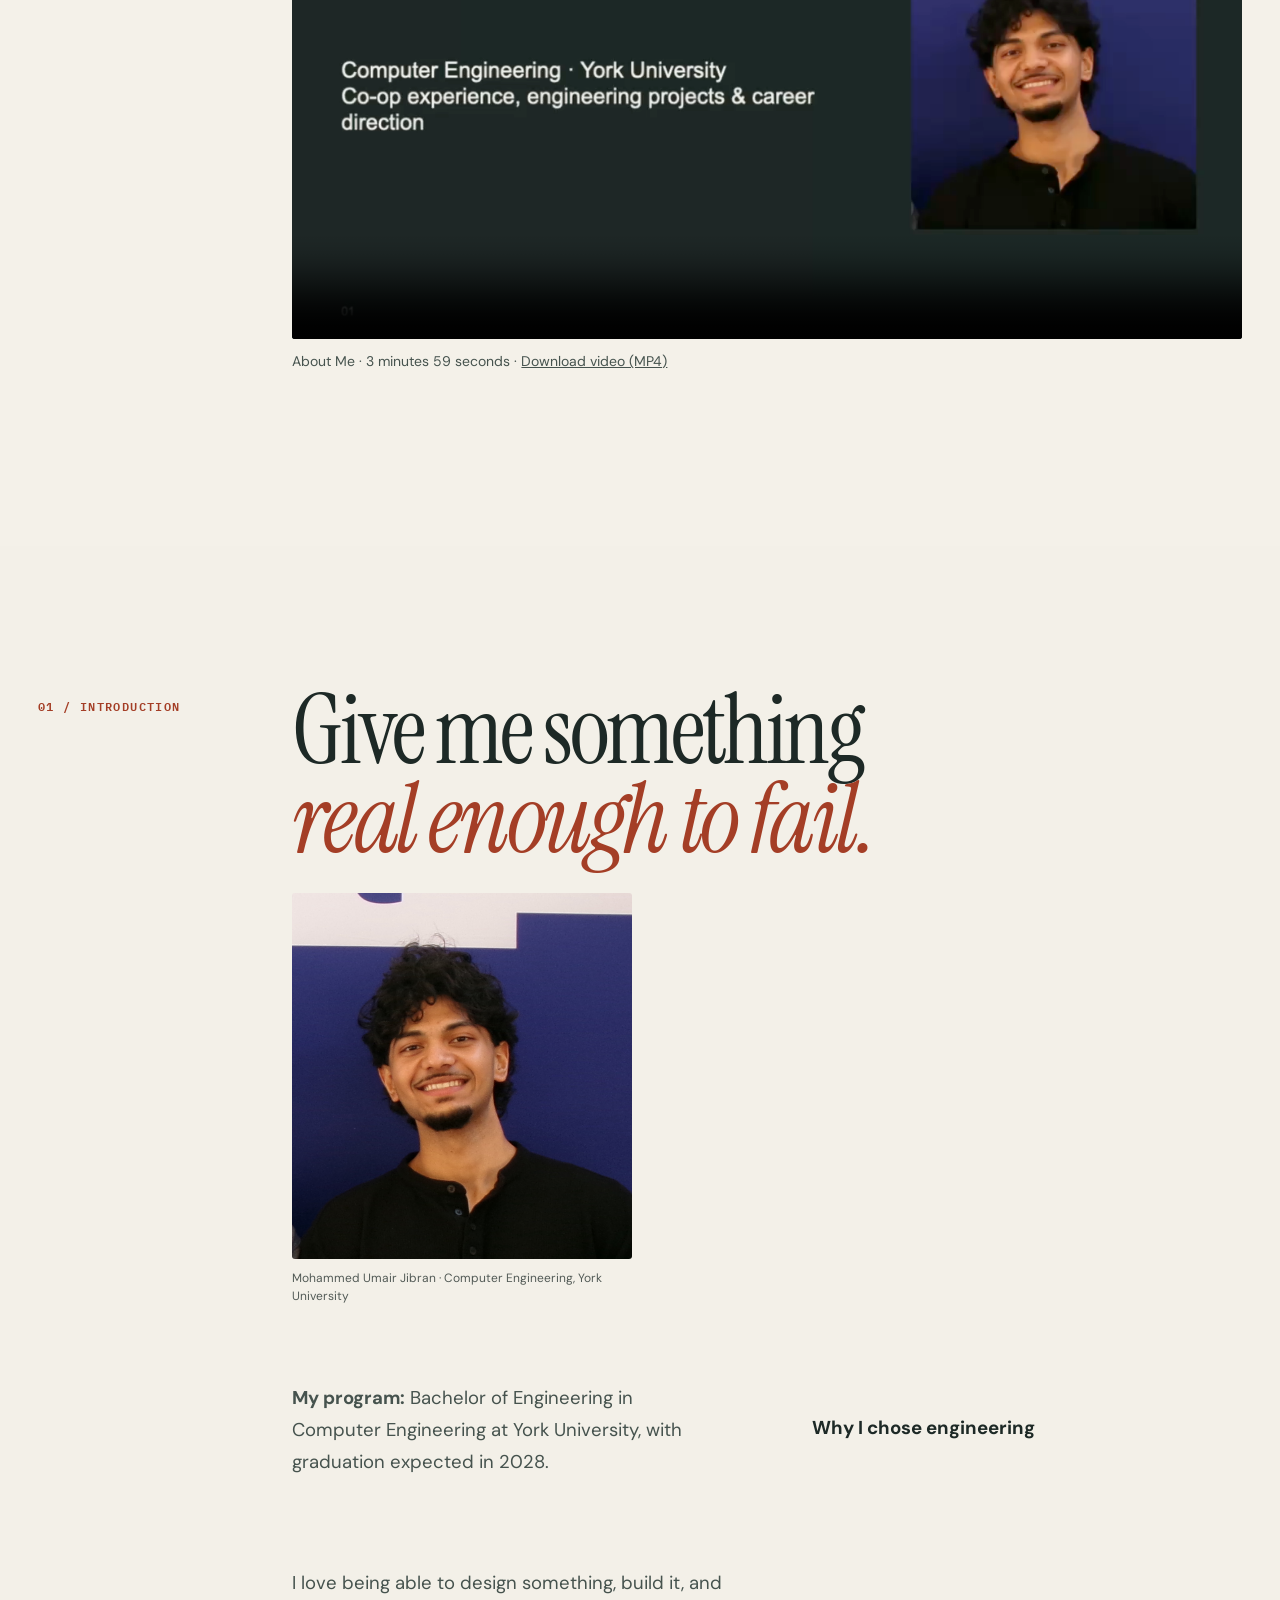
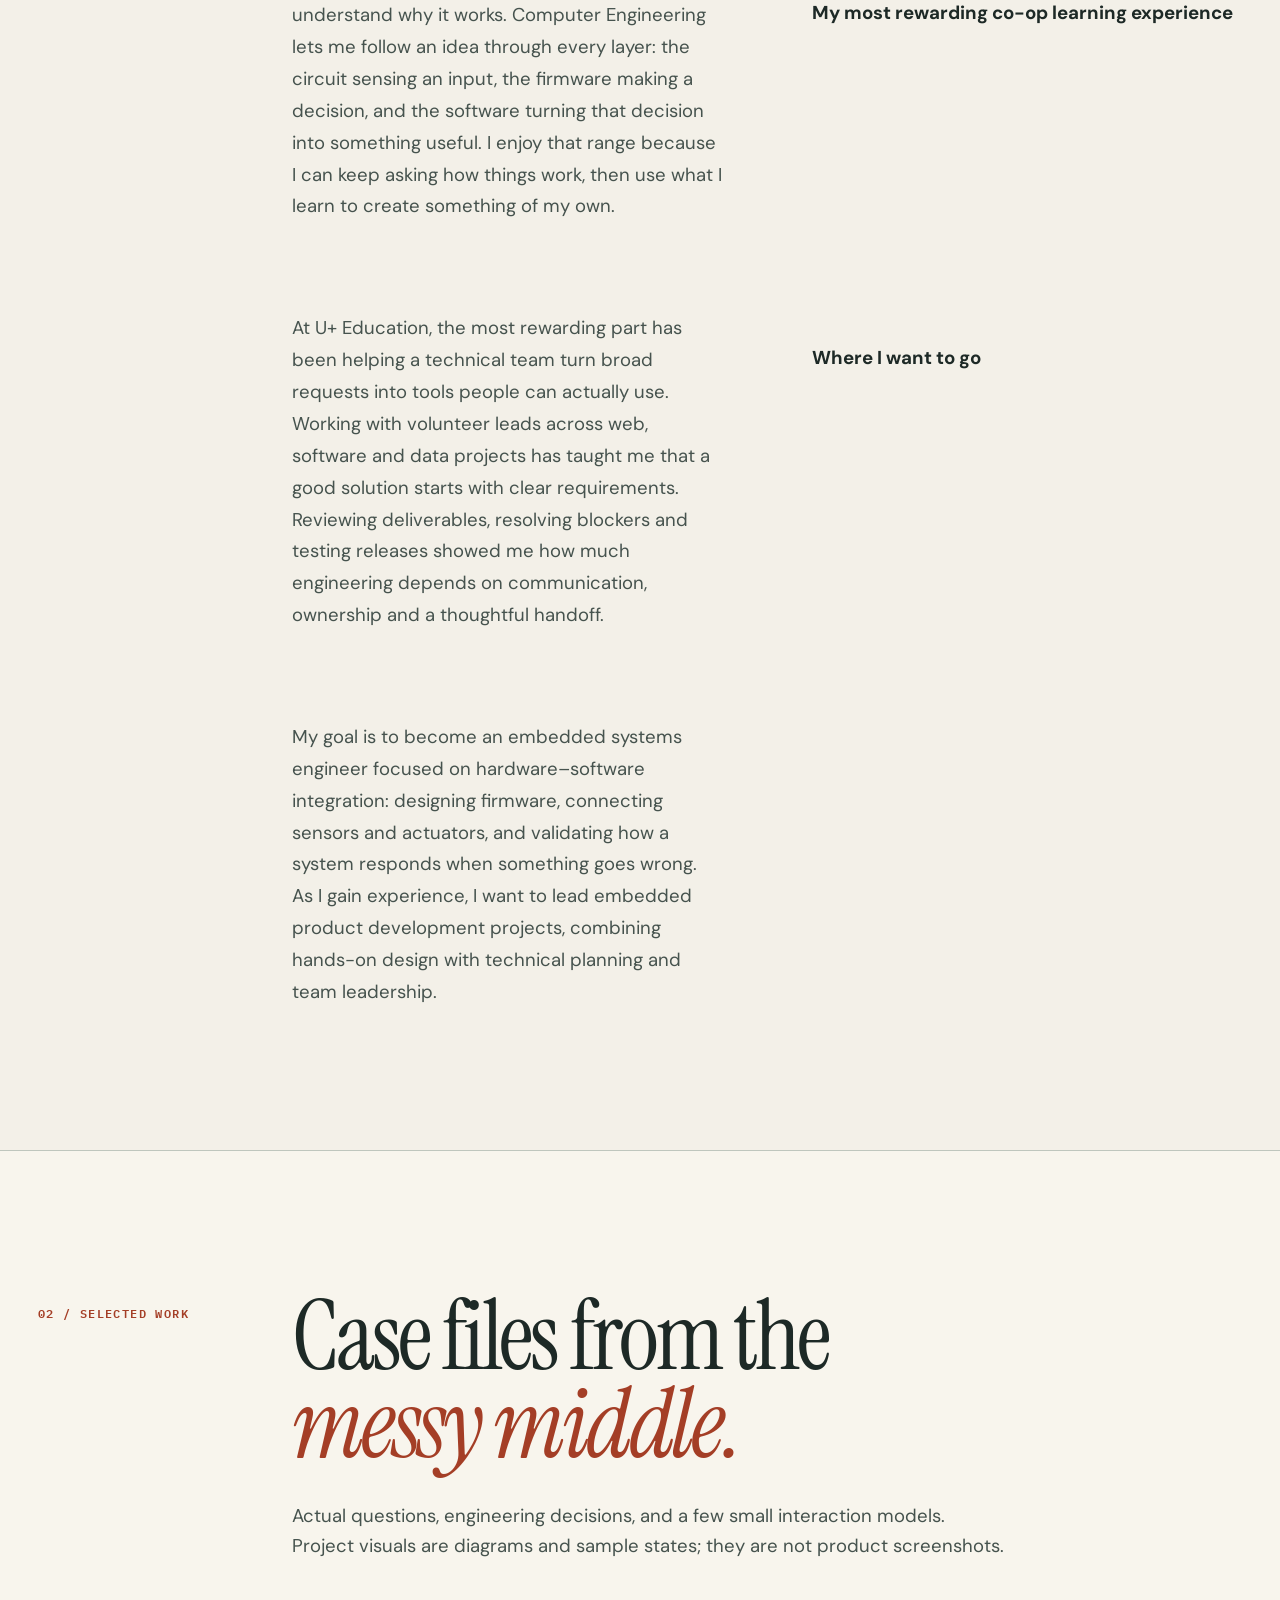
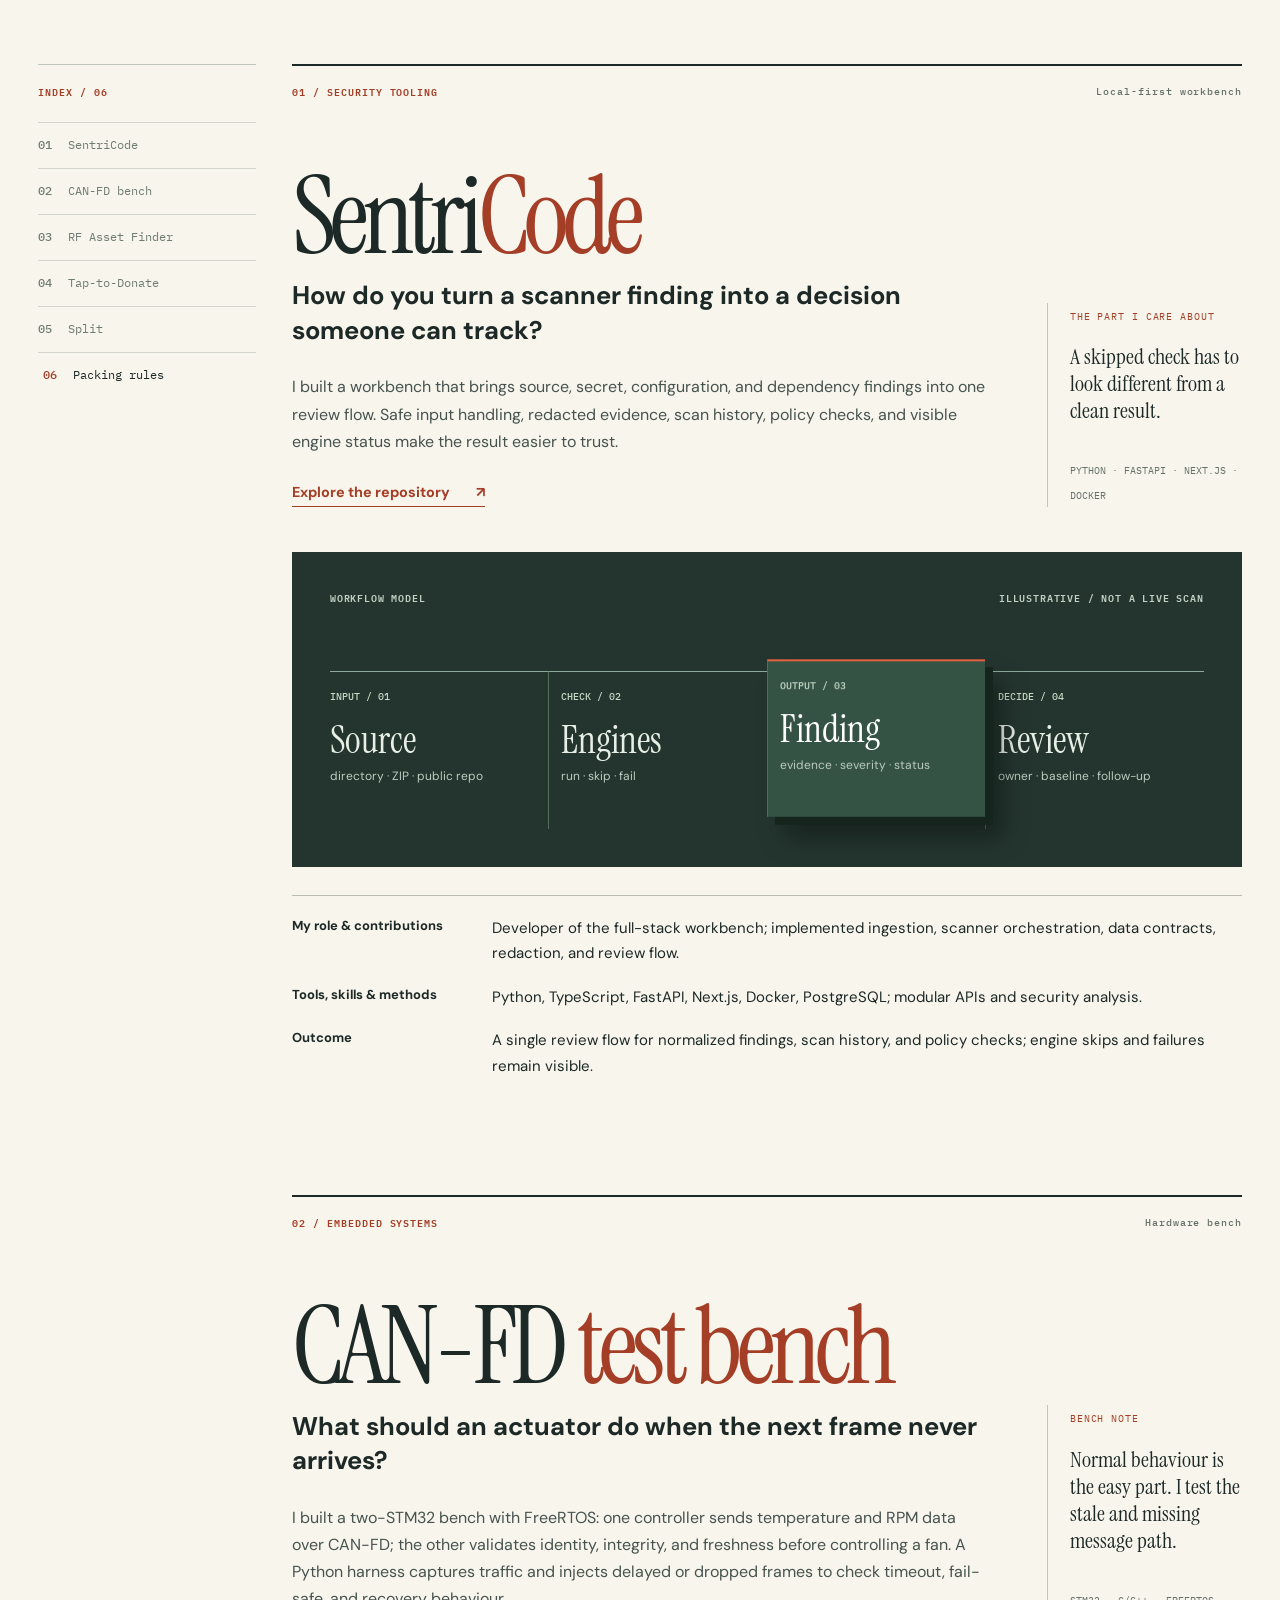
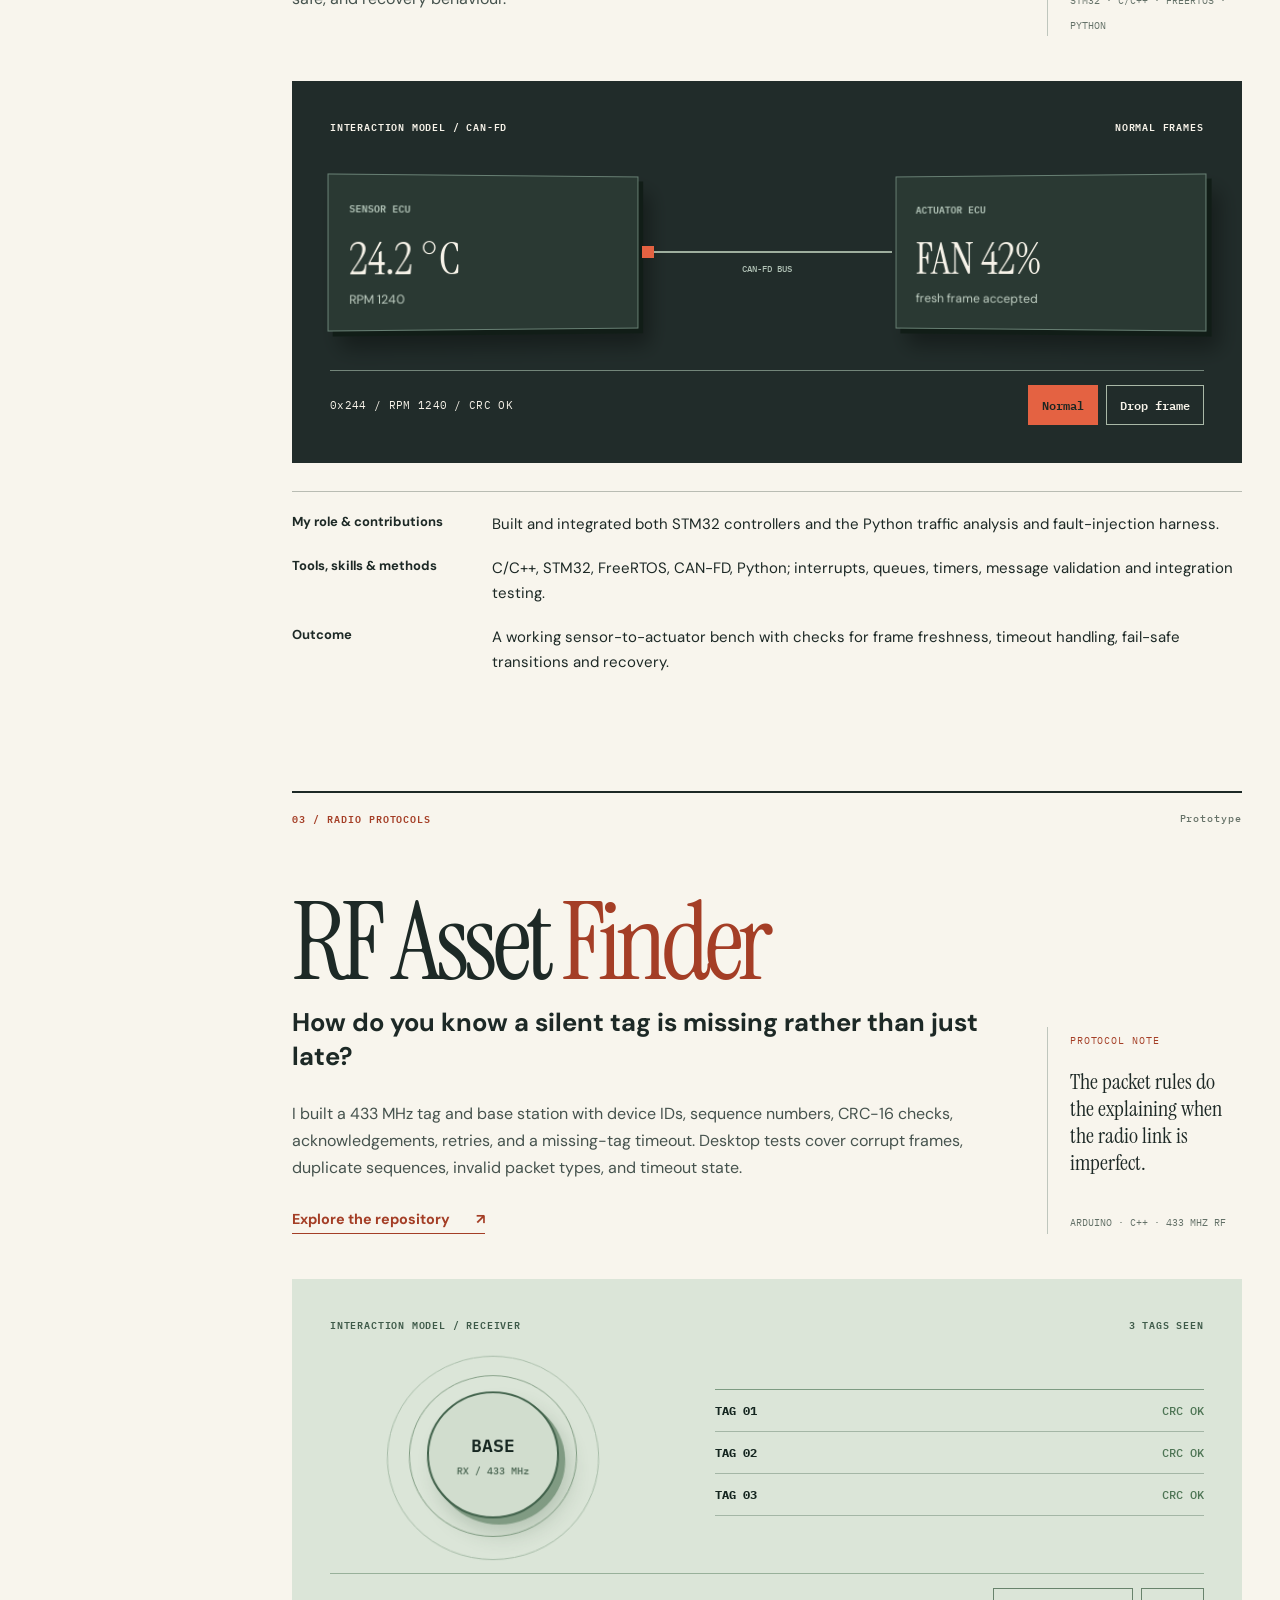
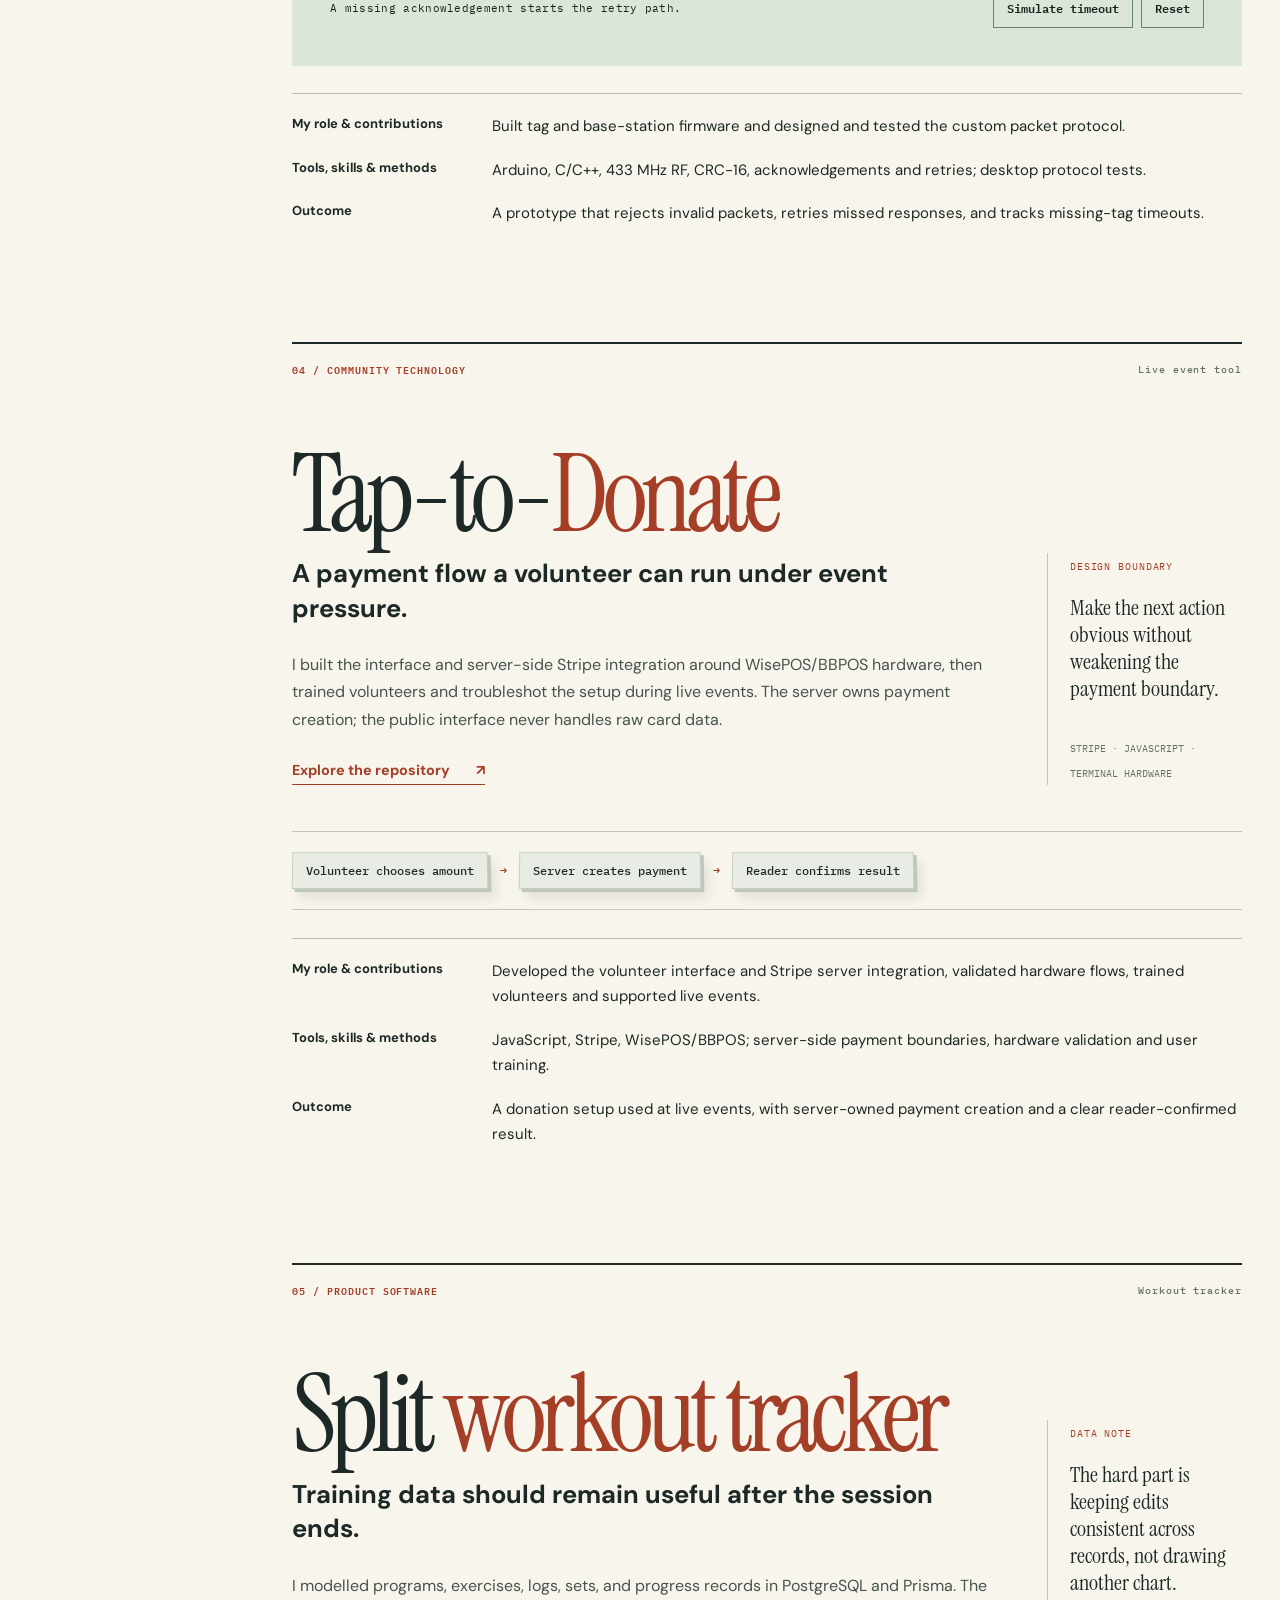
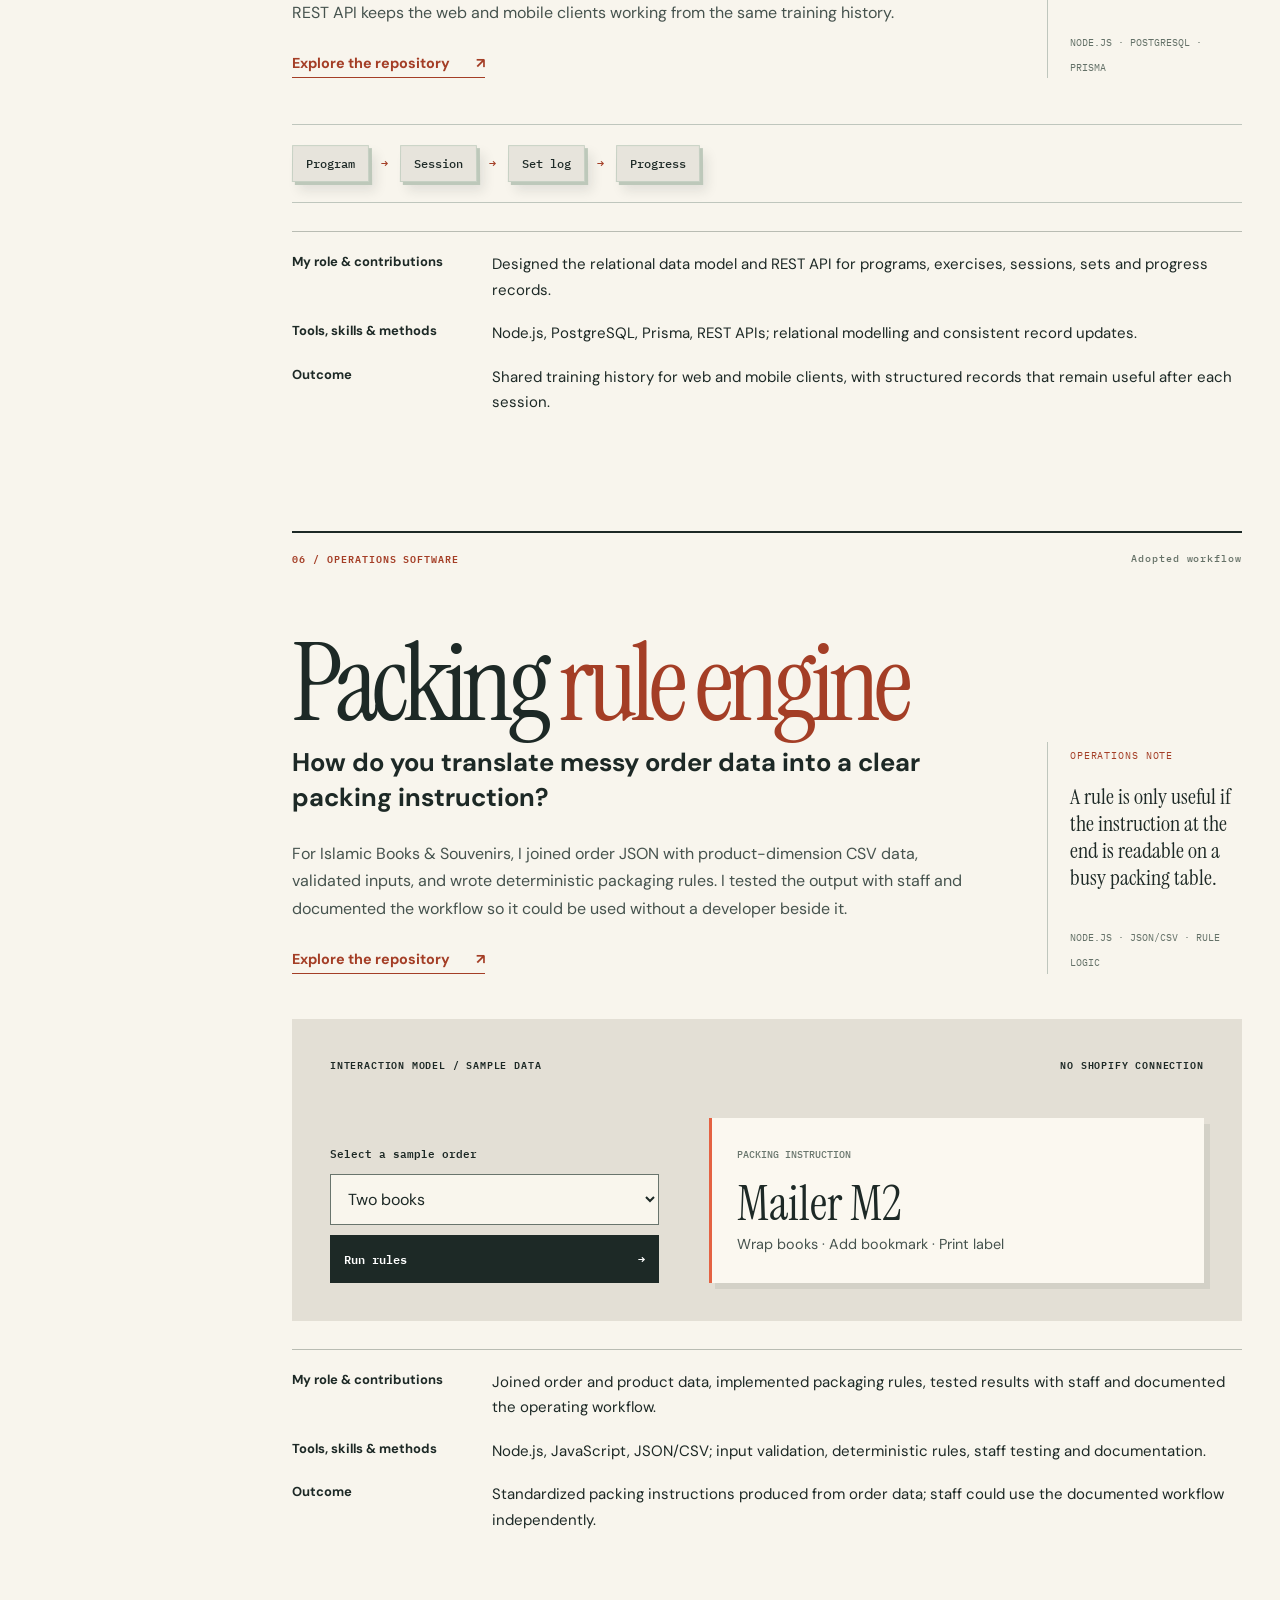
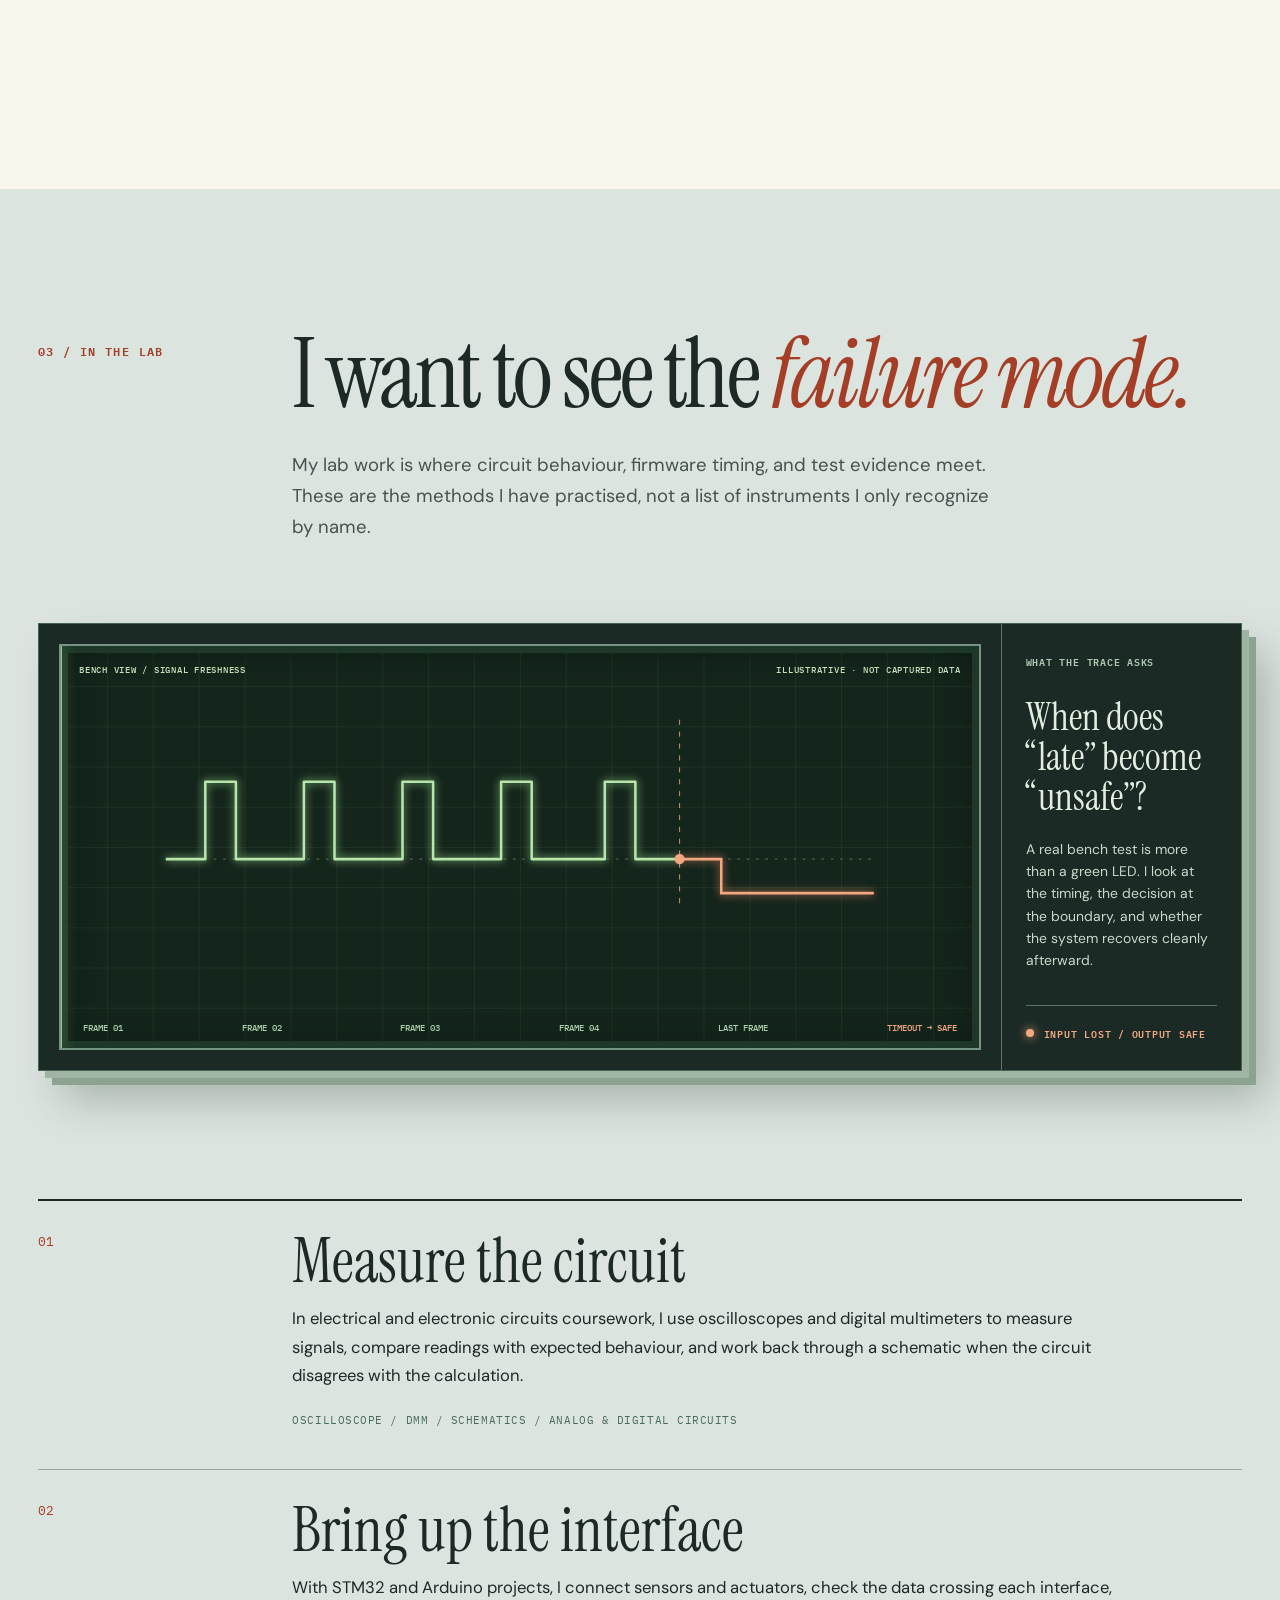
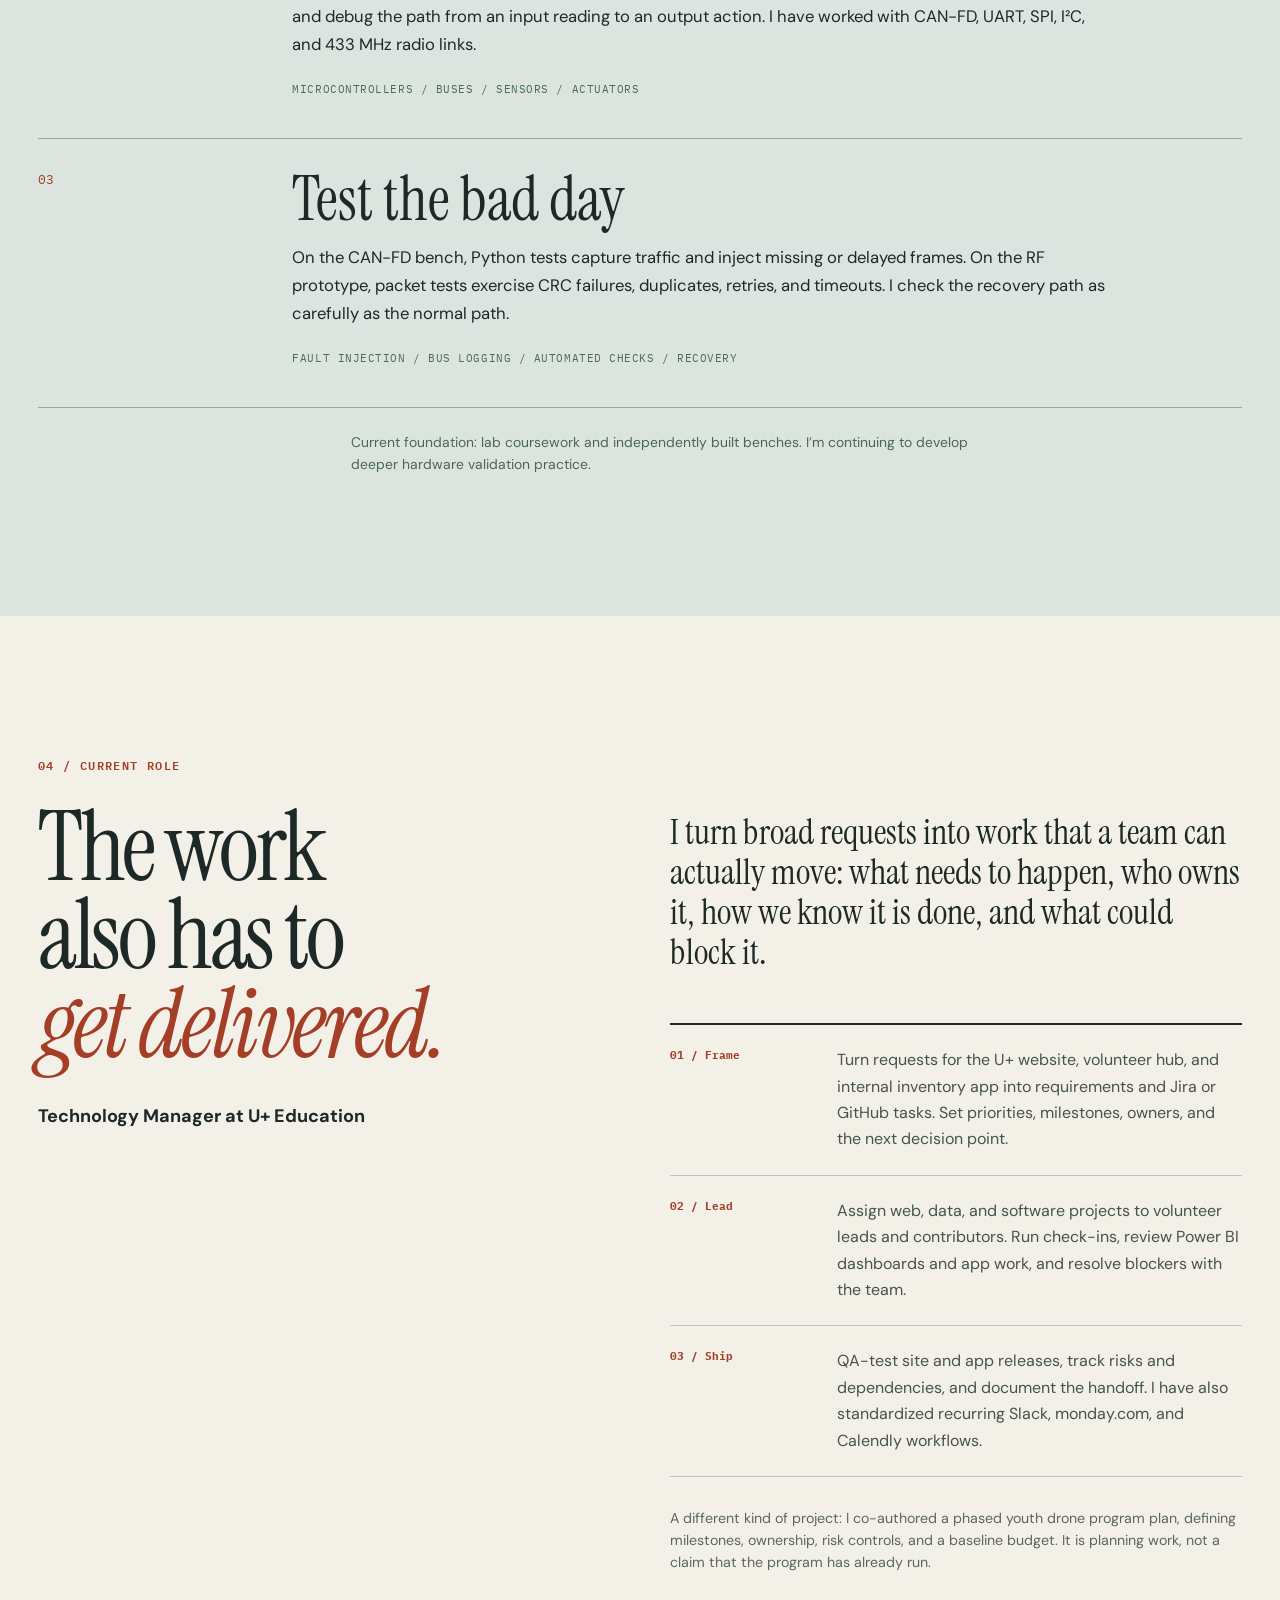
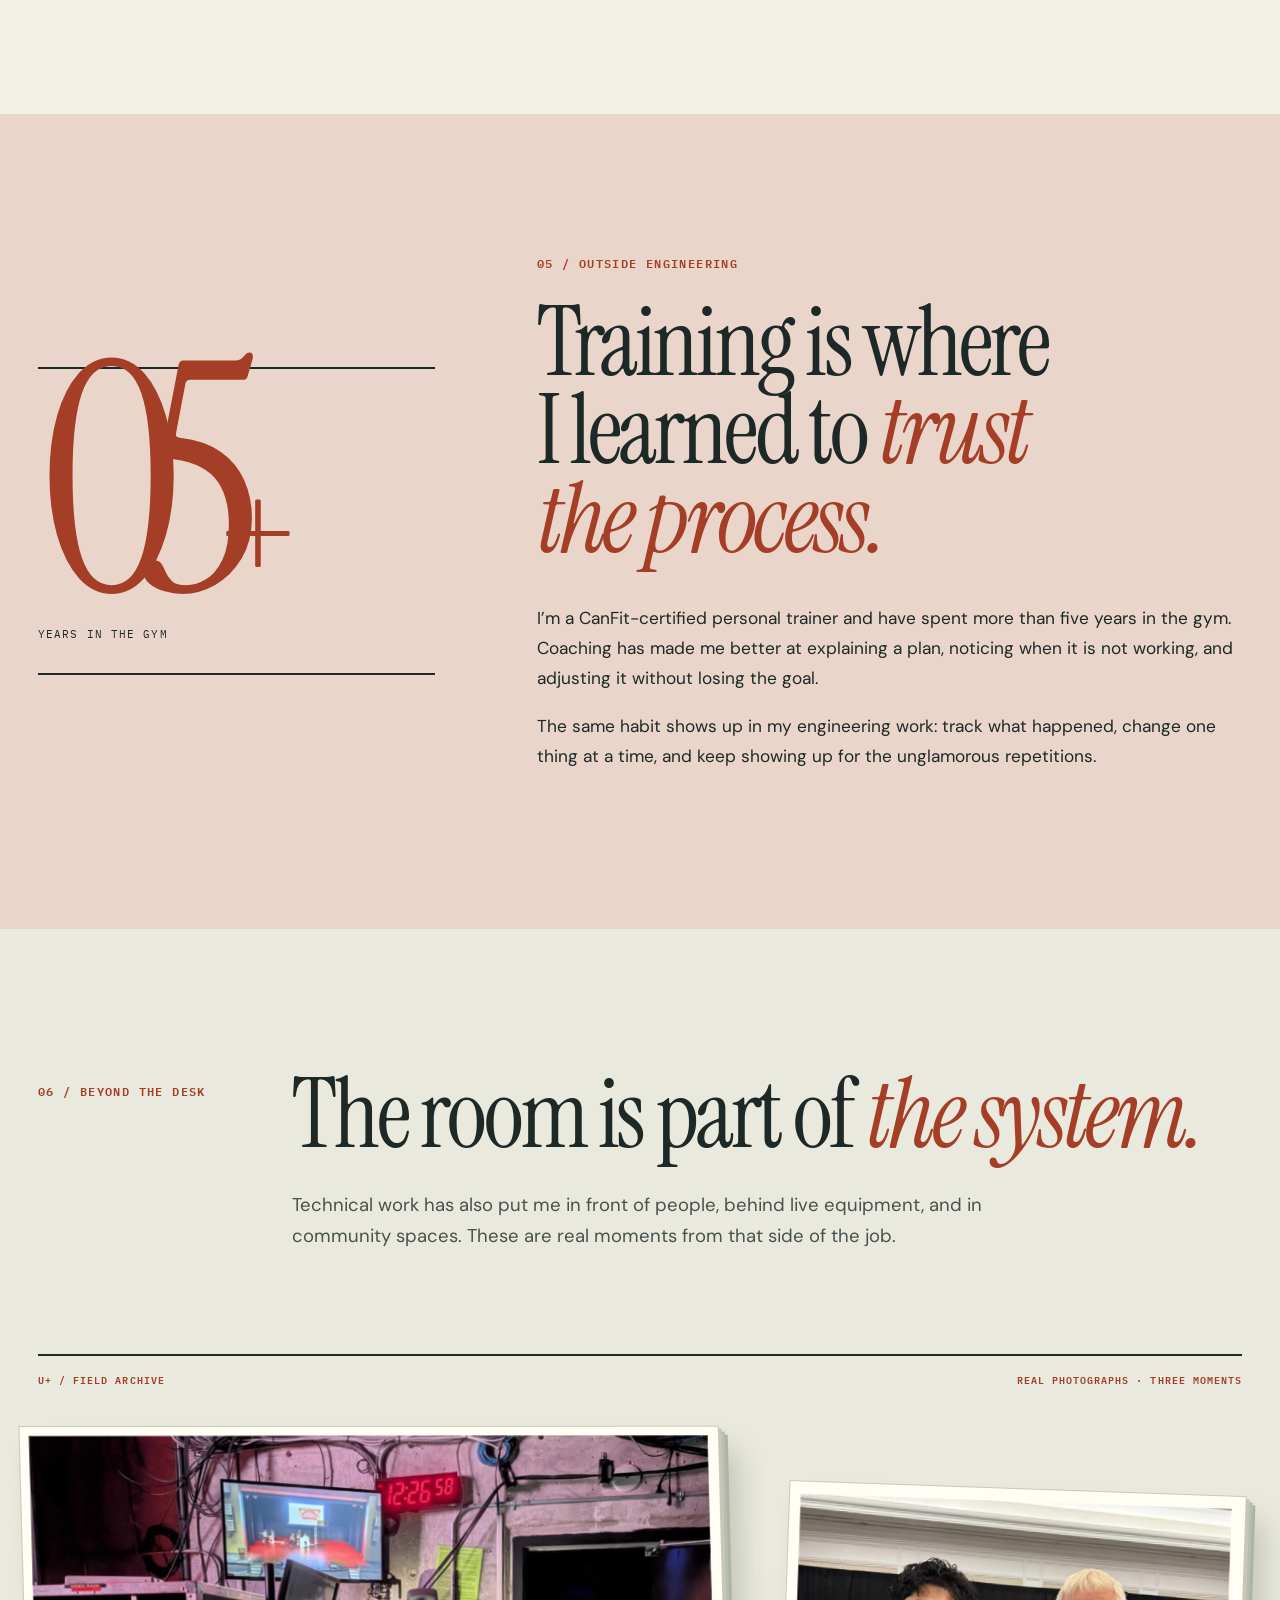
==== commit 4f1ba75e: "Add on-page resume preview" ====
--- a/index.html
+++ b/index.html
@@ -225,7 +225,7 @@
       </div>
     </section>
 
-    <section class="section-pad resume-section" id="resume"><div class="wrap intro-grid"><p class="folio-label">RÉSUMÉ / DOWNLOAD</p><div><h2 class="editorial-heading">Experience you can <em>take with you.</em></h2><p class="section-deck">Bachelor of Engineering in Computer Engineering · York University · Expected 2028. Experience in technology leadership, software development, embedded systems and technical operations.</p><p><a class="text-link" href="assets/Mohammed_Umair_Jibran_Resume.pdf" download>Download résumé (PDF) ↓</a></p></div></div></section>
+    <section class="section-pad resume-section" id="resume"><div class="wrap intro-grid"><p class="folio-label">RÉSUMÉ / DOWNLOAD</p><div><h2 class="editorial-heading">Experience you can <em>take with you.</em></h2><p class="section-deck">Bachelor of Engineering in Computer Engineering · York University · Expected 2028. Experience in technology leadership, software development, embedded systems and technical operations.</p><p><a class="text-link" href="assets/Mohammed_Umair_Jibran_Resume.pdf" download>Download résumé (PDF) ↓</a></p><a class="resume-preview" href="assets/Mohammed_Umair_Jibran_Resume.pdf" target="_blank" rel="noopener" aria-label="Open full résumé PDF"><img src="assets/resume-preview.png" width="1275" height="1650" loading="lazy" alt="Résumé preview for Mohammed Umair Jibran: experience, projects, education and technical skills"></a><p class="resume-preview-note">Select the preview to open the full résumé.</p></div></div></section>
     <section class="closing-section section-pad" id="contact">
       <div class="wrap closing-grid">
         <div><p class="folio-label">07 / CONTACT</p><h2>Have a problem that crosses <em>layers?</em></h2><p>Embedded systems, software, lab testing, project delivery, or the awkward space between them.</p></div>
--- a/field-notes.css
+++ b/field-notes.css
@@ -451,3 +451,5 @@
 .system-figure{position:relative;isolation:isolate;overflow:hidden}.signal-canvas{position:absolute;inset:30% 0 auto;width:100%;height:200px;z-index:-1;pointer-events:none}.case-study{position:relative;isolation:isolate}.case-study::before{content:"";position:absolute;inset:-12px;pointer-events:none;z-index:-1;opacity:0;transition:opacity .3s;background:radial-gradient(320px circle at var(--glow-x,50%) var(--glow-y,50%),rgba(228,98,66,.09),transparent 80%)}.case-study:hover::before{opacity:1}.intro-copy h3{margin-top:30px}.portrait img{transition:filter .5s,transform .7s}.portrait:hover img{transform:translateY(-5px)}.nav-links a{position:relative}.nav-links a::after{content:"";position:absolute;height:2px;background:var(--signal);bottom:-7px;left:0;width:100%;transform:scaleX(0);transform-origin:left;transition:transform .25s}.nav-links a:hover::after{transform:scaleX(1)}@media(prefers-reduced-motion:reduce){.portrait:hover img{transform:none}.case-study::before{display:none}}
 
 #recorded-video{margin:32px 0}#recorded-video video{display:block;width:100%;height:auto;aspect-ratio:583/328;background:#111;border-radius:3px}.video-caption{font-size:14px;color:var(--ink-soft);margin:12px 0 28px}
+
+.resume-preview{display:block;margin:28px 0 0;max-width:950px;background:#fff;border:1px solid var(--line);box-shadow:0 14px 38px rgba(29,41,38,.08)}.resume-preview img{display:block;width:100%;height:auto}.resume-preview-note{font-size:14px;color:var(--ink-soft);margin:12px 0 0}.intro-grid>div{min-width:0}
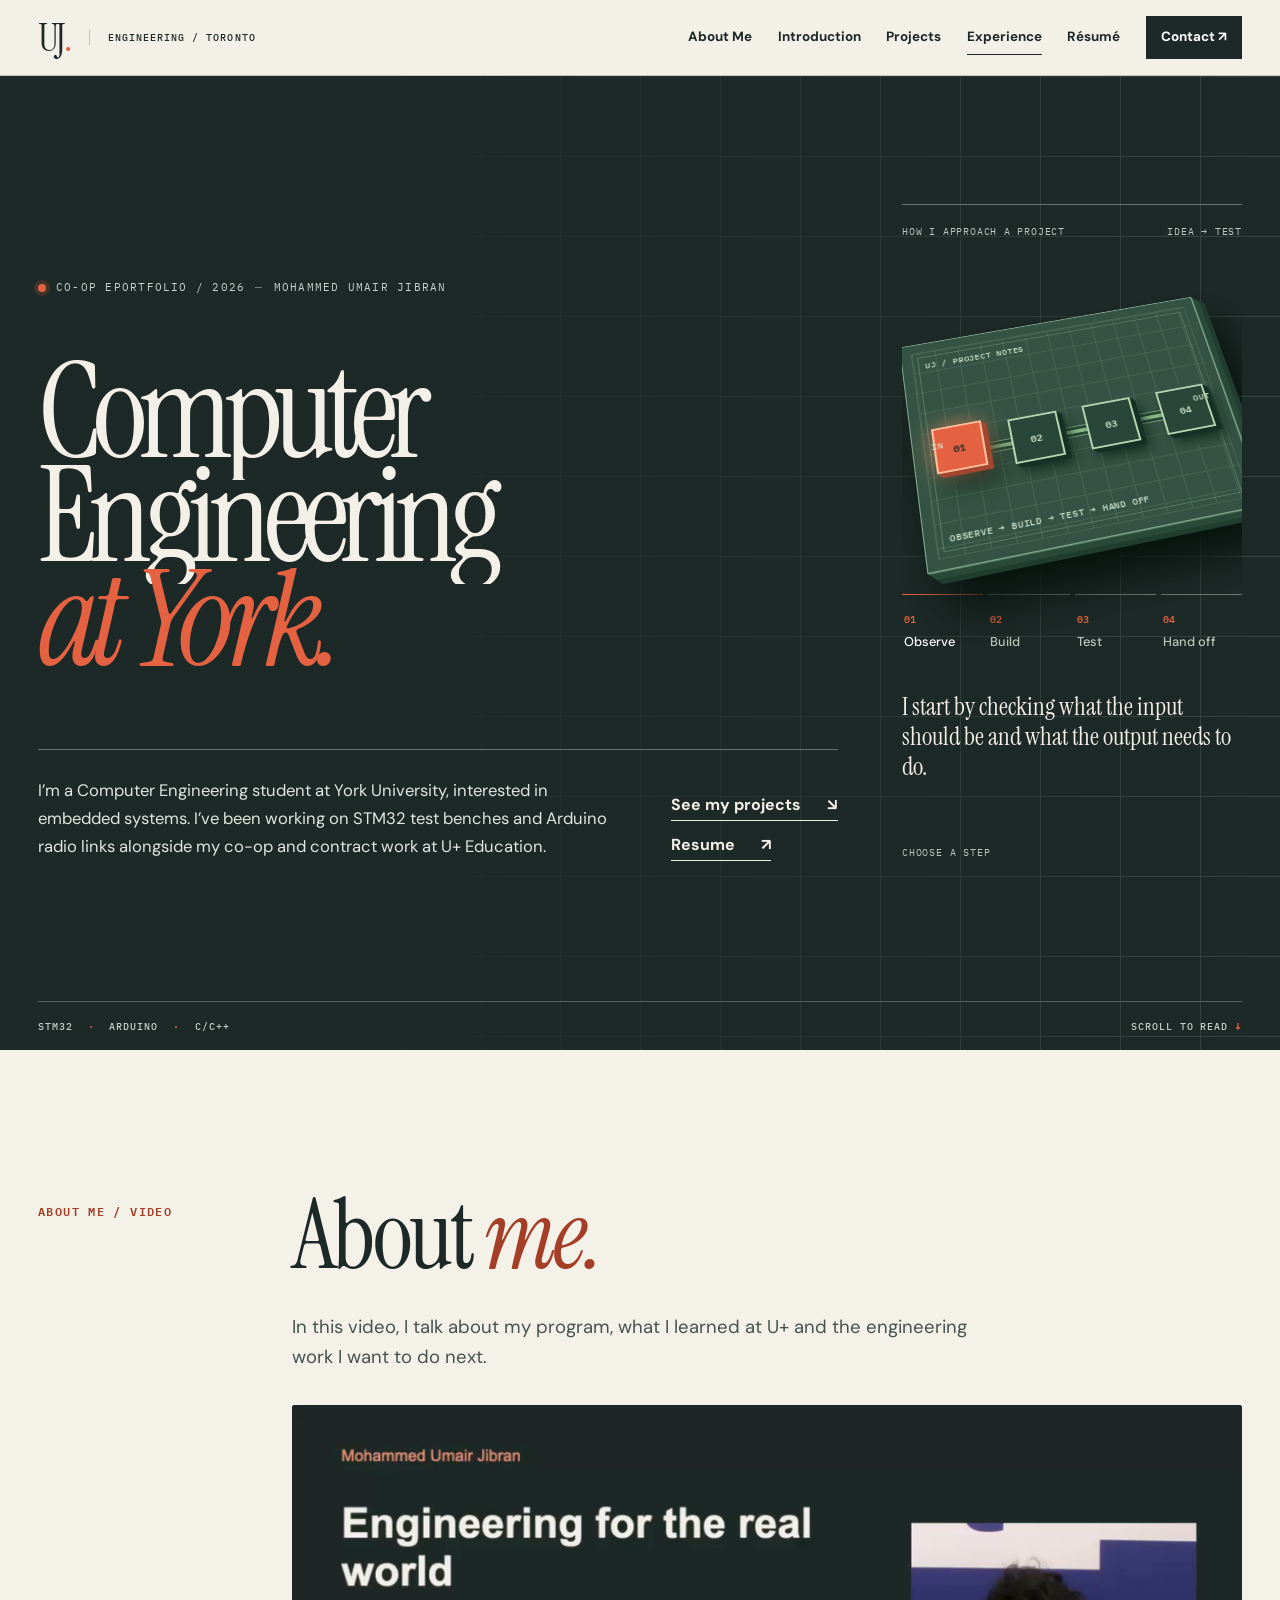
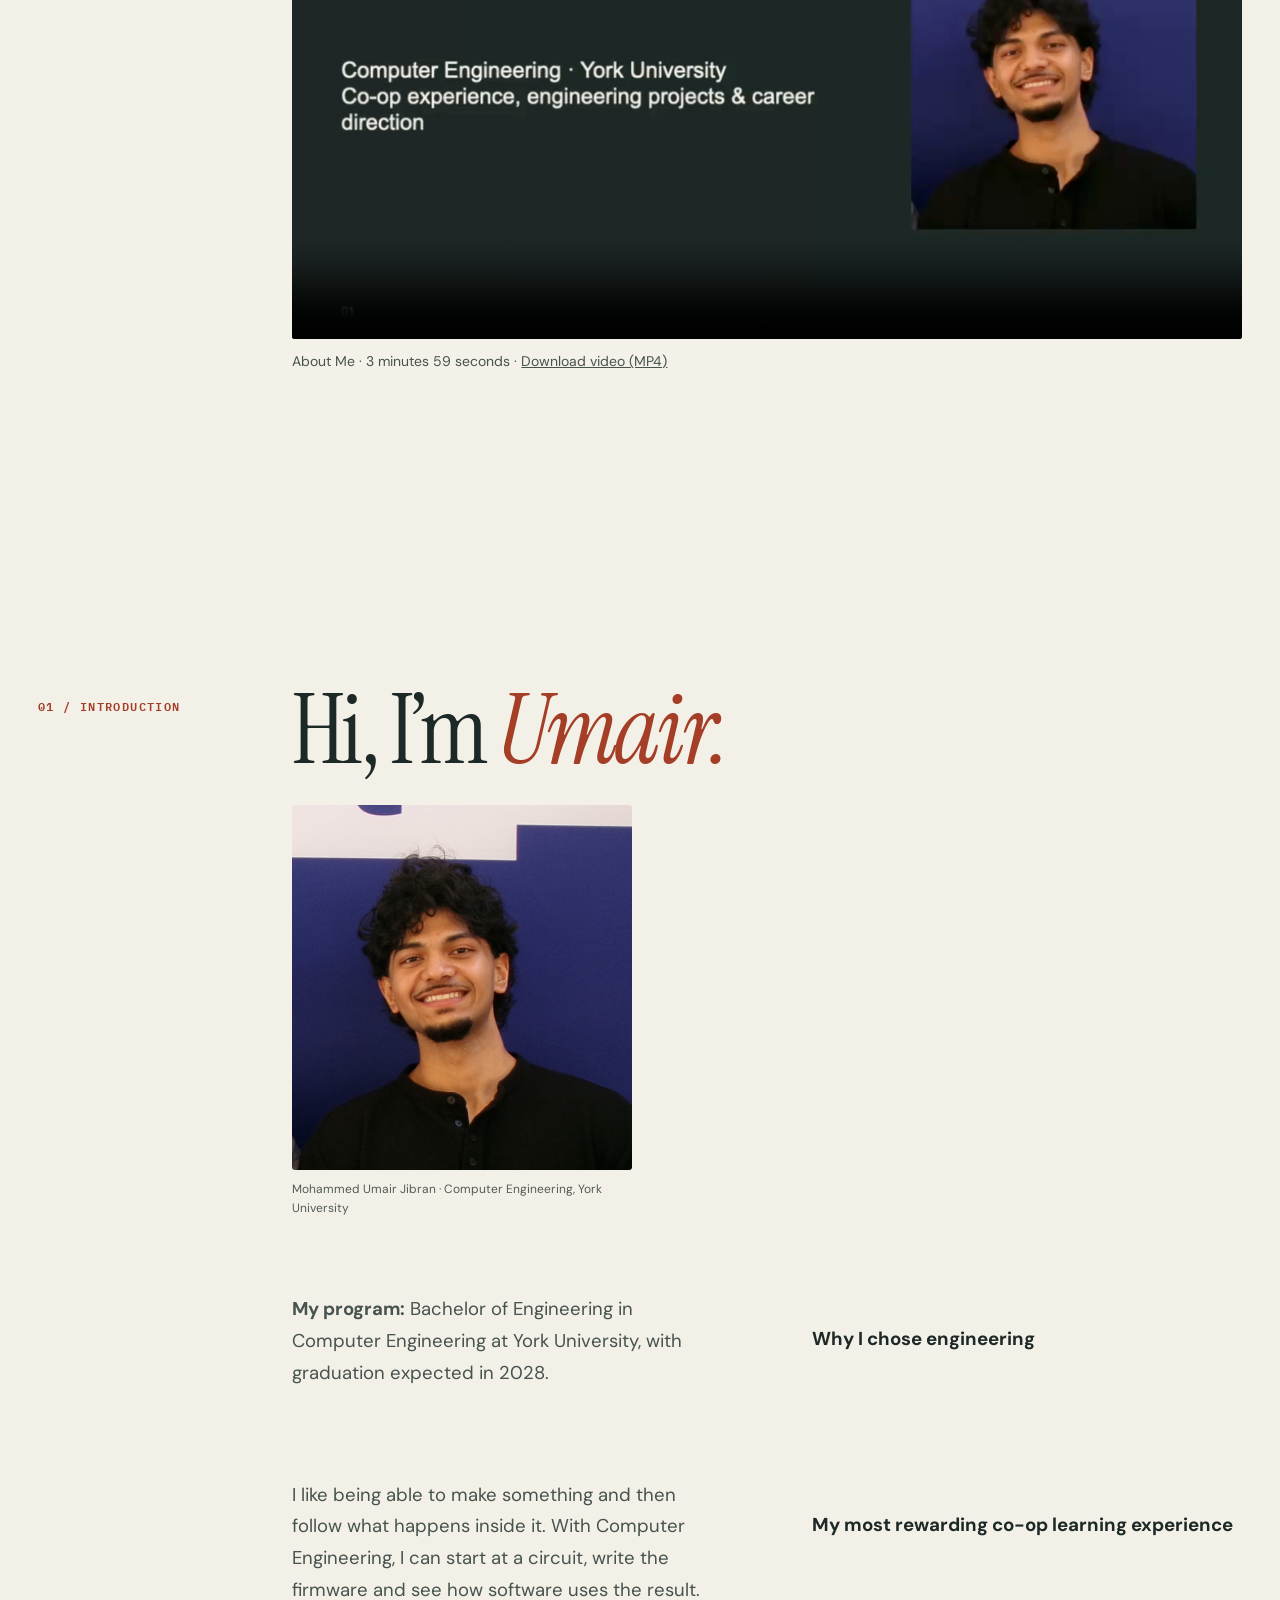
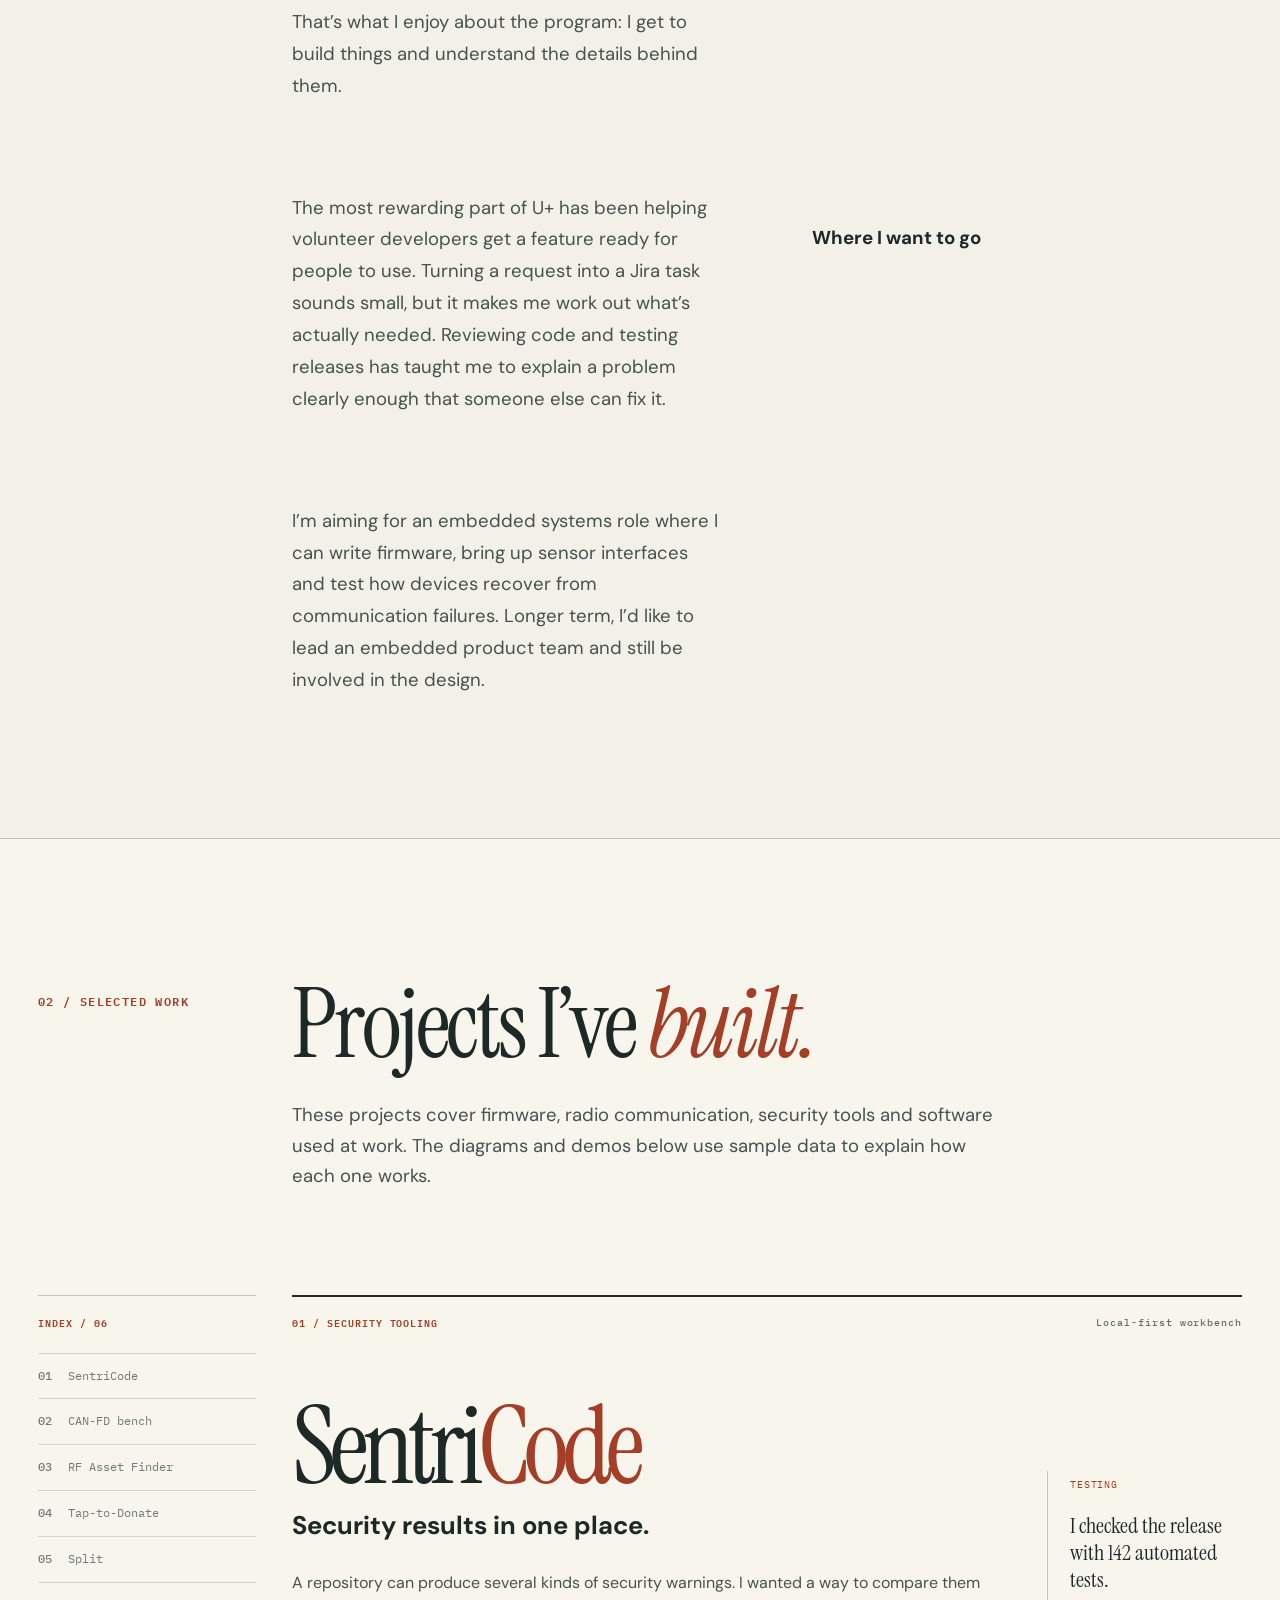
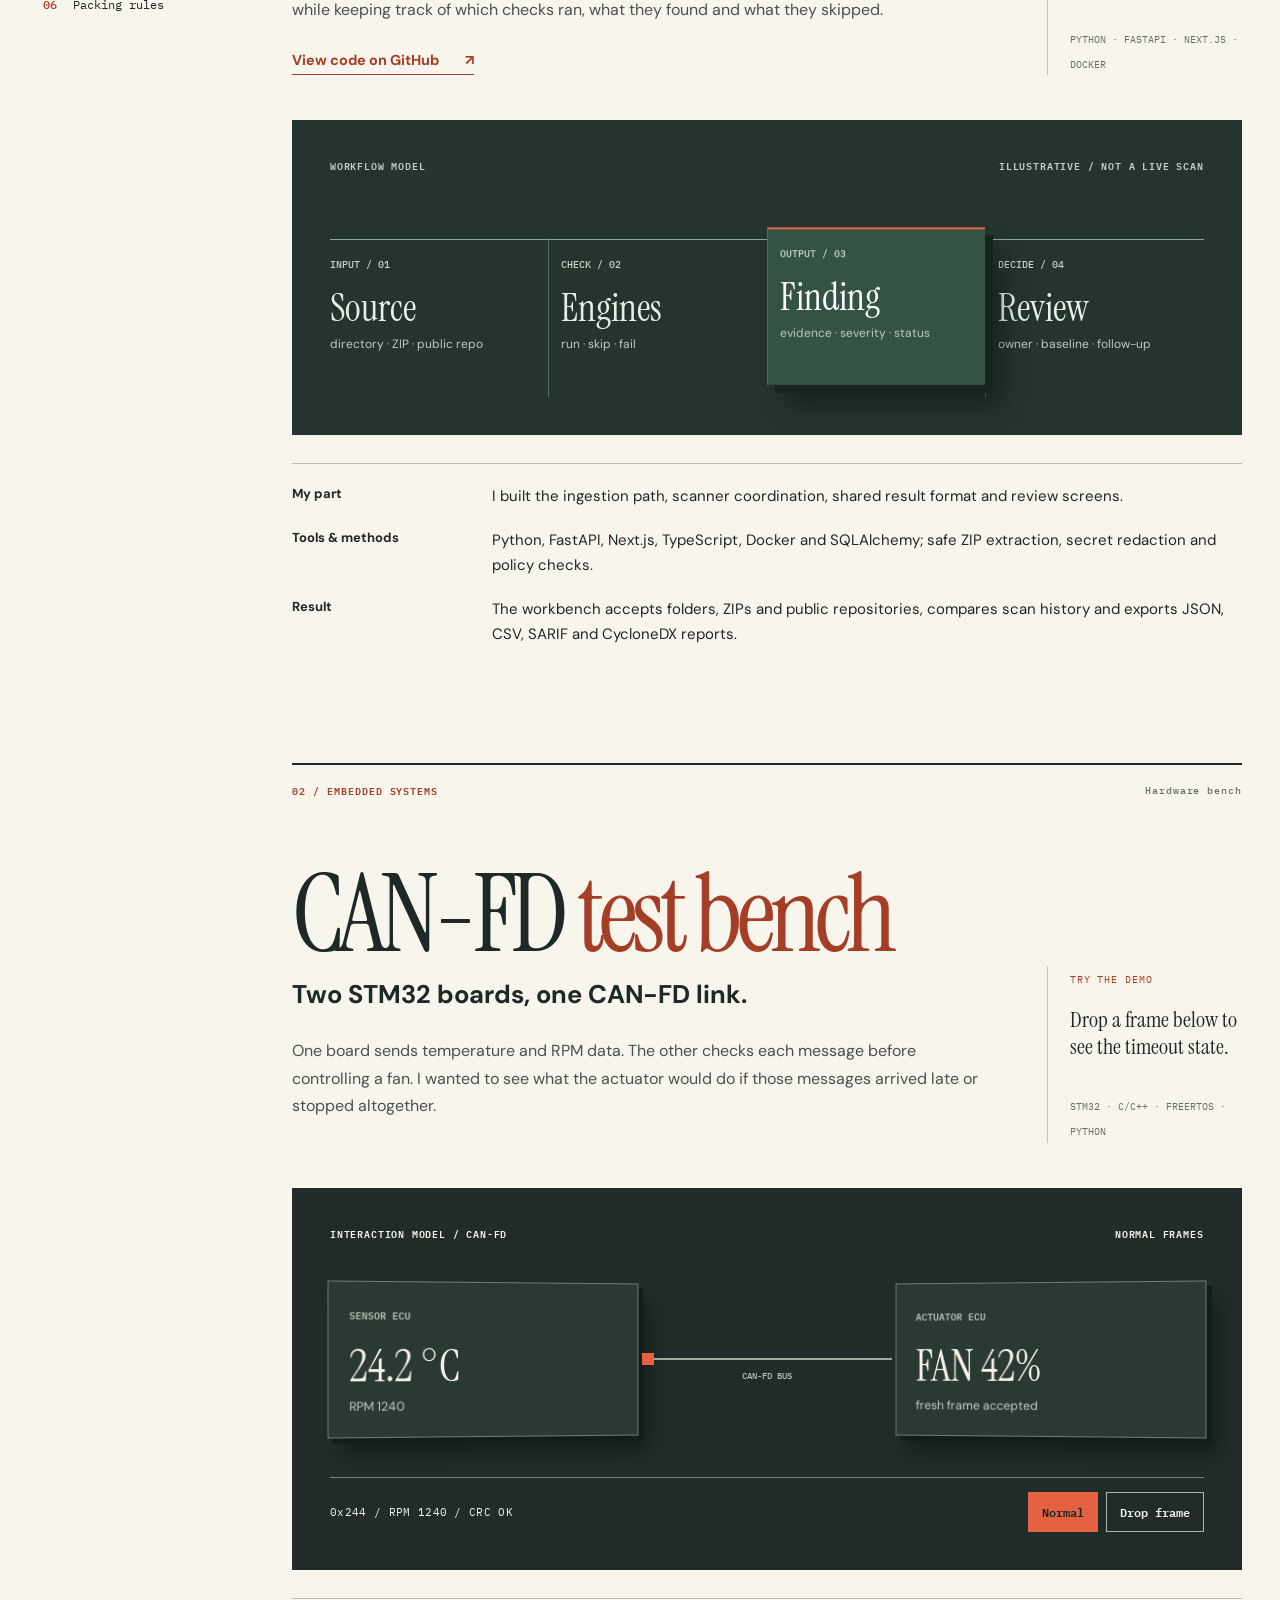
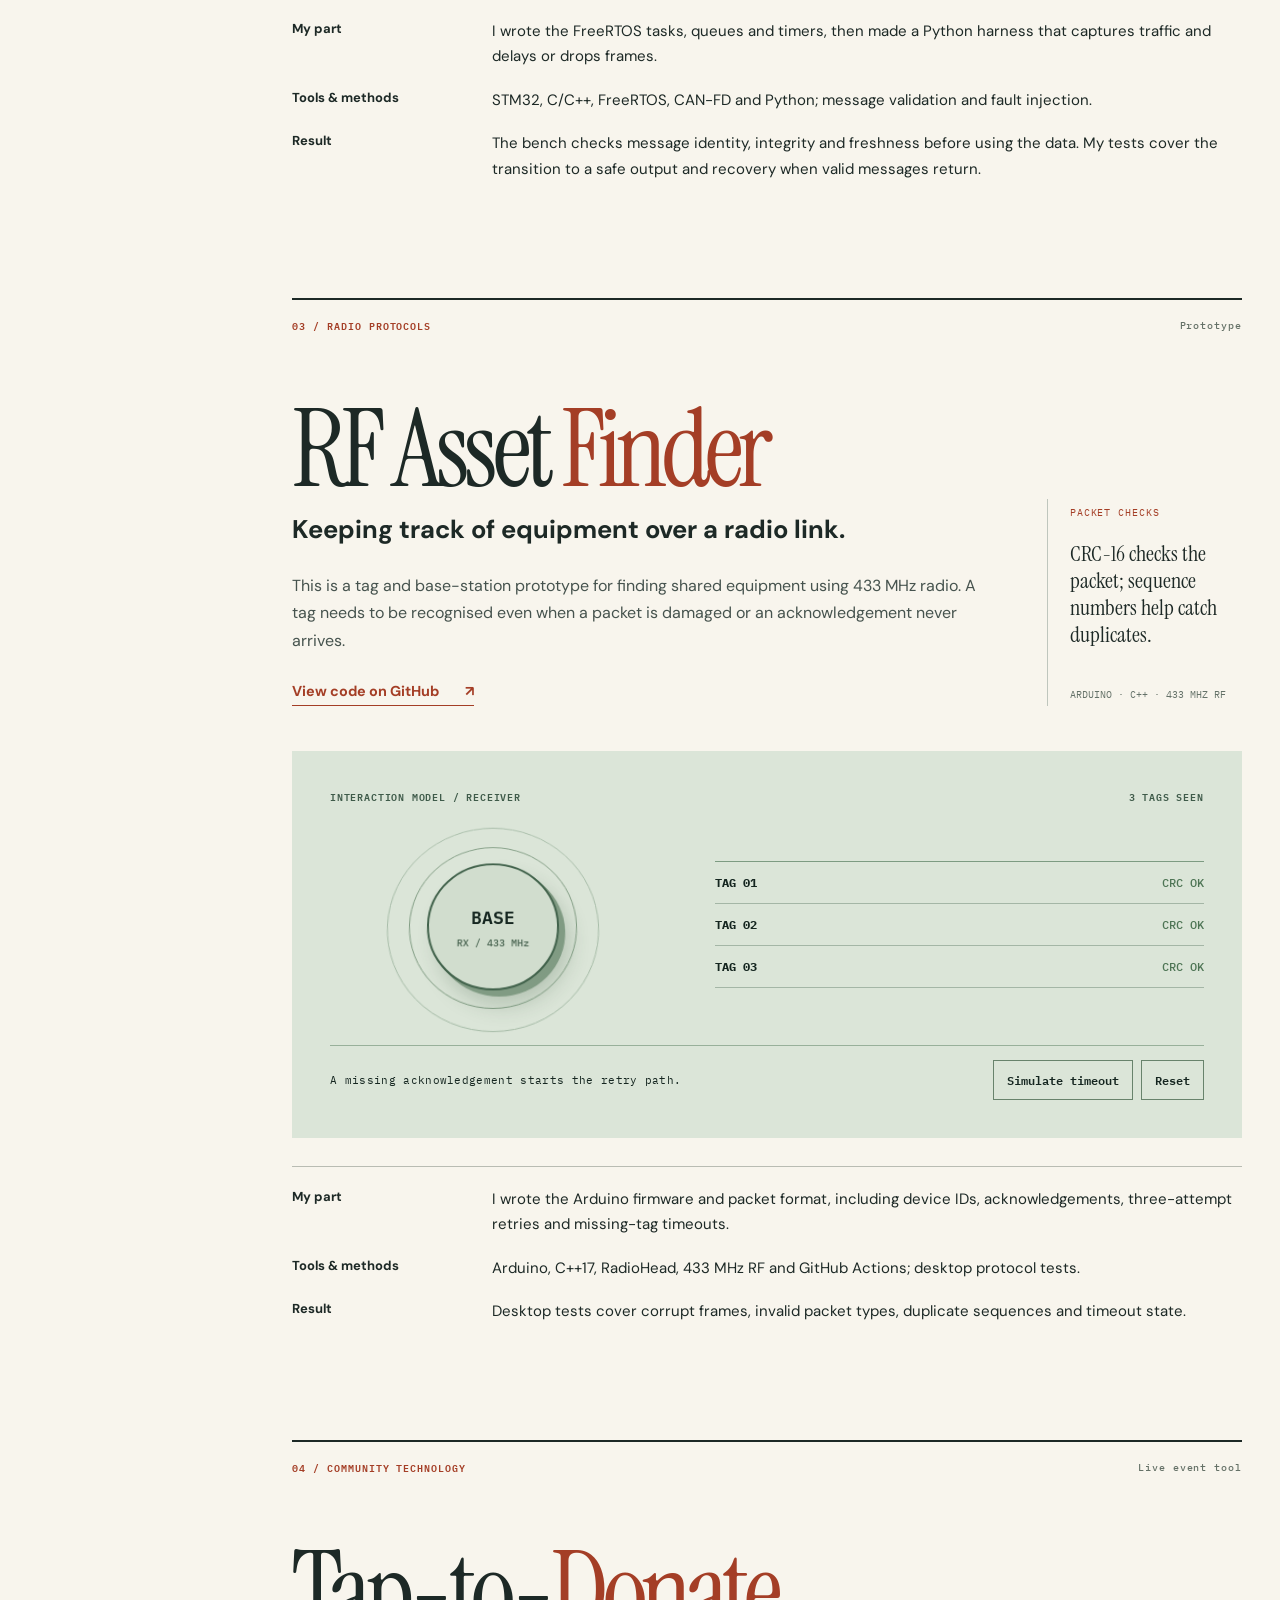
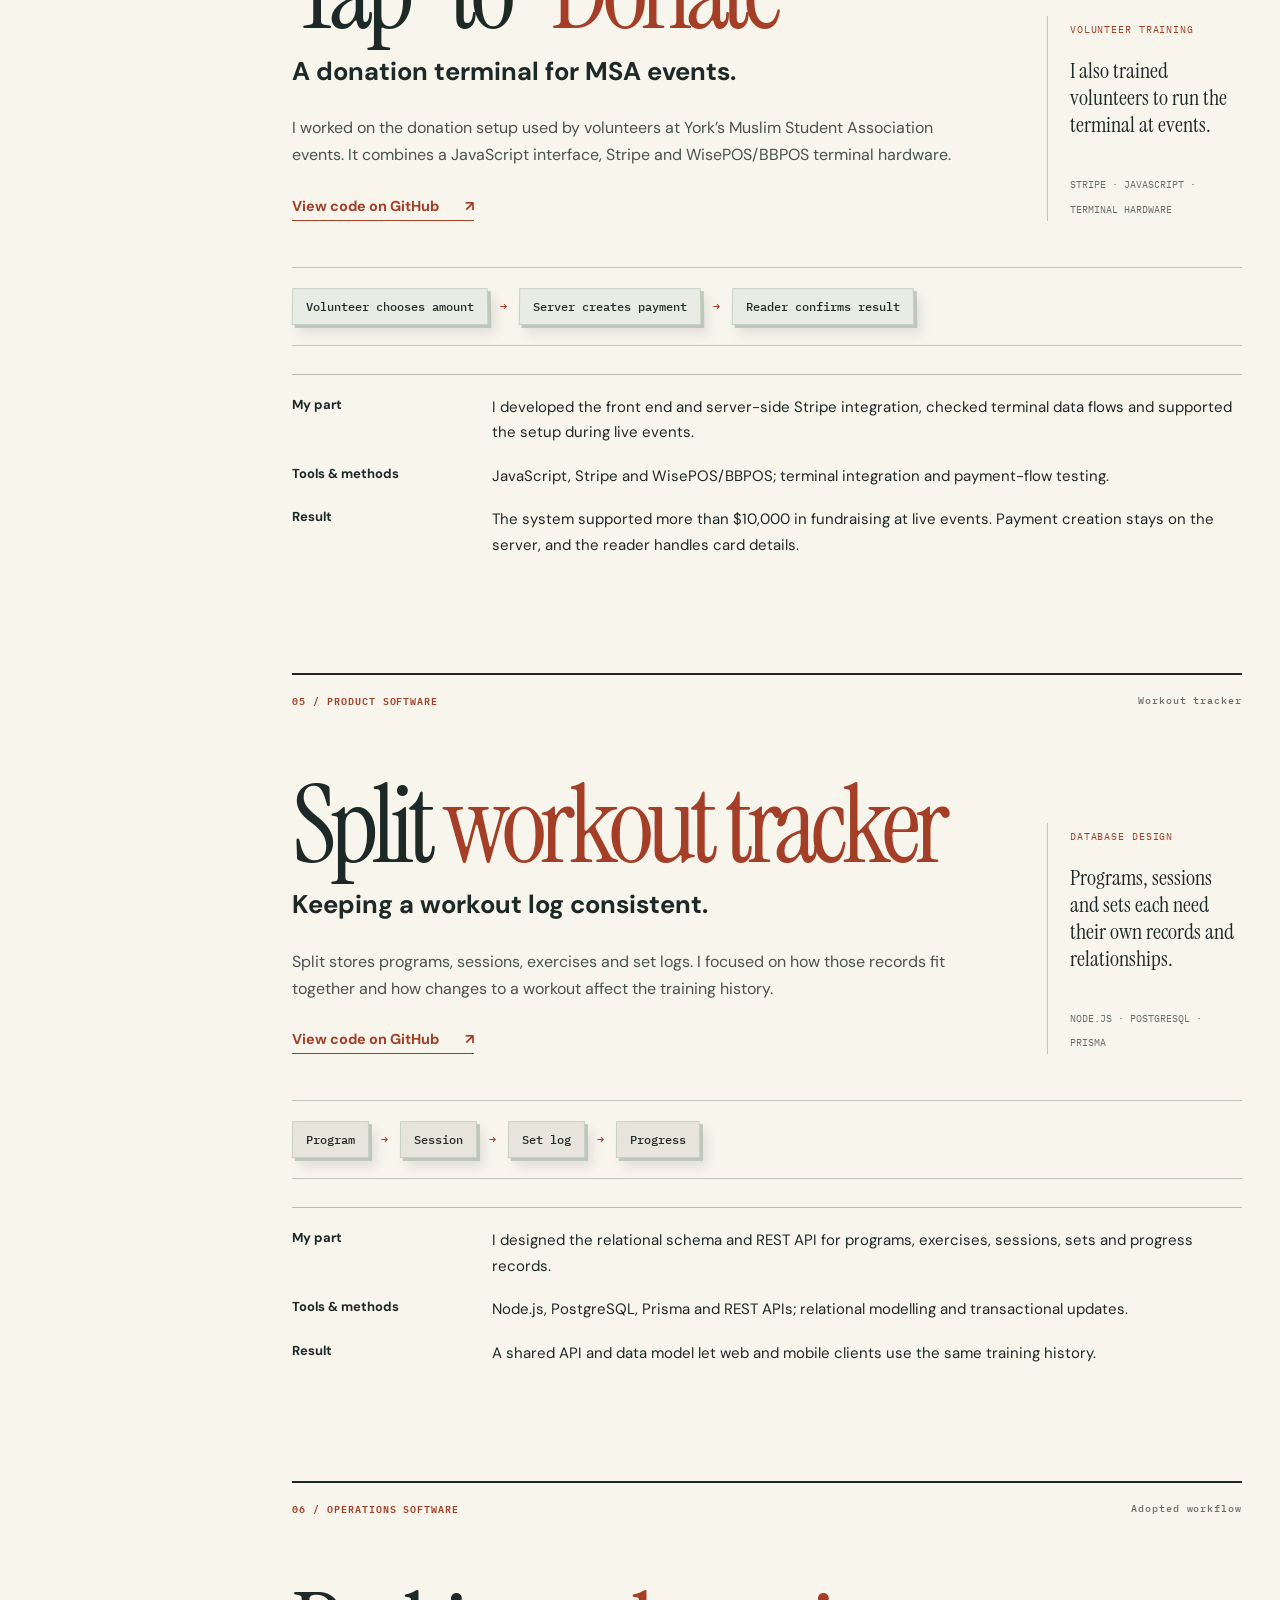
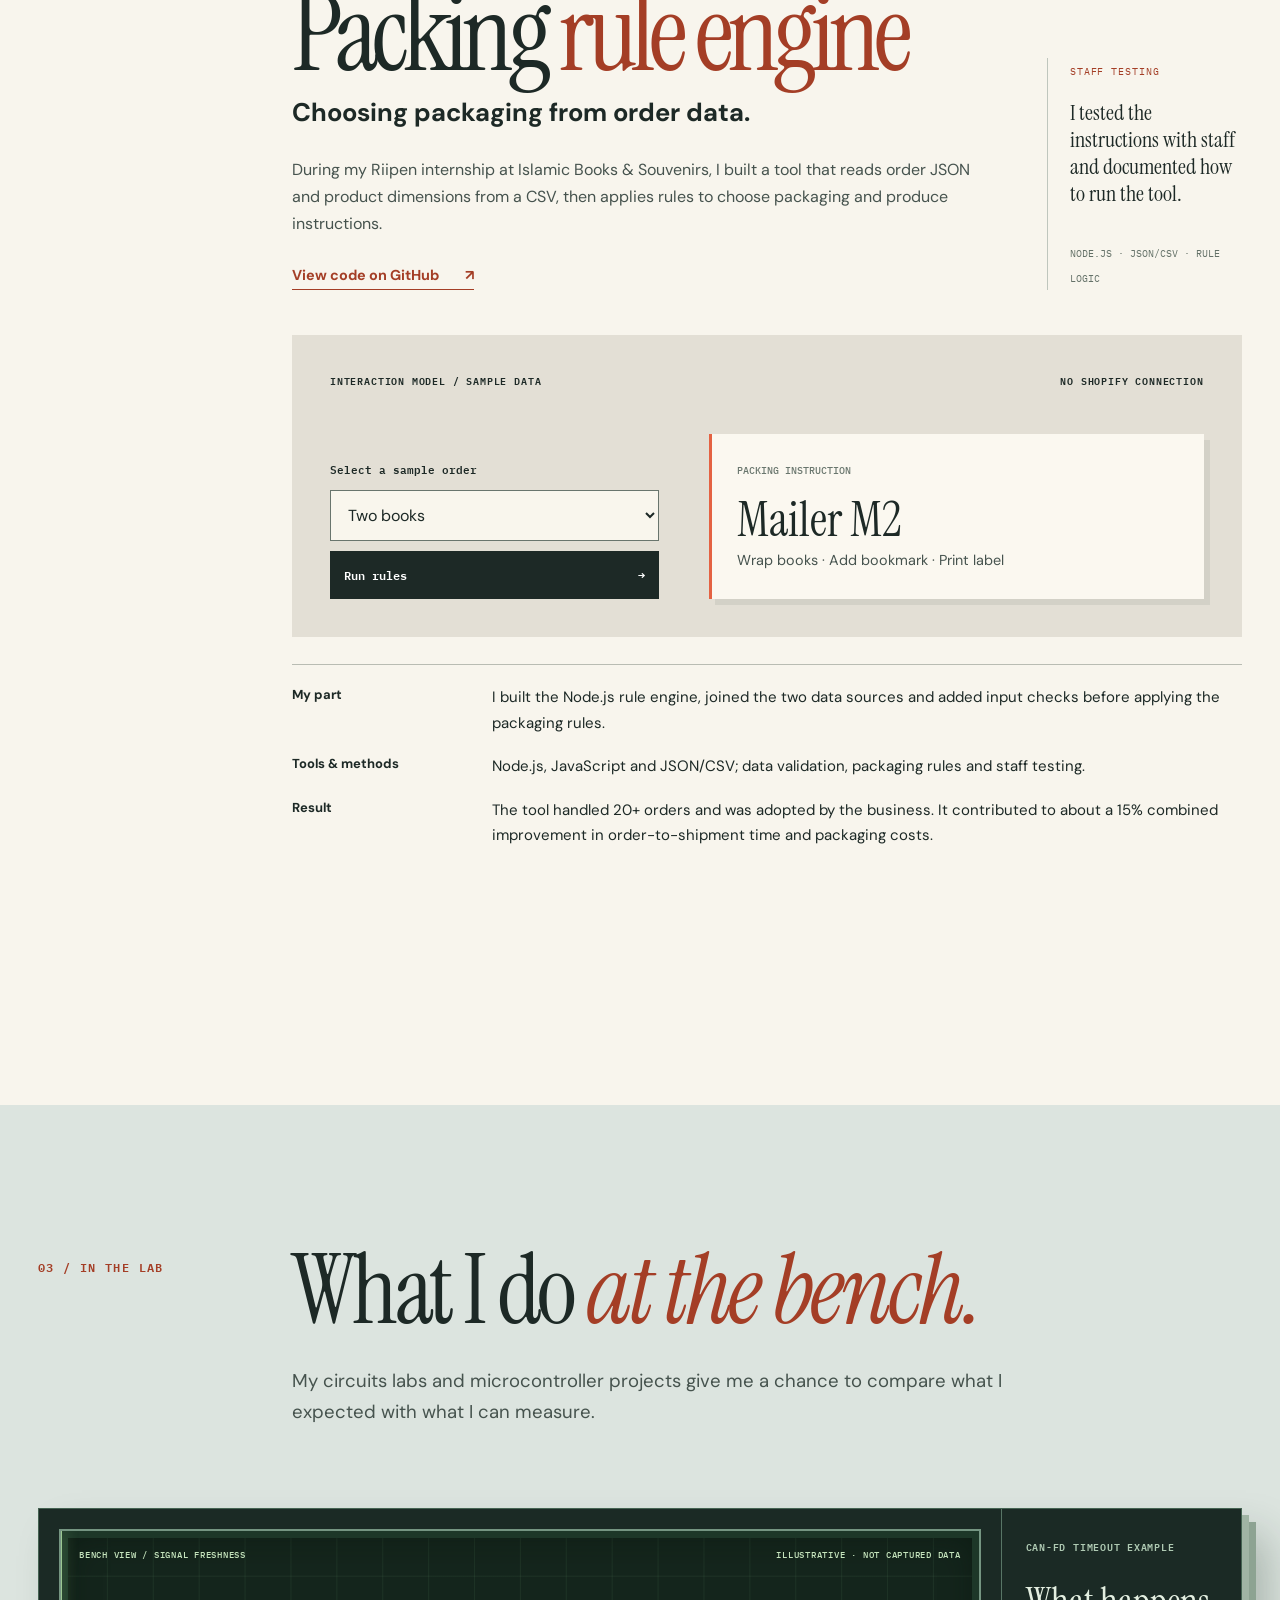
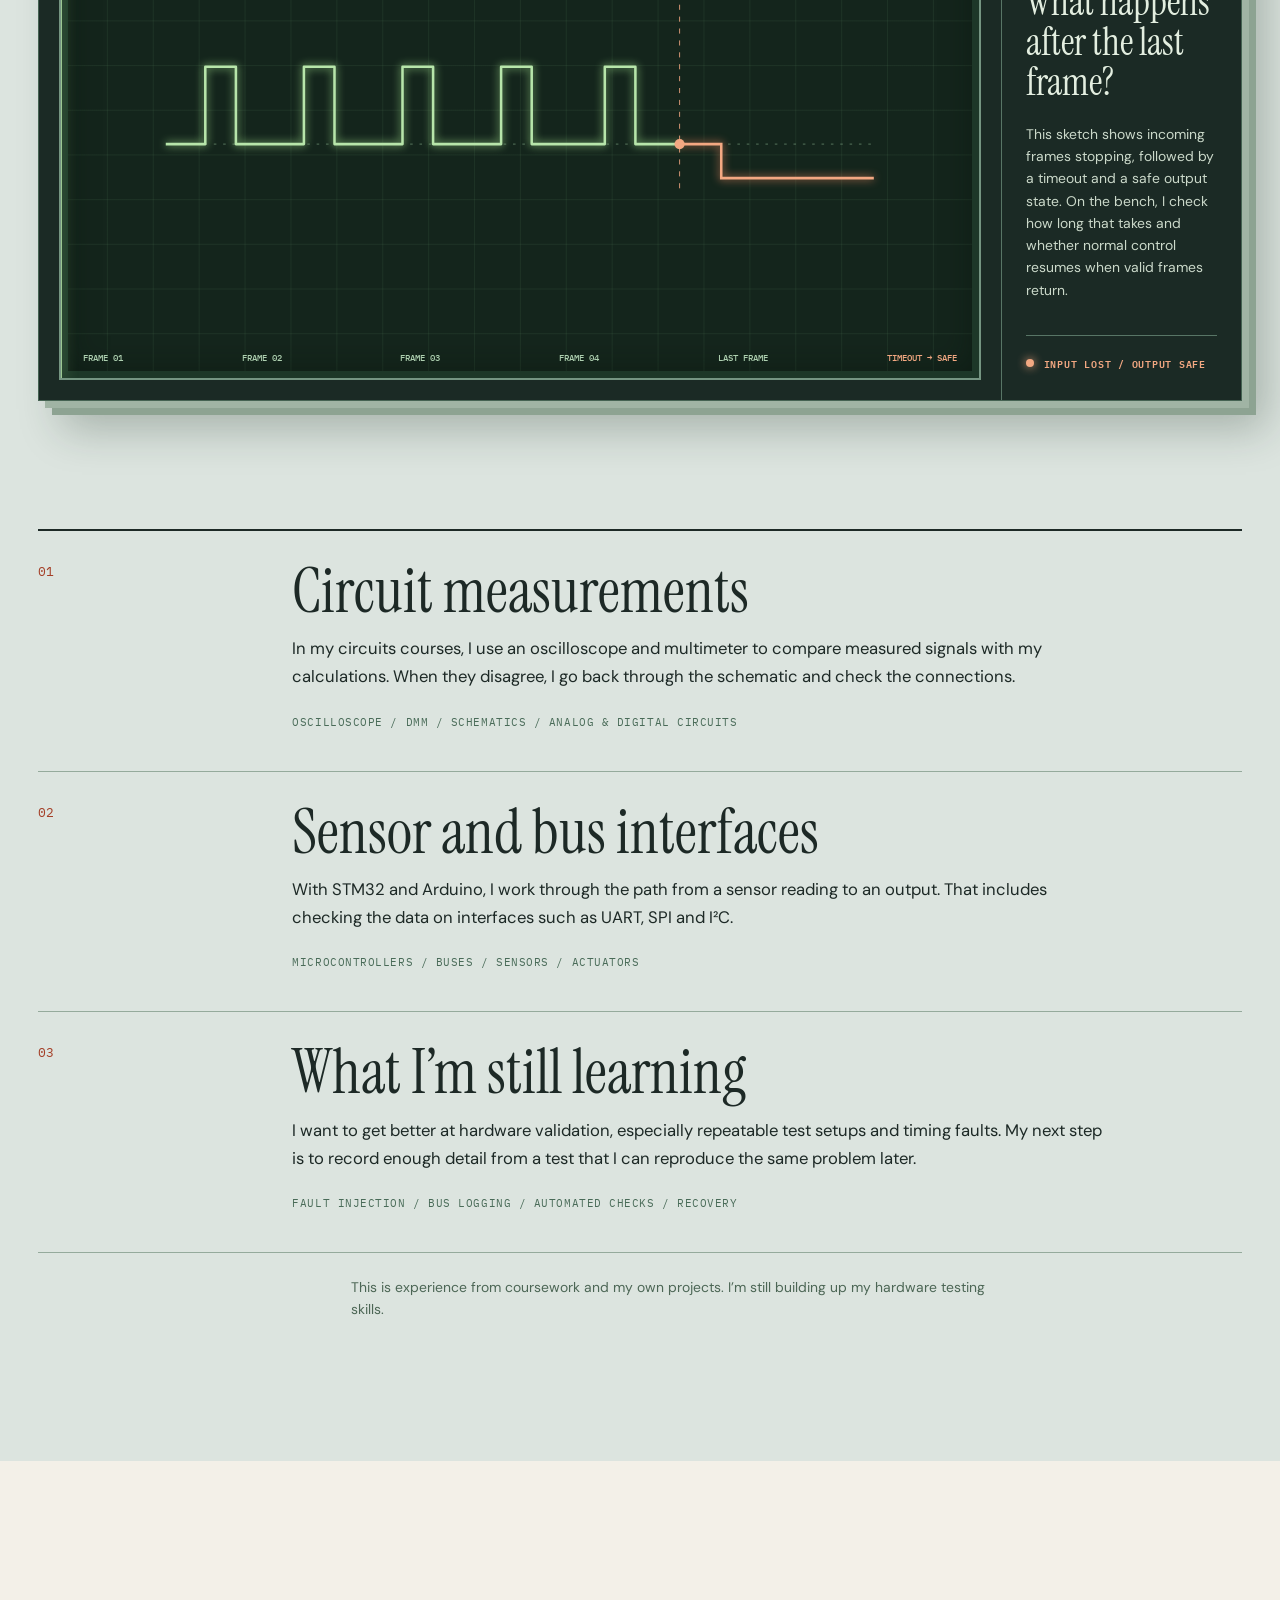
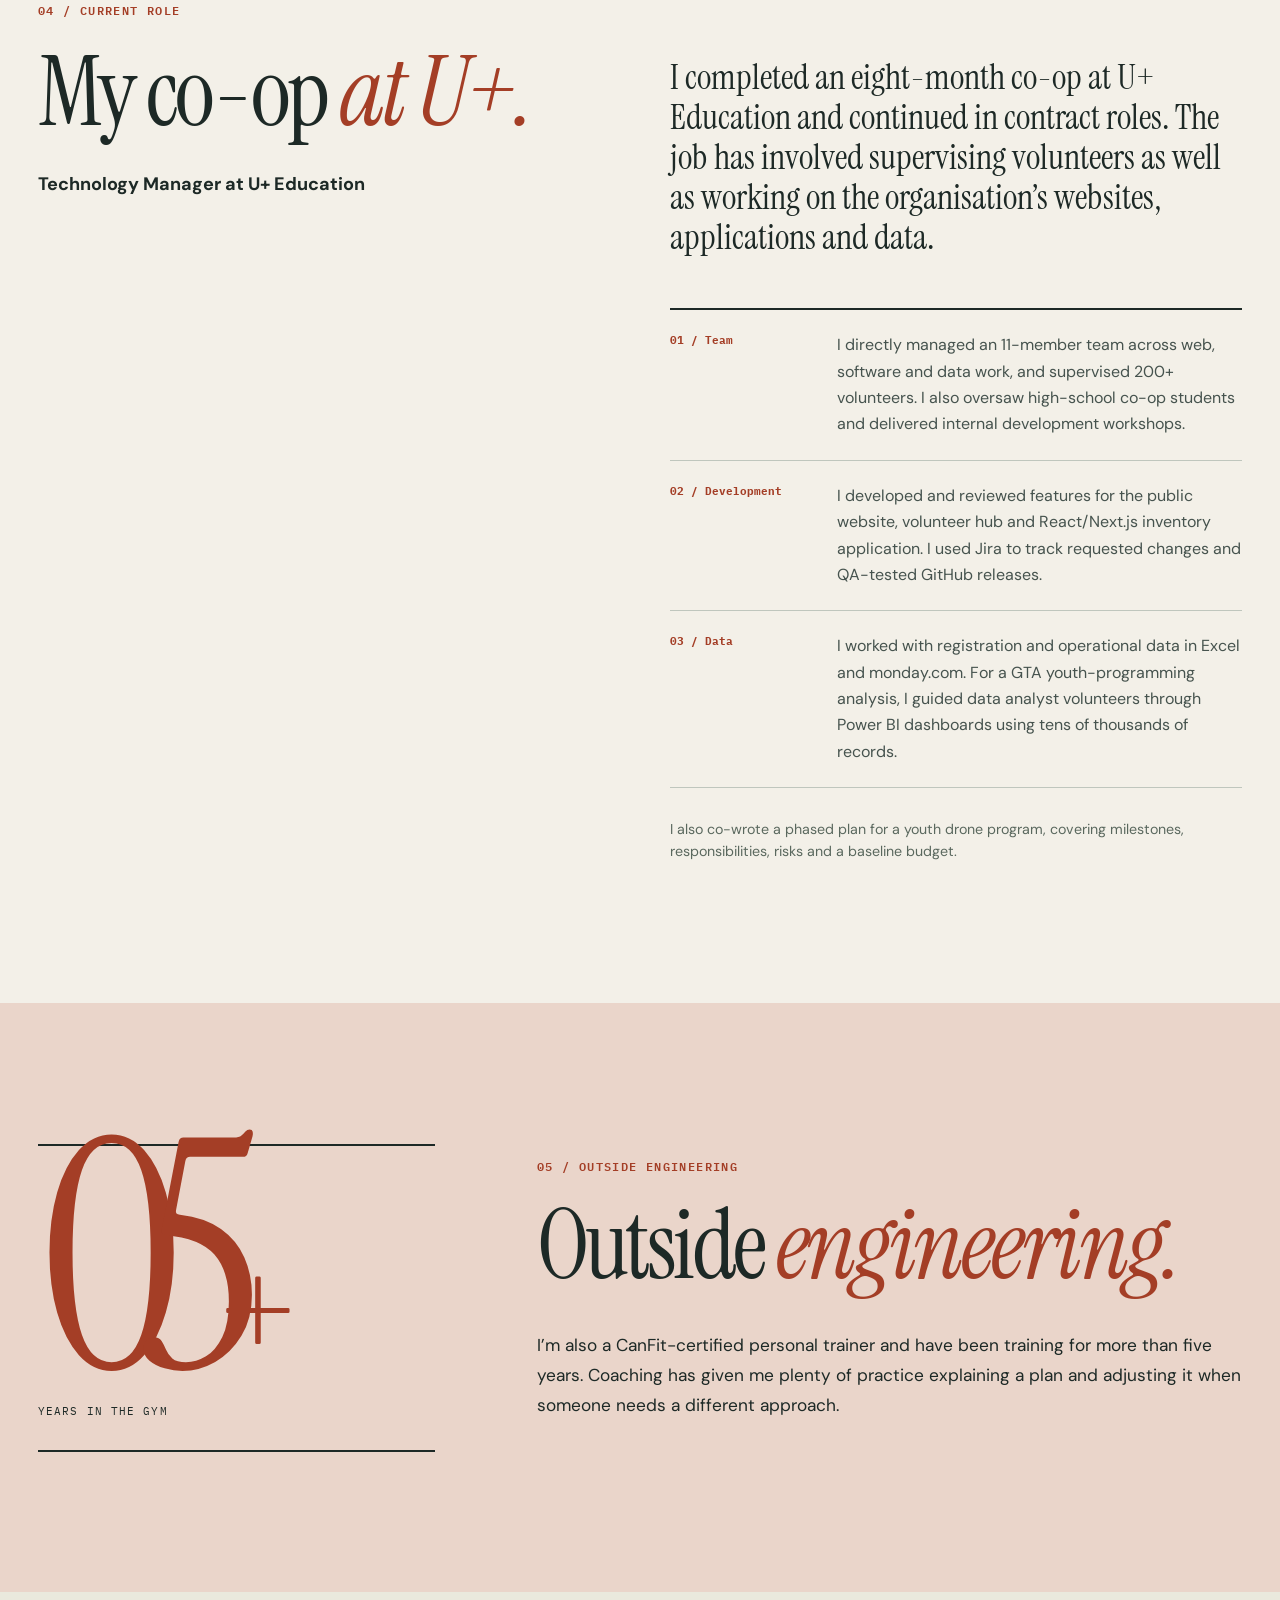
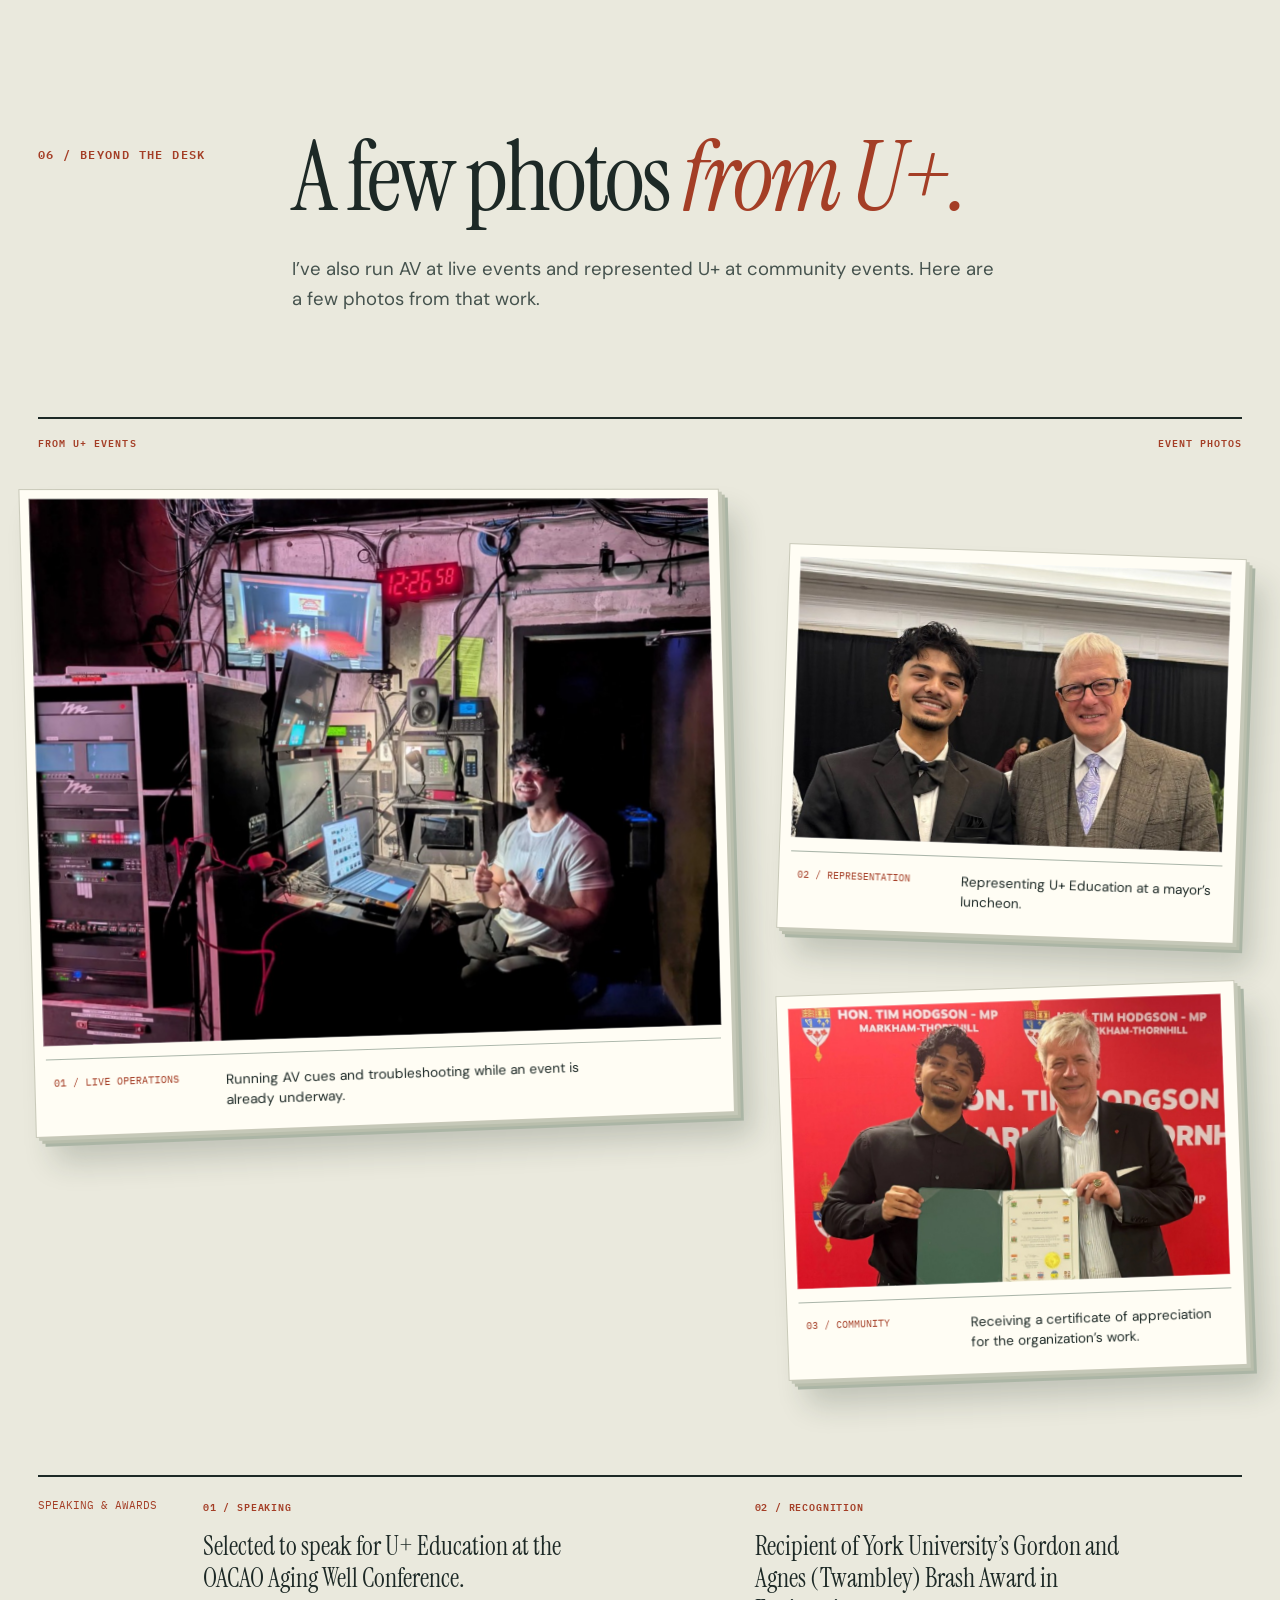
==== commit 34325f76: "Make portfolio wording more direct and specific" ====
--- a/index.html
+++ b/index.html
@@ -3,10 +3,10 @@
 <head>
   <meta charset="utf-8">
   <meta name="viewport" content="width=device-width, initial-scale=1">
-  <meta name="description" content="Mohammed Umair Jibran is a Computer Engineering student at York University building embedded systems, useful software, and the teams that deliver them.">
+  <meta name="description" content="Mohammed Umair Jibran: Computer Engineering at York University, STM32 and Arduino projects, and co-op experience at U+ Education.">
   <meta name="author" content="Mohammed Umair Jibran">
-  <meta property="og:title" content="Umair Jibran — Engineering in the real world">
-  <meta property="og:description" content="Embedded systems, security tooling, lab work, and project leadership.">
+  <meta property="og:title" content="Umair Jibran — Computer Engineering at York">
+  <meta property="og:description" content="My embedded projects, software work and co-op learning at U+ Education.">
   <meta property="og:type" content="website">
   <meta name="theme-color" content="#1e2926">
   <title>Umair Jibran — Co-op ePortfolio</title>
@@ -40,20 +40,20 @@
       <div class="hero-inner wrap">
         <div class="hero-main">
           <p class="eyebrow hero-eyebrow"><span class="signal-dot" aria-hidden="true"></span> Co-op ePortfolio / 2026 <span class="eyebrow-divider">—</span> Mohammed Umair Jibran</p>
-          <h1 class="hero-title"><span class="title-line"><span>Engineering</span></span><span class="title-line"><span>for the <em>real</em></span></span><span class="title-line"><span>world.</span></span></h1>
+          <h1 class="hero-title"><span class="title-line"><span>Computer</span></span><span class="title-line"><span>Engineering</span></span><span class="title-line"><span><em>at York.</em></span></span></h1>
           <div class="hero-bottom">
-            <p>I study Computer Engineering at York and work as Technology Manager at U+ Education. I like debugging a board on my desk, but I also like helping a volunteer get a tool working before an event. Both feel like engineering to me.</p>
+            <p>I’m a Computer Engineering student at York University, interested in embedded systems. I’ve been working on STM32 test benches and Arduino radio links alongside my co-op and contract work at U+ Education.</p>
             <div class="hero-actions">
-              <a class="text-link light-link" href="#work">Explore the work <span aria-hidden="true">↘</span></a>
+              <a class="text-link light-link" href="#work">See my projects <span aria-hidden="true">↘</span></a>
               <a class="text-link light-link" href="assets/Mohammed_Umair_Jibran_Resume.pdf" download target="_blank" rel="noopener">Resume <span aria-hidden="true">↗</span></a>
             </div>
           </div>
         </div>
         <aside class="system-figure" data-active="01" aria-label="A simple model of Umair's working process">
-          <div class="figure-top"><span>FIG. 01 / HOW I WORK</span><span>INPUT → OUTCOME</span></div>
+          <div class="figure-top"><span>HOW I APPROACH A PROJECT</span><span>IDEA → TEST</span></div>
           <canvas class="signal-canvas" aria-hidden="true"></canvas><div class="route-stage" data-depth-scene aria-hidden="true">
             <div class="route-board">
-              <span class="board-id">UJ / PROCESS BOARD · REV 01</span>
+              <span class="board-id">UJ / PROJECT NOTES</span>
               <span class="board-port board-input">IN</span><span class="board-port board-output">OUT</span>
               <div class="route-graphic"><span class="route-line"></span><span class="route-point point-a"><b>01</b></span><span class="route-point point-b"><b>02</b></span><span class="route-point point-c"><b>03</b></span><span class="route-point point-d"><b>04</b></span></div>
               <span class="board-ground">OBSERVE → BUILD → TEST → HAND OFF</span>
@@ -65,26 +65,26 @@
             <button type="button" data-route="03" aria-pressed="false"><b>03</b><span>Test</span></button>
             <button type="button" data-route="04" aria-pressed="false"><b>04</b><span>Hand off</span></button>
           </div>
-          <p class="route-copy" data-route-copy aria-live="polite">Start with the actual input: a signal, a user need, or the thing that keeps going wrong.</p>
-          <span class="figure-foot">SELECT A STEP / THIS IS THE THROUGH-LINE</span>
+          <p class="route-copy" data-route-copy aria-live="polite">I start by checking what the input should be and what the output needs to do.</p>
+          <span class="figure-foot">CHOOSE A STEP</span>
         </aside>
       </div>
-      <div class="hero-footer wrap"><span>Hardware <i>↔</i> software <i>↔</i> people</span><span>Scroll to inspect <b aria-hidden="true">↓</b></span></div>
+      <div class="hero-footer wrap"><span>STM32 <i>·</i> Arduino <i>·</i> C/C++</span><span>Scroll to read <b aria-hidden="true">↓</b></span></div>
     </header>
 
-    <section class="section-pad video-section" id="video"><div class="wrap intro-grid"><p class="folio-label">ABOUT ME / VIDEO</p><div><h2 class="editorial-heading">The skills behind <em>the work.</em></h2><p class="section-deck">A narrated introduction to my program, practical learning, technical projects and career direction.</p><div id="recorded-video"><video controls playsinline preload="metadata" poster="assets/about-me-poster.png" aria-label="About Me: program, co-op experience, new skills and career goal"><source src="assets/about-me.mp4" type="video/mp4">Your browser does not support embedded video. <a href="assets/about-me.mp4">Watch or download the About Me video</a>.</video><p class="video-caption">About Me · 3 minutes 59 seconds · <a href="assets/about-me.mp4" download>Download video (MP4)</a></p></div></div></div></section>
+    <section class="section-pad video-section" id="video"><div class="wrap intro-grid"><p class="folio-label">ABOUT ME / VIDEO</p><div><h2 class="editorial-heading">About <em>me.</em></h2><p class="section-deck">In this video, I talk about my program, what I learned at U+ and the engineering work I want to do next.</p><div id="recorded-video"><video controls playsinline preload="metadata" poster="assets/about-me-poster.png" aria-label="About Me: program, co-op experience, new skills and career goal"><source src="assets/about-me.mp4" type="video/mp4">Your browser does not support embedded video. <a href="assets/about-me.mp4">Watch or download the About Me video</a>.</video><p class="video-caption">About Me · 3 minutes 59 seconds · <a href="assets/about-me.mp4" download>Download video (MP4)</a></p></div></div></div></section>
 
     <section class="intro-section section-pad" id="about">
       <div class="wrap intro-grid">
         <p class="folio-label" data-reveal>01 / INTRODUCTION</p>
         <div data-reveal>
-          <h2 class="editorial-heading">Give me something <em>real enough to fail.</em></h2>
+          <h2 class="editorial-heading">Hi, I’m <em>Umair.</em></h2>
           <figure class="portrait"><img src="assets/umair-selected-photo.jpeg" width="1025" height="1101" alt="Portrait of Mohammed Umair Jibran in a black polo shirt"><figcaption>Mohammed Umair Jibran · Computer Engineering, York University</figcaption></figure>
           <div class="intro-copy">
             <p><strong>My program:</strong> Bachelor of Engineering in Computer Engineering at York University, with graduation expected in 2028.</p>
-            <h3>Why I chose engineering</h3><p>I love being able to design something, build it, and understand why it works. Computer Engineering lets me follow an idea through every layer: the circuit sensing an input, the firmware making a decision, and the software turning that decision into something useful. I enjoy that range because I can keep asking how things work, then use what I learn to create something of my own.</p>
-            <h3>My most rewarding co-op learning experience</h3><p>At U+ Education, the most rewarding part has been helping a technical team turn broad requests into tools people can actually use. Working with volunteer leads across web, software and data projects has taught me that a good solution starts with clear requirements. Reviewing deliverables, resolving blockers and testing releases showed me how much engineering depends on communication, ownership and a thoughtful handoff.</p>
-            <h3>Where I want to go</h3><p>My goal is to become an embedded systems engineer focused on hardware–software integration: designing firmware, connecting sensors and actuators, and validating how a system responds when something goes wrong. As I gain experience, I want to lead embedded product development projects, combining hands-on design with technical planning and team leadership.</p>
+            <h3>Why I chose engineering</h3><p>I like being able to make something and then follow what happens inside it. With Computer Engineering, I can start at a circuit, write the firmware and see how software uses the result. That’s what I enjoy about the program: I get to build things and understand the details behind them.</p>
+            <h3>My most rewarding co-op learning experience</h3><p>The most rewarding part of U+ has been helping volunteer developers get a feature ready for people to use. Turning a request into a Jira task sounds small, but it makes me work out what’s actually needed. Reviewing code and testing releases has taught me to explain a problem clearly enough that someone else can fix it.</p>
+            <h3>Where I want to go</h3><p>I’m aiming for an embedded systems role where I can write firmware, bring up sensor interfaces and test how devices recover from communication failures. Longer term, I’d like to lead an embedded product team and still be involved in the design.</p>
           </div>
         </div>
       </div>
@@ -94,7 +94,7 @@
       <div class="wrap">
         <div class="section-opening" data-reveal>
           <p class="folio-label">02 / SELECTED WORK</p>
-          <div><h2 class="editorial-heading">Case files from the <em>messy middle.</em></h2><p class="section-deck">Actual questions, engineering decisions, and a few small interaction models. Project visuals are diagrams and sample states; they are not product screenshots.</p></div>
+          <div><h2 class="editorial-heading">Projects I’ve <em>built.</em></h2><p class="section-deck">These projects cover firmware, radio communication, security tools and software used at work. The diagrams and demos below use sample data to explain how each one works.</p></div>
         </div>
         <div class="case-layout">
           <nav class="case-index" aria-label="Jump to a project">
@@ -109,53 +109,53 @@
           <div class="case-list">
             <article class="case-study" id="sentricode" data-reveal>
               <div class="case-head"><span>01 / SECURITY TOOLING</span><span>Local-first workbench</span></div>
-              <div class="case-content"><div><h3>Sentri<span>Code</span></h3><p class="case-question">How do you turn a scanner finding into a decision someone can track?</p><p>I built a workbench that brings source, secret, configuration, and dependency findings into one review flow. Safe input handling, redacted evidence, scan history, policy checks, and visible engine status make the result easier to trust.</p><a class="text-link" href="https://github.com/mjumair7/sentricode-security-workbench" target="_blank" rel="noopener">Explore the repository <span aria-hidden="true">↗</span></a></div><div class="case-aside"><span>THE PART I CARE ABOUT</span><p>A skipped check has to look different from a clean result.</p><small>PYTHON · FASTAPI · NEXT.JS · DOCKER</small></div></div>
+              <div class="case-content"><div><h3>Sentri<span>Code</span></h3><p class="case-question">Security results in one place.</p><p>A repository can produce several kinds of security warnings. I wanted a way to compare them while keeping track of which checks ran, what they found and what they skipped.</p><a class="text-link" href="https://github.com/mjumair7/sentricode-security-workbench" target="_blank" rel="noopener">View code on GitHub <span aria-hidden="true">↗</span></a></div><div class="case-aside"><span>TESTING</span><p>I checked the release with 142 automated tests.</p><small>PYTHON · FASTAPI · NEXT.JS · DOCKER</small></div></div>
               <div class="case-visual sentri-visual" data-reveal aria-label="Illustrative SentriCode finding workflow">
                 <div class="visual-caption"><span>WORKFLOW MODEL</span><span>ILLUSTRATIVE / NOT A LIVE SCAN</span></div>
                 <div class="sentri-flow"><div><small>INPUT / 01</small><strong>Source</strong><span>directory · ZIP · public repo</span></div><i aria-hidden="true">→</i><div><small>CHECK / 02</small><strong>Engines</strong><span>run · skip · fail</span></div><i aria-hidden="true">→</i><div class="sentri-emphasis"><small>OUTPUT / 03</small><strong>Finding</strong><span>evidence · severity · status</span></div><i aria-hidden="true">→</i><div><small>DECIDE / 04</small><strong>Review</strong><span>owner · baseline · follow-up</span></div></div>
               </div>
-            <dl class="project-evidence"><div><dt>My role & contributions</dt><dd>Developer of the full-stack workbench; implemented ingestion, scanner orchestration, data contracts, redaction, and review flow.</dd></div><div><dt>Tools, skills & methods</dt><dd>Python, TypeScript, FastAPI, Next.js, Docker, PostgreSQL; modular APIs and security analysis.</dd></div><div><dt>Outcome</dt><dd>A single review flow for normalized findings, scan history, and policy checks; engine skips and failures remain visible.</dd></div></dl></article>
+            <dl class="project-evidence"><div><dt>My part</dt><dd>I built the ingestion path, scanner coordination, shared result format and review screens.</dd></div><div><dt>Tools &amp; methods</dt><dd>Python, FastAPI, Next.js, TypeScript, Docker and SQLAlchemy; safe ZIP extraction, secret redaction and policy checks.</dd></div><div><dt>Result</dt><dd>The workbench accepts folders, ZIPs and public repositories, compares scan history and exports JSON, CSV, SARIF and CycloneDX reports.</dd></div></dl></article>
 
             <article class="case-study" id="can-bench" data-reveal>
               <div class="case-head"><span>02 / EMBEDDED SYSTEMS</span><span>Hardware bench</span></div>
-              <div class="case-content"><div><h3>CAN-FD <span>test bench</span></h3><p class="case-question">What should an actuator do when the next frame never arrives?</p><p>I built a two-STM32 bench with FreeRTOS: one controller sends temperature and RPM data over CAN-FD; the other validates identity, integrity, and freshness before controlling a fan. A Python harness captures traffic and injects delayed or dropped frames to check timeout, fail-safe, and recovery behaviour.</p></div><div class="case-aside"><span>BENCH NOTE</span><p>Normal behaviour is the easy part. I test the stale and missing message path.</p><small>STM32 · C/C++ · FREERTOS · PYTHON</small></div></div>
+              <div class="case-content"><div><h3>CAN-FD <span>test bench</span></h3><p class="case-question">Two STM32 boards, one CAN-FD link.</p><p>One board sends temperature and RPM data. The other checks each message before controlling a fan. I wanted to see what the actuator would do if those messages arrived late or stopped altogether.</p></div><div class="case-aside"><span>TRY THE DEMO</span><p>Drop a frame below to see the timeout state.</p><small>STM32 · C/C++ · FREERTOS · PYTHON</small></div></div>
               <div class="case-visual can-visual" data-reveal data-can-demo>
                 <div class="visual-caption"><span>INTERACTION MODEL / CAN-FD</span><span data-can-state role="status">NORMAL FRAMES</span></div>
                 <div class="can-diagram"><div class="ecu-block"><small>SENSOR ECU</small><strong>24.2 °C</strong><span>RPM 1240</span></div><div class="can-bus"><span class="bus-packet" aria-hidden="true"></span><small>CAN-FD BUS</small></div><div class="ecu-block actuator"><small>ACTUATOR ECU</small><strong data-can-output>FAN 42%</strong><span data-can-detail>fresh frame accepted</span></div></div>
                 <div class="demo-footer"><p class="mono" data-can-log>0x244 / RPM 1240 / CRC OK</p><div class="demo-actions"><button type="button" data-can-mode="normal" aria-pressed="true">Normal</button><button type="button" data-can-mode="fault" aria-pressed="false">Drop frame</button></div></div>
               </div>
-            <dl class="project-evidence"><div><dt>My role & contributions</dt><dd>Built and integrated both STM32 controllers and the Python traffic analysis and fault-injection harness.</dd></div><div><dt>Tools, skills & methods</dt><dd>C/C++, STM32, FreeRTOS, CAN-FD, Python; interrupts, queues, timers, message validation and integration testing.</dd></div><div><dt>Outcome</dt><dd>A working sensor-to-actuator bench with checks for frame freshness, timeout handling, fail-safe transitions and recovery.</dd></div></dl></article>
+            <dl class="project-evidence"><div><dt>My part</dt><dd>I wrote the FreeRTOS tasks, queues and timers, then made a Python harness that captures traffic and delays or drops frames.</dd></div><div><dt>Tools &amp; methods</dt><dd>STM32, C/C++, FreeRTOS, CAN-FD and Python; message validation and fault injection.</dd></div><div><dt>Result</dt><dd>The bench checks message identity, integrity and freshness before using the data. My tests cover the transition to a safe output and recovery when valid messages return.</dd></div></dl></article>
 
             <article class="case-study" id="rf-finder" data-reveal>
               <div class="case-head"><span>03 / RADIO PROTOCOLS</span><span>Prototype</span></div>
-              <div class="case-content"><div><h3>RF Asset <span>Finder</span></h3><p class="case-question">How do you know a silent tag is missing rather than just late?</p><p>I built a 433 MHz tag and base station with device IDs, sequence numbers, CRC-16 checks, acknowledgements, retries, and a missing-tag timeout. Desktop tests cover corrupt frames, duplicate sequences, invalid packet types, and timeout state.</p><a class="text-link" href="https://github.com/mjumair7/rf-asset-finder" target="_blank" rel="noopener">Explore the repository <span aria-hidden="true">↗</span></a></div><div class="case-aside"><span>PROTOCOL NOTE</span><p>The packet rules do the explaining when the radio link is imperfect.</p><small>ARDUINO · C++ · 433 MHZ RF</small></div></div>
+              <div class="case-content"><div><h3>RF Asset <span>Finder</span></h3><p class="case-question">Keeping track of equipment over a radio link.</p><p>This is a tag and base-station prototype for finding shared equipment using 433 MHz radio. A tag needs to be recognised even when a packet is damaged or an acknowledgement never arrives.</p><a class="text-link" href="https://github.com/mjumair7/rf-asset-finder" target="_blank" rel="noopener">View code on GitHub <span aria-hidden="true">↗</span></a></div><div class="case-aside"><span>PACKET CHECKS</span><p>CRC-16 checks the packet; sequence numbers help catch duplicates.</p><small>ARDUINO · C++ · 433 MHZ RF</small></div></div>
               <div class="case-visual rf-visual" data-reveal data-rf-demo>
                 <div class="visual-caption"><span>INTERACTION MODEL / RECEIVER</span><span data-rf-summary role="status">3 TAGS SEEN</span></div>
                 <div class="rf-layout"><div class="rf-base"><span class="radio-rings" aria-hidden="true"></span><strong>BASE</strong><small>RX / 433 MHz</small></div><div class="rf-list"><div data-rf-tag="1"><b>TAG 01</b><span>CRC OK</span></div><div data-rf-tag="2"><b>TAG 02</b><span>CRC OK</span></div><div data-rf-tag="3"><b>TAG 03</b><span>CRC OK</span></div></div></div>
                 <div class="demo-footer"><p class="mono">A missing acknowledgement starts the retry path.</p><div class="demo-actions"><button type="button" data-rf-mode="fault">Simulate timeout</button><button type="button" data-rf-mode="reset">Reset</button></div></div>
               </div>
-            <dl class="project-evidence"><div><dt>My role & contributions</dt><dd>Built tag and base-station firmware and designed and tested the custom packet protocol.</dd></div><div><dt>Tools, skills & methods</dt><dd>Arduino, C/C++, 433 MHz RF, CRC-16, acknowledgements and retries; desktop protocol tests.</dd></div><div><dt>Outcome</dt><dd>A prototype that rejects invalid packets, retries missed responses, and tracks missing-tag timeouts.</dd></div></dl></article>
+            <dl class="project-evidence"><div><dt>My part</dt><dd>I wrote the Arduino firmware and packet format, including device IDs, acknowledgements, three-attempt retries and missing-tag timeouts.</dd></div><div><dt>Tools &amp; methods</dt><dd>Arduino, C++17, RadioHead, 433 MHz RF and GitHub Actions; desktop protocol tests.</dd></div><div><dt>Result</dt><dd>Desktop tests cover corrupt frames, invalid packet types, duplicate sequences and timeout state.</dd></div></dl></article>
 
             <article class="case-study compact-case" id="tap-to-donate" data-reveal>
               <div class="case-head"><span>04 / COMMUNITY TECHNOLOGY</span><span>Live event tool</span></div>
-              <div class="case-content"><div><h3>Tap-to-<span>Donate</span></h3><p class="case-question">A payment flow a volunteer can run under event pressure.</p><p>I built the interface and server-side Stripe integration around WisePOS/BBPOS hardware, then trained volunteers and troubleshot the setup during live events. The server owns payment creation; the public interface never handles raw card data.</p><a class="text-link" href="https://github.com/mjumair7/tap-to-donate-terminal" target="_blank" rel="noopener">Explore the repository <span aria-hidden="true">↗</span></a></div><div class="case-aside"><span>DESIGN BOUNDARY</span><p>Make the next action obvious without weakening the payment boundary.</p><small>STRIPE · JAVASCRIPT · TERMINAL HARDWARE</small></div></div>
+              <div class="case-content"><div><h3>Tap-to-<span>Donate</span></h3><p class="case-question">A donation terminal for MSA events.</p><p>I worked on the donation setup used by volunteers at York’s Muslim Student Association events. It combines a JavaScript interface, Stripe and WisePOS/BBPOS terminal hardware.</p><a class="text-link" href="https://github.com/mjumair7/tap-to-donate-terminal" target="_blank" rel="noopener">View code on GitHub <span aria-hidden="true">↗</span></a></div><div class="case-aside"><span>VOLUNTEER TRAINING</span><p>I also trained volunteers to run the terminal at events.</p><small>STRIPE · JAVASCRIPT · TERMINAL HARDWARE</small></div></div>
               <div class="inline-flow" data-reveal aria-label="Payment flow diagram"><span>Volunteer chooses amount</span><i aria-hidden="true">→</i><span>Server creates payment</span><i aria-hidden="true">→</i><span>Reader confirms result</span></div>
-            <dl class="project-evidence"><div><dt>My role & contributions</dt><dd>Developed the volunteer interface and Stripe server integration, validated hardware flows, trained volunteers and supported live events.</dd></div><div><dt>Tools, skills & methods</dt><dd>JavaScript, Stripe, WisePOS/BBPOS; server-side payment boundaries, hardware validation and user training.</dd></div><div><dt>Outcome</dt><dd>A donation setup used at live events, with server-owned payment creation and a clear reader-confirmed result.</dd></div></dl></article>
+            <dl class="project-evidence"><div><dt>My part</dt><dd>I developed the front end and server-side Stripe integration, checked terminal data flows and supported the setup during live events.</dd></div><div><dt>Tools &amp; methods</dt><dd>JavaScript, Stripe and WisePOS/BBPOS; terminal integration and payment-flow testing.</dd></div><div><dt>Result</dt><dd>The system supported more than $10,000 in fundraising at live events. Payment creation stays on the server, and the reader handles card details.</dd></div></dl></article>
 
             <article class="case-study compact-case" id="split" data-reveal>
               <div class="case-head"><span>05 / PRODUCT SOFTWARE</span><span>Workout tracker</span></div>
-              <div class="case-content"><div><h3>Split <span>workout tracker</span></h3><p class="case-question">Training data should remain useful after the session ends.</p><p>I modelled programs, exercises, logs, sets, and progress records in PostgreSQL and Prisma. The REST API keeps the web and mobile clients working from the same training history.</p><a class="text-link" href="https://github.com/mjumair7/SPLIT" target="_blank" rel="noopener">Explore the repository <span aria-hidden="true">↗</span></a></div><div class="case-aside"><span>DATA NOTE</span><p>The hard part is keeping edits consistent across records, not drawing another chart.</p><small>NODE.JS · POSTGRESQL · PRISMA</small></div></div>
+              <div class="case-content"><div><h3>Split <span>workout tracker</span></h3><p class="case-question">Keeping a workout log consistent.</p><p>Split stores programs, sessions, exercises and set logs. I focused on how those records fit together and how changes to a workout affect the training history.</p><a class="text-link" href="https://github.com/mjumair7/SPLIT" target="_blank" rel="noopener">View code on GitHub <span aria-hidden="true">↗</span></a></div><div class="case-aside"><span>DATABASE DESIGN</span><p>Programs, sessions and sets each need their own records and relationships.</p><small>NODE.JS · POSTGRESQL · PRISMA</small></div></div>
               <div class="inline-flow split-flow" data-reveal aria-label="Workout data model"><span>Program</span><i aria-hidden="true">→</i><span>Session</span><i aria-hidden="true">→</i><span>Set log</span><i aria-hidden="true">→</i><span>Progress</span></div>
-            <dl class="project-evidence"><div><dt>My role & contributions</dt><dd>Designed the relational data model and REST API for programs, exercises, sessions, sets and progress records.</dd></div><div><dt>Tools, skills & methods</dt><dd>Node.js, PostgreSQL, Prisma, REST APIs; relational modelling and consistent record updates.</dd></div><div><dt>Outcome</dt><dd>Shared training history for web and mobile clients, with structured records that remain useful after each session.</dd></div></dl></article>
+            <dl class="project-evidence"><div><dt>My part</dt><dd>I designed the relational schema and REST API for programs, exercises, sessions, sets and progress records.</dd></div><div><dt>Tools &amp; methods</dt><dd>Node.js, PostgreSQL, Prisma and REST APIs; relational modelling and transactional updates.</dd></div><div><dt>Result</dt><dd>A shared API and data model let web and mobile clients use the same training history.</dd></div></dl></article>
 
             <article class="case-study" id="packing" data-reveal>
               <div class="case-head"><span>06 / OPERATIONS SOFTWARE</span><span>Adopted workflow</span></div>
-              <div class="case-content"><div><h3>Packing <span>rule engine</span></h3><p class="case-question">How do you translate messy order data into a clear packing instruction?</p><p>For Islamic Books &amp; Souvenirs, I joined order JSON with product-dimension CSV data, validated inputs, and wrote deterministic packaging rules. I tested the output with staff and documented the workflow so it could be used without a developer beside it.</p><a class="text-link" href="https://github.com/mjumair7/shopify-packing-rule-engine" target="_blank" rel="noopener">Explore the repository <span aria-hidden="true">↗</span></a></div><div class="case-aside"><span>OPERATIONS NOTE</span><p>A rule is only useful if the instruction at the end is readable on a busy packing table.</p><small>NODE.JS · JSON/CSV · RULE LOGIC</small></div></div>
+              <div class="case-content"><div><h3>Packing <span>rule engine</span></h3><p class="case-question">Choosing packaging from order data.</p><p>During my Riipen internship at Islamic Books &amp; Souvenirs, I built a tool that reads order JSON and product dimensions from a CSV, then applies rules to choose packaging and produce instructions.</p><a class="text-link" href="https://github.com/mjumair7/shopify-packing-rule-engine" target="_blank" rel="noopener">View code on GitHub <span aria-hidden="true">↗</span></a></div><div class="case-aside"><span>STAFF TESTING</span><p>I tested the instructions with staff and documented how to run the tool.</p><small>NODE.JS · JSON/CSV · RULE LOGIC</small></div></div>
               <div class="case-visual order-visual" data-reveal data-order-demo>
                 <div class="visual-caption"><span>INTERACTION MODEL / SAMPLE DATA</span><span>NO SHOPIFY CONNECTION</span></div>
                 <div class="order-workspace"><div><label for="sample-order">Select a sample order</label><select id="sample-order" data-order-select><option value="books">Two books</option><option value="gift">Gift order</option><option value="bulk">Five books</option></select><button type="button" data-order-run>Run rules <span aria-hidden="true">→</span></button></div><div class="packing-slip" aria-live="polite"><small>PACKING INSTRUCTION</small><strong data-order-package>Mailer M2</strong><p data-order-steps>Wrap books · Add bookmark · Print label</p></div></div>
               </div>
-            <dl class="project-evidence"><div><dt>My role & contributions</dt><dd>Joined order and product data, implemented packaging rules, tested results with staff and documented the operating workflow.</dd></div><div><dt>Tools, skills & methods</dt><dd>Node.js, JavaScript, JSON/CSV; input validation, deterministic rules, staff testing and documentation.</dd></div><div><dt>Outcome</dt><dd>Standardized packing instructions produced from order data; staff could use the documented workflow independently.</dd></div></dl></article>
+            <dl class="project-evidence"><div><dt>My part</dt><dd>I built the Node.js rule engine, joined the two data sources and added input checks before applying the packaging rules.</dd></div><div><dt>Tools &amp; methods</dt><dd>Node.js, JavaScript and JSON/CSV; data validation, packaging rules and staff testing.</dd></div><div><dt>Result</dt><dd>The tool handled 20+ orders and was adopted by the business. It contributed to about a 15% combined improvement in order-to-shipment time and packaging costs.</dd></div></dl></article>
           </div>
         </div>
       </div>
@@ -163,7 +163,7 @@
 
     <section class="lab-section section-pad" id="lab">
       <div class="wrap">
-        <div class="section-opening" data-reveal><p class="folio-label">03 / IN THE LAB</p><div><h2 class="editorial-heading">I want to see the <em>failure mode.</em></h2><p class="section-deck">My lab work is where circuit behaviour, firmware timing, and test evidence meet. These are the methods I have practised, not a list of instruments I only recognize by name.</p></div></div>
+        <div class="section-opening" data-reveal><p class="folio-label">03 / IN THE LAB</p><div><h2 class="editorial-heading">What I do <em>at the bench.</em></h2><p class="section-deck">My circuits labs and microcontroller projects give me a chance to compare what I expected with what I can measure.</p></div></div>
         <div class="bench-display" data-reveal data-depth-scene aria-label="Illustrative oscilloscope-style view of a signal timing out and an actuator entering a safe state">
           <div class="bench-screen">
             <div class="bench-screen-top"><span>BENCH VIEW / SIGNAL FRESHNESS</span><span>ILLUSTRATIVE · NOT CAPTURED DATA</span></div>
@@ -177,28 +177,28 @@
             <div class="scope-ticks"><span>FRAME 01</span><span>FRAME 02</span><span>FRAME 03</span><span>FRAME 04</span><span>LAST FRAME</span><span>TIMEOUT → SAFE</span></div>
             <div class="scope-scan" aria-hidden="true"></div>
           </div>
-          <div class="bench-side"><span class="bench-side-title">WHAT THE TRACE ASKS</span><strong>When does “late” become “unsafe”?</strong><p>A real bench test is more than a green LED. I look at the timing, the decision at the boundary, and whether the system recovers cleanly afterward.</p><span class="bench-readout"><i aria-hidden="true"></i> INPUT LOST / OUTPUT SAFE</span></div>
+          <div class="bench-side"><span class="bench-side-title">CAN-FD TIMEOUT EXAMPLE</span><strong>What happens after the last frame?</strong><p>This sketch shows incoming frames stopping, followed by a timeout and a safe output state. On the bench, I check how long that takes and whether normal control resumes when valid frames return.</p><span class="bench-readout"><i aria-hidden="true"></i> INPUT LOST / OUTPUT SAFE</span></div>
         </div>
         <div class="lab-ledger">
-          <article data-reveal><span class="ledger-no">01</span><div><h3>Measure the circuit</h3><p>In electrical and electronic circuits coursework, I use oscilloscopes and digital multimeters to measure signals, compare readings with expected behaviour, and work back through a schematic when the circuit disagrees with the calculation.</p><small>Oscilloscope / DMM / schematics / analog &amp; digital circuits</small></div></article>
-          <article data-reveal><span class="ledger-no">02</span><div><h3>Bring up the interface</h3><p>With STM32 and Arduino projects, I connect sensors and actuators, check the data crossing each interface, and debug the path from an input reading to an output action. I have worked with CAN-FD, UART, SPI, I²C, and 433 MHz radio links.</p><small>Microcontrollers / buses / sensors / actuators</small></div></article>
-          <article data-reveal><span class="ledger-no">03</span><div><h3>Test the bad day</h3><p>On the CAN-FD bench, Python tests capture traffic and inject missing or delayed frames. On the RF prototype, packet tests exercise CRC failures, duplicates, retries, and timeouts. I check the recovery path as carefully as the normal path.</p><small>Fault injection / bus logging / automated checks / recovery</small></div></article>
-        </div>
-        <p class="lab-footnote" data-reveal>Current foundation: lab coursework and independently built benches. I’m continuing to develop deeper hardware validation practice.</p>
+          <article data-reveal><span class="ledger-no">01</span><div><h3>Circuit measurements</h3><p>In my circuits courses, I use an oscilloscope and multimeter to compare measured signals with my calculations. When they disagree, I go back through the schematic and check the connections.</p><small>Oscilloscope / DMM / schematics / analog &amp; digital circuits</small></div></article>
+          <article data-reveal><span class="ledger-no">02</span><div><h3>Sensor and bus interfaces</h3><p>With STM32 and Arduino, I work through the path from a sensor reading to an output. That includes checking the data on interfaces such as UART, SPI and I²C.</p><small>Microcontrollers / buses / sensors / actuators</small></div></article>
+          <article data-reveal><span class="ledger-no">03</span><div><h3>What I’m still learning</h3><p>I want to get better at hardware validation, especially repeatable test setups and timing faults. My next step is to record enough detail from a test that I can reproduce the same problem later.</p><small>Fault injection / bus logging / automated checks / recovery</small></div></article>
+        </div>
+        <p class="lab-footnote" data-reveal>This is experience from coursework and my own projects. I’m still building up my hardware testing skills.</p>
       </div>
     </section>
 
     <section class="leadership-section section-pad" id="current">
       <div class="wrap leadership-grid">
-        <div data-reveal><p class="folio-label">04 / CURRENT ROLE</p><h2 class="editorial-heading">The work also has to <em>get delivered.</em></h2><p class="leadership-intro">Technology Manager at U+ Education</p></div>
+        <div data-reveal><p class="folio-label">04 / CURRENT ROLE</p><h2 class="editorial-heading">My co-op <em>at U+.</em></h2><p class="leadership-intro">Technology Manager at U+ Education</p></div>
         <div class="leadership-body" data-reveal>
-          <p class="leadership-lead">I turn broad requests into work that a team can actually move: what needs to happen, who owns it, how we know it is done, and what could block it.</p>
+          <p class="leadership-lead">I completed an eight-month co-op at U+ Education and continued in contract roles. The job has involved supervising volunteers as well as working on the organisation’s websites, applications and data.</p>
           <div class="leadership-rows">
-            <div><b>01 / Frame</b><p>Turn requests for the U+ website, volunteer hub, and internal inventory app into requirements and Jira or GitHub tasks. Set priorities, milestones, owners, and the next decision point.</p></div>
-            <div><b>02 / Lead</b><p>Assign web, data, and software projects to volunteer leads and contributors. Run check-ins, review Power BI dashboards and app work, and resolve blockers with the team.</p></div>
-            <div><b>03 / Ship</b><p>QA-test site and app releases, track risks and dependencies, and document the handoff. I have also standardized recurring Slack, monday.com, and Calendly workflows.</p></div>
-          </div>
-          <p class="leadership-note">A different kind of project: I co-authored a phased youth drone program plan, defining milestones, ownership, risk controls, and a baseline budget. It is planning work, not a claim that the program has already run.</p>
+            <div><b>01 / Team</b><p>I directly managed an 11-member team across web, software and data work, and supervised 200+ volunteers. I also oversaw high-school co-op students and delivered internal development workshops.</p></div>
+            <div><b>02 / Development</b><p>I developed and reviewed features for the public website, volunteer hub and React/Next.js inventory application. I used Jira to track requested changes and QA-tested GitHub releases.</p></div>
+            <div><b>03 / Data</b><p>I worked with registration and operational data in Excel and monday.com. For a GTA youth-programming analysis, I guided data analyst volunteers through Power BI dashboards using tens of thousands of records.</p></div>
+          </div>
+          <p class="leadership-note">I also co-wrote a phased plan for a youth drone program, covering milestones, responsibilities, risks and a baseline budget.</p>
         </div>
       </div>
     </section>
@@ -206,14 +206,14 @@
     <section class="training-section section-pad" id="training">
       <div class="wrap training-grid">
         <div class="training-mark" aria-hidden="true"><span>05<span>+</span></span><small>YEARS IN THE GYM</small></div>
-        <div data-reveal><p class="folio-label">05 / OUTSIDE ENGINEERING</p><h2 class="editorial-heading">Training is where I learned to <em>trust the process.</em></h2><p>I’m a CanFit-certified personal trainer and have spent more than five years in the gym. Coaching has made me better at explaining a plan, noticing when it is not working, and adjusting it without losing the goal.</p><p>The same habit shows up in my engineering work: track what happened, change one thing at a time, and keep showing up for the unglamorous repetitions.</p></div>
+        <div data-reveal><p class="folio-label">05 / OUTSIDE ENGINEERING</p><h2 class="editorial-heading">Outside <em>engineering.</em></h2><p>I’m also a CanFit-certified personal trainer and have been training for more than five years. Coaching has given me plenty of practice explaining a plan and adjusting it when someone needs a different approach.</p></div>
       </div>
     </section>
 
     <section class="beyond-section section-pad" id="beyond">
       <div class="wrap">
-        <div class="section-opening" data-reveal><p class="folio-label">06 / BEYOND THE DESK</p><div><h2 class="editorial-heading">The room is part of <em>the system.</em></h2><p class="section-deck">Technical work has also put me in front of people, behind live equipment, and in community spaces. These are real moments from that side of the job.</p></div></div>
-        <div class="archive-head" data-reveal><span>U+ / FIELD ARCHIVE</span><span>REAL PHOTOGRAPHS · THREE MOMENTS</span></div>
+        <div class="section-opening" data-reveal><p class="folio-label">06 / BEYOND THE DESK</p><div><h2 class="editorial-heading">A few photos <em>from U+.</em></h2><p class="section-deck">I’ve also run AV at live events and represented U+ at community events. Here are a few photos from that work.</p></div></div>
+        <div class="archive-head" data-reveal><span>FROM U+ EVENTS</span><span>EVENT PHOTOS</span></div>
         <div class="photo-essay">
           <figure class="photo-feature" data-reveal><div class="photo-window"><img src="assets/field-note-live-av-ops.jpg" width="1200" height="900" alt="Umair at an AV control station during a live event" loading="lazy" data-photo-depth></div><figcaption><span>01 / LIVE OPERATIONS</span><p>Running AV cues and troubleshooting while an event is already underway.</p></figcaption></figure>
           <div class="photo-pair">
@@ -221,19 +221,19 @@
             <figure data-reveal><div class="photo-window"><img src="assets/field-note-community-recognition.jpg" width="1200" height="900" alt="Umair receiving a certificate of appreciation on behalf of U+ Education" loading="lazy" data-photo-depth></div><figcaption><span>03 / COMMUNITY</span><p>Receiving a certificate of appreciation for the organization’s work.</p></figcaption></figure>
           </div>
         </div>
-        <div class="recognition-line" data-reveal><span>ALSO / ON RECORD</span><div class="recognition-pair"><p><b>01 / SPEAKING</b>Selected to speak for U+ Education at the OACAO Aging Well Conference.</p><p><b>02 / RECOGNITION</b>Recipient of York University’s Gordon and Agnes (Twambley) Brash Award in Engineering.</p></div></div>
-      </div>
-    </section>
-
-    <section class="section-pad resume-section" id="resume"><div class="wrap intro-grid"><p class="folio-label">RÉSUMÉ / DOWNLOAD</p><div><h2 class="editorial-heading">Experience you can <em>take with you.</em></h2><p class="section-deck">Bachelor of Engineering in Computer Engineering · York University · Expected 2028. Experience in technology leadership, software development, embedded systems and technical operations.</p><p><a class="text-link" href="assets/Mohammed_Umair_Jibran_Resume.pdf" download>Download résumé (PDF) ↓</a></p><a class="resume-preview" href="assets/Mohammed_Umair_Jibran_Resume.pdf" target="_blank" rel="noopener" aria-label="Open full résumé PDF"><img src="assets/resume-preview.png" width="1275" height="1650" loading="lazy" alt="Résumé preview for Mohammed Umair Jibran: experience, projects, education and technical skills"></a><p class="resume-preview-note">Select the preview to open the full résumé.</p></div></div></section>
+        <div class="recognition-line" data-reveal><span>SPEAKING &amp; AWARDS</span><div class="recognition-pair"><p><b>01 / SPEAKING</b>Selected to speak for U+ Education at the OACAO Aging Well Conference.</p><p><b>02 / RECOGNITION</b>Recipient of York University’s Gordon and Agnes (Twambley) Brash Award in Engineering.</p></div></div>
+      </div>
+    </section>
+
+    <section class="section-pad resume-section" id="resume"><div class="wrap intro-grid"><p class="folio-label">RÉSUMÉ / DOWNLOAD</p><div><h2 class="editorial-heading">My <em>résumé.</em></h2><p class="section-deck">My latest résumé covers my co-op, internship and embedded projects. You can read it below or download the PDF.</p><p><a class="text-link" href="assets/Mohammed_Umair_Jibran_Resume.pdf" download>Download résumé (PDF) ↓</a></p><a class="resume-preview" href="assets/Mohammed_Umair_Jibran_Resume.pdf" target="_blank" rel="noopener" aria-label="Open full résumé PDF"><img src="assets/resume-preview.png" width="1275" height="1650" loading="lazy" alt="Résumé preview for Mohammed Umair Jibran: experience, projects, education and technical skills"></a><p class="resume-preview-note">Select the preview to open the full résumé.</p></div></div></section>
     <section class="closing-section section-pad" id="contact">
       <div class="wrap closing-grid">
-        <div><p class="folio-label">07 / CONTACT</p><h2>Have a problem that crosses <em>layers?</em></h2><p>Embedded systems, software, lab testing, project delivery, or the awkward space between them.</p></div>
+        <div><p class="folio-label">07 / CONTACT</p><h2>Get <em>in touch.</em></h2><p>You can reach me by email or find my projects on GitHub.</p></div>
         <div class="contact-links"><a href="mailto:umairmohammed26@gmail.com">umairmohammed26@gmail.com <span aria-hidden="true">↗</span></a><a href="https://www.linkedin.com/in/mohammed-umair-jibran-87932a2a7/" target="_blank" rel="noopener">LinkedIn <span aria-hidden="true">↗</span></a><a href="https://github.com/mjumair7/" target="_blank" rel="noopener">GitHub <span aria-hidden="true">↗</span></a><a href="assets/Mohammed_Umair_Jibran_Resume.pdf" download target="_blank" rel="noopener">Resume PDF <span aria-hidden="true">↗</span></a></div>
       </div>
     </section>
   </main>
 
-  <footer class="site-footer"><div class="wrap"><span>© <span data-year>2026</span> Mohammed Umair Jibran</span><span>Student engineer / work in progress</span><a href="#top">Back to top ↑</a></div></footer>
+  <footer class="site-footer"><div class="wrap"><span>© <span data-year>2026</span> Mohammed Umair Jibran</span><span>Computer Engineering / York University</span><a href="#top">Back to top ↑</a></div></footer>
 </body>
 </html>
